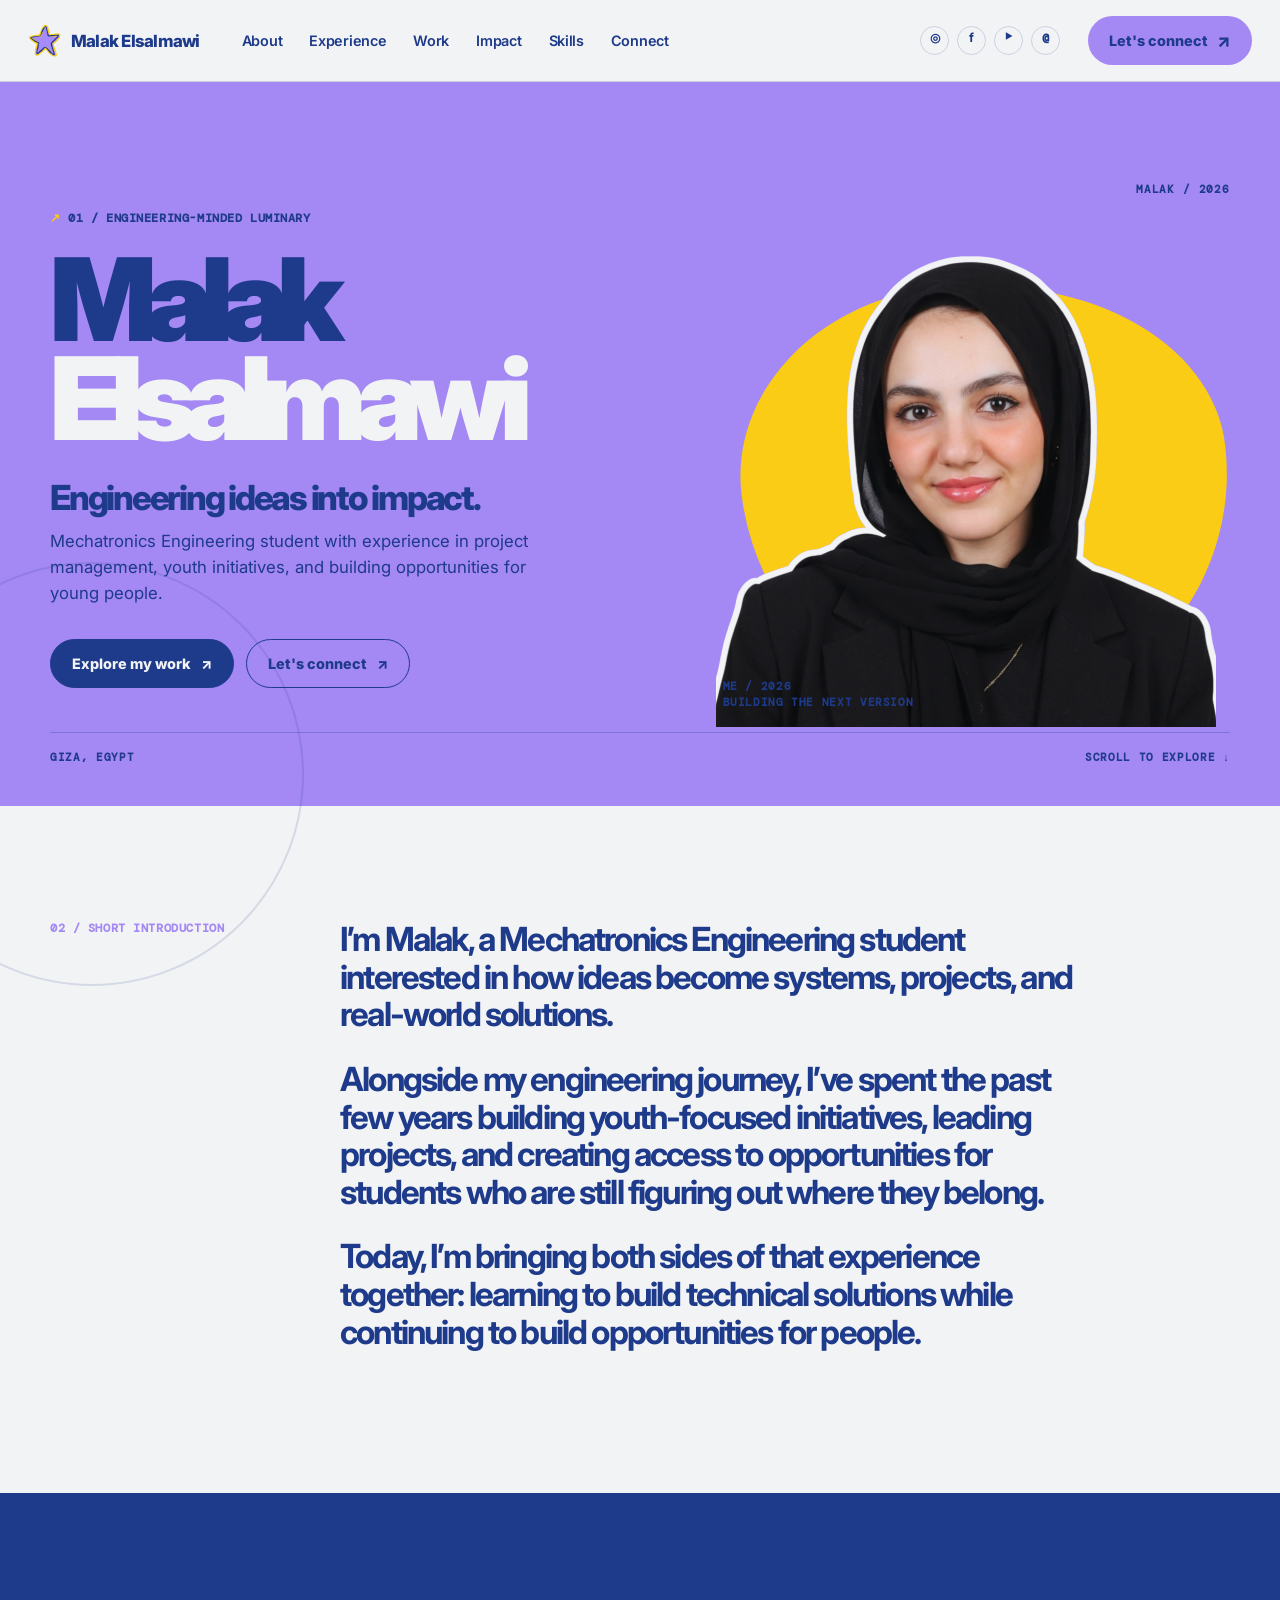
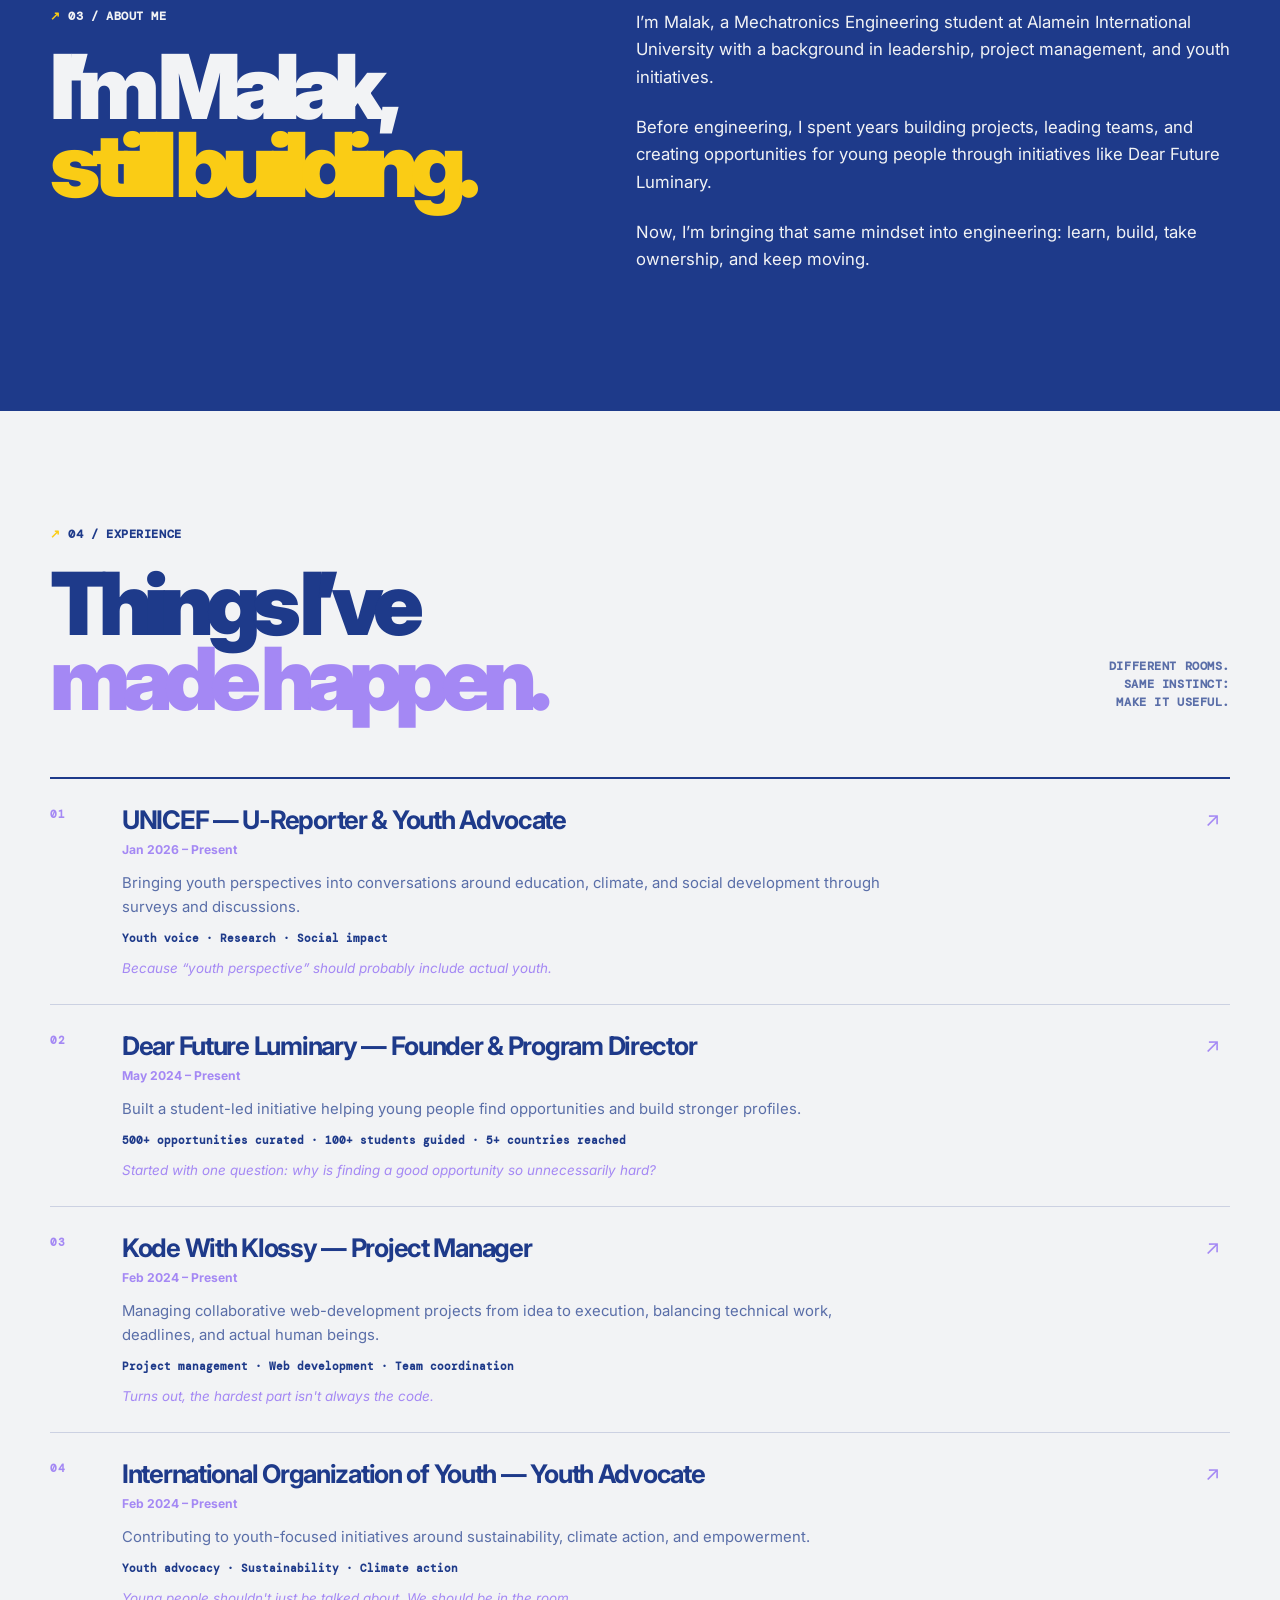
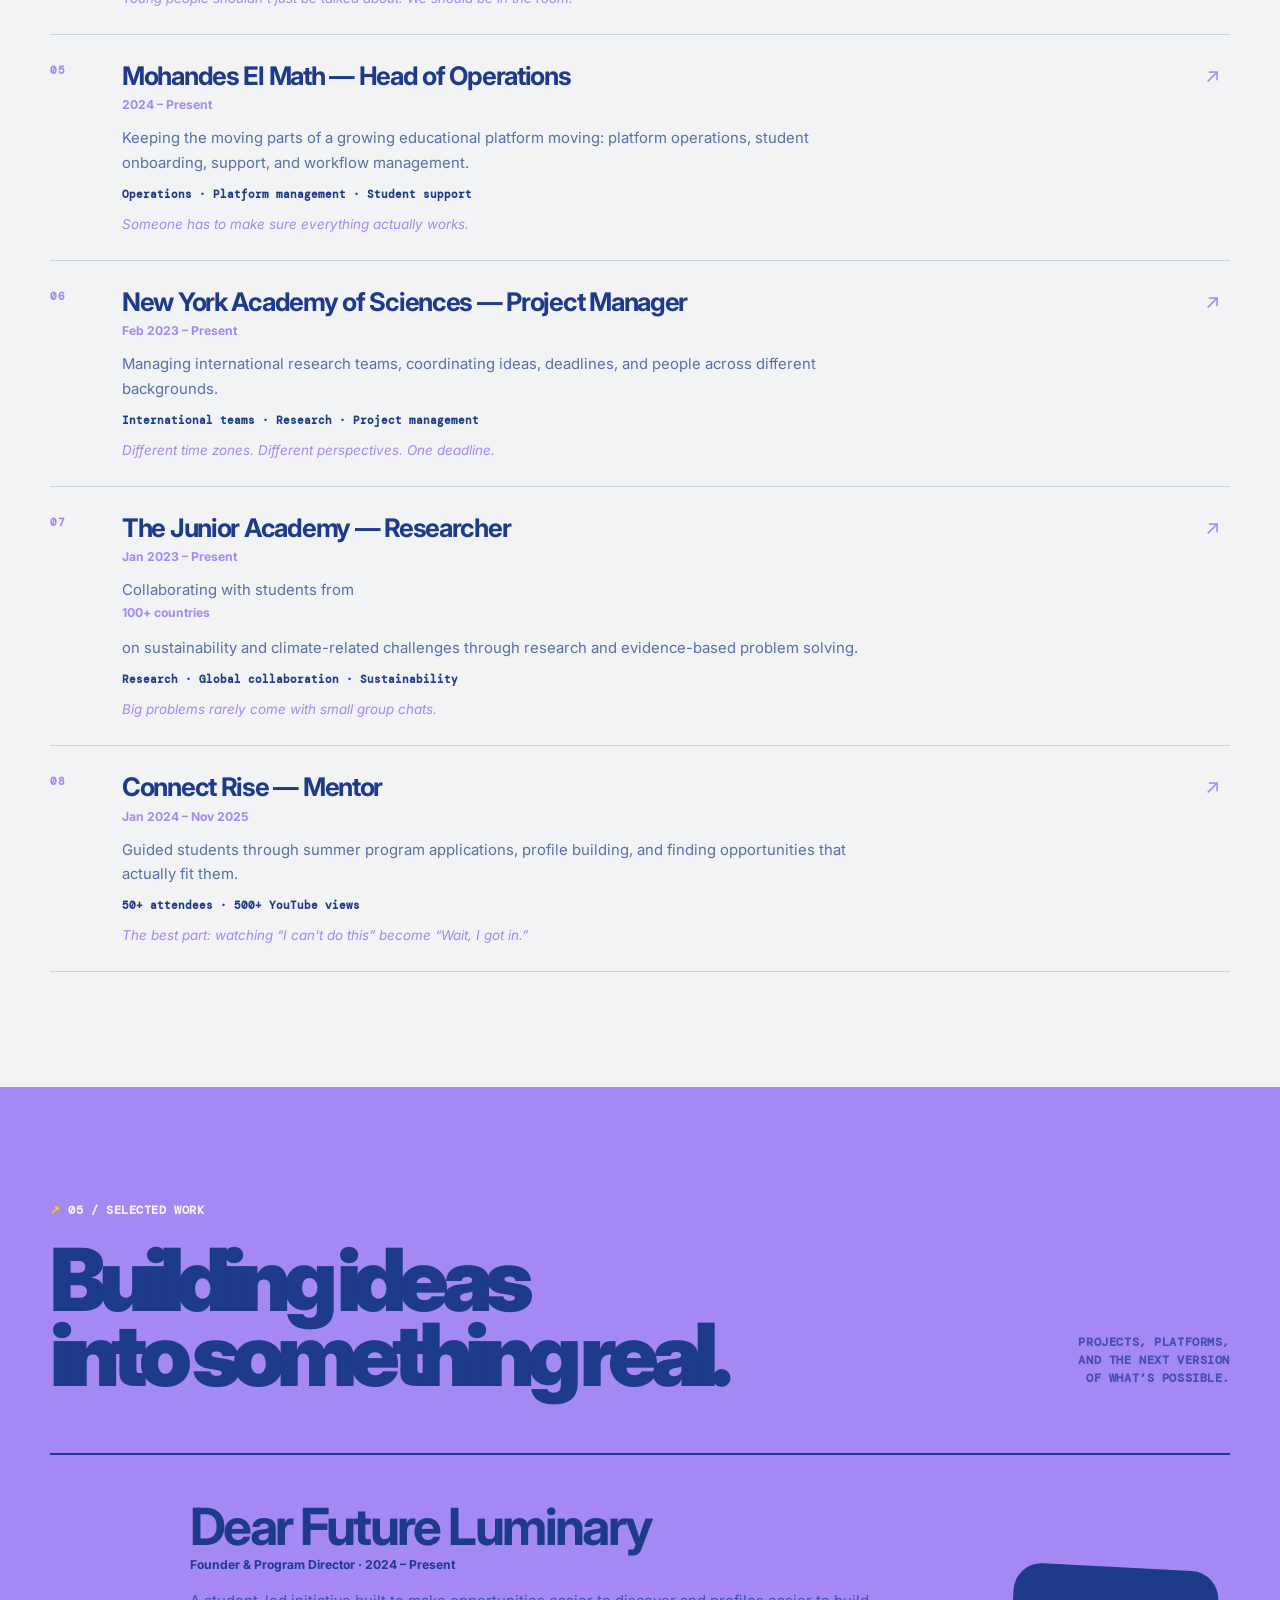
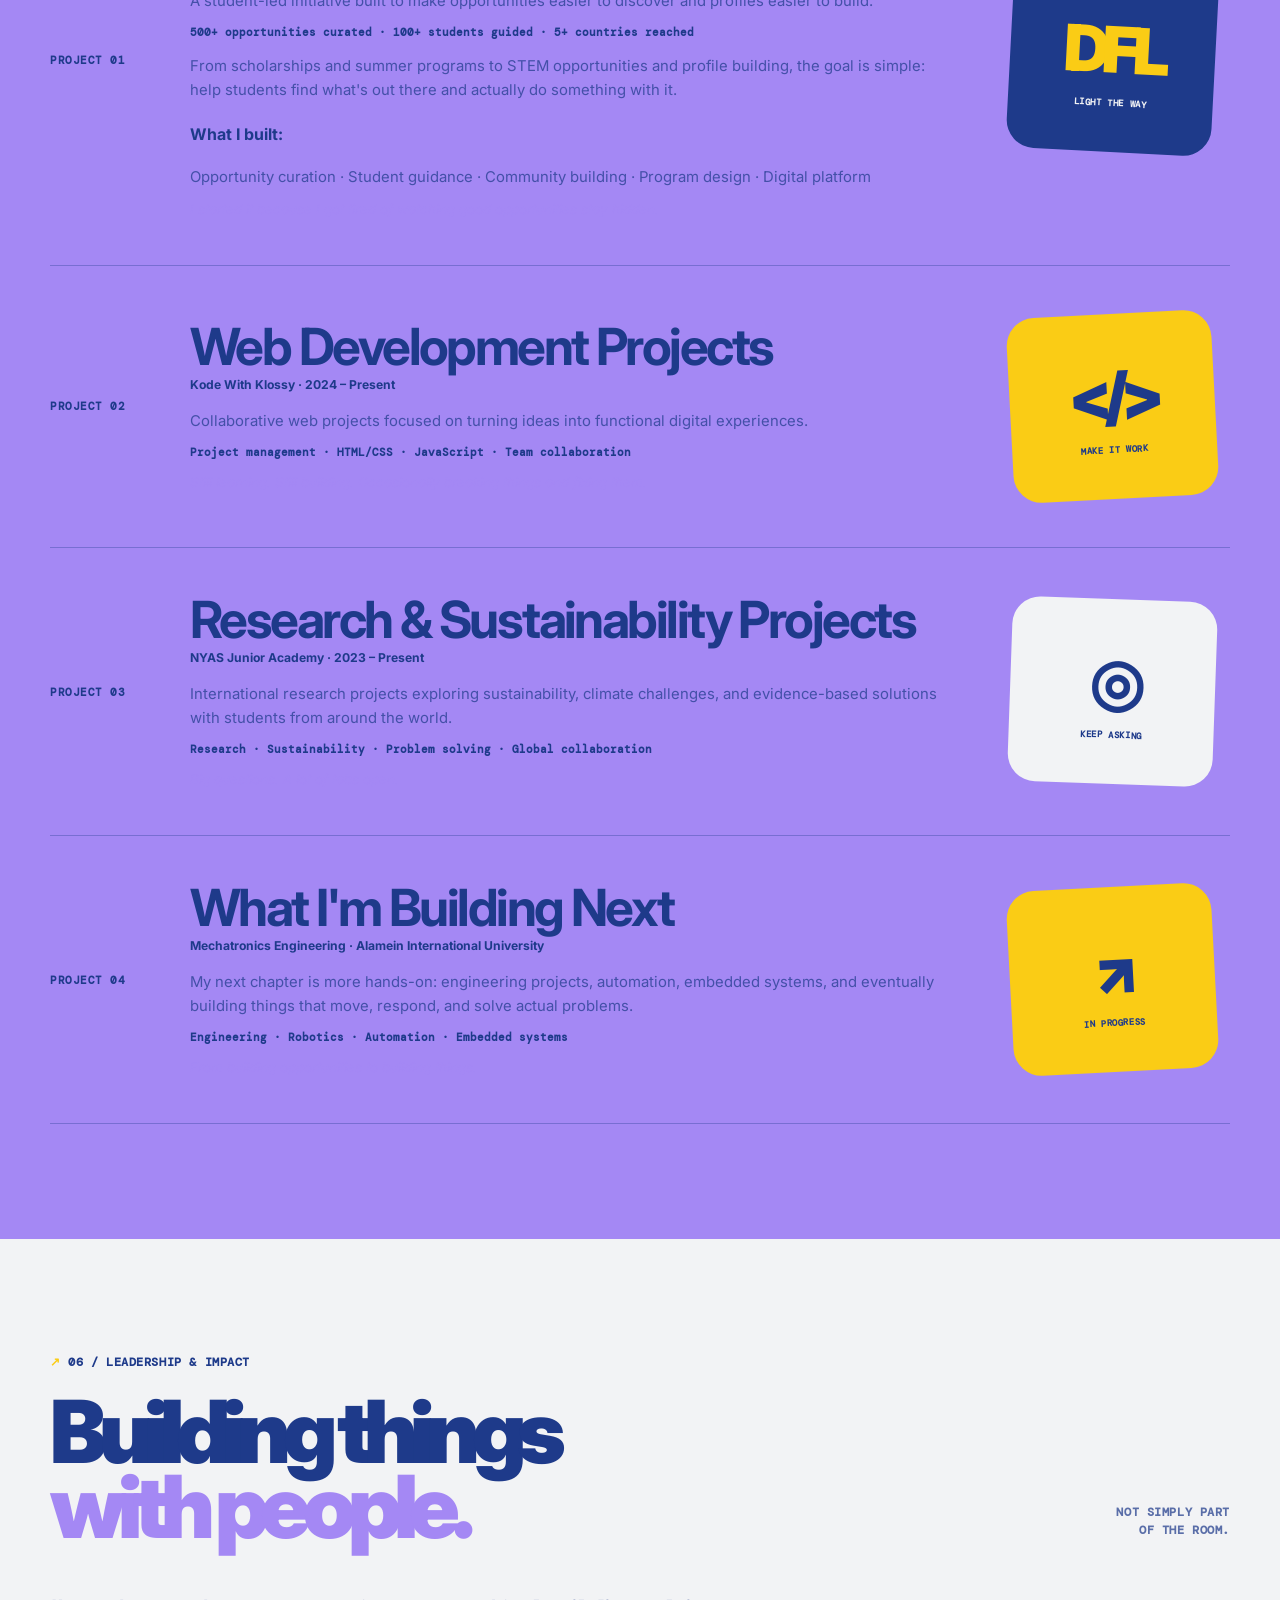
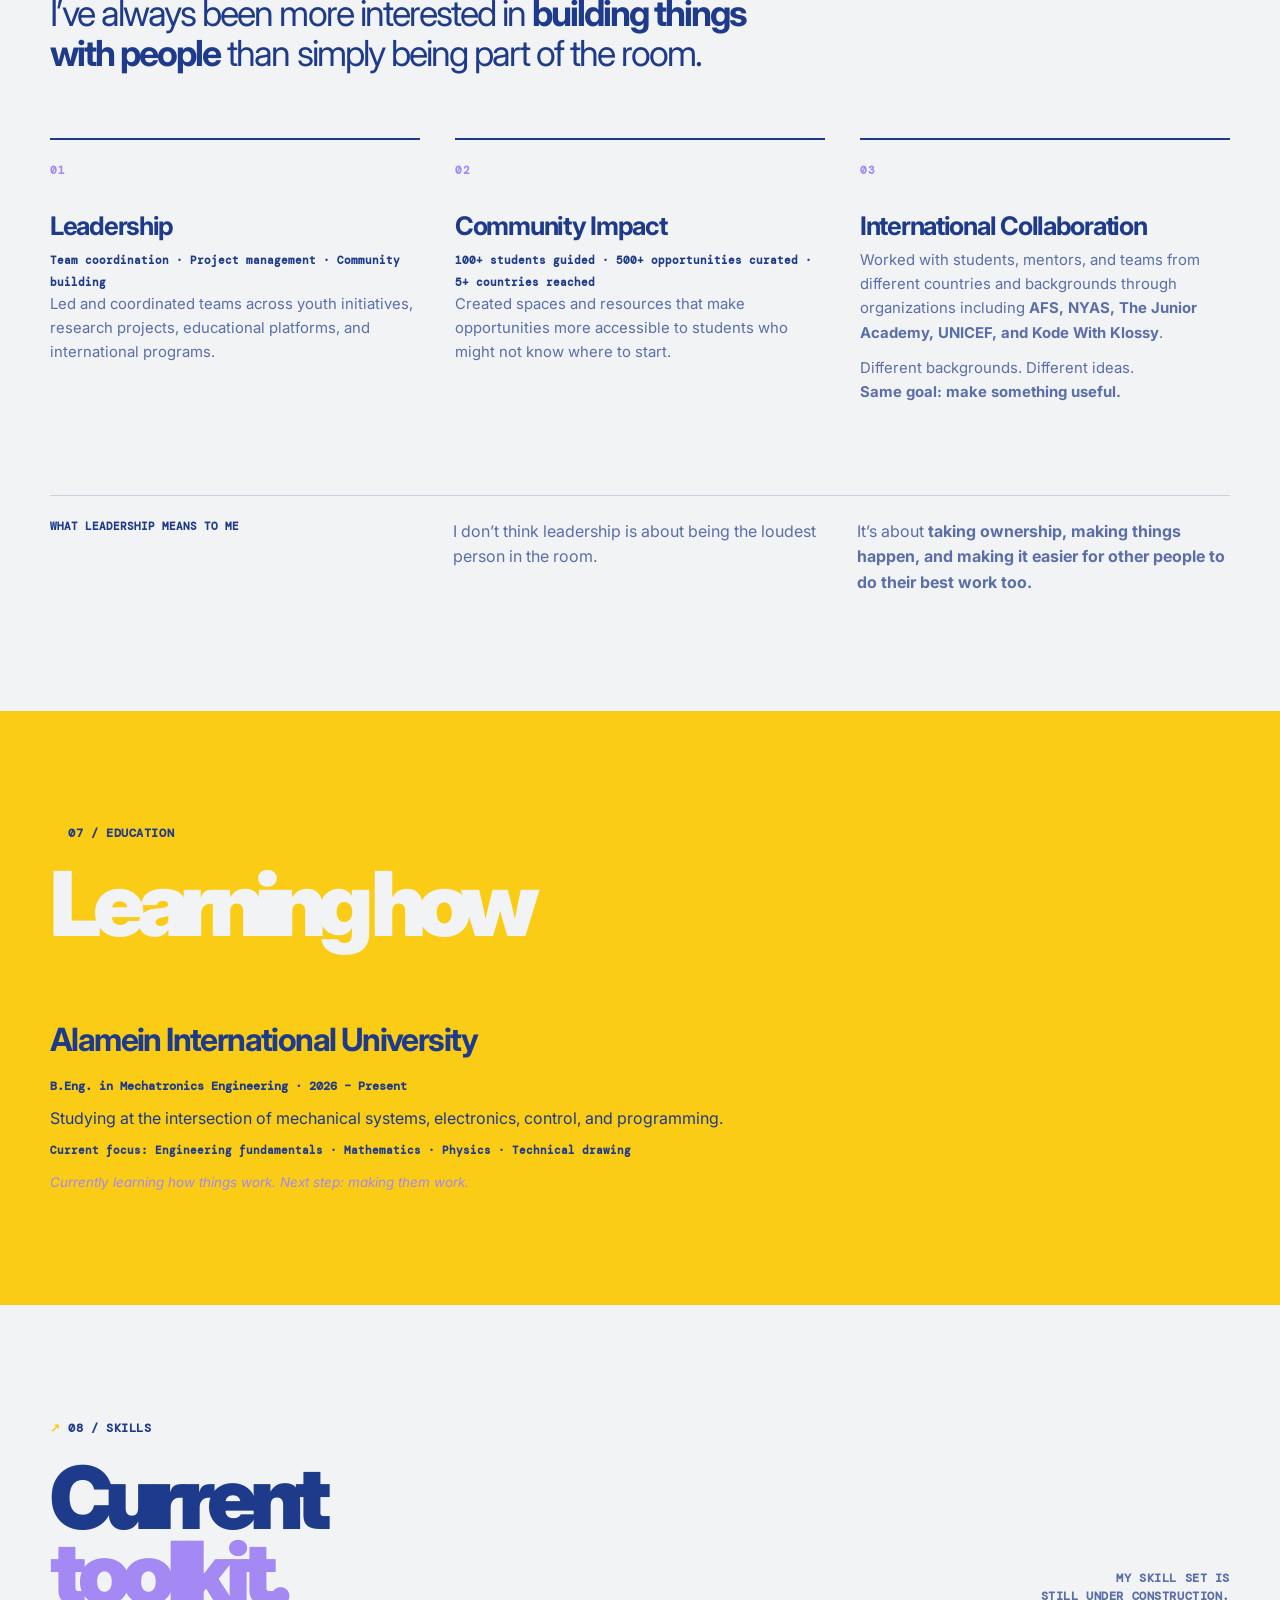
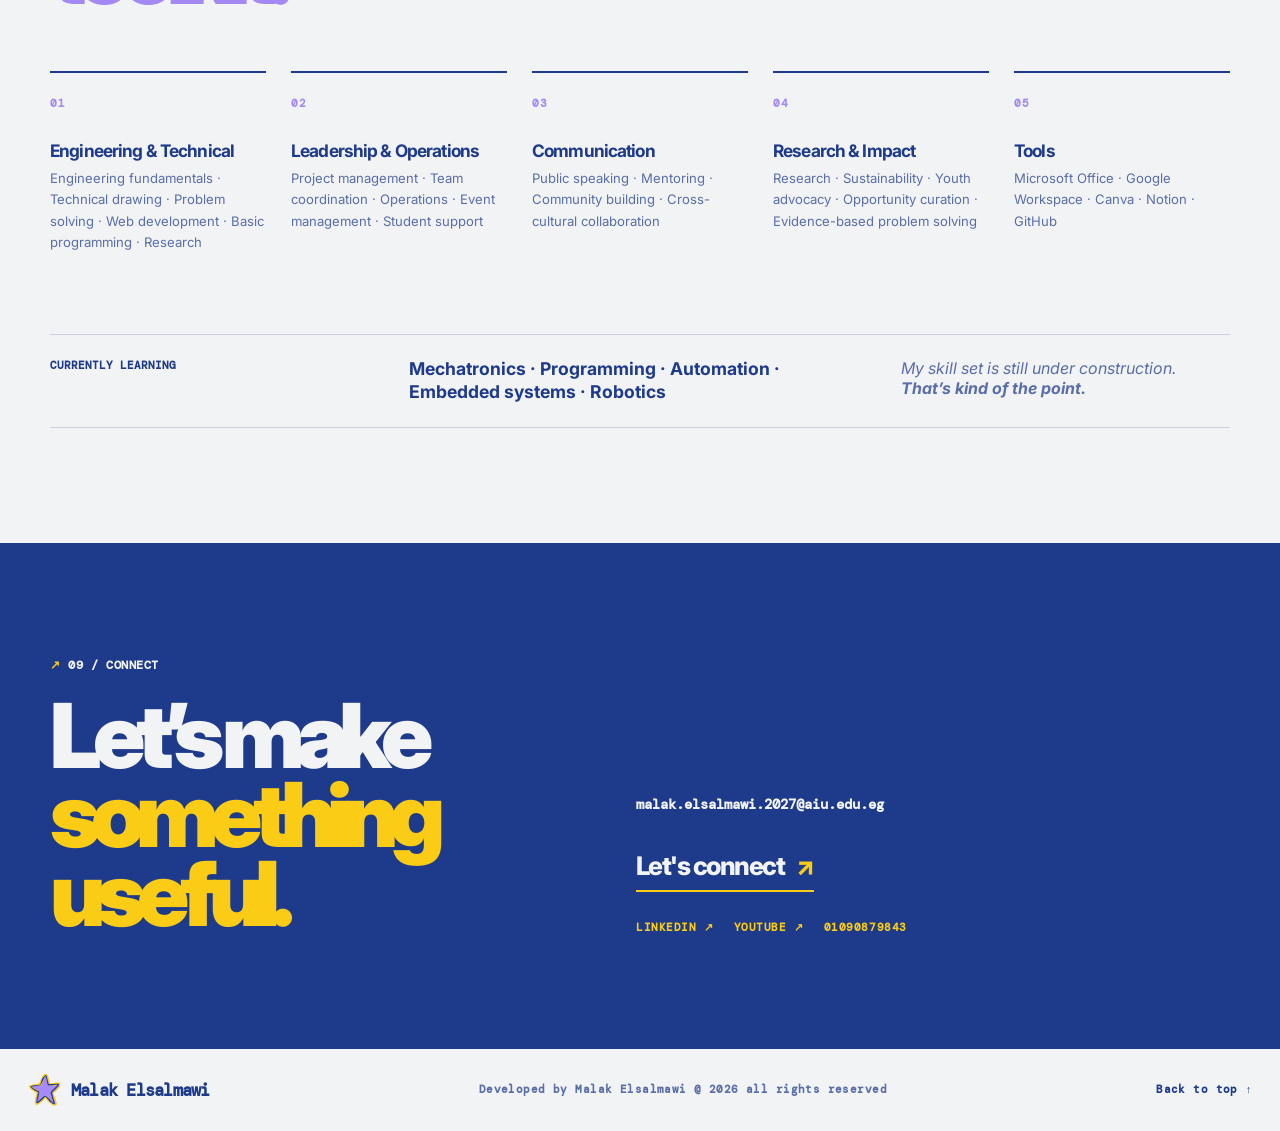
==== index.html @ 521ffc23 "Rebuild portfolio with Slack-inspired interface" ====
<!doctype html>
<html lang="en">
<head>
  <meta charset="UTF-8" />
  <meta name="viewport" content="width=device-width, initial-scale=1.0" />
  <meta name="theme-color" content="#a488f4" />
  <title>Malak Elsalmawi — Engineering ideas into impact.</title>
  <meta name="description" content="Mechatronics Engineering student with experience in project management, youth initiatives, and building opportunities for young people." />
  <link rel="icon" type="image/svg+xml" href="dear.future.luminary.logo.svg.svg" />
  <link rel="preconnect" href="https://fonts.googleapis.com" />
  <link rel="preconnect" href="https://fonts.gstatic.com" crossorigin />
  <link href="https://fonts.googleapis.com/css2?family=DM+Mono:wght@400;500&family=Inter:wght@400;500;600;700;800;900&display=swap" rel="stylesheet" />
  <link rel="stylesheet" href="styles.css?v=slack-reset" />
</head>
<body>
  <div id="custom-cursor" aria-hidden="true"></div>
  <header class="site-header" id="navbar">
    <a href="#home" class="brand-mark" aria-label="Malak Elsalmawi home"><img src="dear.future.luminary.logo.svg.svg" alt="" /><span>Malak Elsalmawi</span></a>
    <nav class="desktop-nav" aria-label="Primary navigation">
      <a href="#about">About</a><a href="#experience">Experience</a><a href="#work">Work</a><a href="#leadership">Impact</a><a href="#skills">Skills</a><a href="#contact">Connect</a>
    </nav>
    <div class="social-nav" aria-label="Social links">
      <a href="https://www.instagram.com/" target="_blank" rel="noreferrer" aria-label="Instagram">Instagram</a>
      <a href="https://www.facebook.com/" target="_blank" rel="noreferrer" aria-label="Facebook">Facebook</a>
      <a href="https://www.youtube.com/@malak_luminary" target="_blank" rel="noreferrer" aria-label="YouTube">YouTube</a>
      <a href="mailto:malak.elsalmawi.2027@aiu.edu.eg" aria-label="Email">Email</a>
    </div>
    <a class="header-cta" href="#contact">Let's connect <span>↗</span></a>
    <button class="menu-toggle" type="button" aria-expanded="false" aria-controls="mobile-menu"><span></span><span></span></button>
    <nav id="mobile-menu" class="mobile-menu" aria-label="Mobile navigation"><a href="#about">About</a><a href="#experience">Experience</a><a href="#work">Work</a><a href="#leadership">Impact</a><a href="#skills">Skills</a><a href="#contact">Connect</a></nav>
  </header>

  <main>
    <section id="home" class="hero section-light">
      <div class="hero-orb"></div><div class="hero-grid page-width">
        <div class="hero-copy reveal"><p class="kicker">01 / Engineering-minded luminary</p><h1>Malak<br /><span>Elsalmawi</span></h1><p class="hero-tagline">Engineering ideas into impact.</p><p class="hero-description">Mechatronics Engineering student with experience in project management, youth initiatives, and building opportunities for young people.</p><div class="hero-actions"><a class="button button-dark" href="#work">Explore my work <span>↗</span></a><a class="button button-outline" href="#contact">Let's connect <span>↗</span></a></div></div>
        <div class="hero-art reveal reveal-delay"><div class="hero-art-grid"></div><div class="hero-art-ring ring-one"></div><div class="hero-art-ring ring-two"></div><div class="hero-art-cross cross-one"></div><div class="hero-art-cross cross-two"></div><img src="personal-pic-cutout.png" alt="Malak Elsalmawi" /><div class="hero-art-label mono">ME / 2026<br />BUILDING THE NEXT VERSION</div></div>
      </div><div class="hero-bottom page-width mono"><span>Giza, Egypt</span><span class="hero-line"></span><span>Scroll to explore ↓</span></div>
    </section>

    <section id="intro" class="intro section-white section-space">
      <div class="page-width intro-grid"><div class="section-index mono">02 / Short introduction</div><div class="intro-copy reveal"><p>I’m Malak, a Mechatronics Engineering student interested in how ideas become systems, projects, and real-world solutions.</p><p>Alongside my engineering journey, I’ve spent the past few years building youth-focused initiatives, leading projects, and creating access to opportunities for students who are still figuring out where they belong.</p><p>Today, I’m bringing both sides of that experience together: learning to build technical solutions while continuing to build opportunities for people.</p></div></div>
    </section>

    <section id="about" class="about section-blue section-space"><div class="page-width about-grid"><div><p class="kicker yellow">03 / About me</p><h2>I’m Malak,<br /><span>still building.</span></h2></div><div class="about-copy reveal"><p>I’m Malak, a Mechatronics Engineering student at Alamein International University with a background in leadership, project management, and youth initiatives.</p><p>Before engineering, I spent years building projects, leading teams, and creating opportunities for young people through initiatives like Dear Future Luminary.</p><p>Now, I’m bringing that same mindset into engineering: learn, build, take ownership, and keep moving.</p></div></div><div class="blue-cross"></div></section>

    <section id="experience" class="experience section-white section-space"><div class="page-width"><div class="section-heading"><div><p class="kicker">04 / Experience</p><h2>Things I’ve<br /><em>made happen.</em></h2></div><p class="heading-note">Different rooms.<br />Same instinct:<br />make it useful.</p></div><div class="experience-list">
      <article class="experience-item reveal"><span class="item-number mono">01</span><div><h3>UNICEF — U-Reporter &amp; Youth Advocate</h3><strong>Jan 2026 – Present</strong><p>Bringing youth perspectives into conversations around education, climate, and social development through surveys and discussions.</p><b>Youth voice · Research · Social impact</b><i>Because “youth perspective” should probably include actual youth.</i></div><span class="item-arrow">↗</span></article>
      <article class="experience-item reveal"><span class="item-number mono">02</span><div><h3>Dear Future Luminary — Founder &amp; Program Director</h3><strong>May 2024 – Present</strong><p>Built a student-led initiative helping young people find opportunities and build stronger profiles.</p><b>500+ opportunities curated · 100+ students guided · 5+ countries reached</b><i>Started with one question: why is finding a good opportunity so unnecessarily hard?</i></div><span class="item-arrow">↗</span></article>
      <article class="experience-item reveal"><span class="item-number mono">03</span><div><h3>Kode With Klossy — Project Manager</h3><strong>Feb 2024 – Present</strong><p>Managing collaborative web-development projects from idea to execution, balancing technical work, deadlines, and actual human beings.</p><b>Project management · Web development · Team coordination</b><i>Turns out, the hardest part isn't always the code.</i></div><span class="item-arrow">↗</span></article>
      <article class="experience-item reveal"><span class="item-number mono">04</span><div><h3>International Organization of Youth — Youth Advocate</h3><strong>Feb 2024 – Present</strong><p>Contributing to youth-focused initiatives around sustainability, climate action, and empowerment.</p><b>Youth advocacy · Sustainability · Climate action</b><i>Young people shouldn't just be talked about. We should be in the room.</i></div><span class="item-arrow">↗</span></article>
      <article class="experience-item reveal"><span class="item-number mono">05</span><div><h3>Mohandes El Math — Head of Operations</h3><strong>2024 – Present</strong><p>Keeping the moving parts of a growing educational platform moving: platform operations, student onboarding, support, and workflow management.</p><b>Operations · Platform management · Student support</b><i>Someone has to make sure everything actually works.</i></div><span class="item-arrow">↗</span></article>
      <article class="experience-item reveal"><span class="item-number mono">06</span><div><h3>New York Academy of Sciences — Project Manager</h3><strong>Feb 2023 – Present</strong><p>Managing international research teams, coordinating ideas, deadlines, and people across different backgrounds.</p><b>International teams · Research · Project management</b><i>Different time zones. Different perspectives. One deadline.</i></div><span class="item-arrow">↗</span></article>
      <article class="experience-item reveal"><span class="item-number mono">07</span><div><h3>The Junior Academy — Researcher</h3><strong>Jan 2023 – Present</strong><p>Collaborating with students from <strong>100+ countries</strong> on sustainability and climate-related challenges through research and evidence-based problem solving.</p><b>Research · Global collaboration · Sustainability</b><i>Big problems rarely come with small group chats.</i></div><span class="item-arrow">↗</span></article>
      <article class="experience-item reveal"><span class="item-number mono">08</span><div><h3>Connect Rise — Mentor</h3><strong>Jan 2024 – Nov 2025</strong><p>Guided students through summer program applications, profile building, and finding opportunities that actually fit them.</p><b>50+ attendees · 500+ YouTube views</b><i>The best part: watching “I can't do this” become “Wait, I got in.”</i></div><span class="item-arrow">↗</span></article>
    </div></div></section>

    <section id="work" class="work section-purple section-space"><div class="page-width"><div class="section-heading light-heading"><div><p class="kicker yellow">05 / Selected work</p><h2>Building ideas<br /><span>into something real.</span></h2></div><p class="heading-note">Projects, platforms,<br />and the next version<br />of what’s possible.</p></div><div class="work-list">
      <article class="work-item reveal"><div class="work-number mono">PROJECT 01</div><div><h3>Dear Future Luminary</h3><strong>Founder &amp; Program Director · 2024 – Present</strong><p>A student-led initiative built to make opportunities easier to discover and profiles easier to build.</p><b>500+ opportunities curated · 100+ students guided · 5+ countries reached</b><p>From scholarships and summer programs to STEM opportunities and profile building, the goal is simple: help students find what's out there and actually do something with it.</p><h4>What I built:</h4><p>Opportunity curation · Student guidance · Community building · Program design · Digital platform</p><i>I started it because I got tired of watching good opportunities stay hidden.</i></div><div class="work-mark">DFL<span>LIGHT THE WAY</span></div></article>
      <article class="work-item reveal"><div class="work-number mono">PROJECT 02</div><div><h3>Web Development Projects</h3><strong>Kode With Klossy · 2024 – Present</strong><p>Collaborative web projects focused on turning ideas into functional digital experiences.</p><b>Project management · HTML/CSS · JavaScript · Team collaboration</b><i>Still learning. Still building. Occasionally breaking things and fixing them.</i></div><div class="work-mark work-mark-yellow">&lt;/&gt;<span>MAKE IT WORK</span></div></article>
      <article class="work-item reveal"><div class="work-number mono">PROJECT 03</div><div><h3>Research &amp; Sustainability Projects</h3><strong>NYAS Junior Academy · 2023 – Present</strong><p>International research projects exploring sustainability, climate challenges, and evidence-based solutions with students from around the world.</p><b>Research · Sustainability · Problem solving · Global collaboration</b><i>Big questions. A lot of tabs open.</i></div><div class="work-mark work-mark-dark">◎<span>KEEP ASKING</span></div></article>
      <article class="work-item reveal"><div class="work-number mono">PROJECT 04</div><div><h3>What I'm Building Next</h3><strong>Mechatronics Engineering · Alamein International University</strong><p>My next chapter is more hands-on: engineering projects, automation, embedded systems, and eventually building things that move, respond, and solve actual problems.</p><b>Engineering · Robotics · Automation · Embedded systems</b><i>From building opportunities to building things.</i></div><div class="work-mark work-mark-yellow">↗<span>IN PROGRESS</span></div></article>
    </div></div></section>

    <section id="leadership" class="leadership section-white section-space"><div class="page-width"><div class="section-heading"><div><p class="kicker">06 / Leadership &amp; Impact</p><h2>Building things<br /><em>with people.</em></h2></div><p class="heading-note">Not simply part<br />of the room.</p></div><p class="leadership-intro">I’ve always been more interested in <strong>building things with people</strong> than simply being part of the room.</p><div class="impact-grid"><article><span class="impact-number">01</span><h3>Leadership</h3><b>Team coordination · Project management · Community building</b><p>Led and coordinated teams across youth initiatives, research projects, educational platforms, and international programs.</p></article><article><span class="impact-number">02</span><h3>Community Impact</h3><b>100+ students guided · 500+ opportunities curated · 5+ countries reached</b><p>Created spaces and resources that make opportunities more accessible to students who might not know where to start.</p></article><article><span class="impact-number">03</span><h3>International Collaboration</h3><p>Worked with students, mentors, and teams from different countries and backgrounds through organizations including <strong>AFS, NYAS, The Junior Academy, UNICEF, and Kode With Klossy</strong>.</p><p>Different backgrounds. Different ideas.<br /><strong>Same goal: make something useful.</strong></p></article></div><div class="leadership-meaning"><span>What Leadership Means to Me</span><p>I don’t think leadership is about being the loudest person in the room.</p><p>It’s about <strong>taking ownership, making things happen, and making it easier for other people to do their best work too.</strong></p></div></div></section>

    <section id="education" class="education section-yellow section-space"><div class="page-width education-grid"><div><p class="kicker">07 / Education</p><h2>Learning how<br /><span>things work.</span></h2></div><div class="education-copy"><h3>Alamein International University</h3><strong>B.Eng. in Mechatronics Engineering · 2026 – Present</strong><p>Studying at the intersection of mechanical systems, electronics, control, and programming.</p><b>Current focus: Engineering fundamentals · Mathematics · Physics · Technical drawing</b><i>Currently learning how things work. Next step: making them work.</i></div></div></section>

    <section id="skills" class="skills section-white section-space"><div class="page-width"><div class="section-heading"><div><p class="kicker">08 / Skills</p><h2>Current<br /><em>toolkit.</em></h2></div><p class="heading-note">My skill set is<br />still under construction.</p></div><div class="skill-grid"><article><span>01</span><h3>Engineering &amp; Technical</h3><p>Engineering fundamentals · Technical drawing · Problem solving · Web development · Basic programming · Research</p></article><article><span>02</span><h3>Leadership &amp; Operations</h3><p>Project management · Team coordination · Operations · Event management · Student support</p></article><article><span>03</span><h3>Communication</h3><p>Public speaking · Mentoring · Community building · Cross-cultural collaboration</p></article><article><span>04</span><h3>Research &amp; Impact</h3><p>Research · Sustainability · Youth advocacy · Opportunity curation · Evidence-based problem solving</p></article><article><span>05</span><h3>Tools</h3><p>Microsoft Office · Google Workspace · Canva · Notion · GitHub</p></article></div><div class="learning-line"><span>Currently Learning</span><strong>Mechatronics · Programming · Automation · Embedded systems · Robotics</strong><p>My skill set is still under construction.<br /><b>That’s kind of the point.</b></p></div></div></section>

    <section id="contact" class="contact section-blue section-space"><div class="page-width contact-grid"><div><p class="kicker yellow">09 / Connect</p><h2>Let’s make<br /><span>something useful.</span></h2></div><div class="contact-copy"><p>malak.elsalmawi.2027@aiu.edu.eg</p><a href="mailto:malak.elsalmawi.2027@aiu.edu.eg" class="contact-email">Let's connect <span>↗</span></a><div class="contact-links"><a href="https://www.linkedin.com/in/loka-luminary/" target="_blank" rel="noreferrer">LinkedIn ↗</a><a href="https://www.youtube.com/@malak_luminary" target="_blank" rel="noreferrer">YouTube ↗</a><span>01090879843</span></div></div></div></section>
  </main>
  <footer class="site-footer"><a href="#home" class="brand-mark"><img src="dear.future.luminary.logo.svg.svg" alt="" /><span>Malak Elsalmawi</span></a><span>Developed by Malak Elsalmawi @ 2026 all rights reserved</span><a href="#home">Back to top ↑</a></footer>
  <script src="script.js"></script>
</body>
</html>
---- styles.css ----
:root {
  --purple: #a488f4;
  --yellow: #facc15;
  --blue: #1e3a8a;
  --paper: #f2f3f5;
  --ink: #1e3a8a;
  --line: rgba(30, 58, 138, .18);
  --muted: rgba(30, 58, 138, .72);
  --sans: Inter, Arial, sans-serif;
  --mono: "DM Mono", ui-monospace, monospace;
  --ease: cubic-bezier(.23, 1, .32, 1);
}
* { box-sizing: border-box; }
html { scroll-behavior: smooth; }
body { margin: 0; background: var(--paper); color: var(--ink); font-family: var(--sans); -webkit-font-smoothing: antialiased; overflow-x: hidden; }
::selection { background: var(--yellow); color: var(--blue); }
a { color: inherit; }
a:focus-visible, button:focus-visible { outline: 3px solid var(--yellow); outline-offset: 4px; }
#custom-cursor, .cursor-dot, .cursor-ring { display: none !important; }
.page-width, .container { width: min(1180px, calc(100% - 80px)); margin-inline: auto; }

/* Slack-inspired workspace navigation: quiet, full-width, clear hierarchy. */
.site-header {
  position: sticky; top: 0; z-index: 50; width: 100%; min-height: 82px; padding: 0 max(28px, calc((100% - 1240px) / 2));
  display: flex; align-items: center; gap: 28px; background: var(--paper); border-bottom: 1px solid var(--line);
  transition: min-height .22s var(--ease), box-shadow .22s var(--ease);
}
.site-header.scrolled { min-height: 68px; box-shadow: 0 10px 28px rgba(30, 58, 138, .1); }
.brand-mark { display: inline-flex; align-items: center; gap: 9px; color: var(--blue); text-decoration: none; font-size: 1.05rem; font-weight: 800; letter-spacing: -.045em; white-space: nowrap; }
.brand-mark img { width: 34px; height: 34px; object-fit: contain; }
.desktop-nav { display: flex; align-items: center; gap: 27px; margin-left: 14px; flex: 1; }
.desktop-nav a { position: relative; padding: 12px 0; color: var(--blue); text-decoration: none; font-size: .9rem; font-weight: 600; letter-spacing: -.02em; }
.desktop-nav a::after { content: ""; position: absolute; left: 0; right: 0; bottom: 4px; height: 3px; background: var(--yellow); transform: scaleX(0); transform-origin: right; transition: transform .2s var(--ease); }
.desktop-nav a:hover::after, .desktop-nav a:focus-visible::after { transform: scaleX(1); transform-origin: left; }
.header-cta { display: inline-flex; align-items: center; gap: 9px; padding: 14px 21px; border-radius: 999px; background: var(--purple); color: var(--blue); text-decoration: none; font-size: .9rem; font-weight: 800; transition: transform .2s var(--ease), background .2s var(--ease); }
.header-cta:hover, .header-cta:focus-visible { background: var(--yellow); transform: translateY(-2px); }
.header-cta span { font-size: 1.1rem; }
.social-nav { display: flex; align-items: center; gap: 8px; }
.social-nav a { display: grid; place-items: center; width: 29px; height: 29px; border: 1px solid var(--line); border-radius: 50%; color: var(--blue); text-decoration: none; font-size: 0; transition: background .18s var(--ease), border-color .18s var(--ease), transform .18s var(--ease); }
.social-nav a::before { font: 700 .78rem var(--sans); }
.social-nav a:nth-child(1)::before { content: "◎"; }
.social-nav a:nth-child(2)::before { content: "f"; }
.social-nav a:nth-child(3)::before { content: "▶"; font-size: .52rem; }
.social-nav a:nth-child(4)::before { content: "@"; font-family: var(--mono); }
.social-nav a:hover, .social-nav a:focus-visible { background: var(--yellow); border-color: var(--yellow); transform: translateY(-2px); }
.menu-toggle, .mobile-menu { display: none; }

main { overflow: hidden; }
section { scroll-margin-top: 90px; }
.section-space { padding: clamp(82px, 9vw, 135px) 0; }
.section-light { background: var(--purple); }
.section-white { background: var(--paper); }
.section-blue { background: var(--blue); color: var(--paper); }
.section-purple { background: var(--purple); color: var(--blue); }
.section-yellow { background: var(--yellow); color: var(--blue); }
.kicker, .section-label { margin: 0 0 24px; color: var(--blue); font: 600 .72rem var(--mono); letter-spacing: .05em; text-transform: uppercase; }
.kicker::before, .section-label::before { content: "↗  "; color: var(--yellow); }
.kicker.yellow { color: var(--paper); }

/* Hero: product landing-page energy, not a poster. */
.hero { position: relative; min-height: 710px; padding: 90px 0 42px; background: var(--purple); }
.hero::before { content: ""; position: absolute; left: -120px; bottom: -180px; width: 420px; height: 420px; border: 2px solid var(--blue); border-radius: 50%; opacity: .14; }
.hero-grid { width: min(1180px, calc(100% - 80px)); min-height: 550px; margin: 0 auto; display: grid; grid-template-columns: minmax(0, 1fr) minmax(380px, .9fr); gap: 64px; align-items: center; position: relative; z-index: 1; }
.hero-copy { max-width: 610px; }
.hero h1 { margin: 0; color: var(--blue); font-size: clamp(4.6rem, 9vw, 8.8rem); line-height: .86; letter-spacing: -.1em; font-weight: 900; }
.hero h1 span { color: var(--paper); }
.hero-tagline { max-width: 520px; margin: 33px 0 13px; color: var(--blue); font-size: clamp(1.45rem, 2.7vw, 2.35rem); line-height: 1; letter-spacing: -.065em; font-weight: 800; }
.hero-description { max-width: 500px; margin: 0; color: var(--blue); font-size: 1.05rem; line-height: 1.55; }
.hero-actions { display: flex; flex-wrap: wrap; gap: 12px; margin-top: 33px; }
.button { display: inline-flex; align-items: center; gap: 10px; padding: 15px 21px; border-radius: 999px; border: 1px solid var(--blue); text-decoration: none; font-size: .9rem; font-weight: 800; transition: transform .2s var(--ease), background .2s var(--ease), color .2s var(--ease); }
.button:hover, .button:focus-visible { transform: translateY(-2px); }
.button-dark { background: var(--blue); color: var(--paper); }
.button-dark:hover, .button-dark:focus-visible { background: var(--yellow); color: var(--blue); }
.button-outline { background: transparent; color: var(--blue); }
.button-outline:hover, .button-outline:focus-visible { background: var(--paper); }
.hero-art { position: relative; min-height: 540px; display: grid; place-items: end center; }
.hero-art::before { content: ""; position: absolute; width: 92%; height: 78%; right: 0; bottom: 2%; background: var(--yellow); border-radius: 44% 56% 50% 50% / 42% 44% 56% 58%; transform: rotate(-7deg); }
.hero-art::after { content: "MALAK / 2026"; position: absolute; top: 2%; right: 0; color: var(--blue); font: 600 .66rem var(--mono); letter-spacing: .08em; }
.hero-art img { position: relative; z-index: 1; width: 100%; max-width: 500px; height: 555px; object-fit: contain; object-position: bottom; }
.hero-art-label { position: absolute; z-index: 2; left: 4%; bottom: 3%; color: var(--blue); font: 600 .66rem/1.5 var(--mono); letter-spacing: .06em; }
.hero-bottom { width: min(1180px, calc(100% - 80px)); margin: 5px auto 0; padding-top: 17px; border-top: 1px solid rgba(30, 58, 138, .27); display: flex; justify-content: space-between; color: var(--blue); font: 600 .68rem var(--mono); letter-spacing: .06em; text-transform: uppercase; }

/* Content sections use open layouts, not card grids. */
.intro { background: var(--paper); }
.intro-grid { display: grid; grid-template-columns: 210px minmax(0, 750px); gap: 80px; align-items: start; }
.section-index { color: var(--purple); font: 600 .72rem var(--mono); letter-spacing: .05em; text-transform: uppercase; }
.intro-copy { font-size: clamp(1.55rem, 2.6vw, 2.45rem); line-height: 1.13; letter-spacing: -.055em; font-weight: 700; }
.intro-copy p { margin: 0 0 27px; }
.about-grid, .content-grid, .contact-grid { display: grid; grid-template-columns: minmax(0, .9fr) minmax(0, 1.1fr); gap: 100px; }
.about h2, .education h2, .contact h2 { margin: 0; color: var(--paper); font-size: clamp(3.8rem, 7vw, 7.2rem); line-height: .88; letter-spacing: -.1em; font-weight: 900; }
.about h2 span, .education h2 span, .contact h2 span { color: var(--yellow); }
.about-copy { max-width: 620px; color: var(--paper); font-size: 1.05rem; line-height: 1.65; }
.about-copy p { margin: 0 0 22px; }
.section-heading { display: flex; align-items: end; justify-content: space-between; gap: 30px; margin-bottom: 60px; }
.section-heading h2 { margin: 0; color: var(--blue); font-size: clamp(3.5rem, 6.8vw, 6.8rem); line-height: .87; letter-spacing: -.095em; font-weight: 900; }
.section-heading h2 em { color: var(--purple); font-style: normal; }
.light-heading h2, .light-heading h2 span { color: var(--blue); }
.heading-note { margin: 0 0 5px; color: var(--muted); font: 600 .72rem/1.55 var(--mono); letter-spacing: .05em; text-align: right; text-transform: uppercase; }

.experience-list, .exp-list { border-top: 2px solid var(--blue); }
.experience-item, .exp-item { display: grid; grid-template-columns: 48px 1fr 25px; gap: 24px; align-items: start; padding: 28px 0; border-bottom: 1px solid var(--line); transition: background .2s var(--ease), padding .2s var(--ease); }
.experience-item:hover, .exp-item:hover { padding-left: 17px; padding-right: 17px; background: var(--yellow); }
.item-number, .exp-date, .work-number, .impact-number, .skill-grid article > span { color: var(--purple); font: 600 .68rem var(--mono); letter-spacing: .05em; }
.experience-item h3, .exp-role h3, .work-item h3, .impact-grid h3, .skill-grid h3, .education-copy h3 { margin: 0 0 8px; color: var(--blue); font-size: clamp(1.25rem, 2vw, 1.8rem); line-height: 1.05; letter-spacing: -.05em; }
.experience-item strong { display: block; margin-bottom: 14px; color: var(--purple); font-size: .76rem; }
.experience-item p, .exp-role p, .work-item p, .impact-grid p, .skill-grid p { max-width: 760px; margin: 0 0 11px; color: var(--muted); font-size: .93rem; line-height: 1.62; }
.experience-item b, .work-item b, .education-copy b { display: block; color: var(--blue); font: 600 .7rem/1.6 var(--mono); }
.experience-item i, .work-item i, .education-copy i { display: block; margin-top: 12px; color: var(--purple); font-size: .84rem; }
.item-arrow { color: var(--purple); font-size: 1.25rem; }

/* Projects are the visual center: oversized rows with a playful work marker. */
.work { background: var(--purple); }
.work-list { border-top: 2px solid var(--blue); }
.work-item { display: grid; grid-template-columns: 105px minmax(0, 1fr) 220px; gap: 35px; align-items: center; padding: 48px 0; border-bottom: 1px solid rgba(30, 58, 138, .32); transition: background .2s var(--ease), padding .2s var(--ease); }
.work-item:hover { background: var(--yellow); padding-left: 18px; padding-right: 18px; }
.work-number { color: var(--blue); }
.work-item h3 { font-size: clamp(2.1rem, 4vw, 4.6rem); line-height: .9; }
.work-item strong { display: block; margin-bottom: 17px; color: var(--blue); font-size: .76rem; }
.work-item b { margin-bottom: 12px; }
.work-mark { width: 205px; height: 185px; display: grid; place-content: center; gap: 9px; border-radius: 28px; background: var(--blue); color: var(--yellow); font-size: 4rem; font-weight: 900; text-align: center; letter-spacing: -.13em; transform: rotate(3deg); }
.work-mark span { color: var(--paper); font: 600 .56rem var(--mono); letter-spacing: .07em; }
.work-mark-yellow { background: var(--yellow); color: var(--blue); transform: rotate(-3deg); }
.work-mark-yellow span, .work-mark-dark span { color: var(--blue); }
.work-mark-dark { background: var(--paper); color: var(--blue); transform: rotate(2deg); }

.leadership-intro { max-width: 750px; margin: -12px 0 65px; font-size: clamp(1.55rem, 2.8vw, 2.65rem); line-height: 1.12; letter-spacing: -.055em; }
.impact-grid { display: grid; grid-template-columns: repeat(3, 1fr); gap: 35px; }
.impact-grid article, .skill-grid article { padding-top: 18px; border-top: 2px solid var(--blue); }
.impact-grid h3 { margin-top: 35px; }
.impact-grid b { font: 600 .7rem/1.6 var(--mono); }
.leadership-meaning { display: grid; grid-template-columns: 1fr 1fr 1fr; gap: 30px; margin-top: 80px; padding-top: 23px; border-top: 1px solid var(--line); }
.leadership-meaning span { font: 600 .7rem var(--mono); text-transform: uppercase; }
.leadership-meaning p { margin: 0; color: var(--muted); line-height: 1.6; }
.education-copy { display: grid; align-content: center; gap: 14px; color: var(--blue); }
.education-copy h3 { font-size: 2rem; }
.education-copy strong { font: 600 .74rem var(--mono); }
.education-copy p, .education-copy b, .education-copy i { margin: 0; }
.skill-grid { display: grid; grid-template-columns: repeat(5, 1fr); gap: 25px; }
.skill-grid h3 { margin-top: 31px; font-size: 1.08rem; }
.skill-grid p { font-size: .82rem; }
.learning-line { display: grid; grid-template-columns: 1fr 1.4fr 1fr; gap: 30px; margin-top: 70px; padding: 23px 0; border-top: 1px solid var(--line); border-bottom: 1px solid var(--line); }
.learning-line span { font: 600 .7rem var(--mono); text-transform: uppercase; }
.learning-line strong { font-size: 1.1rem; line-height: 1.3; }
.learning-line p { margin: 0; color: var(--muted); font-style: italic; }

.contact-grid { align-items: end; }
.contact-copy > p { color: var(--paper); font: 600 .88rem var(--mono); word-break: break-word; }
.contact-email { display: inline-flex; align-items: center; gap: 12px; margin: 23px 0 28px; padding-bottom: 9px; border-bottom: 2px solid var(--yellow); color: var(--paper); font-size: clamp(1.1rem, 2vw, 2rem); font-weight: 800; letter-spacing: -.06em; text-decoration: none; }
.contact-email span { color: var(--yellow); }
.contact-links { display: flex; flex-wrap: wrap; gap: 20px; }
.contact-links a, .contact-links span { color: var(--yellow); font: 600 .7rem var(--mono); letter-spacing: .05em; text-decoration: none; text-transform: uppercase; }
.contact-links a:hover { color: var(--paper); }
.site-footer { display: flex; align-items: center; justify-content: space-between; gap: 20px; padding: 24px max(28px, calc((100% - 1240px) / 2)); background: var(--paper); color: var(--muted); font: 600 .66rem var(--mono); letter-spacing: .04em; }
.site-footer > a:last-child { color: var(--blue); text-decoration: none; }
.reveal { opacity: 0; transform: translateY(18px); transition: opacity .5s var(--ease), transform .5s var(--ease); }
.reveal.active { opacity: 1; transform: none; }

/* Older HTML pages remain functional and inherit the same product language. */
.navbar { position: sticky; top: 0; z-index: 40; width: 100%; margin: 0; padding: 22px max(28px, calc((100% - 1240px) / 2)); display: flex; align-items: center; gap: 28px; background: var(--paper); border-bottom: 1px solid var(--line); }
.nav-brand, .nav-link { color: var(--blue); text-decoration: none; }
.nav-brand { font-weight: 800; letter-spacing: -.04em; }
.nav-links { display: flex; justify-content: center; gap: 24px; flex: 1; list-style: none; margin: 0; padding: 0; }
.nav-link { font-size: .85rem; font-weight: 600; }
.card, .project-card, .skill-card { background: transparent !important; border: 0 !important; box-shadow: none !important; }
.social-links { display: flex; flex-wrap: wrap; gap: 18px; padding: 0; list-style: none; }
.social-link { color: var(--blue); text-decoration: none; font: 600 .7rem var(--mono); }
.social-link:hover { color: var(--yellow); }
:root { --primary: var(--purple); --secondary: var(--yellow); --dark: var(--blue); --white: var(--paper); }

@media (max-width: 1100px) {
  .desktop-nav { gap: 17px; }
  .social-nav { display: none; }
  .hero-grid { grid-template-columns: 1fr 1fr; gap: 34px; }
  .work-item { grid-template-columns: 78px 1fr 170px; }
  .work-mark { width: 160px; height: 155px; }
  .skill-grid { grid-template-columns: repeat(3, 1fr); row-gap: 38px; }
}
@media (max-width: 760px) {
  .page-width, .container, .hero-grid, .hero-bottom { width: calc(100% - 40px); }
  .site-header { min-height: 68px; padding: 0 20px; }
  .site-header.scrolled { min-height: 62px; }
  .brand-mark span { display: none; }
  .desktop-nav, .header-cta { display: none; }
  .menu-toggle { display: flex; margin-left: auto; flex-direction: column; gap: 6px; padding: 10px; border: 0; background: transparent; }
  .menu-toggle span { width: 25px; height: 2px; background: var(--blue); }
  .mobile-menu { display: flex; position: absolute; top: 68px; left: 0; right: 0; padding: 13px 20px 22px; flex-direction: column; background: var(--paper); border-bottom: 1px solid var(--line); transform: translateY(-130%); transition: transform .24s var(--ease); }
  .mobile-menu.open { transform: translateY(0); }
  .mobile-menu a { padding: 14px 0; border-bottom: 1px solid var(--line); color: var(--blue); text-decoration: none; font-size: .8rem; font-weight: 700; }
  .hero { min-height: auto; padding: 68px 0 35px; }
  .hero-grid { grid-template-columns: 1fr; gap: 35px; min-height: auto; }
  .hero-art { order: -1; min-height: 345px; }
  .hero-art img { height: 375px; }
  .hero h1 { font-size: clamp(4.1rem, 19vw, 7rem); }
  .hero-tagline { font-size: 1.65rem; }
  .hero-bottom { margin-top: 38px; font-size: .57rem; }
  .section-space { padding: 82px 0; }
  .intro-grid, .about-grid, .content-grid, .contact-grid { grid-template-columns: 1fr; gap: 35px; }
  .intro-copy { font-size: 1.55rem; }
  .section-heading { align-items: flex-start; flex-direction: column; margin-bottom: 48px; }
  .section-heading h2, .about h2, .education h2, .contact h2 { font-size: clamp(3.5rem, 17vw, 7rem); }
  .heading-note { text-align: left; }
  .experience-item, .exp-item { grid-template-columns: 28px 1fr 18px; gap: 10px; padding: 23px 0; }
  .experience-item h3, .exp-role h3 { font-size: 1.25rem; }
  .work-item { grid-template-columns: 1fr; gap: 19px; padding: 40px 0; }
  .work-number { order: -1; }
  .work-mark { width: 100%; height: 135px; }
  .impact-grid, .skill-grid { grid-template-columns: 1fr; gap: 35px; }
  .leadership-meaning, .learning-line { grid-template-columns: 1fr; gap: 16px; margin-top: 55px; }
  .contact-email { font-size: 1.02rem; }
  .site-footer { flex-wrap: wrap; padding: 24px 20px; }
  .site-footer > span { width: 100%; order: 3; line-height: 1.5; }
  .navbar { padding: 18px 20px; }
  .nav-links { display: none; }
}
@media (prefers-reduced-motion: reduce) {
  *, *::before, *::after { scroll-behavior: auto !important; animation-duration: .01ms !important; transition-duration: .01ms !important; }
  .reveal { opacity: 1; transform: none; }
}
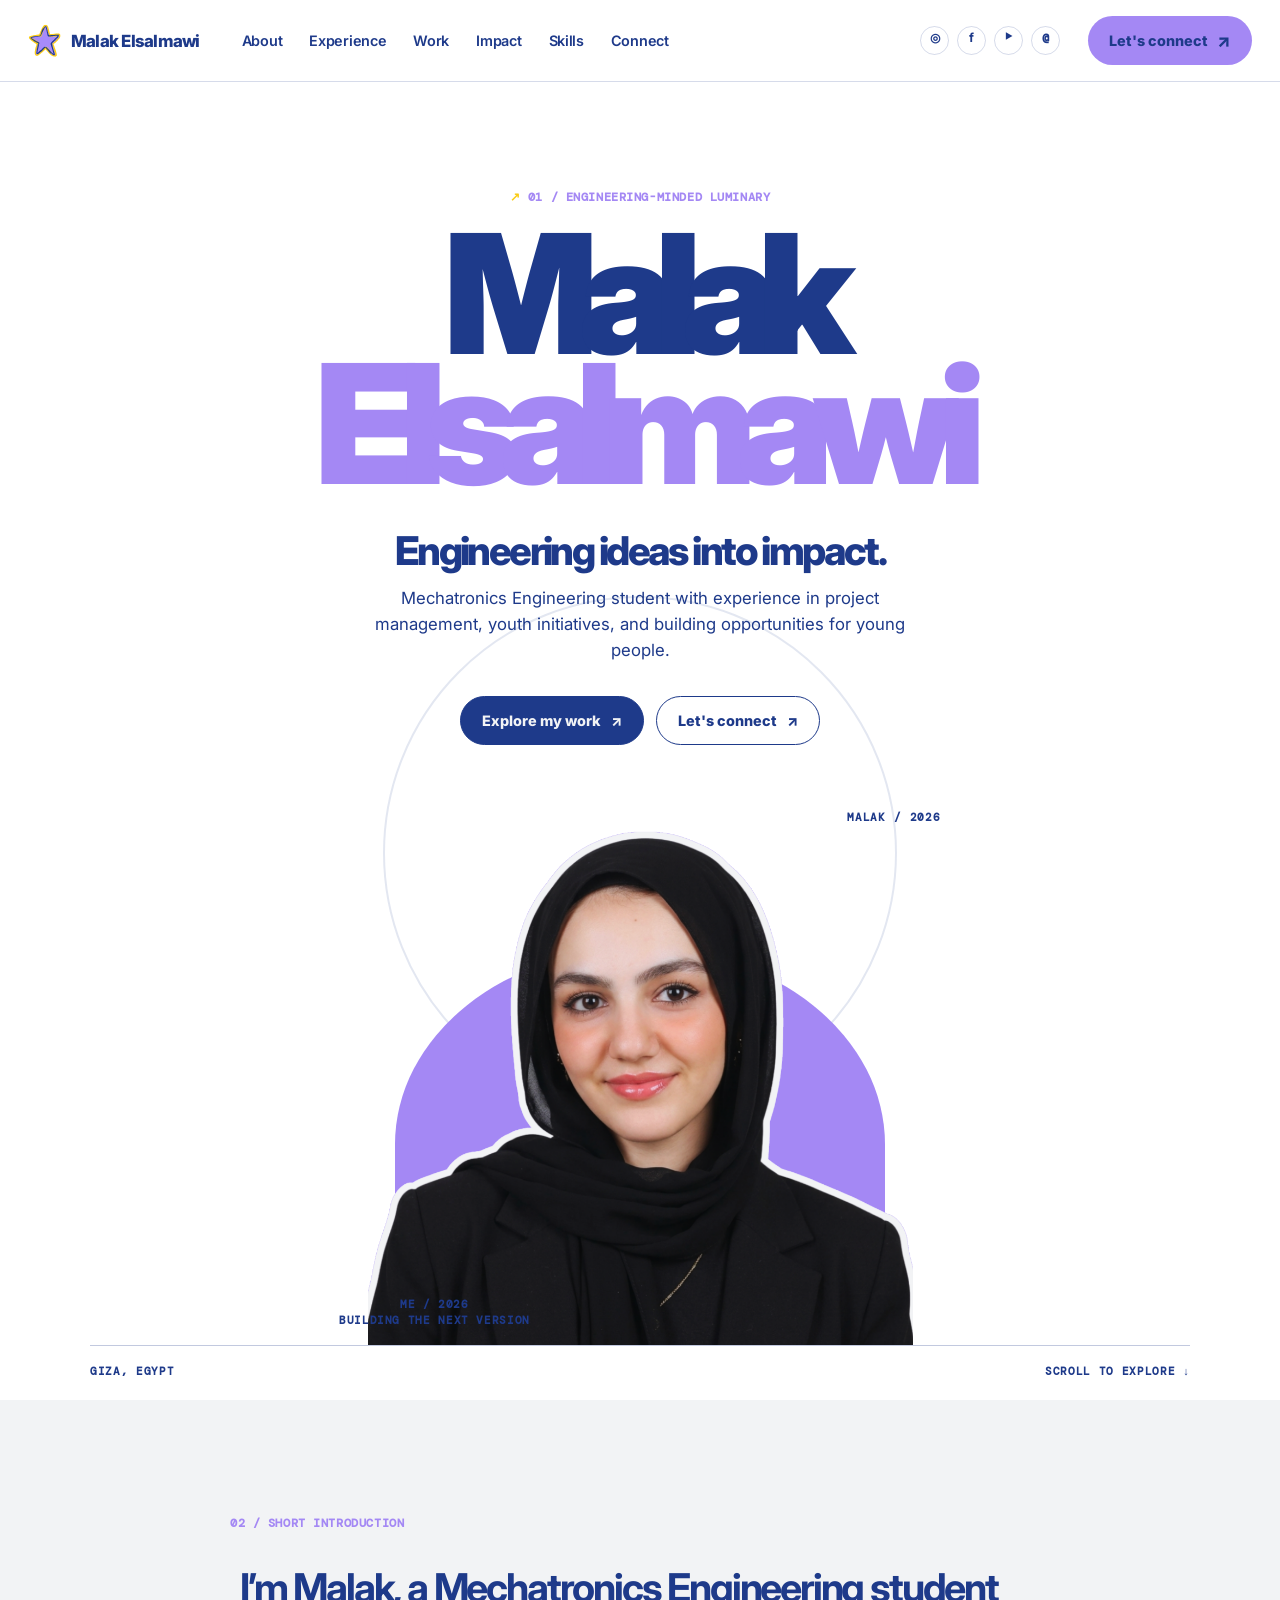
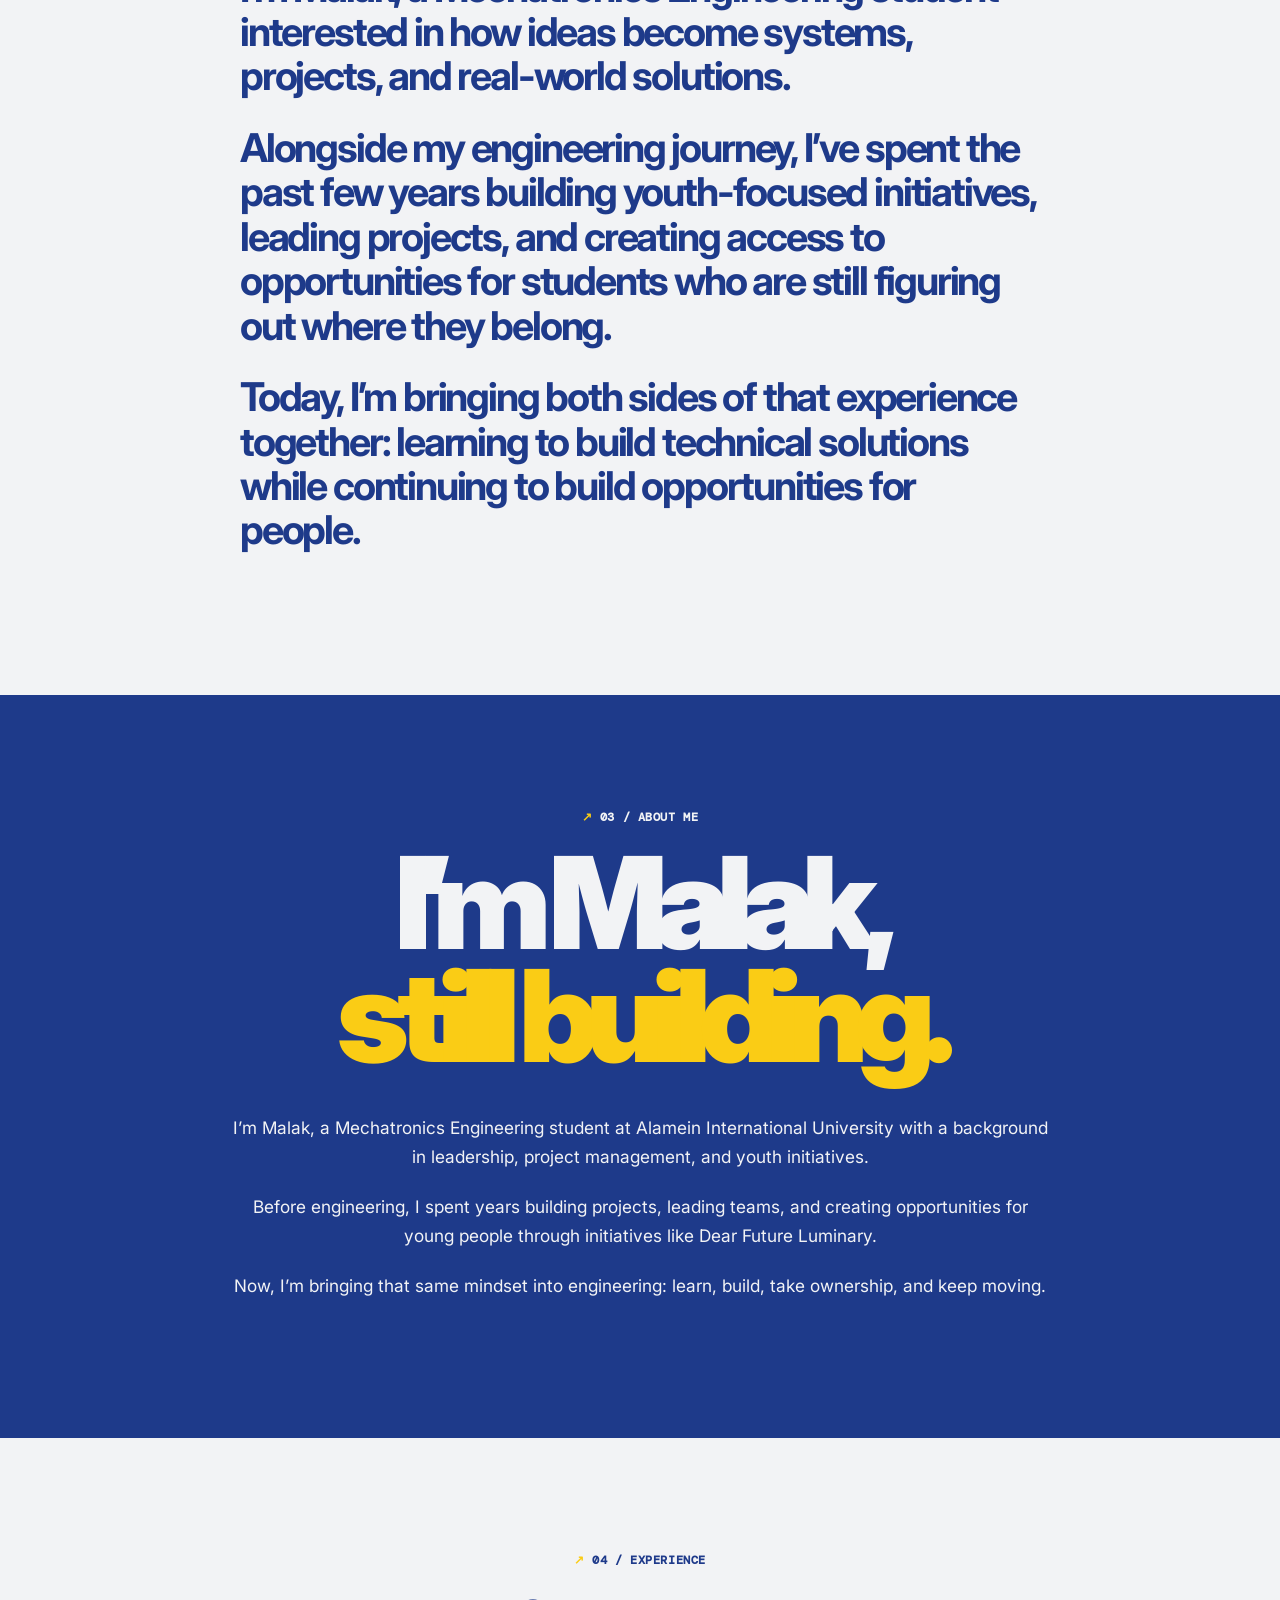
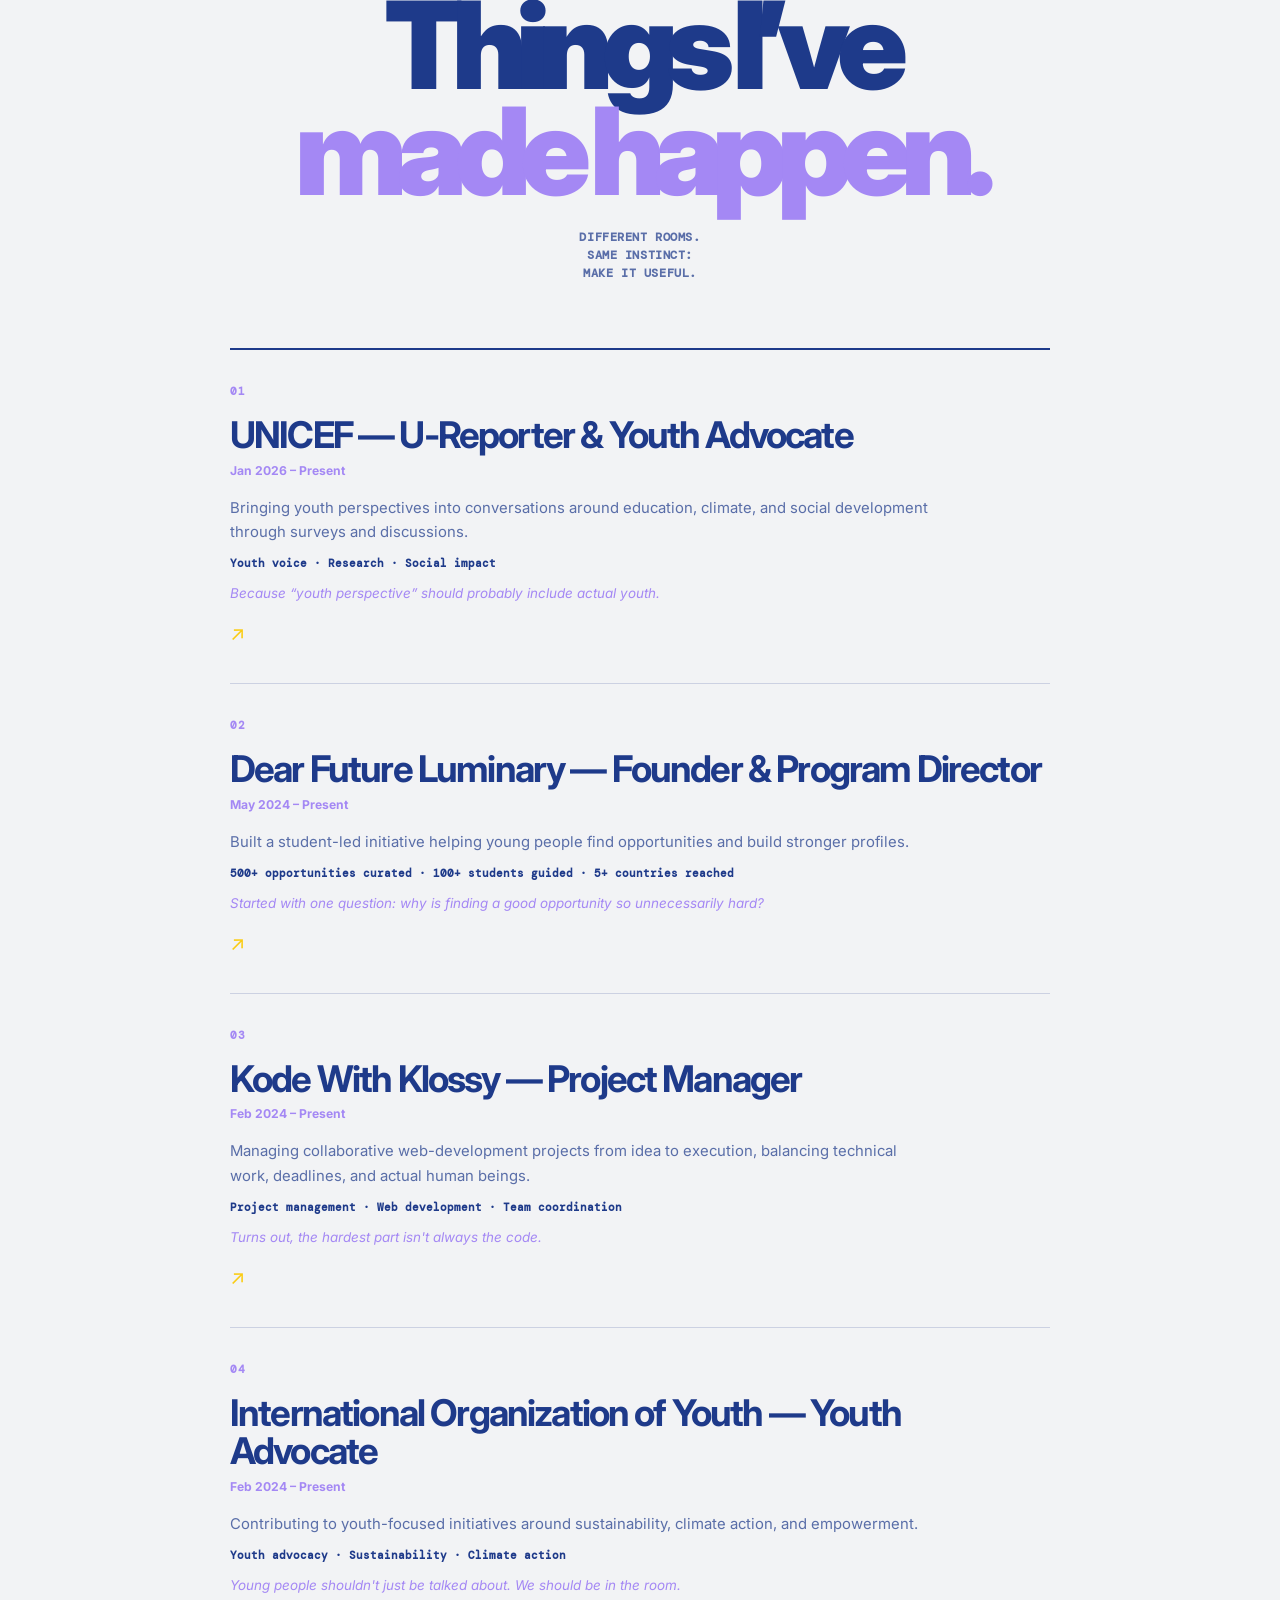
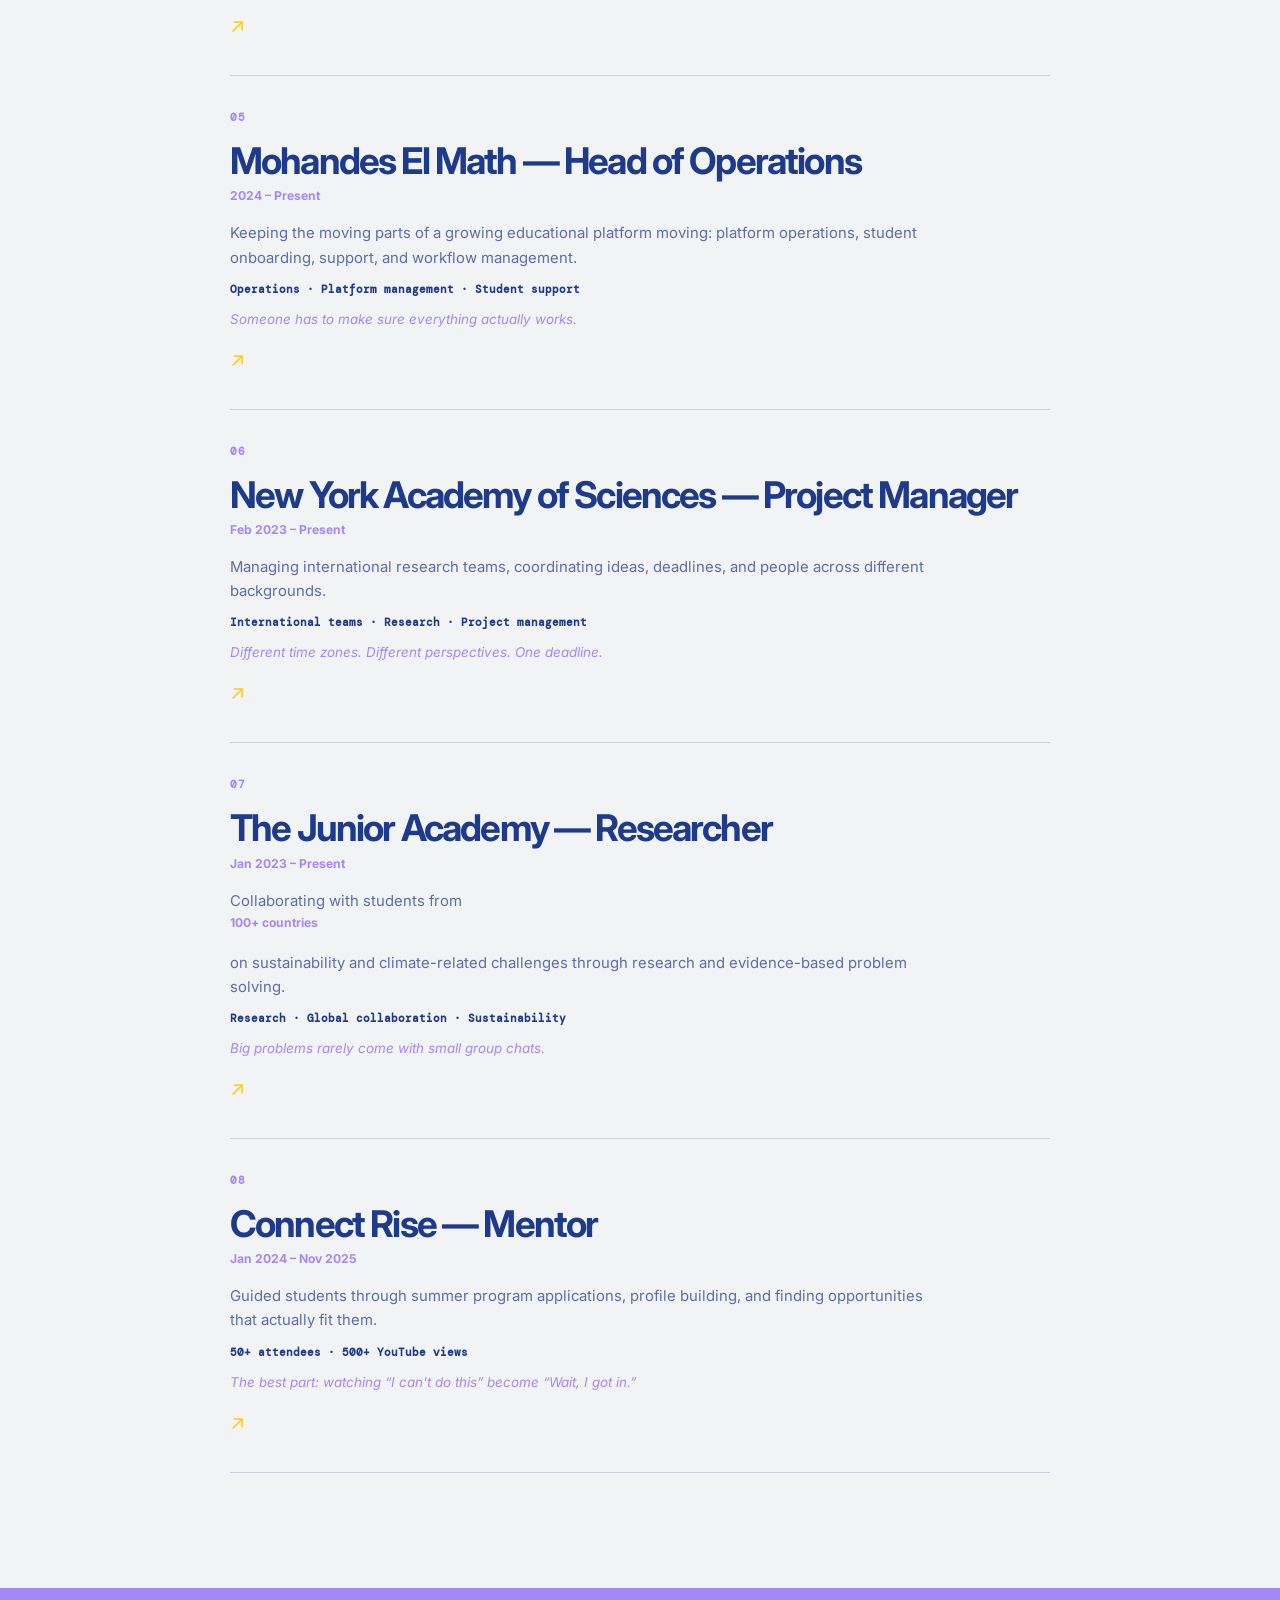
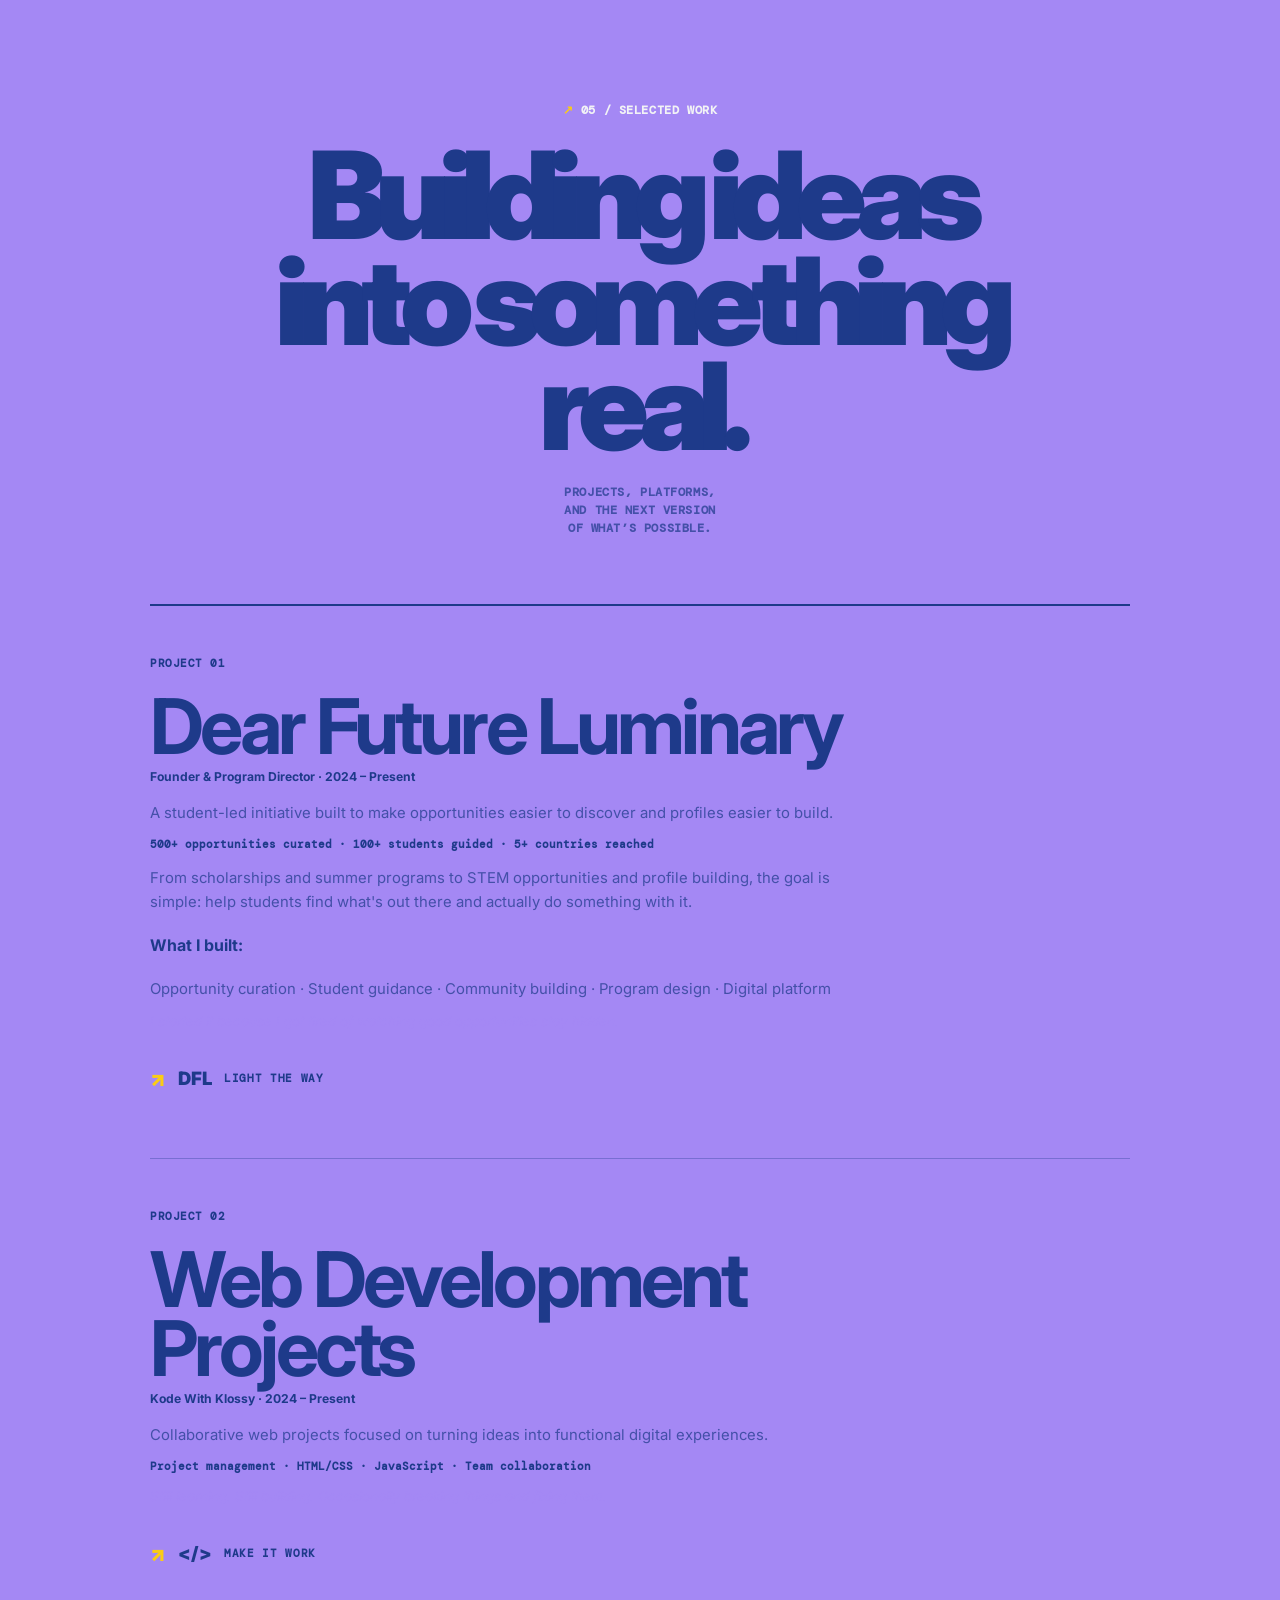
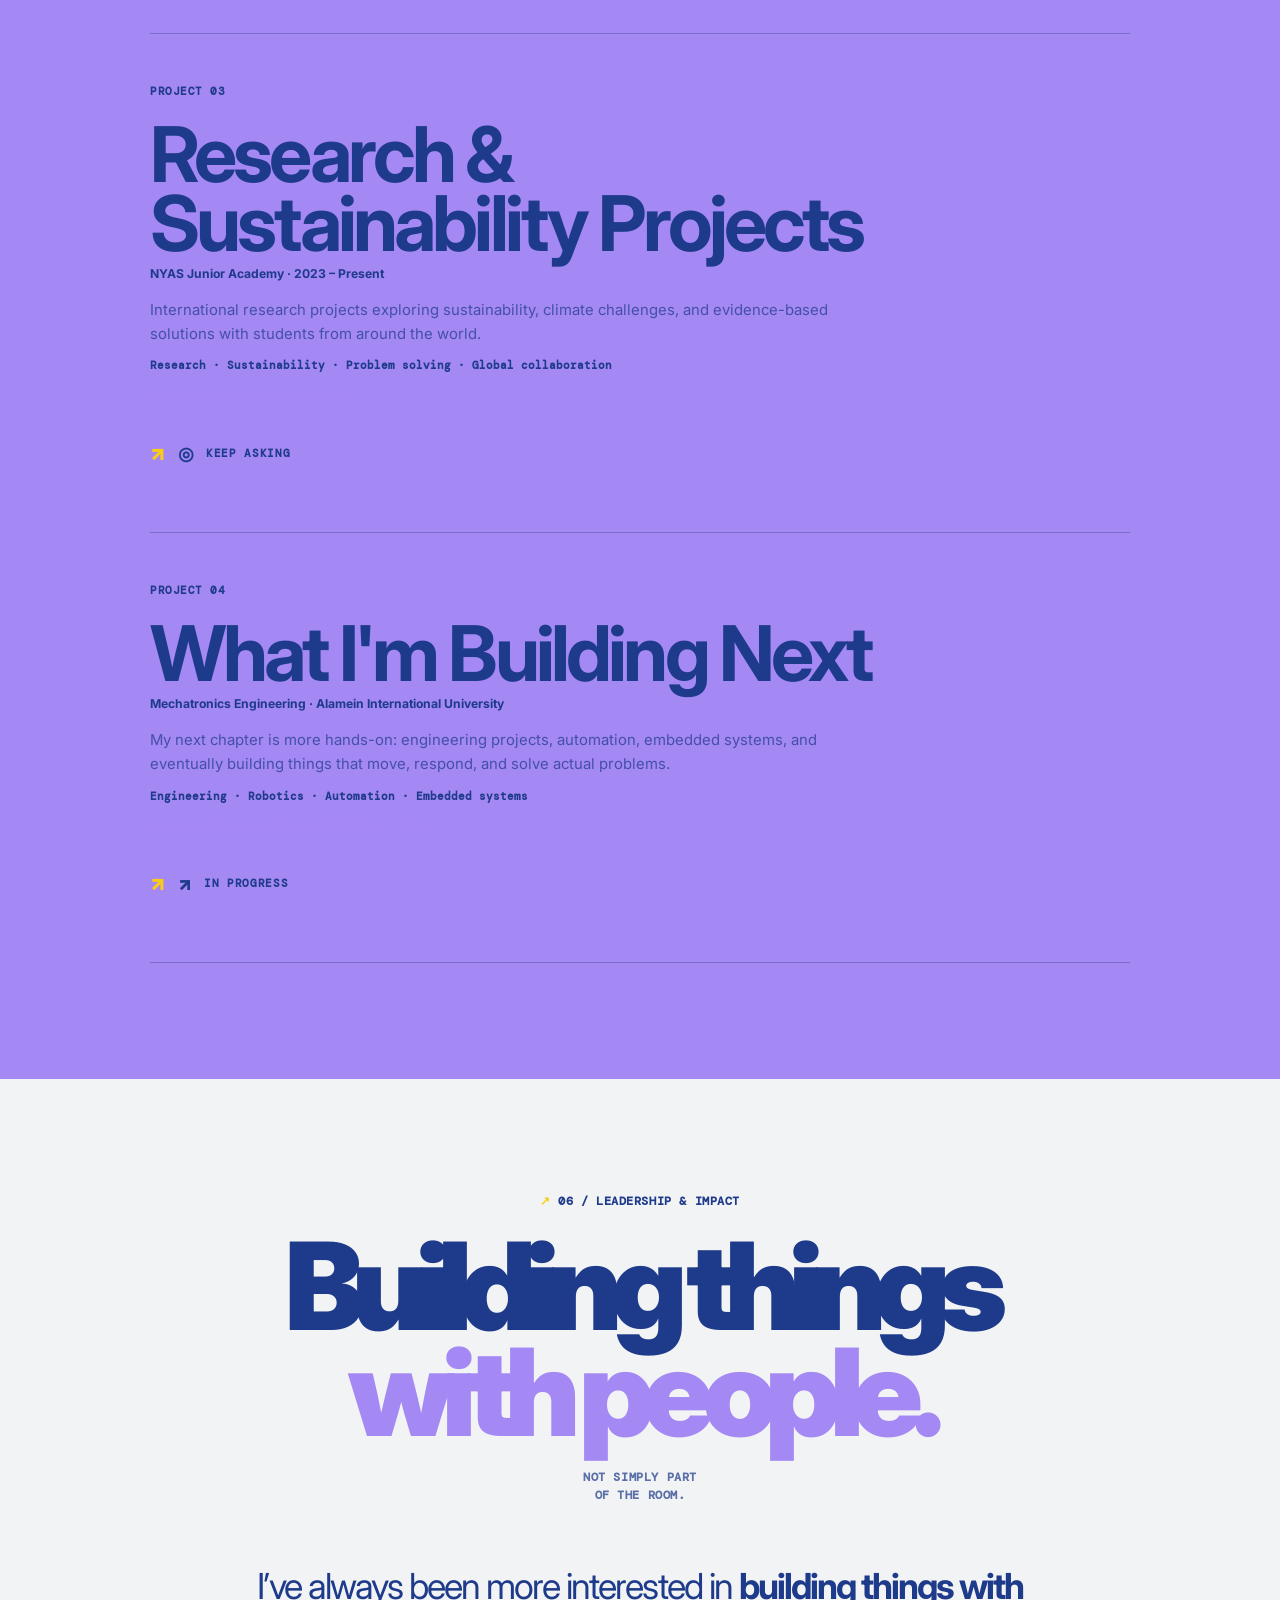
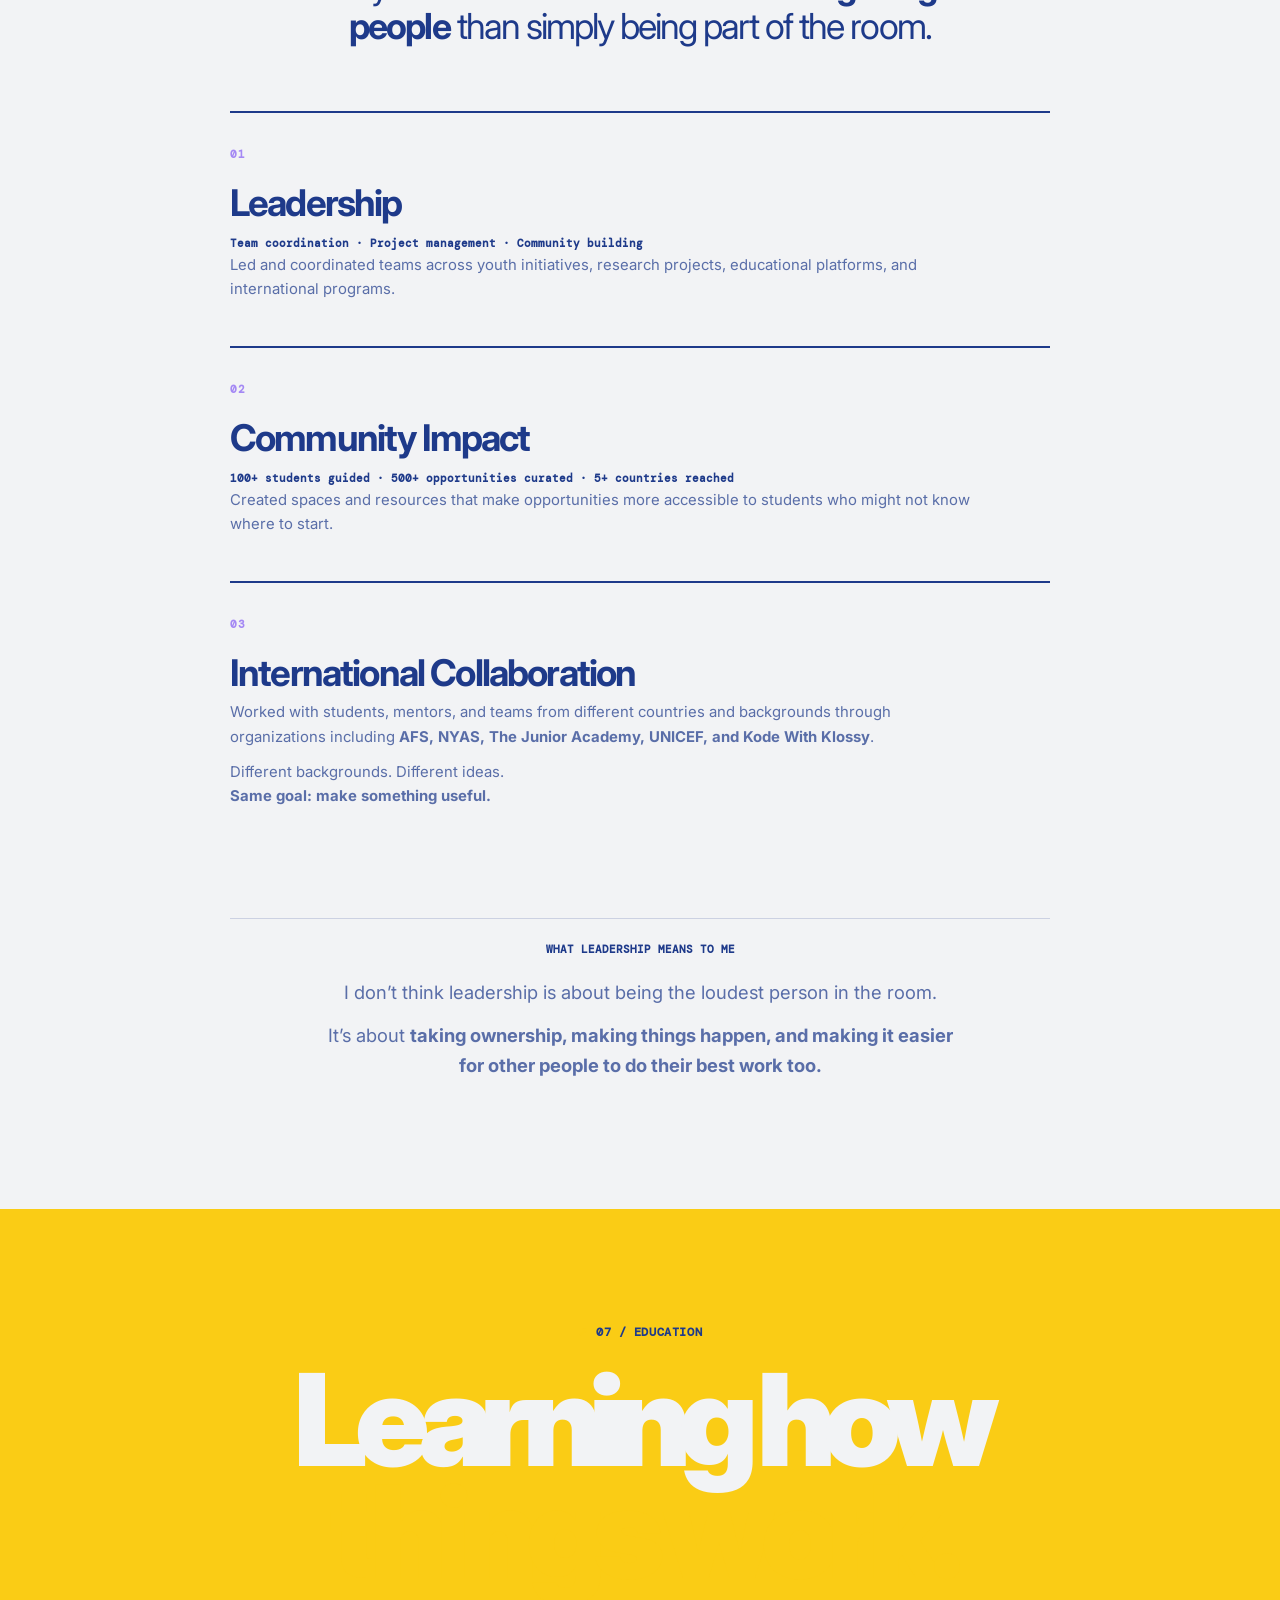
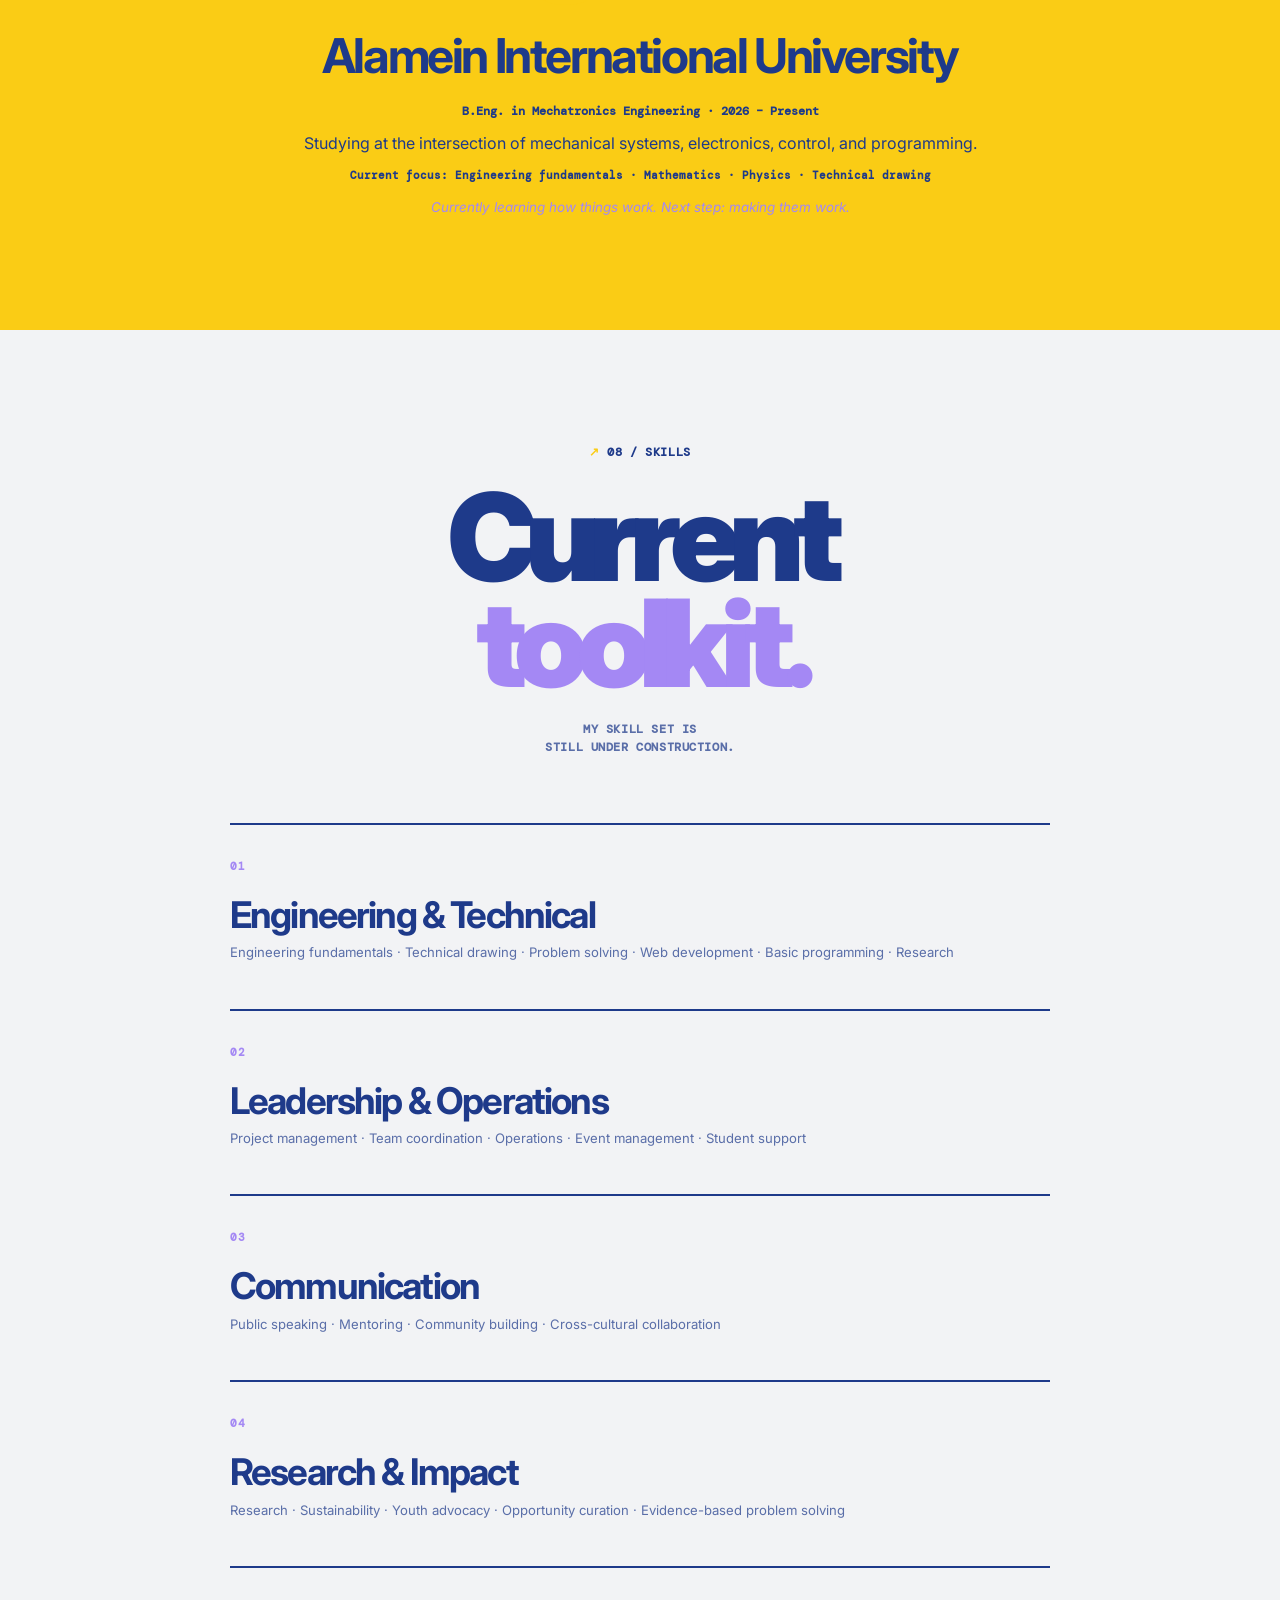
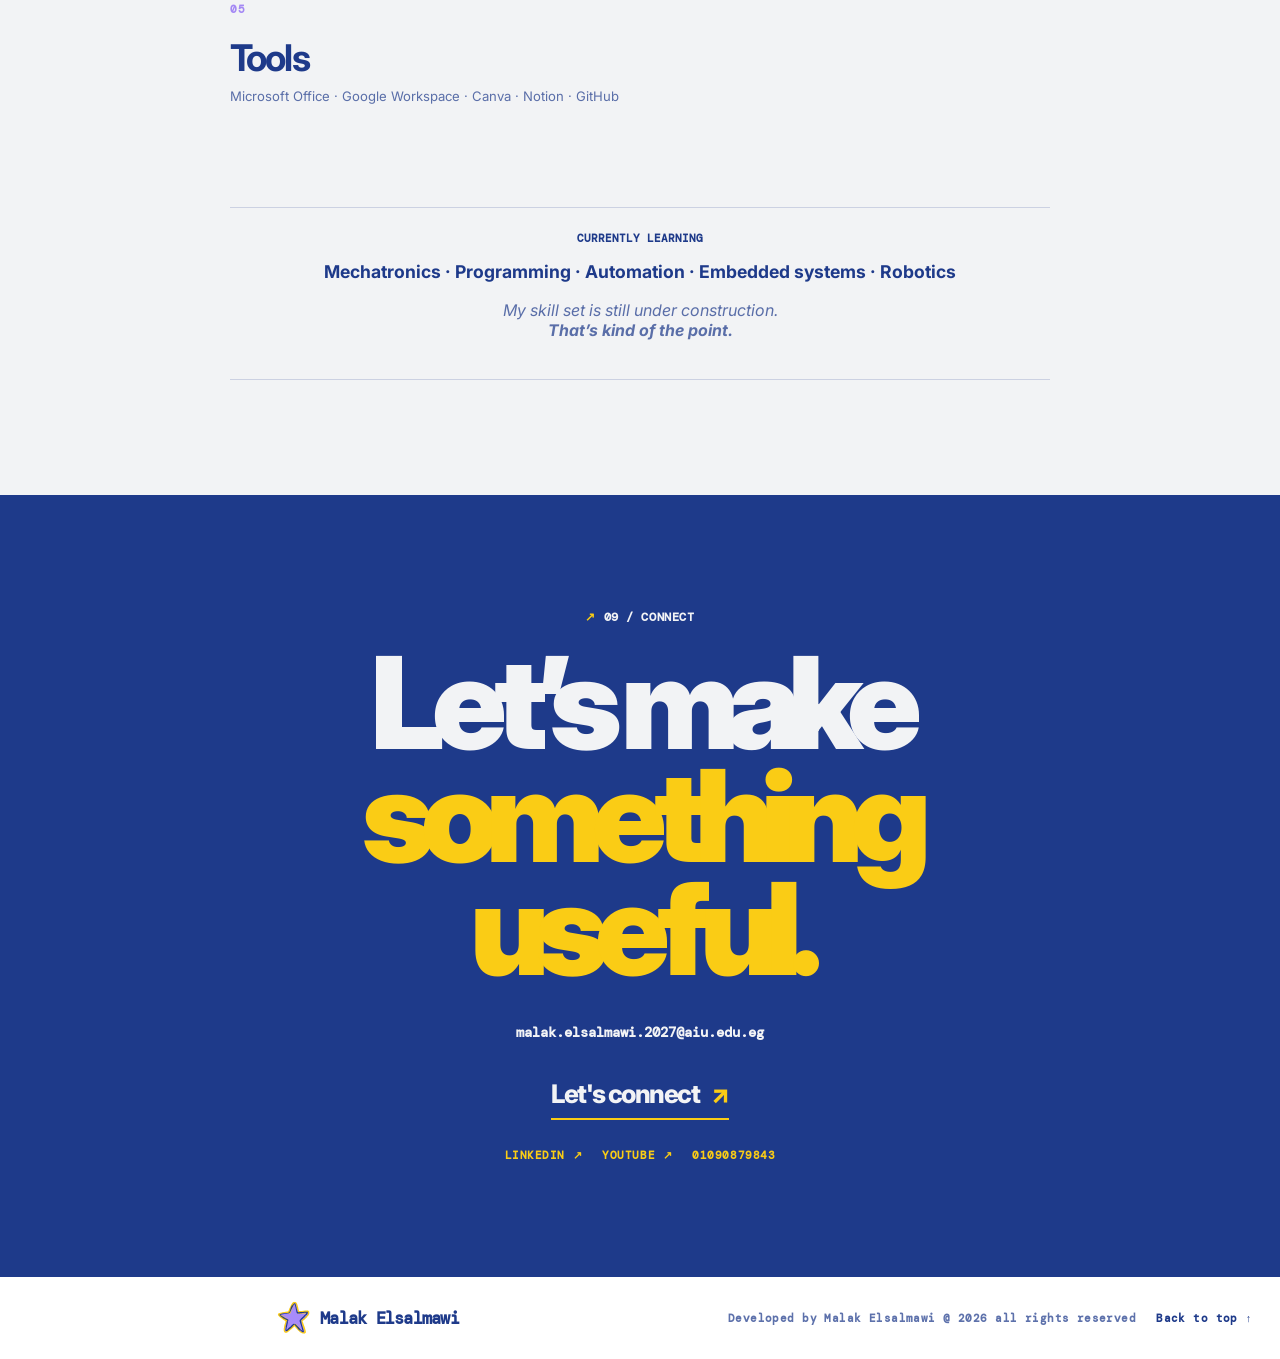
==== commit f3d91612: "Simplify portfolio into a single-flow Slack-like experience" ====
--- a/index.html
+++ b/index.html
@@ -10,7 +10,7 @@
   <link rel="preconnect" href="https://fonts.googleapis.com" />
   <link rel="preconnect" href="https://fonts.gstatic.com" crossorigin />
   <link href="https://fonts.googleapis.com/css2?family=DM+Mono:wght@400;500&family=Inter:wght@400;500;600;700;800;900&display=swap" rel="stylesheet" />
-  <link rel="stylesheet" href="styles.css?v=slack-reset" />
+  <link rel="stylesheet" href="styles.css?v=single-flow-v2" />
 </head>
 <body>
   <div id="custom-cursor" aria-hidden="true"></div>
--- a/styles.css
+++ b/styles.css
@@ -216,3 +216,93 @@
   *, *::before, *::after { scroll-behavior: auto !important; animation-duration: .01ms !important; transition-duration: .01ms !important; }
   .reveal { opacity: 1; transform: none; }
 }
+
+
+/* 2026 single-flow refinement: one continuous reading experience, no cards, no columns. */
+:root { --white: #fff; }
+body { background: var(--white); }
+.site-header { background: var(--white); }
+.site-header.scrolled { background: var(--white); }
+.site-footer { background: var(--white); }
+
+.hero { min-height: auto; padding: 108px 0 0; background: var(--white); text-align: center; }
+.hero::before { left: 50%; bottom: 290px; width: 510px; height: 510px; transform: translateX(-50%); opacity: .12; }
+.hero-grid { display: block; min-height: auto; width: min(1100px, calc(100% - 48px)); }
+.hero-copy { max-width: 820px; margin: 0 auto; }
+.hero .kicker { color: var(--purple); }
+.hero h1 { font-size: clamp(5.2rem, 13vw, 12.8rem); line-height: .78; letter-spacing: -.12em; }
+.hero h1 span { color: var(--purple); }
+.hero-tagline { max-width: 720px; margin: 43px auto 14px; font-size: clamp(1.7rem, 3.1vw, 2.8rem); }
+.hero-description { max-width: 590px; margin-inline: auto; font-size: 1.05rem; }
+.hero-actions { justify-content: center; }
+.hero-art { width: min(700px, 100%); min-height: 520px; margin: 55px auto 0; }
+.hero-art::before { width: 70%; height: 72%; right: 15%; bottom: 1%; background: var(--purple); border-radius: 50% 50% 0 0; transform: none; }
+.hero-art::after { top: 2%; right: 7%; }
+.hero-art img { height: 545px; max-width: 560px; }
+.hero-art-label { left: 7%; bottom: 3%; }
+.hero-bottom { width: min(1100px, calc(100% - 48px)); margin-top: 0; padding: 18px 0 22px; }
+
+.intro-grid, .about-grid, .content-grid, .contact-grid { display: block; width: min(820px, calc(100% - 48px)); margin-inline: auto; }
+.intro-grid > *, .about-grid > *, .content-grid > *, .contact-grid > * { width: 100%; max-width: none; }
+.intro-grid .section-index { margin-bottom: 35px; }
+.intro-copy { max-width: 800px; margin-inline: auto; font-size: clamp(1.6rem, 3.1vw, 2.65rem); line-height: 1.12; }
+.about-grid, .contact-grid { text-align: center; }
+.about-grid .kicker, .contact-grid .kicker { margin-bottom: 22px; }
+.about h2, .education h2, .contact h2 { font-size: clamp(4.1rem, 10vw, 9rem); }
+.about-copy { margin: 42px auto 0; font-size: 1.08rem; }
+.section-heading { display: block; width: min(820px, calc(100% - 48px)); margin: 0 auto 66px; text-align: center; }
+.section-heading h2 { font-size: clamp(4rem, 9.5vw, 8.5rem); }
+.heading-note { max-width: 340px; margin: 25px auto 0; text-align: center; }
+
+.experience-list, .exp-list { width: min(820px, calc(100% - 48px)); margin-inline: auto; }
+.experience-item, .exp-item { display: block; padding: 34px 0 38px; }
+.experience-item:hover, .exp-item:hover { padding-left: 0; padding-right: 0; background: transparent; }
+.experience-item .item-number { display: block; margin-bottom: 18px; }
+.experience-item h3, .exp-role h3 { font-size: clamp(1.55rem, 3.2vw, 2.3rem); }
+.experience-item strong { margin-bottom: 18px; }
+.experience-item p, .experience-item b, .experience-item i, .exp-role p { max-width: 700px; }
+.item-arrow { display: block; margin-top: 20px; color: var(--yellow); }
+
+.work { background: var(--purple); }
+.work .section-heading { width: min(820px, calc(100% - 48px)); }
+.work-list { width: min(980px, calc(100% - 48px)); margin-inline: auto; }
+.work-item { display: block; padding: 50px 0 55px; }
+.work-item:hover { padding-left: 0; padding-right: 0; background: transparent; }
+.work-number { display: block; margin-bottom: 22px; }
+.work-item h3 { max-width: 760px; font-size: clamp(2.5rem, 6vw, 6.2rem); }
+.work-item strong, .work-item p, .work-item b, .work-item i { max-width: 720px; }
+.work-mark, .work-mark-yellow, .work-mark-dark { width: auto; height: auto; min-height: 0; display: inline-flex; align-items: center; gap: 12px; margin-top: 25px; padding: 12px 0; border: 0; border-radius: 0; background: transparent; color: var(--blue); font-size: 1.15rem; letter-spacing: 0; transform: none; }
+.work-mark span, .work-mark-yellow span, .work-mark-dark span { color: var(--blue); font: 600 .7rem var(--mono); letter-spacing: .06em; }
+.work-mark::before, .work-mark-yellow::before, .work-mark-dark::before { content: "↗"; color: var(--yellow); font-size: 1.3rem; }
+
+.leadership-intro { max-width: 820px; margin: -5px auto 65px; text-align: center; }
+.impact-grid, .skill-grid { display: block; width: min(820px, calc(100% - 48px)); margin-inline: auto; }
+.impact-grid article, .skill-grid article { padding: 29px 0 34px; }
+.impact-grid h3, .skill-grid h3 { margin-top: 22px; font-size: clamp(1.5rem, 3vw, 2.3rem); }
+.leadership-meaning { display: block; width: min(820px, calc(100% - 48px)); margin: 65px auto 0; text-align: center; }
+.leadership-meaning span { display: block; margin-bottom: 22px; }
+.leadership-meaning p { max-width: 650px; margin: 0 auto 14px; font-size: 1.15rem; }
+.education-grid { display: block; width: min(820px, calc(100% - 48px)); margin-inline: auto; text-align: center; }
+.education-copy { margin-top: 42px; }
+.education-copy h3 { font-size: clamp(1.7rem, 4vw, 3rem); }
+.learning-line { display: block; width: min(820px, calc(100% - 48px)); margin: 55px auto 0; text-align: center; }
+.learning-line span, .learning-line strong, .learning-line p { display: block; margin-bottom: 16px; }
+
+.contact-grid { text-align: center; }
+.contact-copy { margin-top: 38px; }
+.contact-links { justify-content: center; }
+.site-footer { text-align: center; }
+.site-footer .brand-mark { margin-inline: auto; }
+
+@media (max-width: 760px) {
+  .hero { padding-top: 70px; }
+  .hero h1 { font-size: clamp(4.3rem, 20vw, 7.3rem); }
+  .hero-art { min-height: 370px; margin-top: 42px; }
+  .hero-art img { height: 390px; }
+  .hero-art::before { width: 88%; right: 6%; height: 75%; }
+  .hero-bottom { font-size: .56rem; }
+  .intro-grid, .about-grid, .content-grid, .contact-grid, .section-heading, .experience-list, .exp-list, .impact-grid, .skill-grid, .leadership-meaning, .education-grid, .learning-line, .work-list { width: calc(100% - 40px); }
+  .intro-copy { font-size: 1.55rem; }
+  .work-item h3 { font-size: clamp(2.35rem, 13vw, 5.5rem); }
+  .site-footer { justify-content: center; }
+}
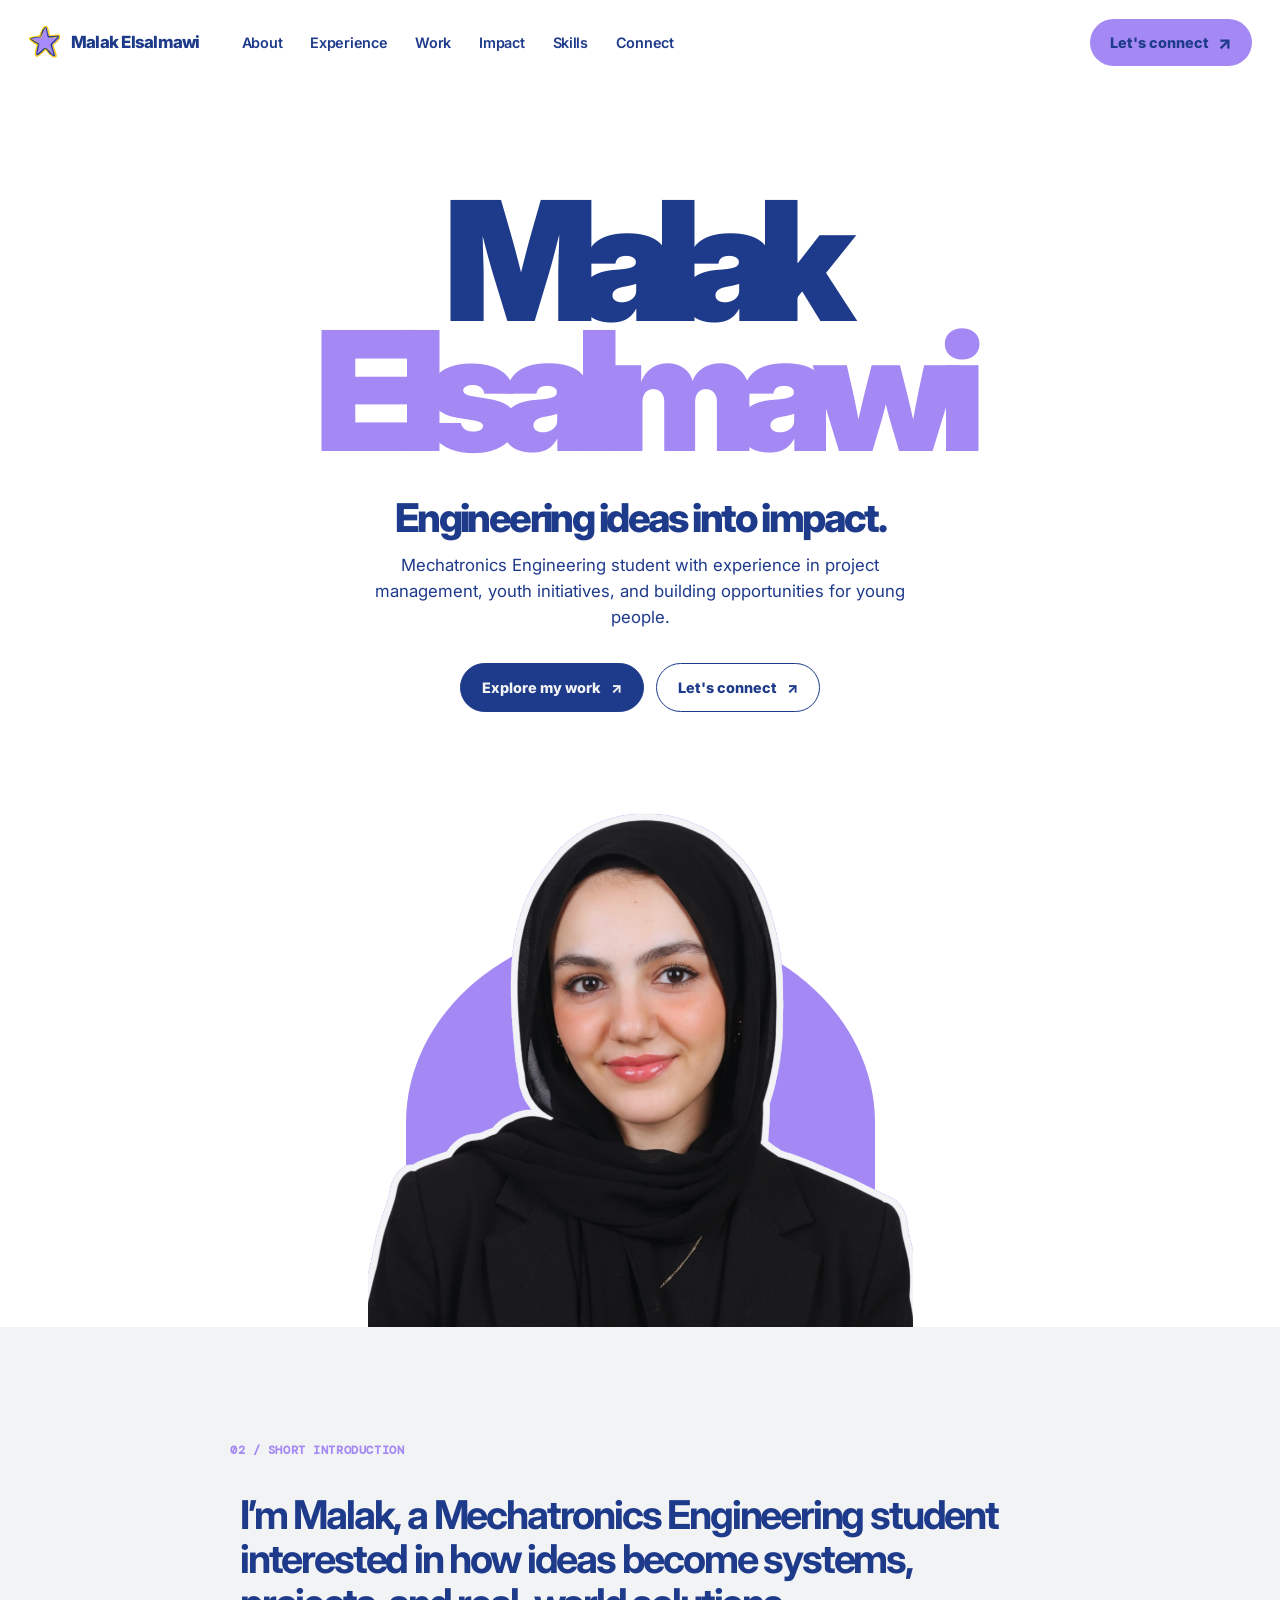
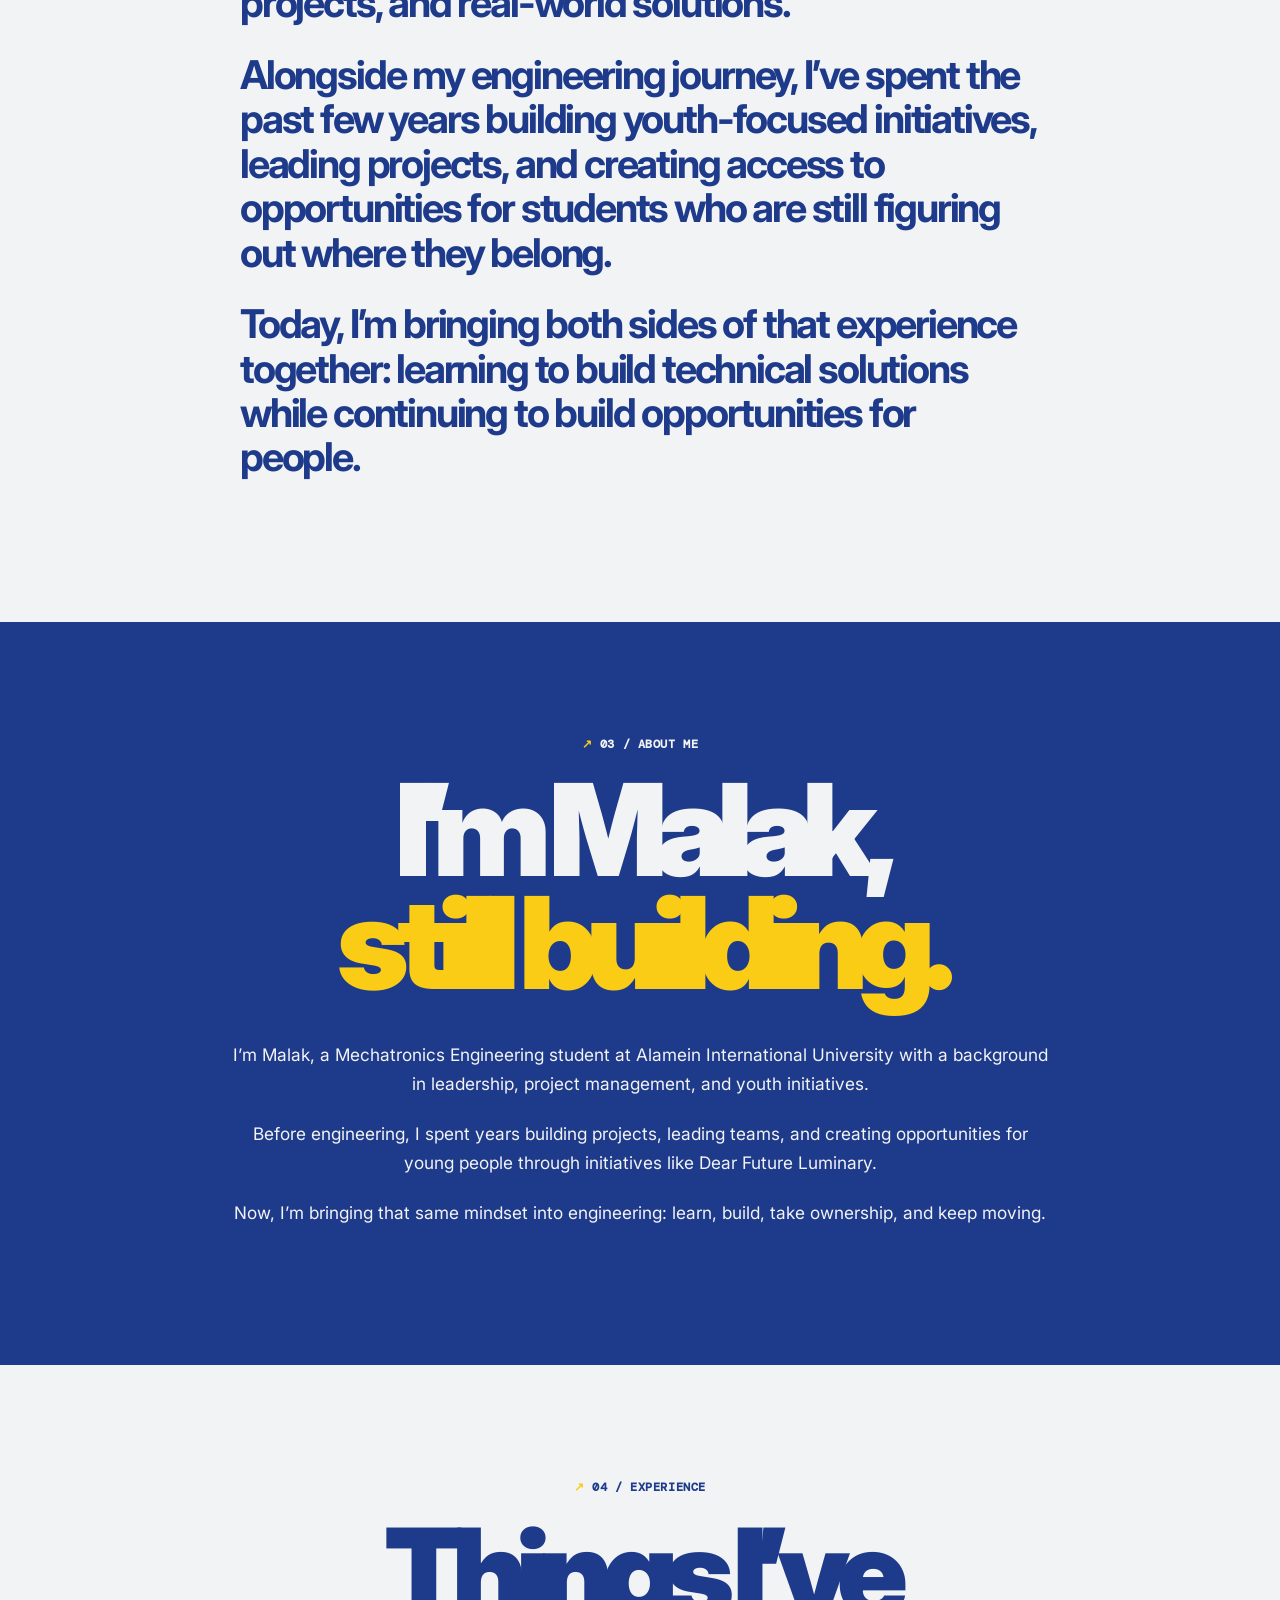
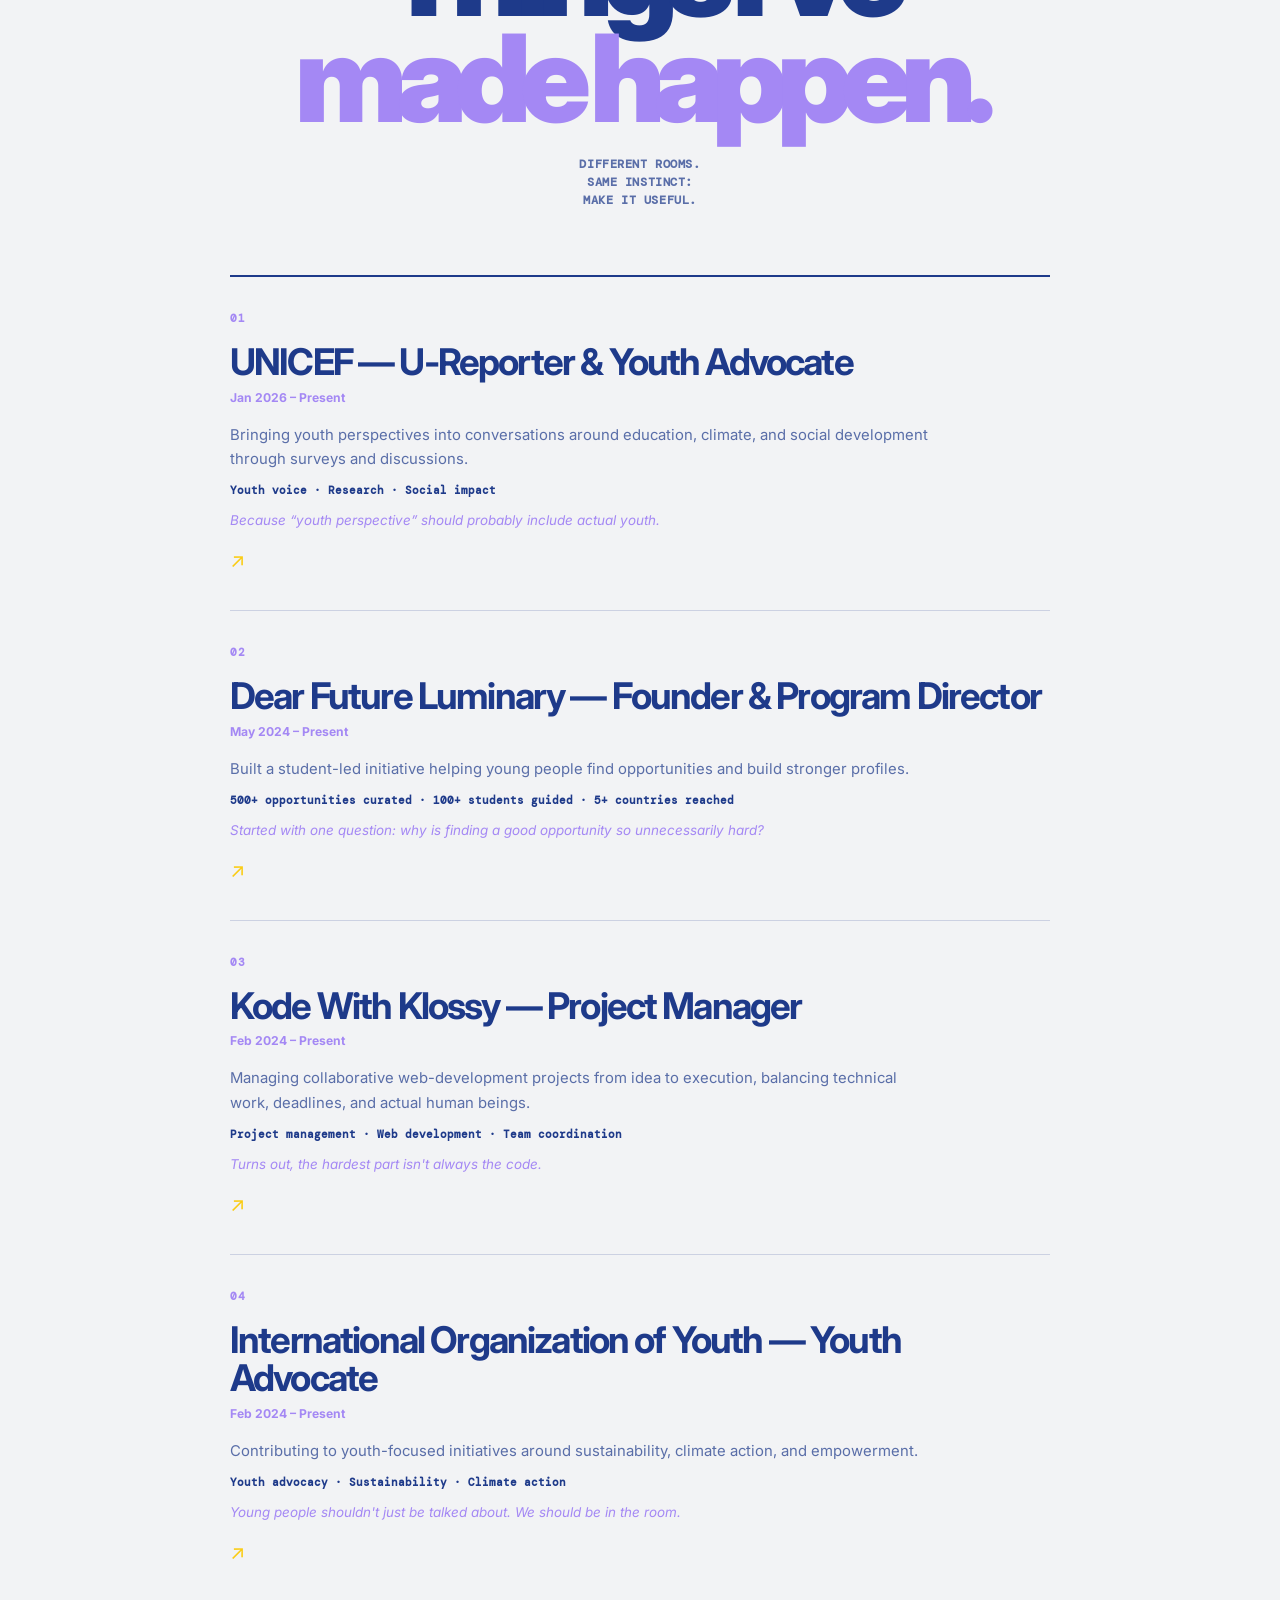
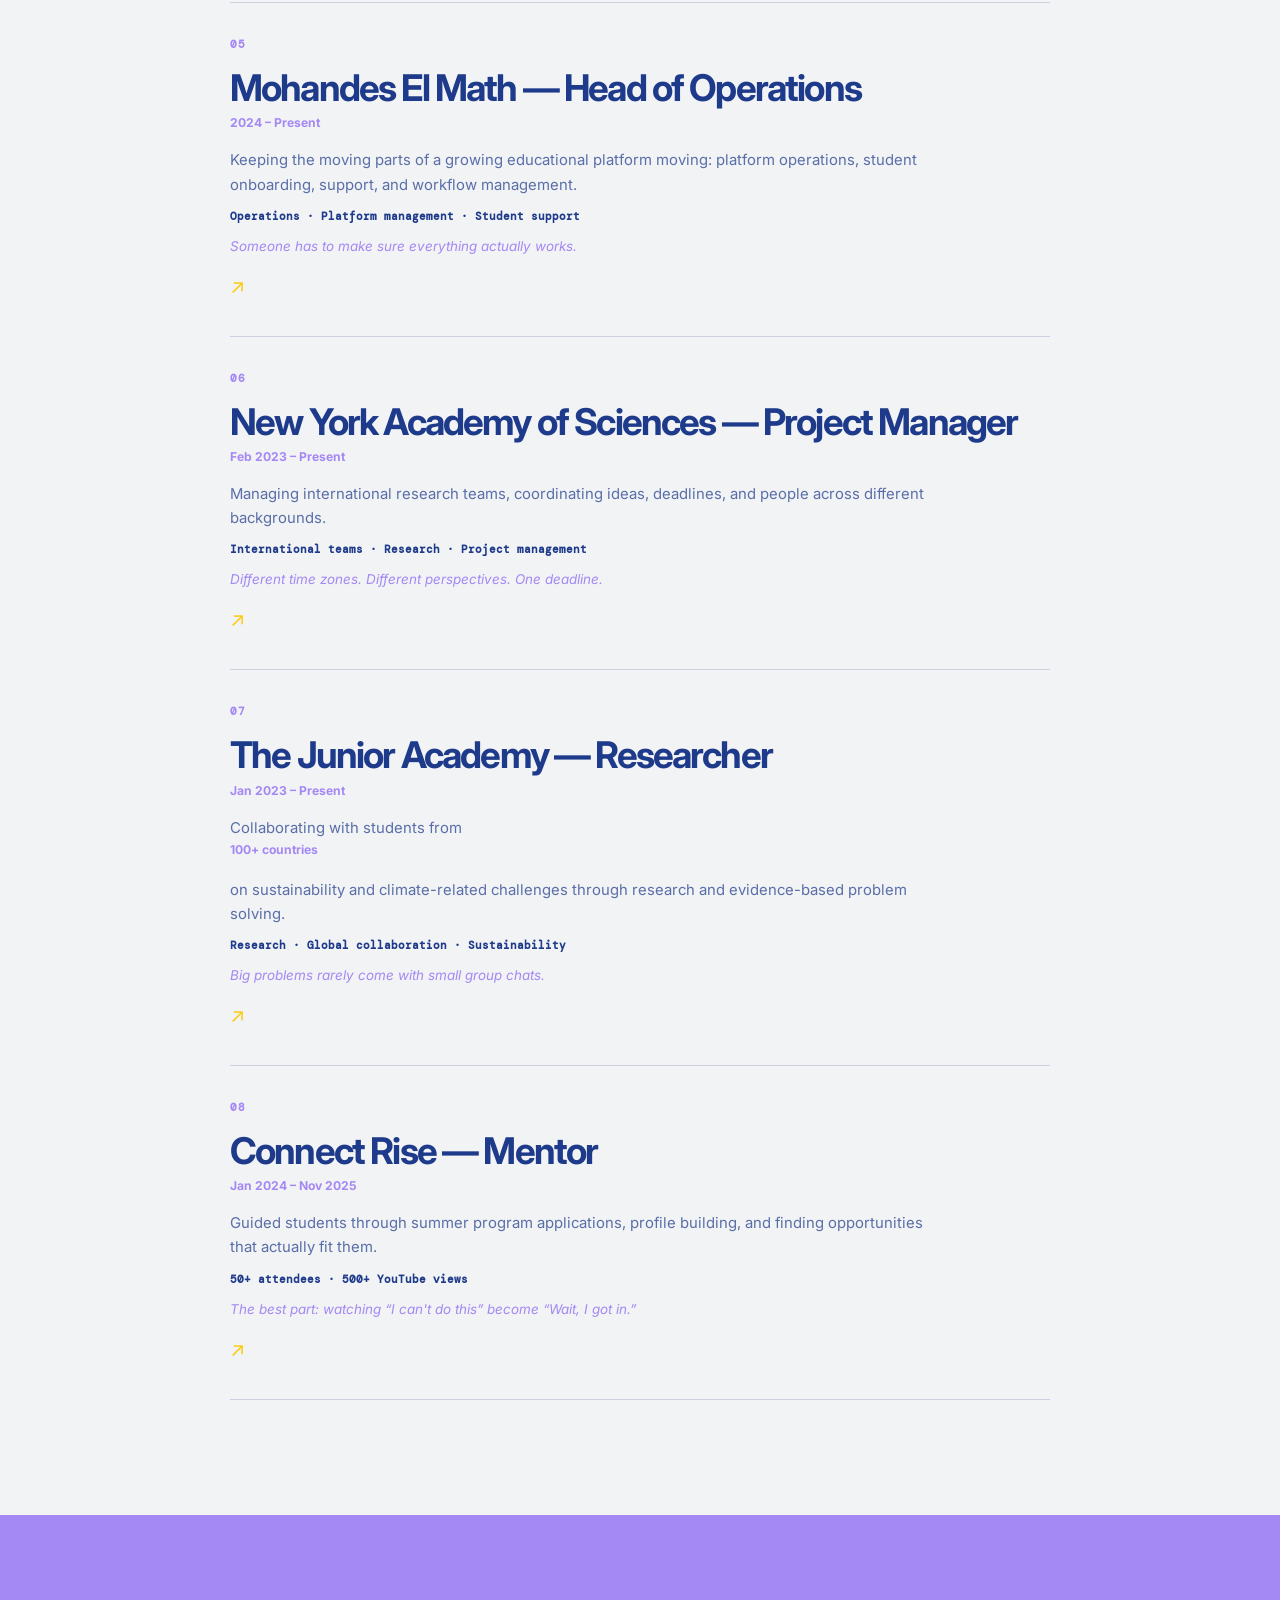
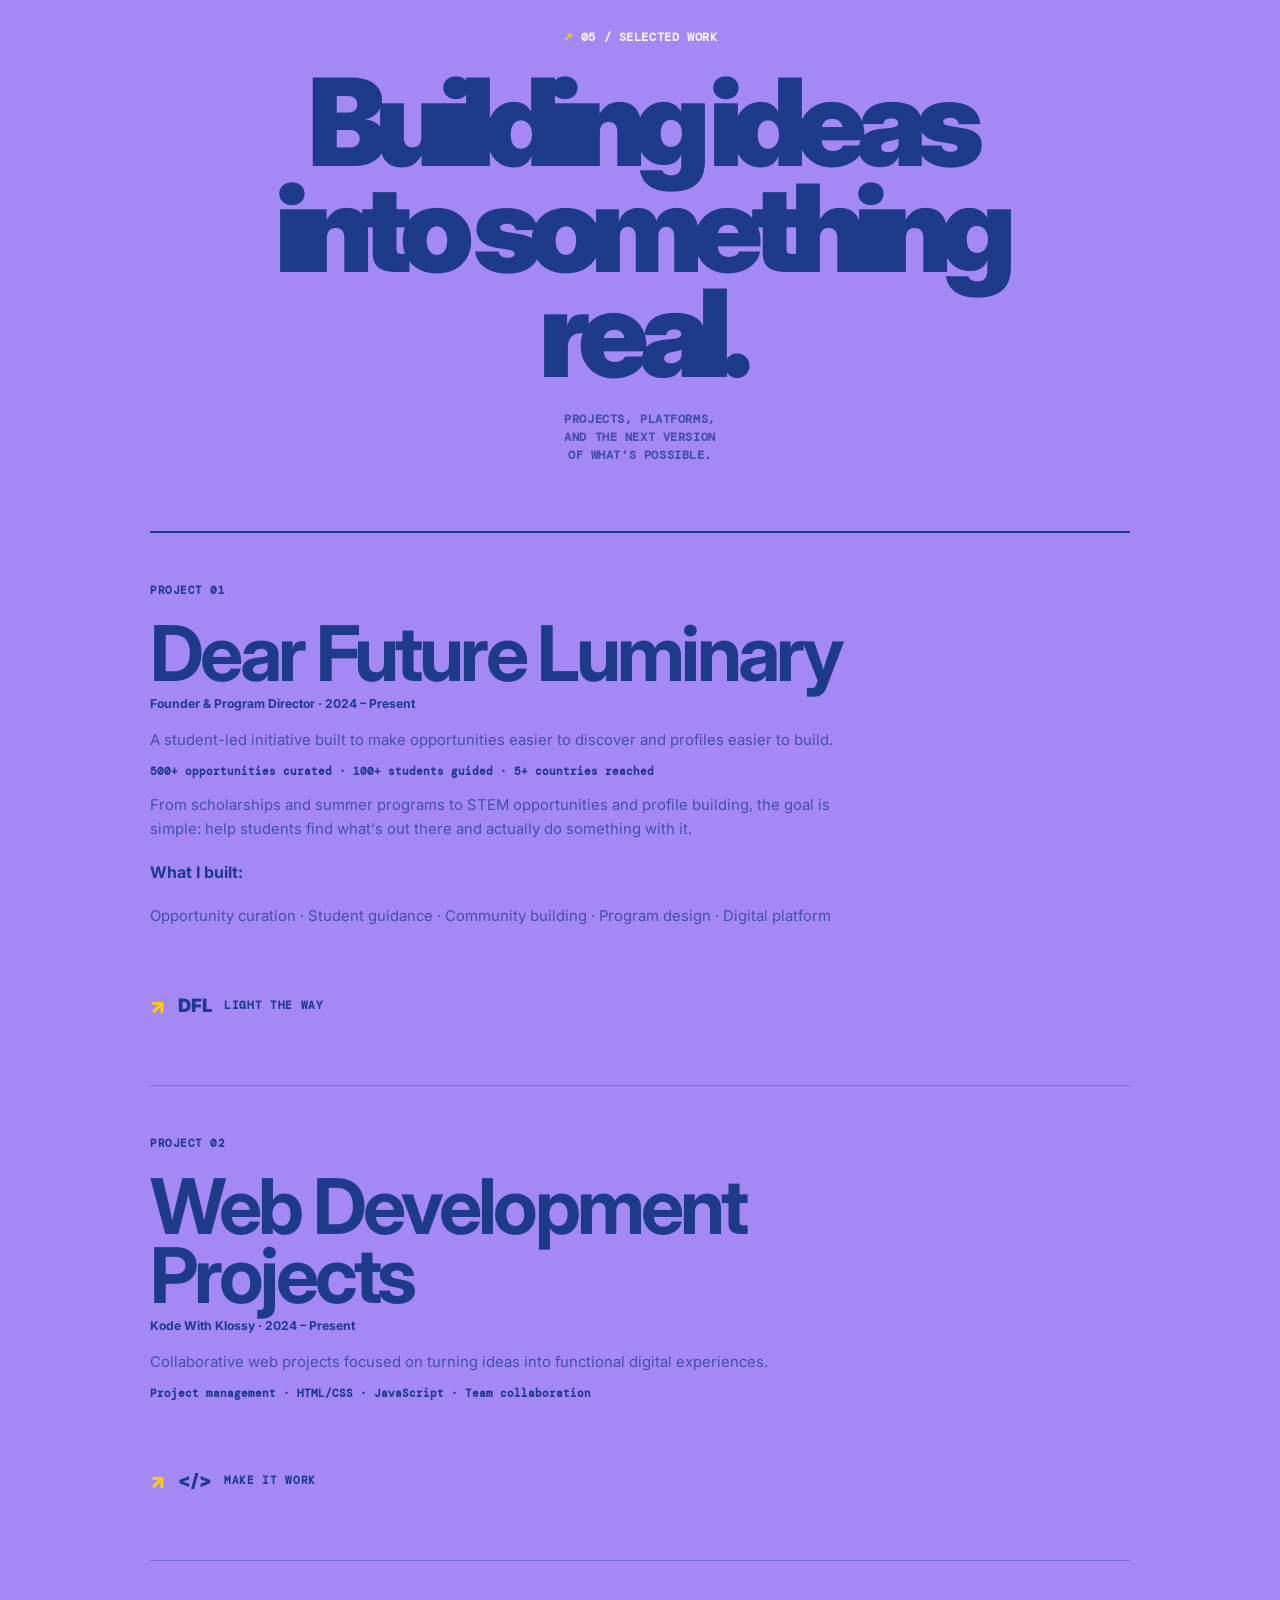
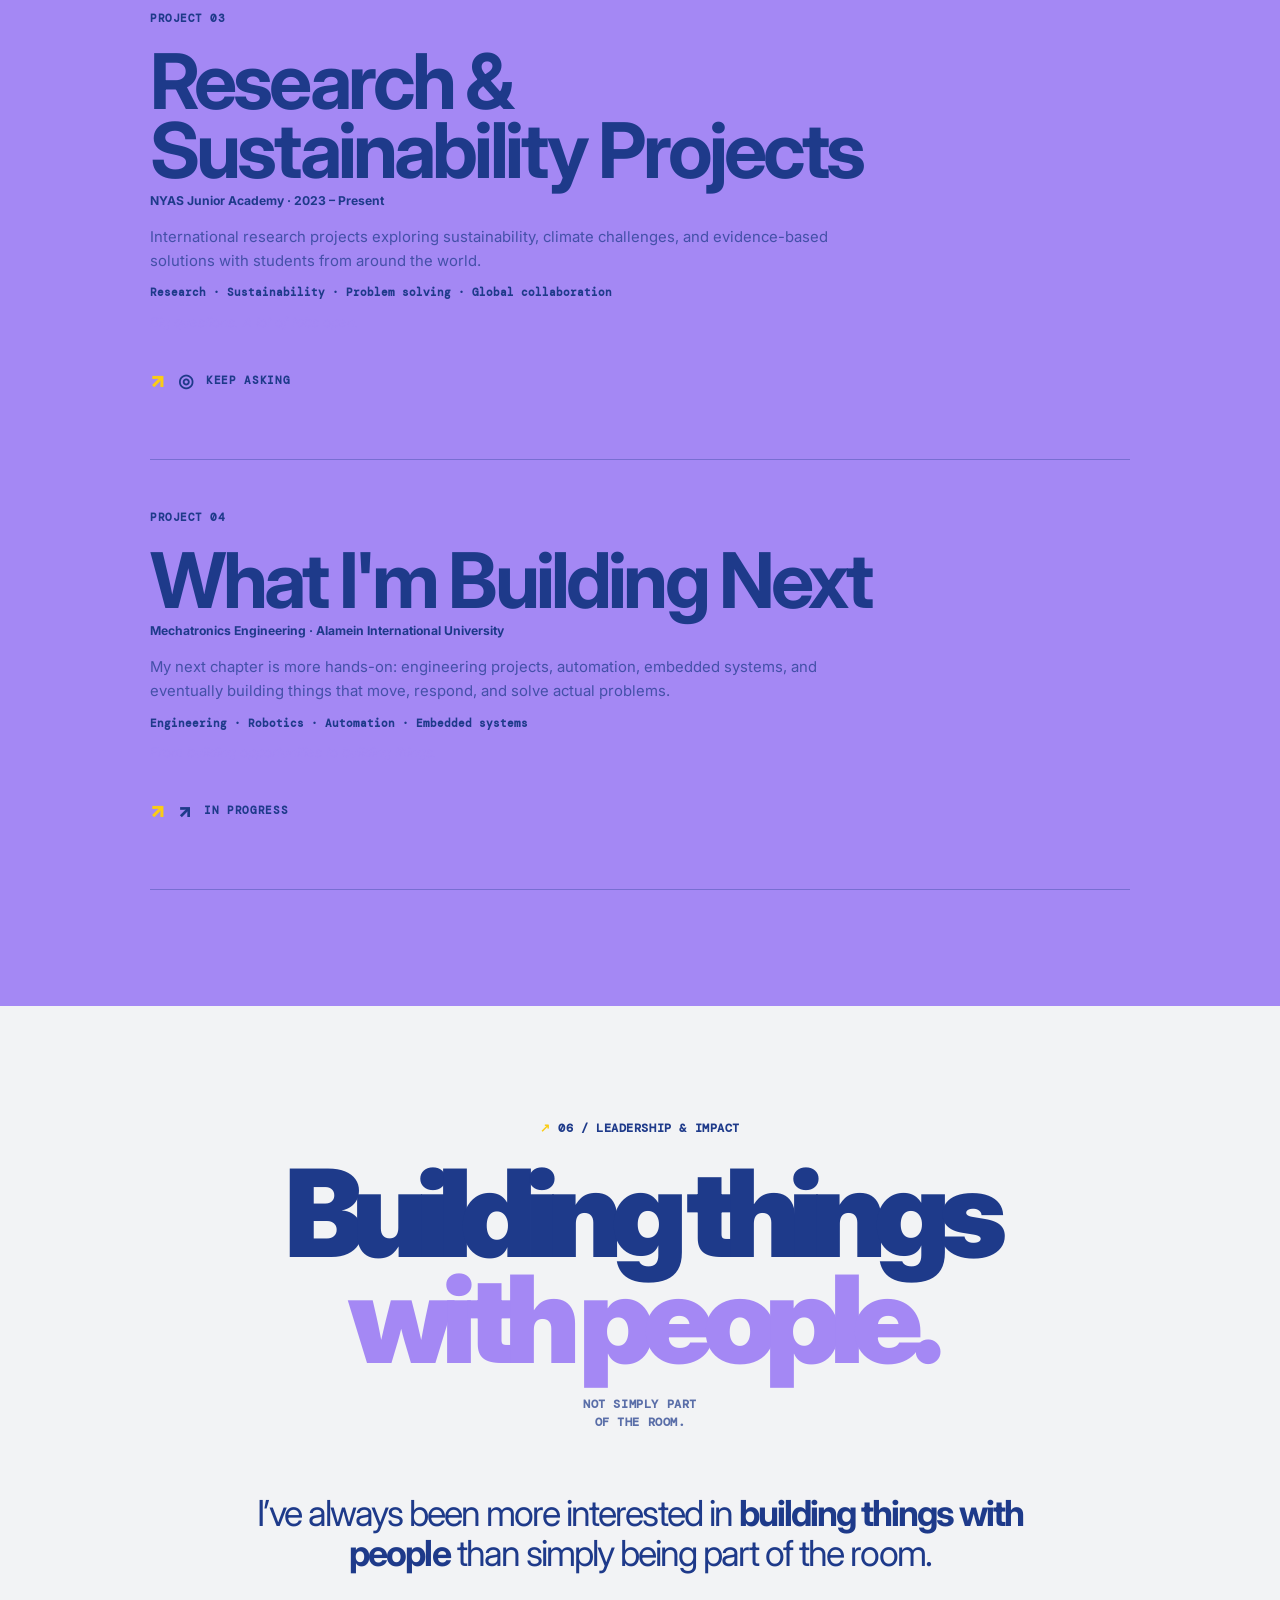
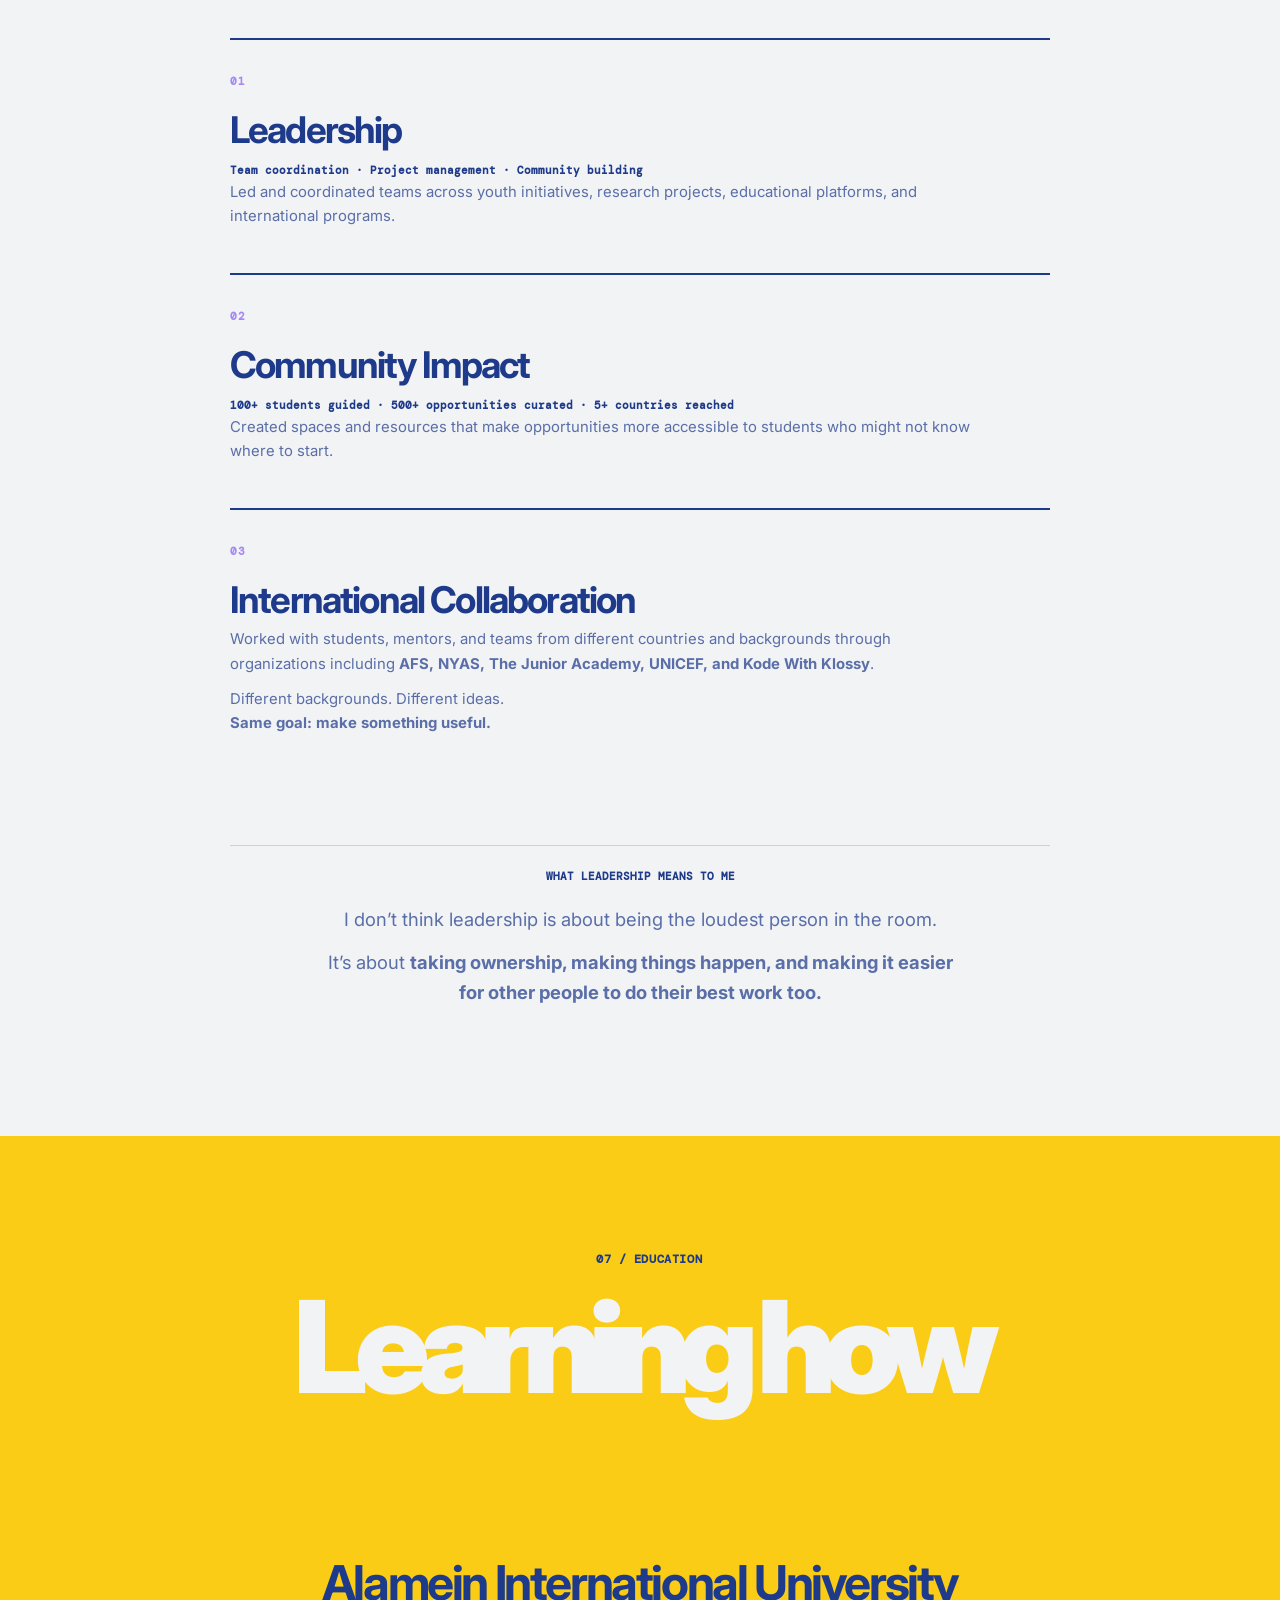
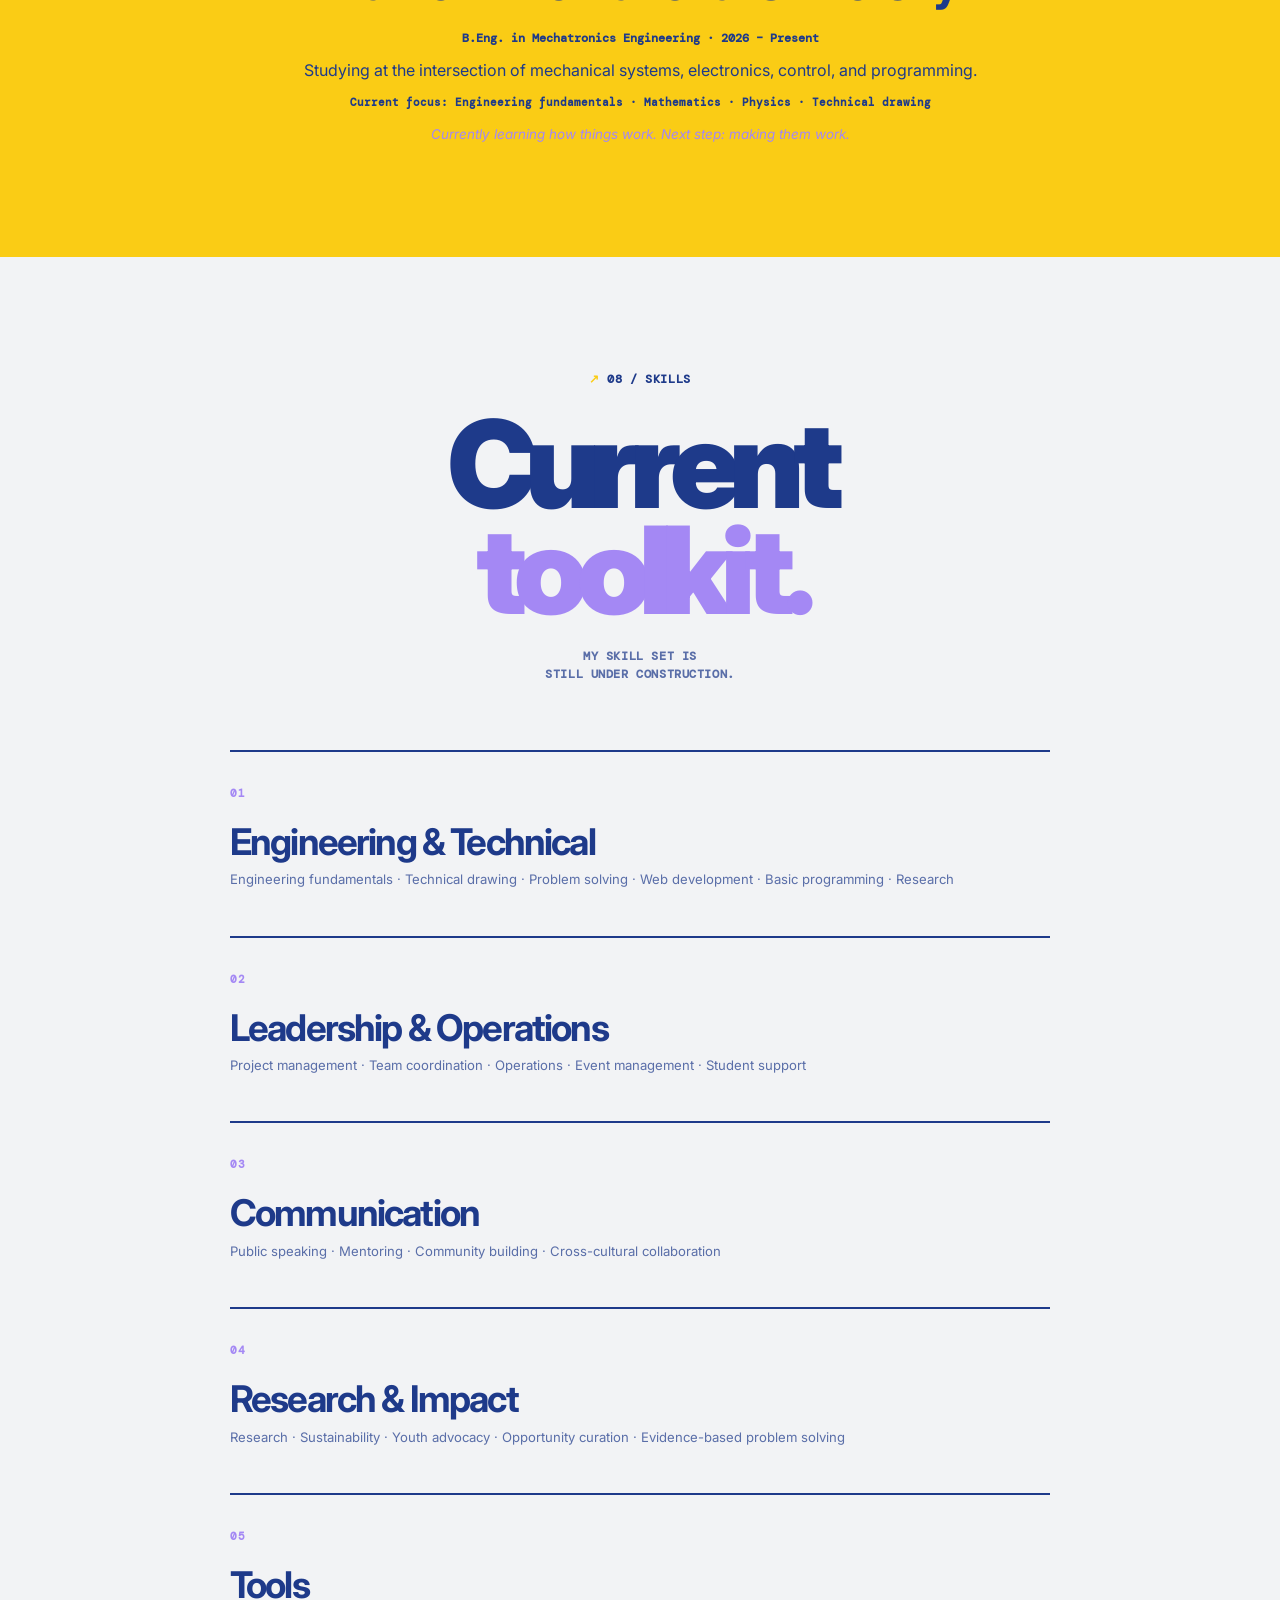
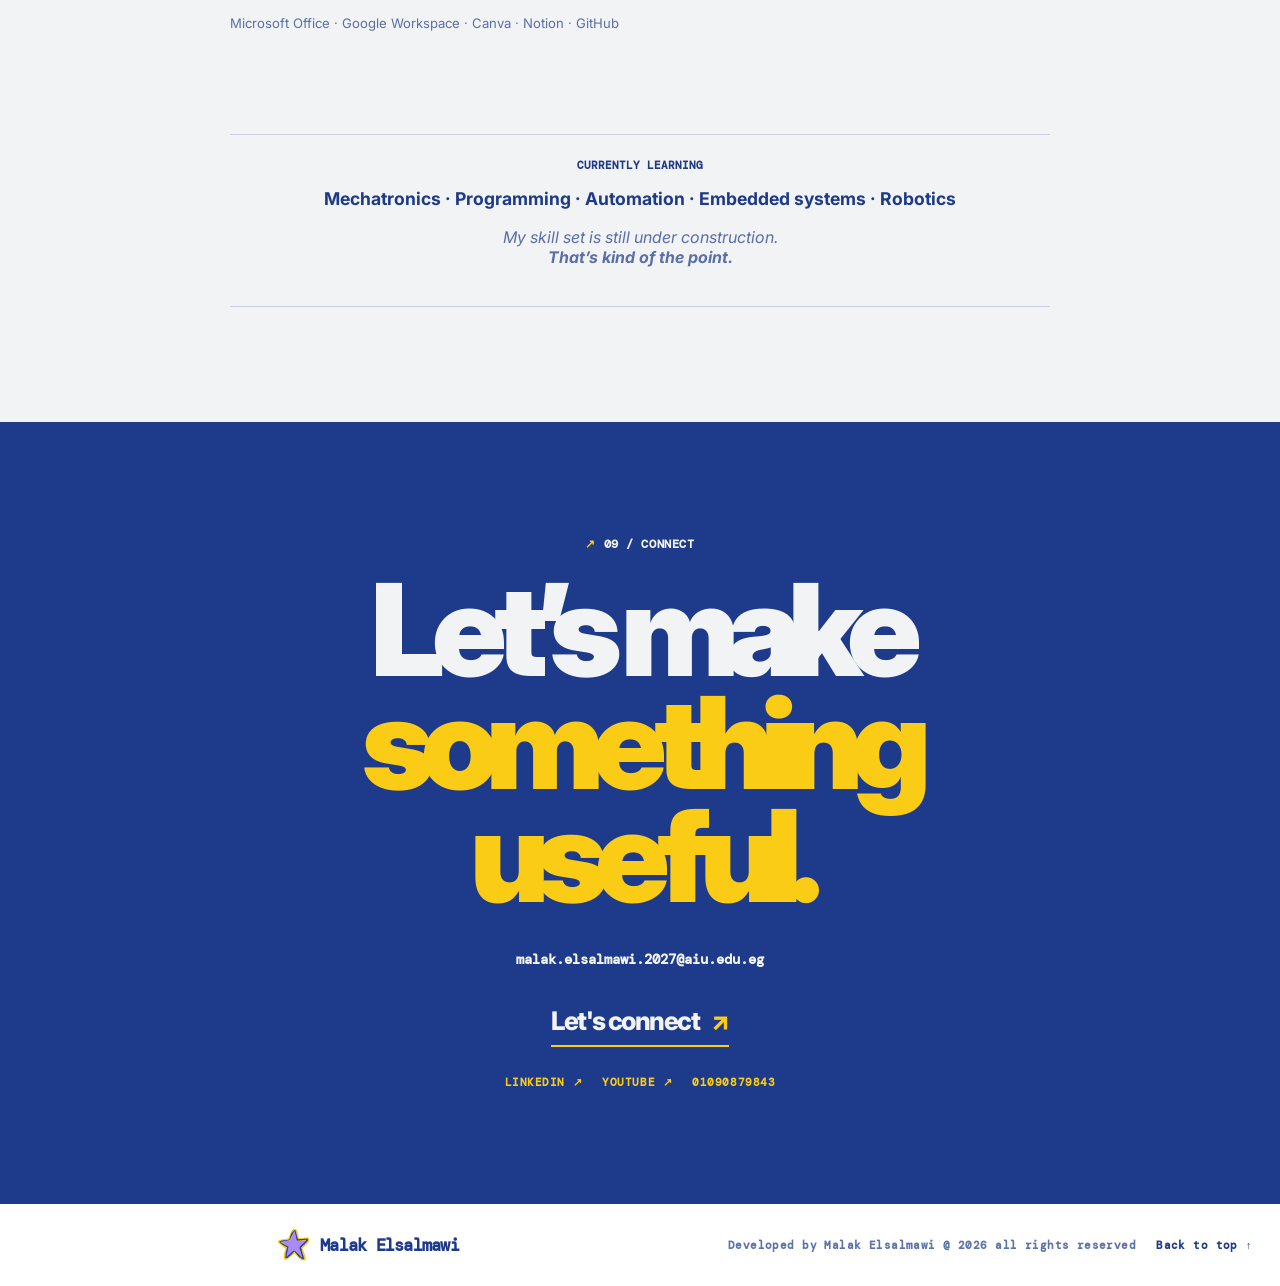
==== commit 612641a7: "Polish premium Slack-style navigation" ====
--- a/index.html
+++ b/index.html
@@ -10,7 +10,7 @@
   <link rel="preconnect" href="https://fonts.googleapis.com" />
   <link rel="preconnect" href="https://fonts.gstatic.com" crossorigin />
   <link href="https://fonts.googleapis.com/css2?family=DM+Mono:wght@400;500&family=Inter:wght@400;500;600;700;800;900&display=swap" rel="stylesheet" />
-  <link rel="stylesheet" href="styles.css?v=single-flow-v2" />
+  <link rel="stylesheet" href="styles.css?v=premium-nav-v3" />
 </head>
 <body>
   <div id="custom-cursor" aria-hidden="true"></div>
@@ -19,12 +19,6 @@
     <nav class="desktop-nav" aria-label="Primary navigation">
       <a href="#about">About</a><a href="#experience">Experience</a><a href="#work">Work</a><a href="#leadership">Impact</a><a href="#skills">Skills</a><a href="#contact">Connect</a>
     </nav>
-    <div class="social-nav" aria-label="Social links">
-      <a href="https://www.instagram.com/" target="_blank" rel="noreferrer" aria-label="Instagram">Instagram</a>
-      <a href="https://www.facebook.com/" target="_blank" rel="noreferrer" aria-label="Facebook">Facebook</a>
-      <a href="https://www.youtube.com/@malak_luminary" target="_blank" rel="noreferrer" aria-label="YouTube">YouTube</a>
-      <a href="mailto:malak.elsalmawi.2027@aiu.edu.eg" aria-label="Email">Email</a>
-    </div>
     <a class="header-cta" href="#contact">Let's connect <span>↗</span></a>
     <button class="menu-toggle" type="button" aria-expanded="false" aria-controls="mobile-menu"><span></span><span></span></button>
     <nav id="mobile-menu" class="mobile-menu" aria-label="Mobile navigation"><a href="#about">About</a><a href="#experience">Experience</a><a href="#work">Work</a><a href="#leadership">Impact</a><a href="#skills">Skills</a><a href="#contact">Connect</a></nav>
@@ -34,7 +28,7 @@
     <section id="home" class="hero section-light">
       <div class="hero-orb"></div><div class="hero-grid page-width">
         <div class="hero-copy reveal"><p class="kicker">01 / Engineering-minded luminary</p><h1>Malak<br /><span>Elsalmawi</span></h1><p class="hero-tagline">Engineering ideas into impact.</p><p class="hero-description">Mechatronics Engineering student with experience in project management, youth initiatives, and building opportunities for young people.</p><div class="hero-actions"><a class="button button-dark" href="#work">Explore my work <span>↗</span></a><a class="button button-outline" href="#contact">Let's connect <span>↗</span></a></div></div>
-        <div class="hero-art reveal reveal-delay"><div class="hero-art-grid"></div><div class="hero-art-ring ring-one"></div><div class="hero-art-ring ring-two"></div><div class="hero-art-cross cross-one"></div><div class="hero-art-cross cross-two"></div><img src="personal-pic-cutout.png" alt="Malak Elsalmawi" /><div class="hero-art-label mono">ME / 2026<br />BUILDING THE NEXT VERSION</div></div>
+        <div class="hero-art reveal reveal-delay"><div class="hero-art-grid"></div><div class="hero-art-ring ring-one"></div><div class="hero-art-ring ring-two"></div><div class="hero-art-cross cross-one"></div><div class="hero-art-cross cross-two"></div><img src="personal-pic-cutout.png" alt="Malak Elsalmawi" /></div>
       </div><div class="hero-bottom page-width mono"><span>Giza, Egypt</span><span class="hero-line"></span><span>Scroll to explore ↓</span></div>
     </section>
 
--- a/styles.css
+++ b/styles.css
@@ -306,3 +306,54 @@
   .work-item h3 { font-size: clamp(2.35rem, 13vw, 5.5rem); }
   .site-footer { justify-content: center; }
 }
+
+
+/* Final premium navigation pass: full-width at rest, floating glass pill on scroll. */
+.site-header {
+  top: 0;
+  width: 100%;
+  min-height: 84px;
+  margin: 0;
+  padding: 0 max(28px, calc((100% - 1240px) / 2));
+  border: 0;
+  border-radius: 0;
+  background: rgba(255, 255, 255, .96);
+  box-shadow: none;
+  backdrop-filter: none;
+  -webkit-backdrop-filter: none;
+  transition: top .28s var(--ease), width .28s var(--ease), min-height .28s var(--ease), margin .28s var(--ease), padding .28s var(--ease), border-radius .28s var(--ease), box-shadow .28s var(--ease), background .28s var(--ease), border-color .28s var(--ease);
+}
+.site-header.scrolled {
+  top: 16px;
+  width: min(1180px, calc(100% - 48px));
+  min-height: 64px;
+  margin: 0 auto;
+  padding: 0 22px;
+  border: 1px solid rgba(30, 58, 138, .14);
+  border-radius: 999px;
+  background: rgba(255, 255, 255, .78);
+  box-shadow: 0 18px 44px rgba(30, 58, 138, .16);
+  backdrop-filter: blur(18px) saturate(1.1);
+  -webkit-backdrop-filter: blur(18px) saturate(1.1);
+}
+.site-header .brand-mark img { width: 34px; height: 34px; }
+.site-header.scrolled .brand-mark img { width: 30px; height: 30px; }
+.site-header .desktop-nav { gap: 28px; }
+.site-header.scrolled .desktop-nav { gap: 22px; }
+.site-header .header-cta { padding: 13px 20px; }
+.site-header.scrolled .header-cta { padding: 11px 17px; font-size: .83rem; }
+.social-nav { display: none !important; }
+
+.hero .kicker, .hero-bottom, .hero-art::after, .hero-art-label { display: none !important; }
+.hero { padding-top: 112px; }
+.hero-art { margin-top: 70px; }
+.hero-art::before { width: 67%; right: 16.5%; height: 73%; }
+.hero::before { display: none; }
+
+@media (max-width: 760px) {
+  .site-header { min-height: 70px; padding: 0 20px; }
+  .site-header.scrolled { top: 10px; width: calc(100% - 24px); min-height: 60px; padding: 0 17px; }
+  .site-header.scrolled .menu-toggle { margin-left: auto; }
+  .hero { padding-top: 78px; }
+  .hero-art { margin-top: 48px; }
+}
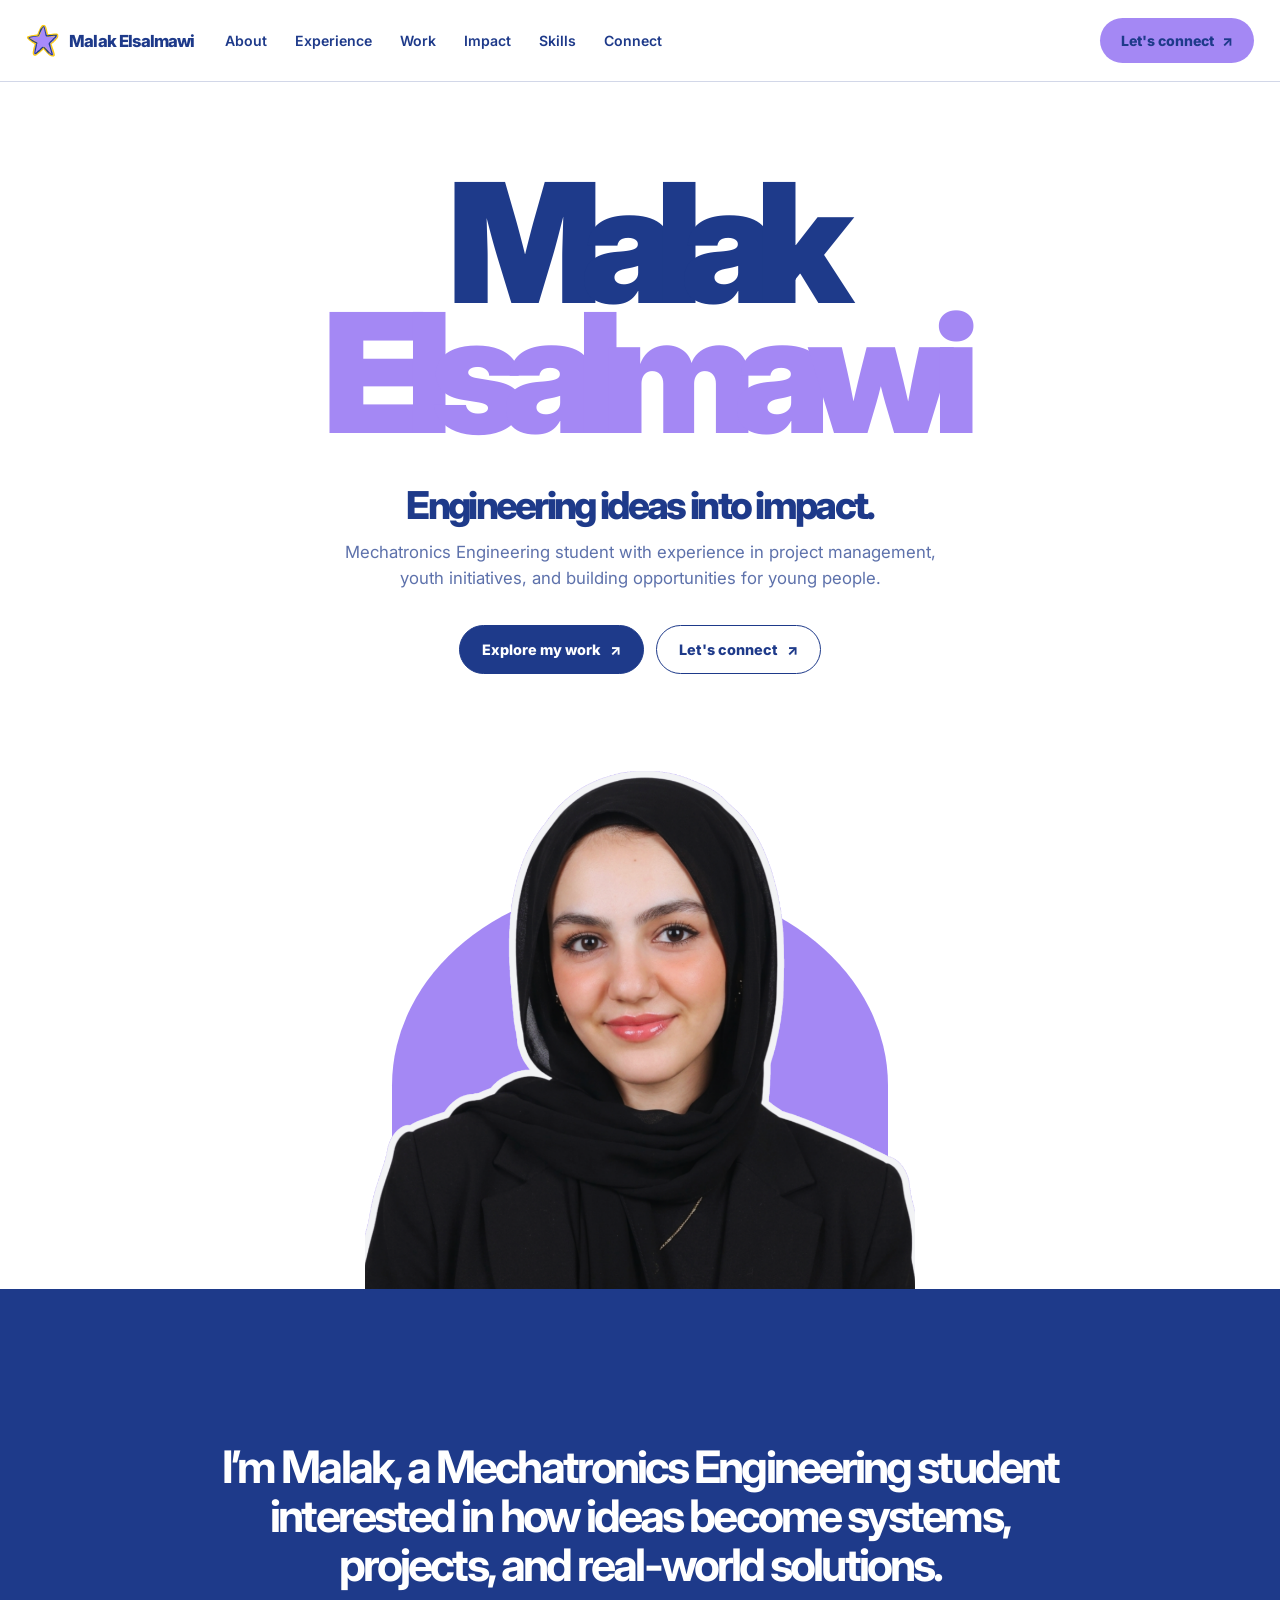
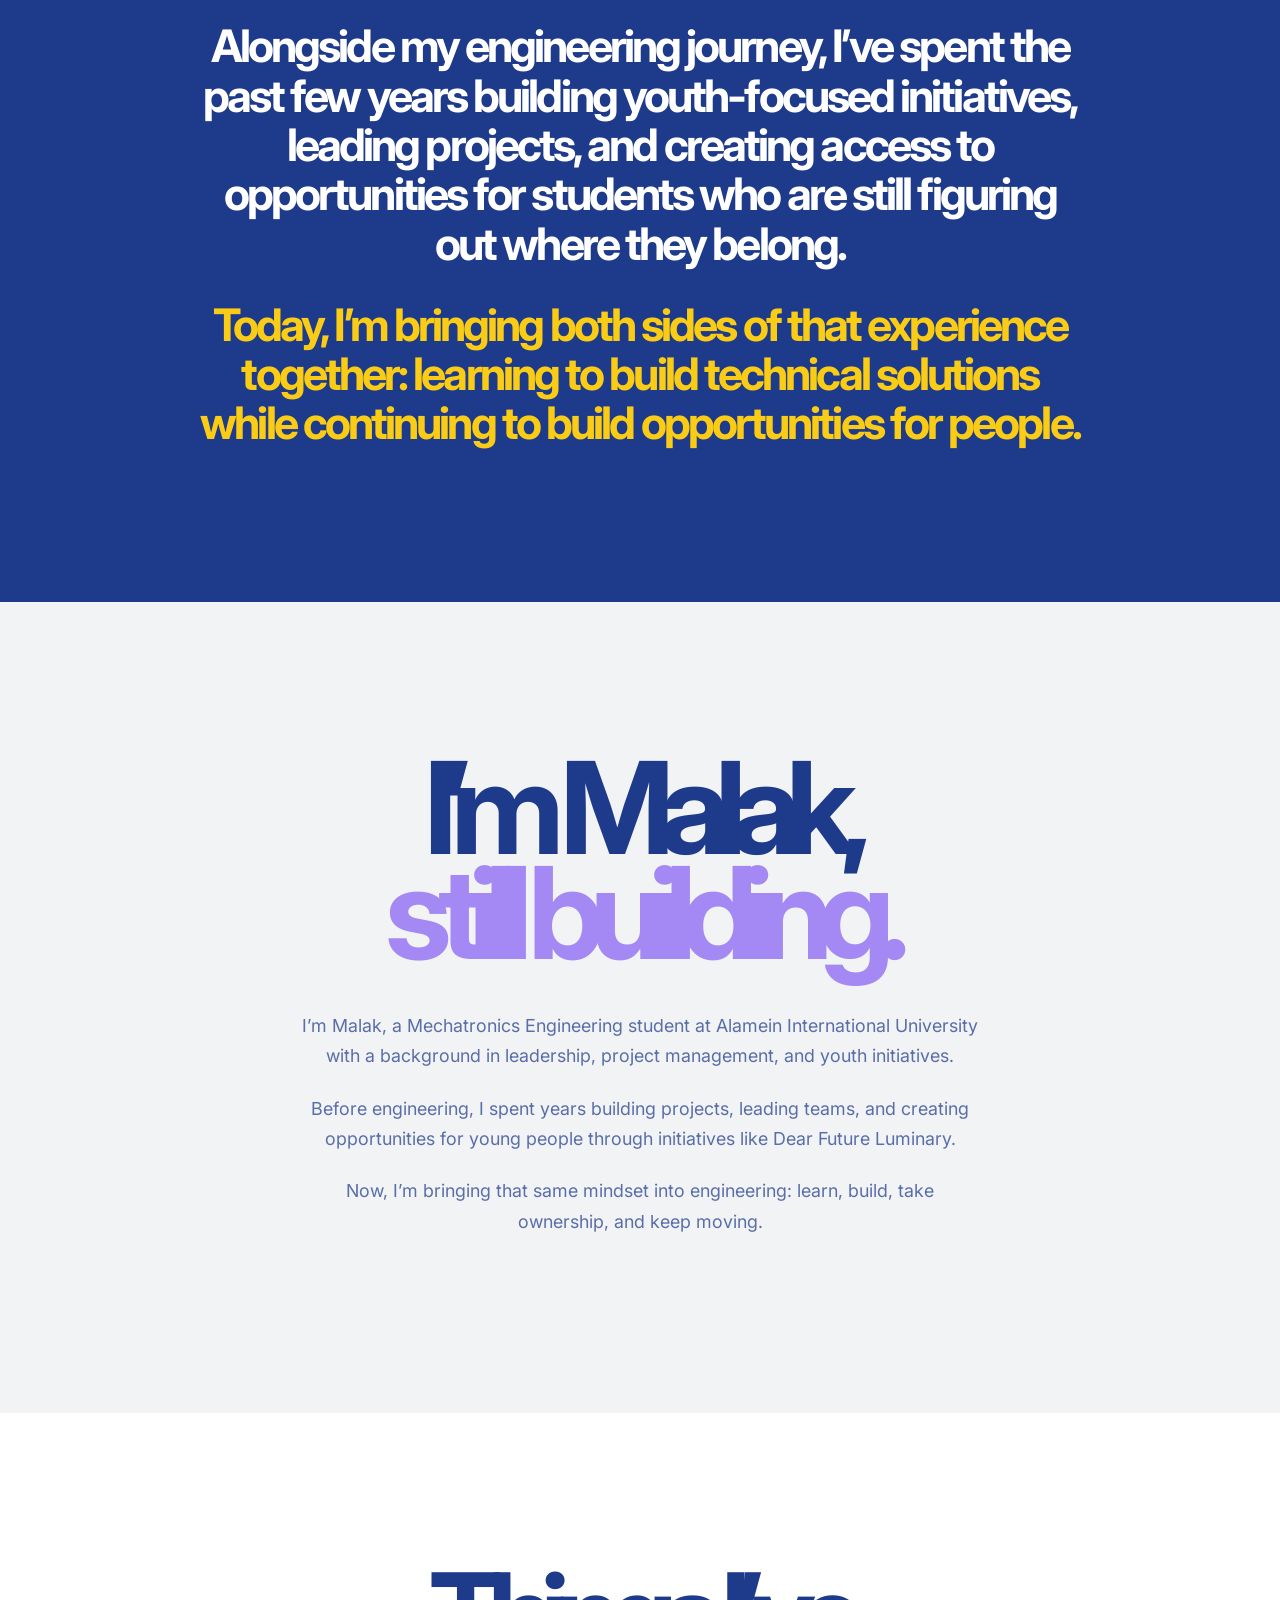
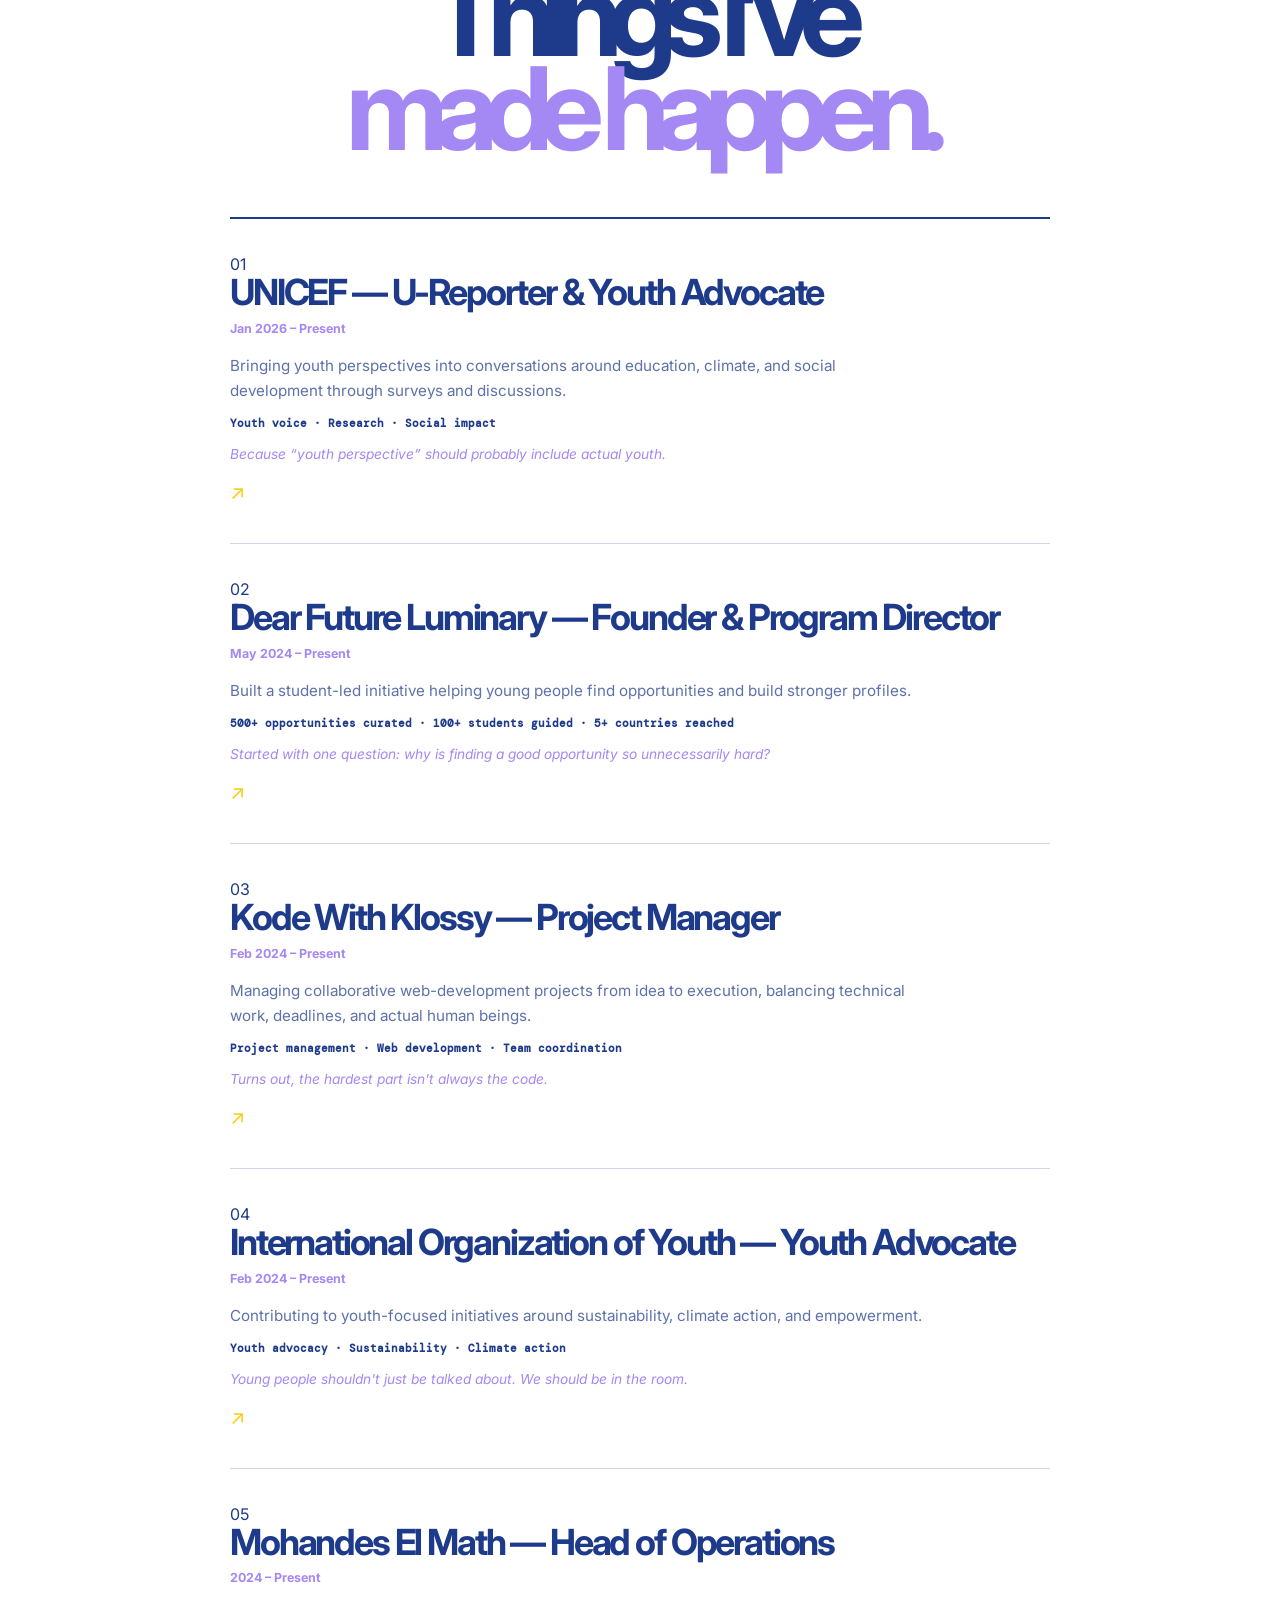
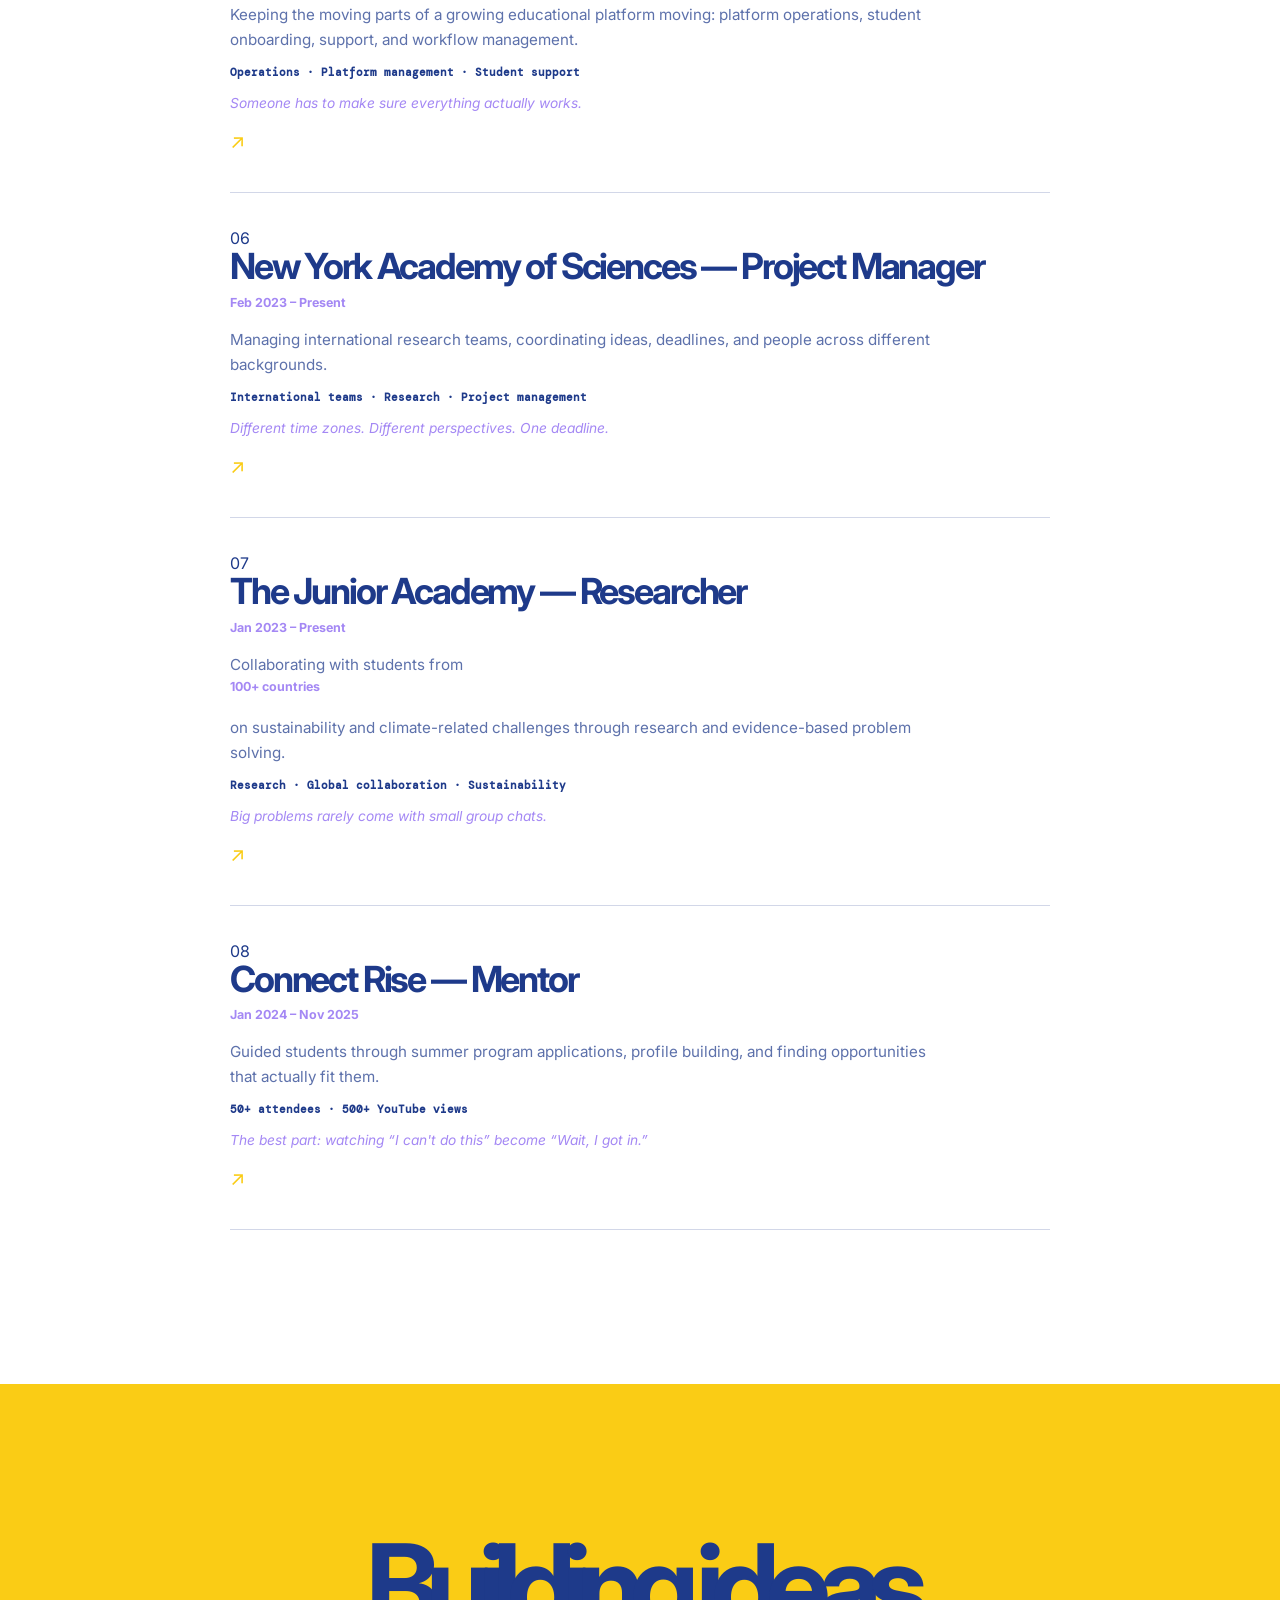
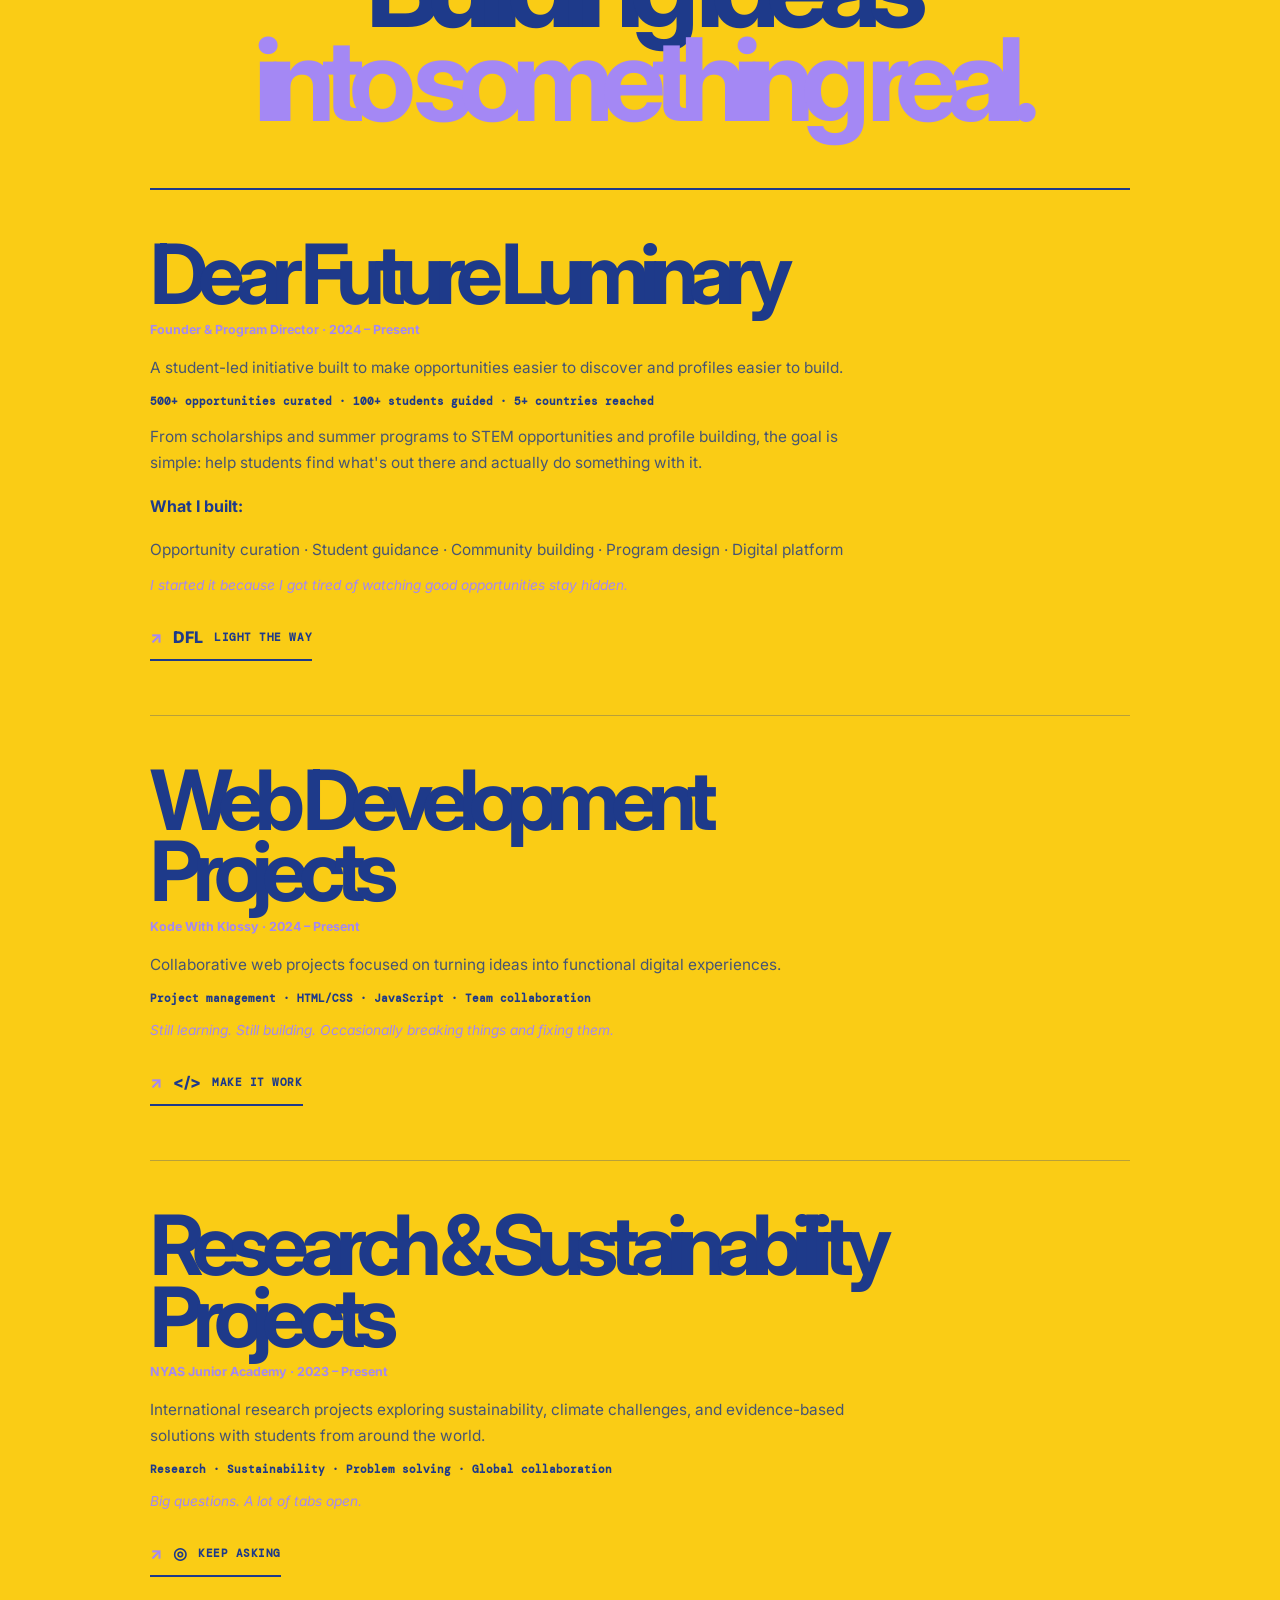
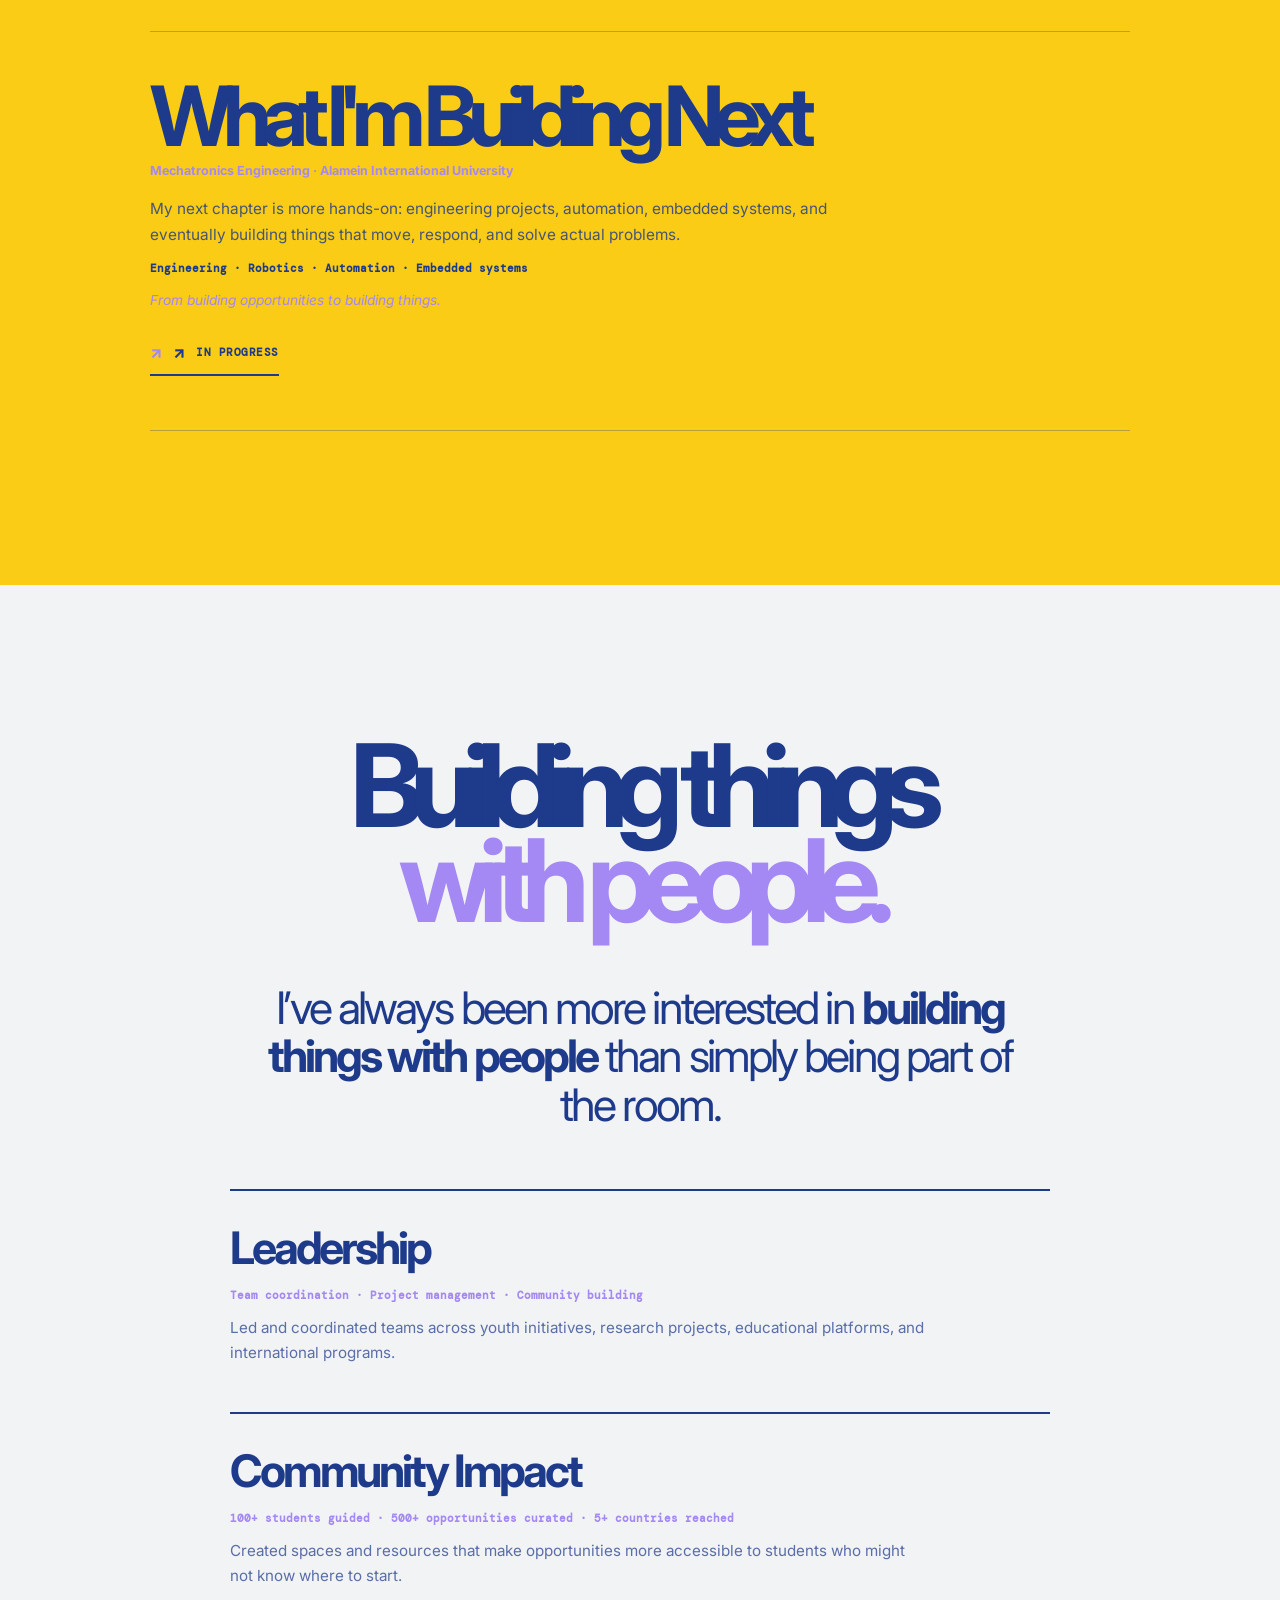
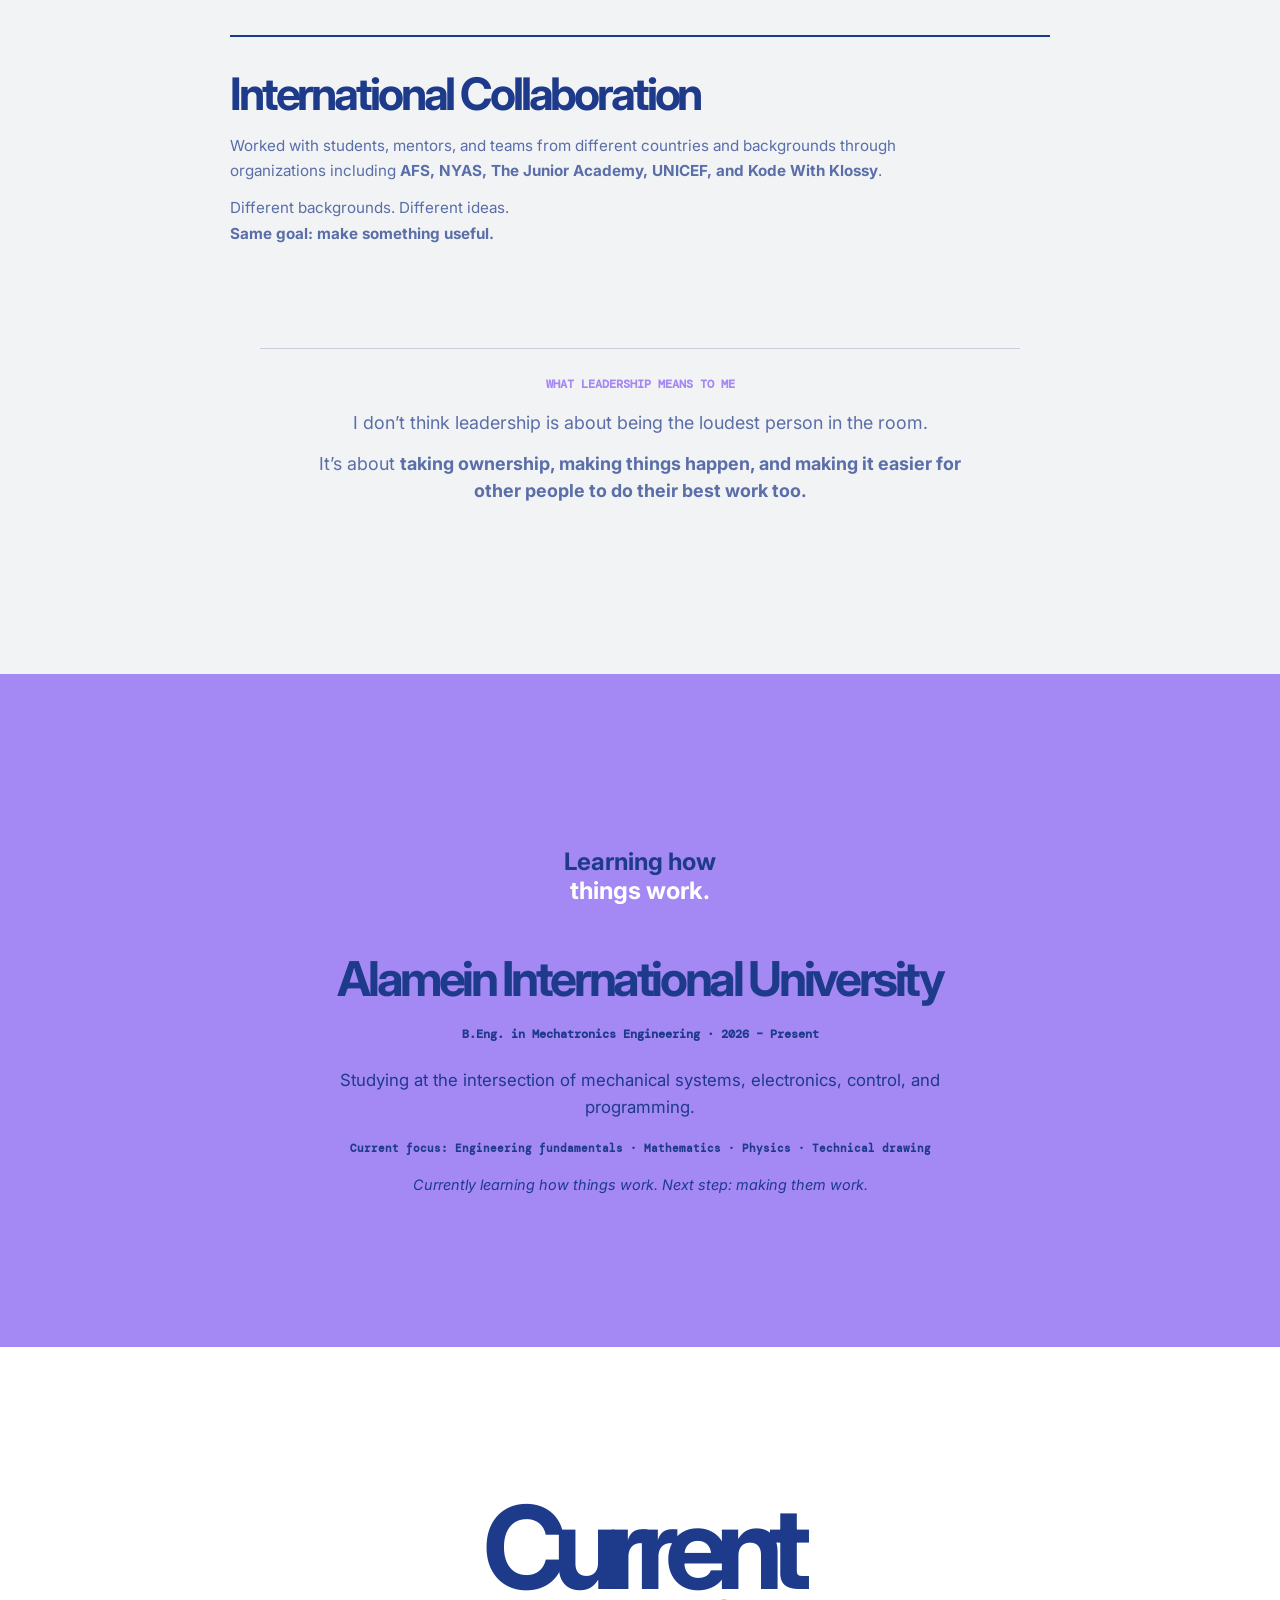
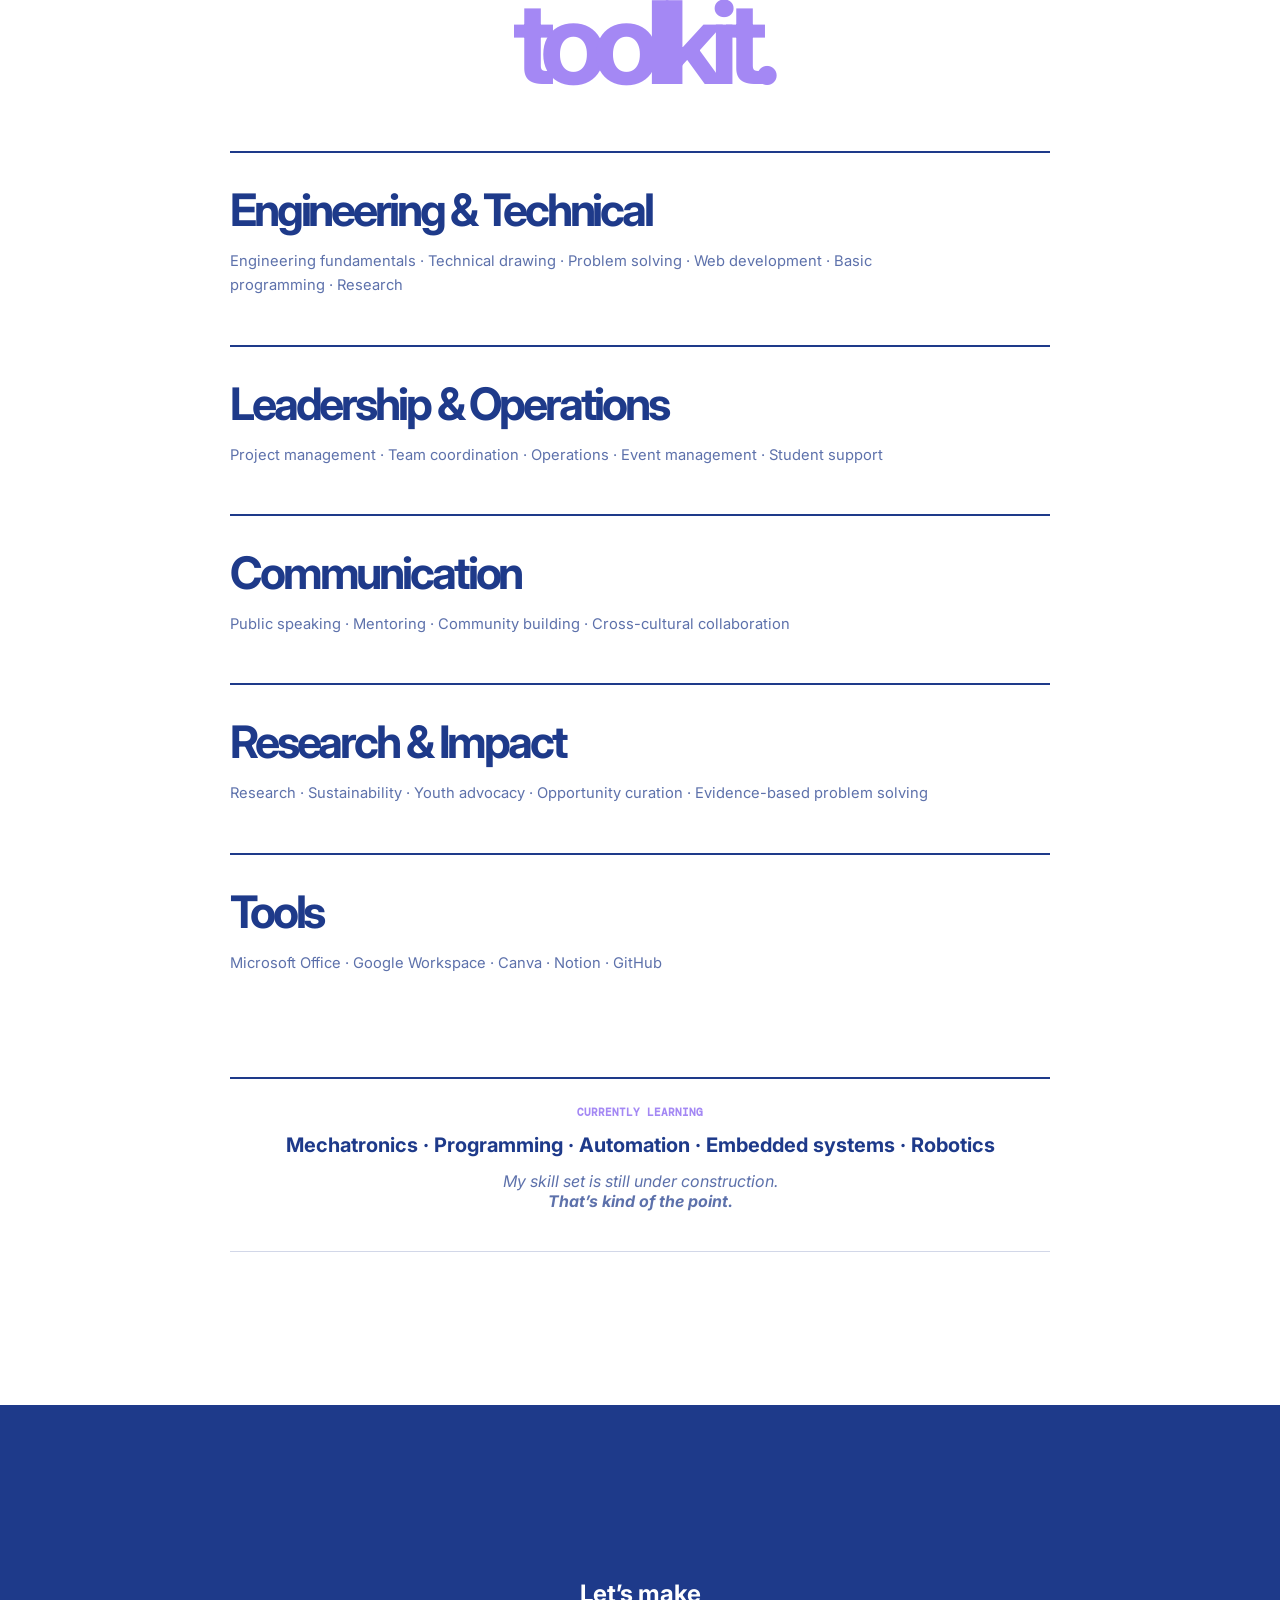
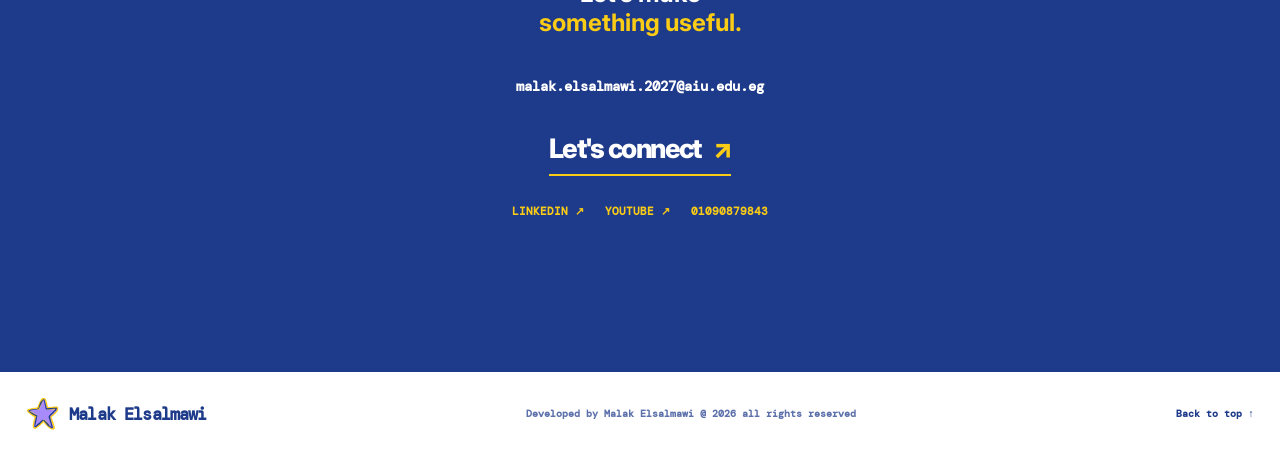
==== commit ca7b1427: "Rebuild every portfolio section from scratch" ====
--- a/index.html
+++ b/index.html
@@ -10,7 +10,7 @@
   <link rel="preconnect" href="https://fonts.googleapis.com" />
   <link rel="preconnect" href="https://fonts.gstatic.com" crossorigin />
   <link href="https://fonts.googleapis.com/css2?family=DM+Mono:wght@400;500&family=Inter:wght@400;500;600;700;800;900&display=swap" rel="stylesheet" />
-  <link rel="stylesheet" href="styles.css?v=premium-nav-v3" />
+  <link rel="stylesheet" href="styles.css?v=full-rebuild-v4" />
 </head>
 <body>
   <div id="custom-cursor" aria-hidden="true"></div>
--- a/styles.css
+++ b/styles.css
@@ -2,358 +2,195 @@
   --purple: #a488f4;
   --yellow: #facc15;
   --blue: #1e3a8a;
+  --white: #fff;
   --paper: #f2f3f5;
-  --ink: #1e3a8a;
-  --line: rgba(30, 58, 138, .18);
   --muted: rgba(30, 58, 138, .72);
+  --line: rgba(30, 58, 138, .2);
   --sans: Inter, Arial, sans-serif;
   --mono: "DM Mono", ui-monospace, monospace;
   --ease: cubic-bezier(.23, 1, .32, 1);
 }
 * { box-sizing: border-box; }
 html { scroll-behavior: smooth; }
-body { margin: 0; background: var(--paper); color: var(--ink); font-family: var(--sans); -webkit-font-smoothing: antialiased; overflow-x: hidden; }
-::selection { background: var(--yellow); color: var(--blue); }
+body { margin: 0; background: var(--white); color: var(--blue); font-family: var(--sans); -webkit-font-smoothing: antialiased; overflow-x: hidden; }
 a { color: inherit; }
 a:focus-visible, button:focus-visible { outline: 3px solid var(--yellow); outline-offset: 4px; }
+::selection { background: var(--yellow); color: var(--blue); }
 #custom-cursor, .cursor-dot, .cursor-ring { display: none !important; }
-.page-width, .container { width: min(1180px, calc(100% - 80px)); margin-inline: auto; }
 
-/* Slack-inspired workspace navigation: quiet, full-width, clear hierarchy. */
-.site-header {
-  position: sticky; top: 0; z-index: 50; width: 100%; min-height: 82px; padding: 0 max(28px, calc((100% - 1240px) / 2));
-  display: flex; align-items: center; gap: 28px; background: var(--paper); border-bottom: 1px solid var(--line);
-  transition: min-height .22s var(--ease), box-shadow .22s var(--ease);
-}
-.site-header.scrolled { min-height: 68px; box-shadow: 0 10px 28px rgba(30, 58, 138, .1); }
-.brand-mark { display: inline-flex; align-items: center; gap: 9px; color: var(--blue); text-decoration: none; font-size: 1.05rem; font-weight: 800; letter-spacing: -.045em; white-space: nowrap; }
+/* Navigation */
+.site-header { position: sticky; top: 0; z-index: 50; width: 100%; min-height: 82px; margin: 0; padding: 0 max(26px, calc((100% - 1240px) / 2)); display: flex; align-items: center; gap: 30px; background: rgba(255,255,255,.96); border-bottom: 1px solid var(--line); transition: top .3s var(--ease), width .3s var(--ease), min-height .3s var(--ease), margin .3s var(--ease), padding .3s var(--ease), border-radius .3s var(--ease), box-shadow .3s var(--ease), background .3s var(--ease); }
+.site-header.scrolled { top: 16px; width: min(1180px, calc(100% - 48px)); min-height: 64px; margin: 0 auto; padding: 0 22px; border: 1px solid rgba(30,58,138,.14); border-radius: 999px; background: rgba(255,255,255,.78); box-shadow: 0 18px 44px rgba(30,58,138,.16); backdrop-filter: blur(18px) saturate(1.1); -webkit-backdrop-filter: blur(18px) saturate(1.1); }
+.brand-mark { display: inline-flex; align-items: center; gap: 9px; color: var(--blue); text-decoration: none; font-size: 1.04rem; font-weight: 800; letter-spacing: -.05em; white-space: nowrap; }
 .brand-mark img { width: 34px; height: 34px; object-fit: contain; }
-.desktop-nav { display: flex; align-items: center; gap: 27px; margin-left: 14px; flex: 1; }
-.desktop-nav a { position: relative; padding: 12px 0; color: var(--blue); text-decoration: none; font-size: .9rem; font-weight: 600; letter-spacing: -.02em; }
-.desktop-nav a::after { content: ""; position: absolute; left: 0; right: 0; bottom: 4px; height: 3px; background: var(--yellow); transform: scaleX(0); transform-origin: right; transition: transform .2s var(--ease); }
+.site-header.scrolled .brand-mark img { width: 30px; height: 30px; }
+.desktop-nav { display: flex; align-items: center; gap: 28px; flex: 1; }
+.desktop-nav a { position: relative; padding: 12px 0; color: var(--blue); text-decoration: none; font-size: .88rem; font-weight: 600; }
+.desktop-nav a::after { content: ""; position: absolute; left: 0; right: 0; bottom: 3px; height: 3px; background: var(--yellow); transform: scaleX(0); transform-origin: right; transition: transform .2s var(--ease); }
 .desktop-nav a:hover::after, .desktop-nav a:focus-visible::after { transform: scaleX(1); transform-origin: left; }
-.header-cta { display: inline-flex; align-items: center; gap: 9px; padding: 14px 21px; border-radius: 999px; background: var(--purple); color: var(--blue); text-decoration: none; font-size: .9rem; font-weight: 800; transition: transform .2s var(--ease), background .2s var(--ease); }
+.header-cta { display: inline-flex; align-items: center; gap: 8px; padding: 14px 21px; border-radius: 999px; background: var(--purple); color: var(--blue); text-decoration: none; font-size: .88rem; font-weight: 800; transition: background .2s var(--ease), transform .2s var(--ease); }
 .header-cta:hover, .header-cta:focus-visible { background: var(--yellow); transform: translateY(-2px); }
-.header-cta span { font-size: 1.1rem; }
-.social-nav { display: flex; align-items: center; gap: 8px; }
-.social-nav a { display: grid; place-items: center; width: 29px; height: 29px; border: 1px solid var(--line); border-radius: 50%; color: var(--blue); text-decoration: none; font-size: 0; transition: background .18s var(--ease), border-color .18s var(--ease), transform .18s var(--ease); }
-.social-nav a::before { font: 700 .78rem var(--sans); }
-.social-nav a:nth-child(1)::before { content: "◎"; }
-.social-nav a:nth-child(2)::before { content: "f"; }
-.social-nav a:nth-child(3)::before { content: "▶"; font-size: .52rem; }
-.social-nav a:nth-child(4)::before { content: "@"; font-family: var(--mono); }
-.social-nav a:hover, .social-nav a:focus-visible { background: var(--yellow); border-color: var(--yellow); transform: translateY(-2px); }
-.menu-toggle, .mobile-menu { display: none; }
+.menu-toggle, .mobile-menu, .social-nav { display: none; }
 
+/* Shared layout */
 main { overflow: hidden; }
-section { scroll-margin-top: 90px; }
-.section-space { padding: clamp(82px, 9vw, 135px) 0; }
-.section-light { background: var(--purple); }
+section { scroll-margin-top: 100px; }
+.page-width, .container { width: min(1100px, calc(100% - 72px)); margin-inline: auto; }
+.section-space { padding: clamp(95px, 12vw, 180px) 0; }
+.kicker, .section-label, .section-index, .heading-note, .work-number, .impact-number, .skill-grid article > span { display: none !important; }
+.section-light { background: var(--white); }
 .section-white { background: var(--paper); }
-.section-blue { background: var(--blue); color: var(--paper); }
+.section-blue { background: var(--blue); color: var(--white); }
 .section-purple { background: var(--purple); color: var(--blue); }
 .section-yellow { background: var(--yellow); color: var(--blue); }
-.kicker, .section-label { margin: 0 0 24px; color: var(--blue); font: 600 .72rem var(--mono); letter-spacing: .05em; text-transform: uppercase; }
-.kicker::before, .section-label::before { content: "↗  "; color: var(--yellow); }
-.kicker.yellow { color: var(--paper); }
 
-/* Hero: product landing-page energy, not a poster. */
-.hero { position: relative; min-height: 710px; padding: 90px 0 42px; background: var(--purple); }
-.hero::before { content: ""; position: absolute; left: -120px; bottom: -180px; width: 420px; height: 420px; border: 2px solid var(--blue); border-radius: 50%; opacity: .14; }
-.hero-grid { width: min(1180px, calc(100% - 80px)); min-height: 550px; margin: 0 auto; display: grid; grid-template-columns: minmax(0, 1fr) minmax(380px, .9fr); gap: 64px; align-items: center; position: relative; z-index: 1; }
-.hero-copy { max-width: 610px; }
-.hero h1 { margin: 0; color: var(--blue); font-size: clamp(4.6rem, 9vw, 8.8rem); line-height: .86; letter-spacing: -.1em; font-weight: 900; }
-.hero h1 span { color: var(--paper); }
-.hero-tagline { max-width: 520px; margin: 33px 0 13px; color: var(--blue); font-size: clamp(1.45rem, 2.7vw, 2.35rem); line-height: 1; letter-spacing: -.065em; font-weight: 800; }
-.hero-description { max-width: 500px; margin: 0; color: var(--blue); font-size: 1.05rem; line-height: 1.55; }
-.hero-actions { display: flex; flex-wrap: wrap; gap: 12px; margin-top: 33px; }
-.button { display: inline-flex; align-items: center; gap: 10px; padding: 15px 21px; border-radius: 999px; border: 1px solid var(--blue); text-decoration: none; font-size: .9rem; font-weight: 800; transition: transform .2s var(--ease), background .2s var(--ease), color .2s var(--ease); }
+/* Hero: calm, spacious, high confidence. */
+.hero { padding: 96px 0 0; background: var(--white); text-align: center; }
+.hero-grid { width: min(1080px, calc(100% - 40px)); margin: 0 auto; display: block; }
+.hero-copy { max-width: 860px; margin: 0 auto; }
+.hero h1 { margin: 0; color: var(--blue); font-size: clamp(5.1rem, 13vw, 13rem); line-height: .78; letter-spacing: -.13em; font-weight: 900; }
+.hero h1 span { color: var(--purple); }
+.hero-tagline { margin: 48px auto 15px; color: var(--blue); font-size: clamp(1.7rem, 3vw, 2.7rem); line-height: 1; letter-spacing: -.07em; font-weight: 800; }
+.hero-description { max-width: 600px; margin: 0 auto; color: var(--muted); font-size: 1.05rem; line-height: 1.55; }
+.hero-actions { display: flex; justify-content: center; flex-wrap: wrap; gap: 12px; margin-top: 34px; }
+.button { display: inline-flex; align-items: center; gap: 9px; padding: 15px 22px; border-radius: 999px; border: 1px solid var(--blue); text-decoration: none; font-size: .9rem; font-weight: 800; transition: transform .2s var(--ease), background .2s var(--ease), color .2s var(--ease); }
 .button:hover, .button:focus-visible { transform: translateY(-2px); }
-.button-dark { background: var(--blue); color: var(--paper); }
+.button-dark { background: var(--blue); color: var(--white); }
 .button-dark:hover, .button-dark:focus-visible { background: var(--yellow); color: var(--blue); }
-.button-outline { background: transparent; color: var(--blue); }
+.button-outline { color: var(--blue); background: var(--white); }
 .button-outline:hover, .button-outline:focus-visible { background: var(--paper); }
-.hero-art { position: relative; min-height: 540px; display: grid; place-items: end center; }
-.hero-art::before { content: ""; position: absolute; width: 92%; height: 78%; right: 0; bottom: 2%; background: var(--yellow); border-radius: 44% 56% 50% 50% / 42% 44% 56% 58%; transform: rotate(-7deg); }
-.hero-art::after { content: "MALAK / 2026"; position: absolute; top: 2%; right: 0; color: var(--blue); font: 600 .66rem var(--mono); letter-spacing: .08em; }
-.hero-art img { position: relative; z-index: 1; width: 100%; max-width: 500px; height: 555px; object-fit: contain; object-position: bottom; }
-.hero-art-label { position: absolute; z-index: 2; left: 4%; bottom: 3%; color: var(--blue); font: 600 .66rem/1.5 var(--mono); letter-spacing: .06em; }
-.hero-bottom { width: min(1180px, calc(100% - 80px)); margin: 5px auto 0; padding-top: 17px; border-top: 1px solid rgba(30, 58, 138, .27); display: flex; justify-content: space-between; color: var(--blue); font: 600 .68rem var(--mono); letter-spacing: .06em; text-transform: uppercase; }
+.hero-art { width: min(730px, 100%); min-height: 520px; margin: 65px auto 0; position: relative; display: grid; place-items: end center; }
+.hero-art::before { content: ""; position: absolute; width: 68%; height: 74%; right: 16%; bottom: 0; background: var(--purple); border-radius: 50% 50% 0 0; }
+.hero-art img { position: relative; z-index: 1; width: 100%; max-width: 550px; height: 550px; object-fit: contain; object-position: bottom; }
+.hero-bottom { display: none; }
 
-/* Content sections use open layouts, not card grids. */
-.intro { background: var(--paper); }
-.intro-grid { display: grid; grid-template-columns: 210px minmax(0, 750px); gap: 80px; align-items: start; }
-.section-index { color: var(--purple); font: 600 .72rem var(--mono); letter-spacing: .05em; text-transform: uppercase; }
-.intro-copy { font-size: clamp(1.55rem, 2.6vw, 2.45rem); line-height: 1.13; letter-spacing: -.055em; font-weight: 700; }
-.intro-copy p { margin: 0 0 27px; }
-.about-grid, .content-grid, .contact-grid { display: grid; grid-template-columns: minmax(0, .9fr) minmax(0, 1.1fr); gap: 100px; }
-.about h2, .education h2, .contact h2 { margin: 0; color: var(--paper); font-size: clamp(3.8rem, 7vw, 7.2rem); line-height: .88; letter-spacing: -.1em; font-weight: 900; }
-.about h2 span, .education h2 span, .contact h2 span { color: var(--yellow); }
-.about-copy { max-width: 620px; color: var(--paper); font-size: 1.05rem; line-height: 1.65; }
+/* Intro: single wide statement, like a product manifesto. */
+.intro { background: var(--blue); color: var(--white); }
+.intro-grid { width: min(880px, calc(100% - 48px)); display: block; text-align: center; }
+.intro-copy { margin: 0 auto; color: var(--white); font-size: clamp(1.7rem, 3.5vw, 3.2rem); line-height: 1.1; letter-spacing: -.065em; font-weight: 700; }
+.intro-copy p { margin: 0 0 32px; }
+.intro-copy p:last-child { margin-bottom: 0; color: var(--yellow); }
+
+/* About: a clean typographic pause. */
+.about { background: var(--paper); color: var(--blue); }
+.about-grid { width: min(820px, calc(100% - 48px)); display: block; text-align: center; }
+.about h2 { margin: 0; color: var(--blue); font-size: clamp(4.3rem, 10vw, 9rem); line-height: .82; letter-spacing: -.12em; }
+.about h2 span { color: var(--purple); }
+.about-copy { margin: 45px auto 0; max-width: 680px; color: var(--muted); font-size: 1.12rem; line-height: 1.7; }
 .about-copy p { margin: 0 0 22px; }
-.section-heading { display: flex; align-items: end; justify-content: space-between; gap: 30px; margin-bottom: 60px; }
-.section-heading h2 { margin: 0; color: var(--blue); font-size: clamp(3.5rem, 6.8vw, 6.8rem); line-height: .87; letter-spacing: -.095em; font-weight: 900; }
+
+/* Experience: one confident vertical rhythm, no columns. */
+.experience { background: var(--white); }
+.section-heading { width: min(820px, calc(100% - 48px)); margin: 0 auto 62px; text-align: center; }
+.section-heading h2 { margin: 0; color: var(--blue); font-size: clamp(4rem, 9vw, 8.5rem); line-height: .82; letter-spacing: -.12em; }
 .section-heading h2 em { color: var(--purple); font-style: normal; }
-.light-heading h2, .light-heading h2 span { color: var(--blue); }
-.heading-note { margin: 0 0 5px; color: var(--muted); font: 600 .72rem/1.55 var(--mono); letter-spacing: .05em; text-align: right; text-transform: uppercase; }
+.experience-list, .exp-list { width: min(820px, calc(100% - 48px)); margin-inline: auto; border-top: 2px solid var(--blue); }
+.experience-item, .exp-item { display: block; padding: 35px 0 39px; border-bottom: 1px solid var(--line); transition: padding .2s var(--ease); }
+.experience-item:hover, .exp-item:hover { padding-left: 12px; padding-right: 12px; background: var(--yellow); }
+.experience-item h3, .exp-role h3 { margin: 0 0 10px; color: var(--blue); font-size: clamp(1.55rem, 3vw, 2.25rem); line-height: 1.02; letter-spacing: -.06em; }
+.experience-item strong { display: block; margin-bottom: 17px; color: var(--purple); font-size: .78rem; }
+.experience-item p, .exp-role p { max-width: 700px; margin: 0 0 12px; color: var(--muted); font-size: .95rem; line-height: 1.65; }
+.experience-item b { display: block; max-width: 700px; color: var(--blue); font: 600 .7rem/1.6 var(--mono); }
+.experience-item i { display: block; max-width: 700px; margin-top: 13px; color: var(--purple); font-size: .86rem; }
+.item-arrow { display: block; margin-top: 18px; color: var(--yellow); font-size: 1.25rem; }
 
-.experience-list, .exp-list { border-top: 2px solid var(--blue); }
-.experience-item, .exp-item { display: grid; grid-template-columns: 48px 1fr 25px; gap: 24px; align-items: start; padding: 28px 0; border-bottom: 1px solid var(--line); transition: background .2s var(--ease), padding .2s var(--ease); }
-.experience-item:hover, .exp-item:hover { padding-left: 17px; padding-right: 17px; background: var(--yellow); }
-.item-number, .exp-date, .work-number, .impact-number, .skill-grid article > span { color: var(--purple); font: 600 .68rem var(--mono); letter-spacing: .05em; }
-.experience-item h3, .exp-role h3, .work-item h3, .impact-grid h3, .skill-grid h3, .education-copy h3 { margin: 0 0 8px; color: var(--blue); font-size: clamp(1.25rem, 2vw, 1.8rem); line-height: 1.05; letter-spacing: -.05em; }
-.experience-item strong { display: block; margin-bottom: 14px; color: var(--purple); font-size: .76rem; }
-.experience-item p, .exp-role p, .work-item p, .impact-grid p, .skill-grid p { max-width: 760px; margin: 0 0 11px; color: var(--muted); font-size: .93rem; line-height: 1.62; }
-.experience-item b, .work-item b, .education-copy b { display: block; color: var(--blue); font: 600 .7rem/1.6 var(--mono); }
-.experience-item i, .work-item i, .education-copy i { display: block; margin-top: 12px; color: var(--purple); font-size: .84rem; }
-.item-arrow { color: var(--purple); font-size: 1.25rem; }
+/* Work: yellow product canvas with open project rows. */
+.work { background: var(--yellow); color: var(--blue); }
+.work .section-heading h2 { color: var(--blue); }
+.work .section-heading h2 span { color: var(--purple); }
+.work-list { width: min(980px, calc(100% - 48px)); margin-inline: auto; border-top: 2px solid var(--blue); }
+.work-item { display: block; padding: 48px 0 54px; border-bottom: 1px solid rgba(30,58,138,.3); }
+.work-item:hover { padding-left: 14px; padding-right: 14px; background: var(--white); }
+.work-item h3 { max-width: 800px; margin: 0 0 12px; color: var(--blue); font-size: clamp(2.7rem, 6.5vw, 6.5rem); line-height: .86; letter-spacing: -.12em; }
+.work-item strong { display: block; margin-bottom: 18px; color: var(--purple); font-size: .78rem; }
+.work-item p { max-width: 700px; margin: 0 0 13px; color: rgba(30,58,138,.82); font-size: .96rem; line-height: 1.65; }
+.work-item b { display: block; max-width: 700px; margin-bottom: 13px; color: var(--blue); font: 600 .7rem/1.6 var(--mono); }
+.work-item i { display: block; max-width: 700px; margin-top: 14px; color: var(--purple); font-size: .86rem; }
+.work-mark, .work-mark-yellow, .work-mark-dark { display: inline-flex; align-items: center; gap: 11px; width: auto; height: auto; min-height: 0; margin-top: 22px; padding: 12px 0; border: 0; border-bottom: 2px solid var(--blue); border-radius: 0; background: transparent; color: var(--blue); font-size: 1rem; font-weight: 800; letter-spacing: 0; transform: none; }
+.work-mark::before, .work-mark-yellow::before, .work-mark-dark::before { content: "↗"; color: var(--purple); }
+.work-mark span, .work-mark-yellow span, .work-mark-dark span { color: var(--blue); font: 600 .68rem var(--mono); letter-spacing: .05em; }
 
-/* Projects are the visual center: oversized rows with a playful work marker. */
-.work { background: var(--purple); }
-.work-list { border-top: 2px solid var(--blue); }
-.work-item { display: grid; grid-template-columns: 105px minmax(0, 1fr) 220px; gap: 35px; align-items: center; padding: 48px 0; border-bottom: 1px solid rgba(30, 58, 138, .32); transition: background .2s var(--ease), padding .2s var(--ease); }
-.work-item:hover { background: var(--yellow); padding-left: 18px; padding-right: 18px; }
-.work-number { color: var(--blue); }
-.work-item h3 { font-size: clamp(2.1rem, 4vw, 4.6rem); line-height: .9; }
-.work-item strong { display: block; margin-bottom: 17px; color: var(--blue); font-size: .76rem; }
-.work-item b { margin-bottom: 12px; }
-.work-mark { width: 205px; height: 185px; display: grid; place-content: center; gap: 9px; border-radius: 28px; background: var(--blue); color: var(--yellow); font-size: 4rem; font-weight: 900; text-align: center; letter-spacing: -.13em; transform: rotate(3deg); }
-.work-mark span { color: var(--paper); font: 600 .56rem var(--mono); letter-spacing: .07em; }
-.work-mark-yellow { background: var(--yellow); color: var(--blue); transform: rotate(-3deg); }
-.work-mark-yellow span, .work-mark-dark span { color: var(--blue); }
-.work-mark-dark { background: var(--paper); color: var(--blue); transform: rotate(2deg); }
+/* Impact and skills: editorial dividers, never a grid. */
+.leadership { background: var(--paper); }
+.leadership-intro { width: min(780px, calc(100% - 48px)); margin: -5px auto 60px; color: var(--blue); text-align: center; font-size: clamp(1.7rem, 3.5vw, 3.2rem); line-height: 1.08; letter-spacing: -.065em; }
+.impact-grid, .skill-grid { width: min(820px, calc(100% - 48px)); display: block; margin-inline: auto; }
+.impact-grid article, .skill-grid article { padding: 30px 0 35px; border-top: 2px solid var(--blue); }
+.impact-grid h3, .skill-grid h3 { margin: 0 0 12px; color: var(--blue); font-size: clamp(1.7rem, 3.5vw, 2.8rem); letter-spacing: -.07em; }
+.impact-grid b { display: block; margin-bottom: 10px; color: var(--purple); font: 600 .7rem/1.6 var(--mono); }
+.impact-grid p, .skill-grid p { max-width: 700px; margin: 0 0 12px; color: var(--muted); font-size: .95rem; line-height: 1.65; }
+.leadership-meaning { width: min(760px, calc(100% - 48px)); display: block; margin: 55px auto 0; padding-top: 28px; border-top: 1px solid var(--line); text-align: center; }
+.leadership-meaning span { display: block; margin-bottom: 18px; color: var(--purple); font: 600 .72rem var(--mono); text-transform: uppercase; }
+.leadership-meaning p { max-width: 650px; margin: 0 auto 15px; color: var(--muted); font-size: 1.12rem; line-height: 1.5; }
+.education { background: var(--purple); }
+.education-grid { width: min(820px, calc(100% - 48px)); display: block; margin-inline: auto; text-align: center; }
+.education h2 { color: var(--blue); }
+.education h2 span { color: var(--white); }
+.education-copy { max-width: 680px; margin: 44px auto 0; color: var(--blue); }
+.education-copy h3 { margin: 0 0 14px; color: var(--blue); font-size: clamp(1.8rem, 4vw, 3rem); letter-spacing: -.07em; }
+.education-copy strong { font: 600 .75rem var(--mono); }
+.education-copy p { margin: 25px 0 15px; font-size: 1.05rem; line-height: 1.6; }
+.education-copy b { font: 600 .7rem/1.6 var(--mono); }
+.education-copy i { display: block; margin-top: 18px; font-size: .9rem; }
+.skills { background: var(--white); }
+.skill-grid article { padding-top: 30px; }
+.skill-grid p { font-size: .92rem; }
+.learning-line { width: min(820px, calc(100% - 48px)); display: block; margin: 55px auto 0; padding: 26px 0; border-top: 2px solid var(--blue); border-bottom: 1px solid var(--line); text-align: center; }
+.learning-line span, .learning-line strong, .learning-line p { display: block; margin: 0 0 14px; }
+.learning-line span { color: var(--purple); font: 600 .7rem var(--mono); text-transform: uppercase; }
+.learning-line strong { font-size: 1.25rem; }
+.learning-line p { color: var(--muted); font-style: italic; }
 
-.leadership-intro { max-width: 750px; margin: -12px 0 65px; font-size: clamp(1.55rem, 2.8vw, 2.65rem); line-height: 1.12; letter-spacing: -.055em; }
-.impact-grid { display: grid; grid-template-columns: repeat(3, 1fr); gap: 35px; }
-.impact-grid article, .skill-grid article { padding-top: 18px; border-top: 2px solid var(--blue); }
-.impact-grid h3 { margin-top: 35px; }
-.impact-grid b { font: 600 .7rem/1.6 var(--mono); }
-.leadership-meaning { display: grid; grid-template-columns: 1fr 1fr 1fr; gap: 30px; margin-top: 80px; padding-top: 23px; border-top: 1px solid var(--line); }
-.leadership-meaning span { font: 600 .7rem var(--mono); text-transform: uppercase; }
-.leadership-meaning p { margin: 0; color: var(--muted); line-height: 1.6; }
-.education-copy { display: grid; align-content: center; gap: 14px; color: var(--blue); }
-.education-copy h3 { font-size: 2rem; }
-.education-copy strong { font: 600 .74rem var(--mono); }
-.education-copy p, .education-copy b, .education-copy i { margin: 0; }
-.skill-grid { display: grid; grid-template-columns: repeat(5, 1fr); gap: 25px; }
-.skill-grid h3 { margin-top: 31px; font-size: 1.08rem; }
-.skill-grid p { font-size: .82rem; }
-.learning-line { display: grid; grid-template-columns: 1fr 1.4fr 1fr; gap: 30px; margin-top: 70px; padding: 23px 0; border-top: 1px solid var(--line); border-bottom: 1px solid var(--line); }
-.learning-line span { font: 600 .7rem var(--mono); text-transform: uppercase; }
-.learning-line strong { font-size: 1.1rem; line-height: 1.3; }
-.learning-line p { margin: 0; color: var(--muted); font-style: italic; }
-
-.contact-grid { align-items: end; }
-.contact-copy > p { color: var(--paper); font: 600 .88rem var(--mono); word-break: break-word; }
-.contact-email { display: inline-flex; align-items: center; gap: 12px; margin: 23px 0 28px; padding-bottom: 9px; border-bottom: 2px solid var(--yellow); color: var(--paper); font-size: clamp(1.1rem, 2vw, 2rem); font-weight: 800; letter-spacing: -.06em; text-decoration: none; }
+/* Contact: decisive closing band. */
+.contact { background: var(--blue); }
+.contact-grid { width: min(820px, calc(100% - 48px)); display: block; margin-inline: auto; text-align: center; }
+.contact h2 { color: var(--white); }
+.contact h2 span { color: var(--yellow); }
+.contact-copy { margin-top: 40px; }
+.contact-copy > p { color: var(--white); font: 600 .88rem var(--mono); }
+.contact-email { display: inline-flex; align-items: center; gap: 12px; margin: 23px 0 28px; padding-bottom: 10px; border-bottom: 2px solid var(--yellow); color: var(--white); font-size: clamp(1.05rem, 2.1vw, 2.1rem); font-weight: 800; letter-spacing: -.06em; text-decoration: none; }
 .contact-email span { color: var(--yellow); }
-.contact-links { display: flex; flex-wrap: wrap; gap: 20px; }
-.contact-links a, .contact-links span { color: var(--yellow); font: 600 .7rem var(--mono); letter-spacing: .05em; text-decoration: none; text-transform: uppercase; }
-.contact-links a:hover { color: var(--paper); }
-.site-footer { display: flex; align-items: center; justify-content: space-between; gap: 20px; padding: 24px max(28px, calc((100% - 1240px) / 2)); background: var(--paper); color: var(--muted); font: 600 .66rem var(--mono); letter-spacing: .04em; }
+.contact-links { display: flex; justify-content: center; flex-wrap: wrap; gap: 21px; }
+.contact-links a, .contact-links span { color: var(--yellow); font: 600 .7rem var(--mono); text-decoration: none; text-transform: uppercase; }
+.contact-links a:hover { color: var(--white); }
+.site-footer { display: flex; align-items: center; justify-content: space-between; gap: 20px; padding: 25px max(26px, calc((100% - 1240px) / 2)); background: var(--white); color: var(--muted); font: 600 .65rem var(--mono); }
 .site-footer > a:last-child { color: var(--blue); text-decoration: none; }
 .reveal { opacity: 0; transform: translateY(18px); transition: opacity .5s var(--ease), transform .5s var(--ease); }
 .reveal.active { opacity: 1; transform: none; }
 
-/* Older HTML pages remain functional and inherit the same product language. */
-.navbar { position: sticky; top: 0; z-index: 40; width: 100%; margin: 0; padding: 22px max(28px, calc((100% - 1240px) / 2)); display: flex; align-items: center; gap: 28px; background: var(--paper); border-bottom: 1px solid var(--line); }
+/* legacy pages */
+.navbar { position: sticky; top: 0; z-index: 40; width: 100%; padding: 22px max(26px, calc((100% - 1240px) / 2)); display: flex; align-items: center; gap: 28px; background: var(--white); border-bottom: 1px solid var(--line); }
 .nav-brand, .nav-link { color: var(--blue); text-decoration: none; }
-.nav-brand { font-weight: 800; letter-spacing: -.04em; }
+.nav-brand { font-weight: 800; }
 .nav-links { display: flex; justify-content: center; gap: 24px; flex: 1; list-style: none; margin: 0; padding: 0; }
 .nav-link { font-size: .85rem; font-weight: 600; }
 .card, .project-card, .skill-card { background: transparent !important; border: 0 !important; box-shadow: none !important; }
 .social-links { display: flex; flex-wrap: wrap; gap: 18px; padding: 0; list-style: none; }
 .social-link { color: var(--blue); text-decoration: none; font: 600 .7rem var(--mono); }
 .social-link:hover { color: var(--yellow); }
-:root { --primary: var(--purple); --secondary: var(--yellow); --dark: var(--blue); --white: var(--paper); }
+:root { --primary: var(--purple); --secondary: var(--yellow); --dark: var(--blue); --white-bg: var(--white); }
 
-@media (max-width: 1100px) {
-  .desktop-nav { gap: 17px; }
-  .social-nav { display: none; }
-  .hero-grid { grid-template-columns: 1fr 1fr; gap: 34px; }
-  .work-item { grid-template-columns: 78px 1fr 170px; }
-  .work-mark { width: 160px; height: 155px; }
-  .skill-grid { grid-template-columns: repeat(3, 1fr); row-gap: 38px; }
-}
 @media (max-width: 760px) {
-  .page-width, .container, .hero-grid, .hero-bottom { width: calc(100% - 40px); }
-  .site-header { min-height: 68px; padding: 0 20px; }
-  .site-header.scrolled { min-height: 62px; }
+  .page-width, .container { width: calc(100% - 40px); }
+  .site-header { min-height: 70px; padding: 0 20px; }
+  .site-header.scrolled { top: 10px; width: calc(100% - 24px); min-height: 60px; padding: 0 17px; }
   .brand-mark span { display: none; }
   .desktop-nav, .header-cta { display: none; }
   .menu-toggle { display: flex; margin-left: auto; flex-direction: column; gap: 6px; padding: 10px; border: 0; background: transparent; }
   .menu-toggle span { width: 25px; height: 2px; background: var(--blue); }
-  .mobile-menu { display: flex; position: absolute; top: 68px; left: 0; right: 0; padding: 13px 20px 22px; flex-direction: column; background: var(--paper); border-bottom: 1px solid var(--line); transform: translateY(-130%); transition: transform .24s var(--ease); }
+  .mobile-menu { display: flex; position: absolute; top: 70px; left: 0; right: 0; padding: 14px 20px 22px; flex-direction: column; background: var(--white); border-bottom: 1px solid var(--line); transform: translateY(-130%); transition: transform .24s var(--ease); }
   .mobile-menu.open { transform: translateY(0); }
   .mobile-menu a { padding: 14px 0; border-bottom: 1px solid var(--line); color: var(--blue); text-decoration: none; font-size: .8rem; font-weight: 700; }
-  .hero { min-height: auto; padding: 68px 0 35px; }
-  .hero-grid { grid-template-columns: 1fr; gap: 35px; min-height: auto; }
-  .hero-art { order: -1; min-height: 345px; }
-  .hero-art img { height: 375px; }
-  .hero h1 { font-size: clamp(4.1rem, 19vw, 7rem); }
+  .hero { padding-top: 70px; }
+  .hero h1 { font-size: clamp(4.5rem, 20vw, 7.5rem); }
   .hero-tagline { font-size: 1.65rem; }
-  .hero-bottom { margin-top: 38px; font-size: .57rem; }
-  .section-space { padding: 82px 0; }
-  .intro-grid, .about-grid, .content-grid, .contact-grid { grid-template-columns: 1fr; gap: 35px; }
-  .intro-copy { font-size: 1.55rem; }
-  .section-heading { align-items: flex-start; flex-direction: column; margin-bottom: 48px; }
-  .section-heading h2, .about h2, .education h2, .contact h2 { font-size: clamp(3.5rem, 17vw, 7rem); }
-  .heading-note { text-align: left; }
-  .experience-item, .exp-item { grid-template-columns: 28px 1fr 18px; gap: 10px; padding: 23px 0; }
-  .experience-item h3, .exp-role h3 { font-size: 1.25rem; }
-  .work-item { grid-template-columns: 1fr; gap: 19px; padding: 40px 0; }
-  .work-number { order: -1; }
-  .work-mark { width: 100%; height: 135px; }
-  .impact-grid, .skill-grid { grid-template-columns: 1fr; gap: 35px; }
-  .leadership-meaning, .learning-line { grid-template-columns: 1fr; gap: 16px; margin-top: 55px; }
-  .contact-email { font-size: 1.02rem; }
-  .site-footer { flex-wrap: wrap; padding: 24px 20px; }
+  .hero-art { min-height: 380px; margin-top: 48px; }
+  .hero-art img { height: 400px; }
+  .hero-art::before { width: 88%; right: 6%; height: 75%; }
+  .section-space { padding: 88px 0; }
+  .site-footer { flex-wrap: wrap; justify-content: center; text-align: center; }
   .site-footer > span { width: 100%; order: 3; line-height: 1.5; }
-  .navbar { padding: 18px 20px; }
-  .nav-links { display: none; }
 }
 @media (prefers-reduced-motion: reduce) {
   *, *::before, *::after { scroll-behavior: auto !important; animation-duration: .01ms !important; transition-duration: .01ms !important; }
   .reveal { opacity: 1; transform: none; }
 }
-
-
-/* 2026 single-flow refinement: one continuous reading experience, no cards, no columns. */
-:root { --white: #fff; }
-body { background: var(--white); }
-.site-header { background: var(--white); }
-.site-header.scrolled { background: var(--white); }
-.site-footer { background: var(--white); }
-
-.hero { min-height: auto; padding: 108px 0 0; background: var(--white); text-align: center; }
-.hero::before { left: 50%; bottom: 290px; width: 510px; height: 510px; transform: translateX(-50%); opacity: .12; }
-.hero-grid { display: block; min-height: auto; width: min(1100px, calc(100% - 48px)); }
-.hero-copy { max-width: 820px; margin: 0 auto; }
-.hero .kicker { color: var(--purple); }
-.hero h1 { font-size: clamp(5.2rem, 13vw, 12.8rem); line-height: .78; letter-spacing: -.12em; }
-.hero h1 span { color: var(--purple); }
-.hero-tagline { max-width: 720px; margin: 43px auto 14px; font-size: clamp(1.7rem, 3.1vw, 2.8rem); }
-.hero-description { max-width: 590px; margin-inline: auto; font-size: 1.05rem; }
-.hero-actions { justify-content: center; }
-.hero-art { width: min(700px, 100%); min-height: 520px; margin: 55px auto 0; }
-.hero-art::before { width: 70%; height: 72%; right: 15%; bottom: 1%; background: var(--purple); border-radius: 50% 50% 0 0; transform: none; }
-.hero-art::after { top: 2%; right: 7%; }
-.hero-art img { height: 545px; max-width: 560px; }
-.hero-art-label { left: 7%; bottom: 3%; }
-.hero-bottom { width: min(1100px, calc(100% - 48px)); margin-top: 0; padding: 18px 0 22px; }
-
-.intro-grid, .about-grid, .content-grid, .contact-grid { display: block; width: min(820px, calc(100% - 48px)); margin-inline: auto; }
-.intro-grid > *, .about-grid > *, .content-grid > *, .contact-grid > * { width: 100%; max-width: none; }
-.intro-grid .section-index { margin-bottom: 35px; }
-.intro-copy { max-width: 800px; margin-inline: auto; font-size: clamp(1.6rem, 3.1vw, 2.65rem); line-height: 1.12; }
-.about-grid, .contact-grid { text-align: center; }
-.about-grid .kicker, .contact-grid .kicker { margin-bottom: 22px; }
-.about h2, .education h2, .contact h2 { font-size: clamp(4.1rem, 10vw, 9rem); }
-.about-copy { margin: 42px auto 0; font-size: 1.08rem; }
-.section-heading { display: block; width: min(820px, calc(100% - 48px)); margin: 0 auto 66px; text-align: center; }
-.section-heading h2 { font-size: clamp(4rem, 9.5vw, 8.5rem); }
-.heading-note { max-width: 340px; margin: 25px auto 0; text-align: center; }
-
-.experience-list, .exp-list { width: min(820px, calc(100% - 48px)); margin-inline: auto; }
-.experience-item, .exp-item { display: block; padding: 34px 0 38px; }
-.experience-item:hover, .exp-item:hover { padding-left: 0; padding-right: 0; background: transparent; }
-.experience-item .item-number { display: block; margin-bottom: 18px; }
-.experience-item h3, .exp-role h3 { font-size: clamp(1.55rem, 3.2vw, 2.3rem); }
-.experience-item strong { margin-bottom: 18px; }
-.experience-item p, .experience-item b, .experience-item i, .exp-role p { max-width: 700px; }
-.item-arrow { display: block; margin-top: 20px; color: var(--yellow); }
-
-.work { background: var(--purple); }
-.work .section-heading { width: min(820px, calc(100% - 48px)); }
-.work-list { width: min(980px, calc(100% - 48px)); margin-inline: auto; }
-.work-item { display: block; padding: 50px 0 55px; }
-.work-item:hover { padding-left: 0; padding-right: 0; background: transparent; }
-.work-number { display: block; margin-bottom: 22px; }
-.work-item h3 { max-width: 760px; font-size: clamp(2.5rem, 6vw, 6.2rem); }
-.work-item strong, .work-item p, .work-item b, .work-item i { max-width: 720px; }
-.work-mark, .work-mark-yellow, .work-mark-dark { width: auto; height: auto; min-height: 0; display: inline-flex; align-items: center; gap: 12px; margin-top: 25px; padding: 12px 0; border: 0; border-radius: 0; background: transparent; color: var(--blue); font-size: 1.15rem; letter-spacing: 0; transform: none; }
-.work-mark span, .work-mark-yellow span, .work-mark-dark span { color: var(--blue); font: 600 .7rem var(--mono); letter-spacing: .06em; }
-.work-mark::before, .work-mark-yellow::before, .work-mark-dark::before { content: "↗"; color: var(--yellow); font-size: 1.3rem; }
-
-.leadership-intro { max-width: 820px; margin: -5px auto 65px; text-align: center; }
-.impact-grid, .skill-grid { display: block; width: min(820px, calc(100% - 48px)); margin-inline: auto; }
-.impact-grid article, .skill-grid article { padding: 29px 0 34px; }
-.impact-grid h3, .skill-grid h3 { margin-top: 22px; font-size: clamp(1.5rem, 3vw, 2.3rem); }
-.leadership-meaning { display: block; width: min(820px, calc(100% - 48px)); margin: 65px auto 0; text-align: center; }
-.leadership-meaning span { display: block; margin-bottom: 22px; }
-.leadership-meaning p { max-width: 650px; margin: 0 auto 14px; font-size: 1.15rem; }
-.education-grid { display: block; width: min(820px, calc(100% - 48px)); margin-inline: auto; text-align: center; }
-.education-copy { margin-top: 42px; }
-.education-copy h3 { font-size: clamp(1.7rem, 4vw, 3rem); }
-.learning-line { display: block; width: min(820px, calc(100% - 48px)); margin: 55px auto 0; text-align: center; }
-.learning-line span, .learning-line strong, .learning-line p { display: block; margin-bottom: 16px; }
-
-.contact-grid { text-align: center; }
-.contact-copy { margin-top: 38px; }
-.contact-links { justify-content: center; }
-.site-footer { text-align: center; }
-.site-footer .brand-mark { margin-inline: auto; }
-
-@media (max-width: 760px) {
-  .hero { padding-top: 70px; }
-  .hero h1 { font-size: clamp(4.3rem, 20vw, 7.3rem); }
-  .hero-art { min-height: 370px; margin-top: 42px; }
-  .hero-art img { height: 390px; }
-  .hero-art::before { width: 88%; right: 6%; height: 75%; }
-  .hero-bottom { font-size: .56rem; }
-  .intro-grid, .about-grid, .content-grid, .contact-grid, .section-heading, .experience-list, .exp-list, .impact-grid, .skill-grid, .leadership-meaning, .education-grid, .learning-line, .work-list { width: calc(100% - 40px); }
-  .intro-copy { font-size: 1.55rem; }
-  .work-item h3 { font-size: clamp(2.35rem, 13vw, 5.5rem); }
-  .site-footer { justify-content: center; }
-}
-
-
-/* Final premium navigation pass: full-width at rest, floating glass pill on scroll. */
-.site-header {
-  top: 0;
-  width: 100%;
-  min-height: 84px;
-  margin: 0;
-  padding: 0 max(28px, calc((100% - 1240px) / 2));
-  border: 0;
-  border-radius: 0;
-  background: rgba(255, 255, 255, .96);
-  box-shadow: none;
-  backdrop-filter: none;
-  -webkit-backdrop-filter: none;
-  transition: top .28s var(--ease), width .28s var(--ease), min-height .28s var(--ease), margin .28s var(--ease), padding .28s var(--ease), border-radius .28s var(--ease), box-shadow .28s var(--ease), background .28s var(--ease), border-color .28s var(--ease);
-}
-.site-header.scrolled {
-  top: 16px;
-  width: min(1180px, calc(100% - 48px));
-  min-height: 64px;
-  margin: 0 auto;
-  padding: 0 22px;
-  border: 1px solid rgba(30, 58, 138, .14);
-  border-radius: 999px;
-  background: rgba(255, 255, 255, .78);
-  box-shadow: 0 18px 44px rgba(30, 58, 138, .16);
-  backdrop-filter: blur(18px) saturate(1.1);
-  -webkit-backdrop-filter: blur(18px) saturate(1.1);
-}
-.site-header .brand-mark img { width: 34px; height: 34px; }
-.site-header.scrolled .brand-mark img { width: 30px; height: 30px; }
-.site-header .desktop-nav { gap: 28px; }
-.site-header.scrolled .desktop-nav { gap: 22px; }
-.site-header .header-cta { padding: 13px 20px; }
-.site-header.scrolled .header-cta { padding: 11px 17px; font-size: .83rem; }
-.social-nav { display: none !important; }
-
-.hero .kicker, .hero-bottom, .hero-art::after, .hero-art-label { display: none !important; }
-.hero { padding-top: 112px; }
-.hero-art { margin-top: 70px; }
-.hero-art::before { width: 67%; right: 16.5%; height: 73%; }
-.hero::before { display: none; }
-
-@media (max-width: 760px) {
-  .site-header { min-height: 70px; padding: 0 20px; }
-  .site-header.scrolled { top: 10px; width: calc(100% - 24px); min-height: 60px; padding: 0 17px; }
-  .site-header.scrolled .menu-toggle { margin-left: auto; }
-  .hero { padding-top: 78px; }
-  .hero-art { margin-top: 48px; }
-}
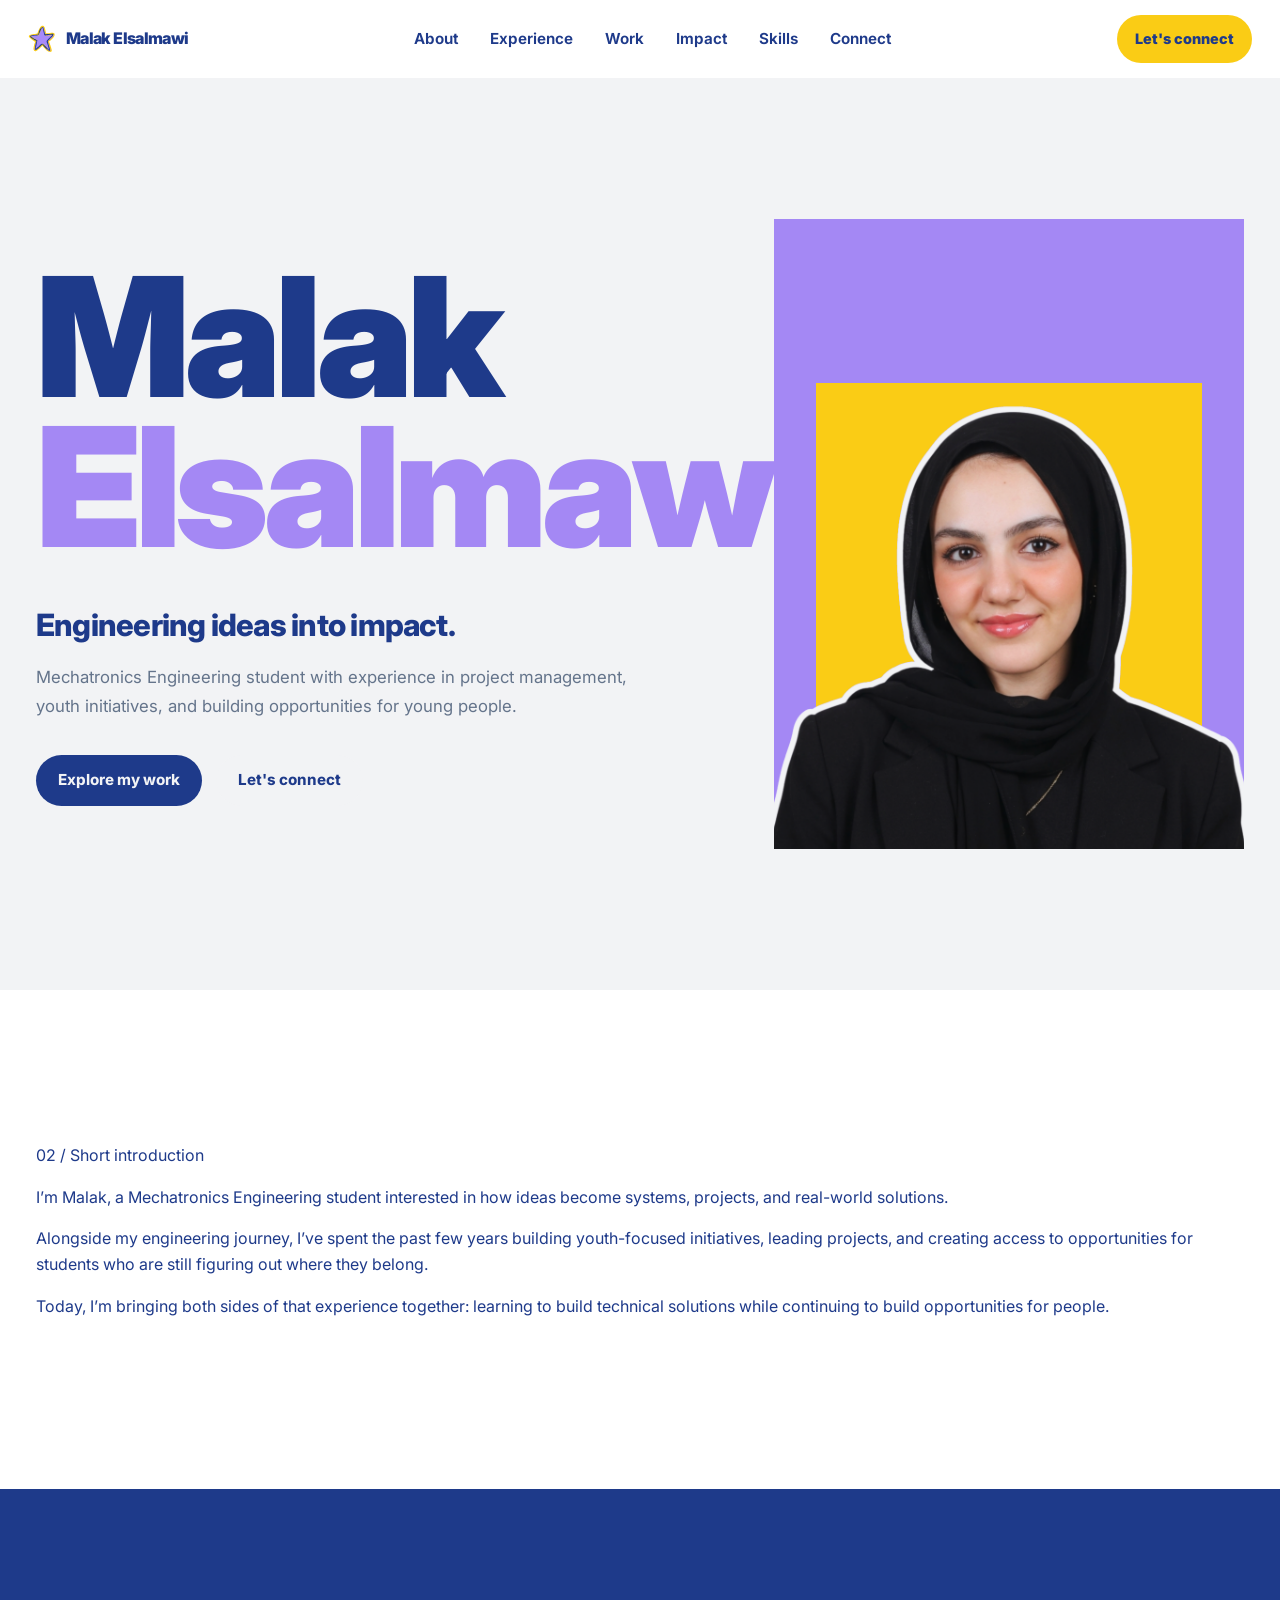
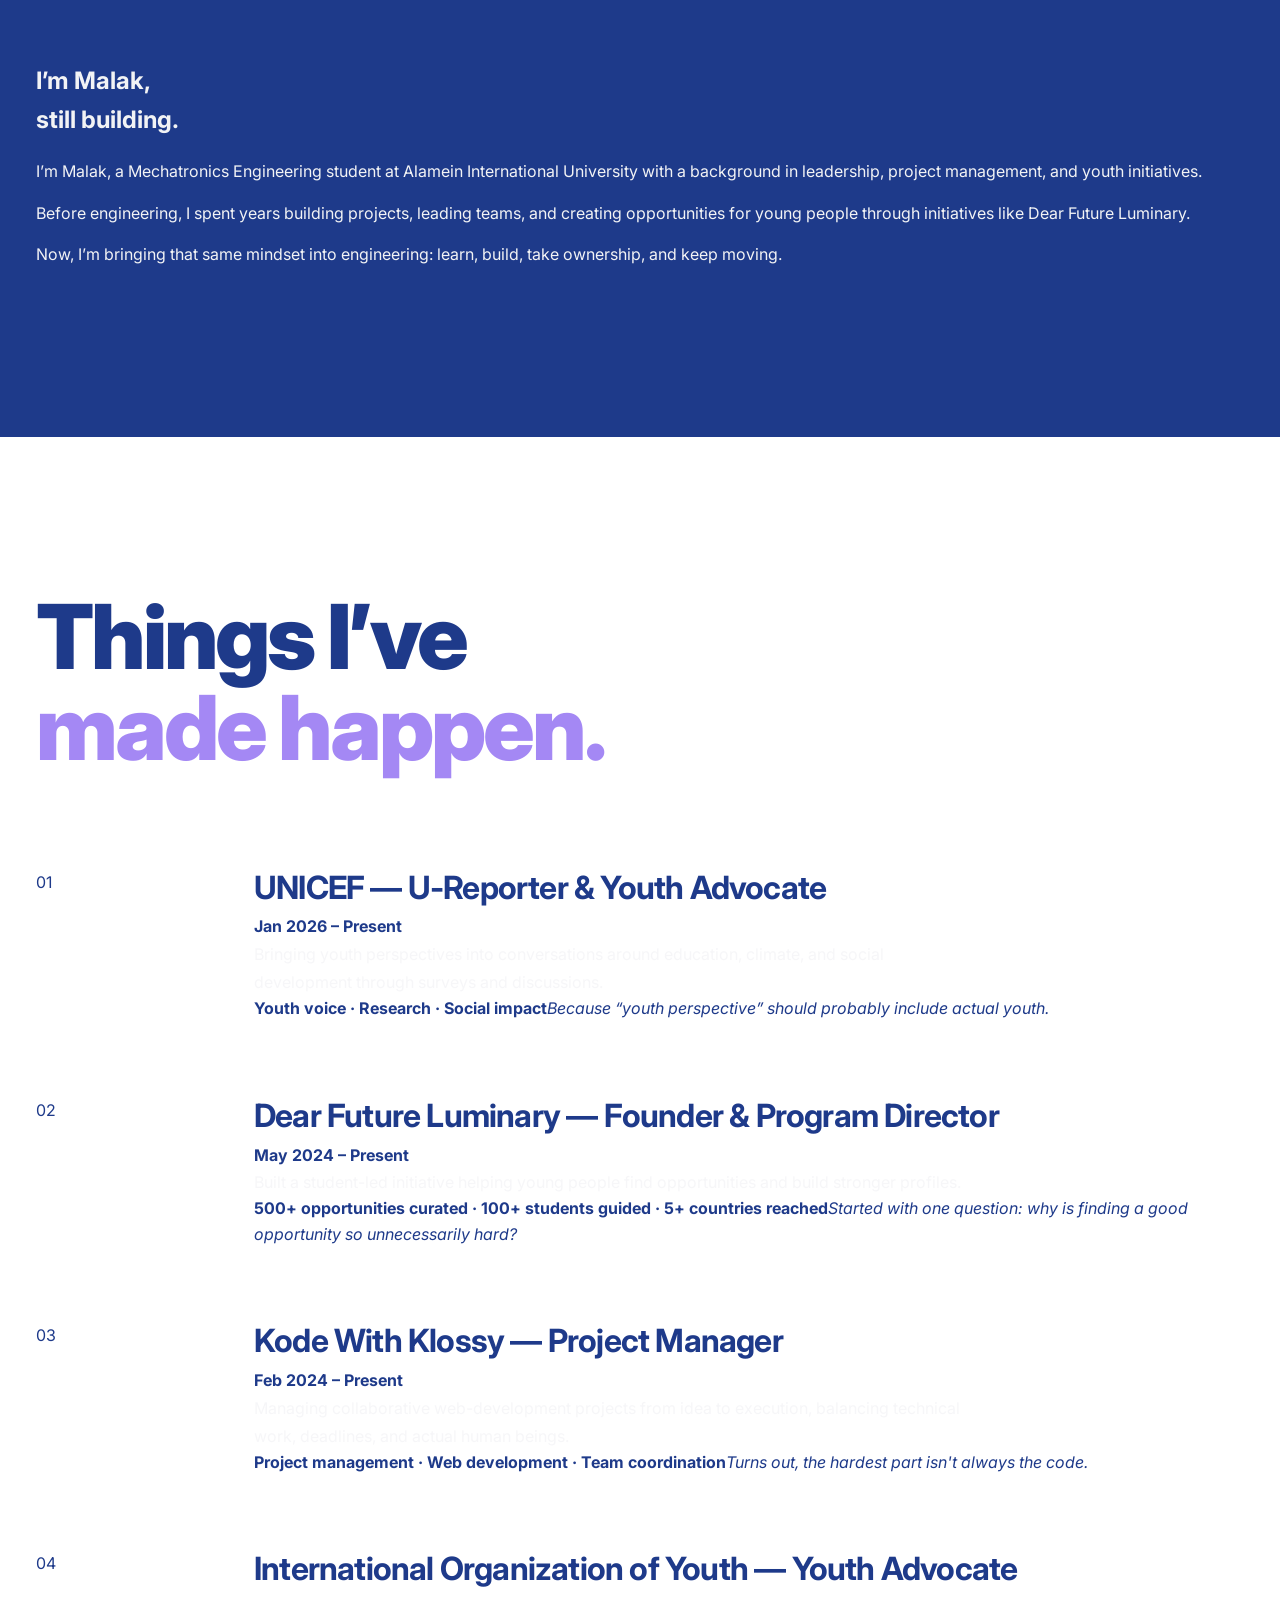
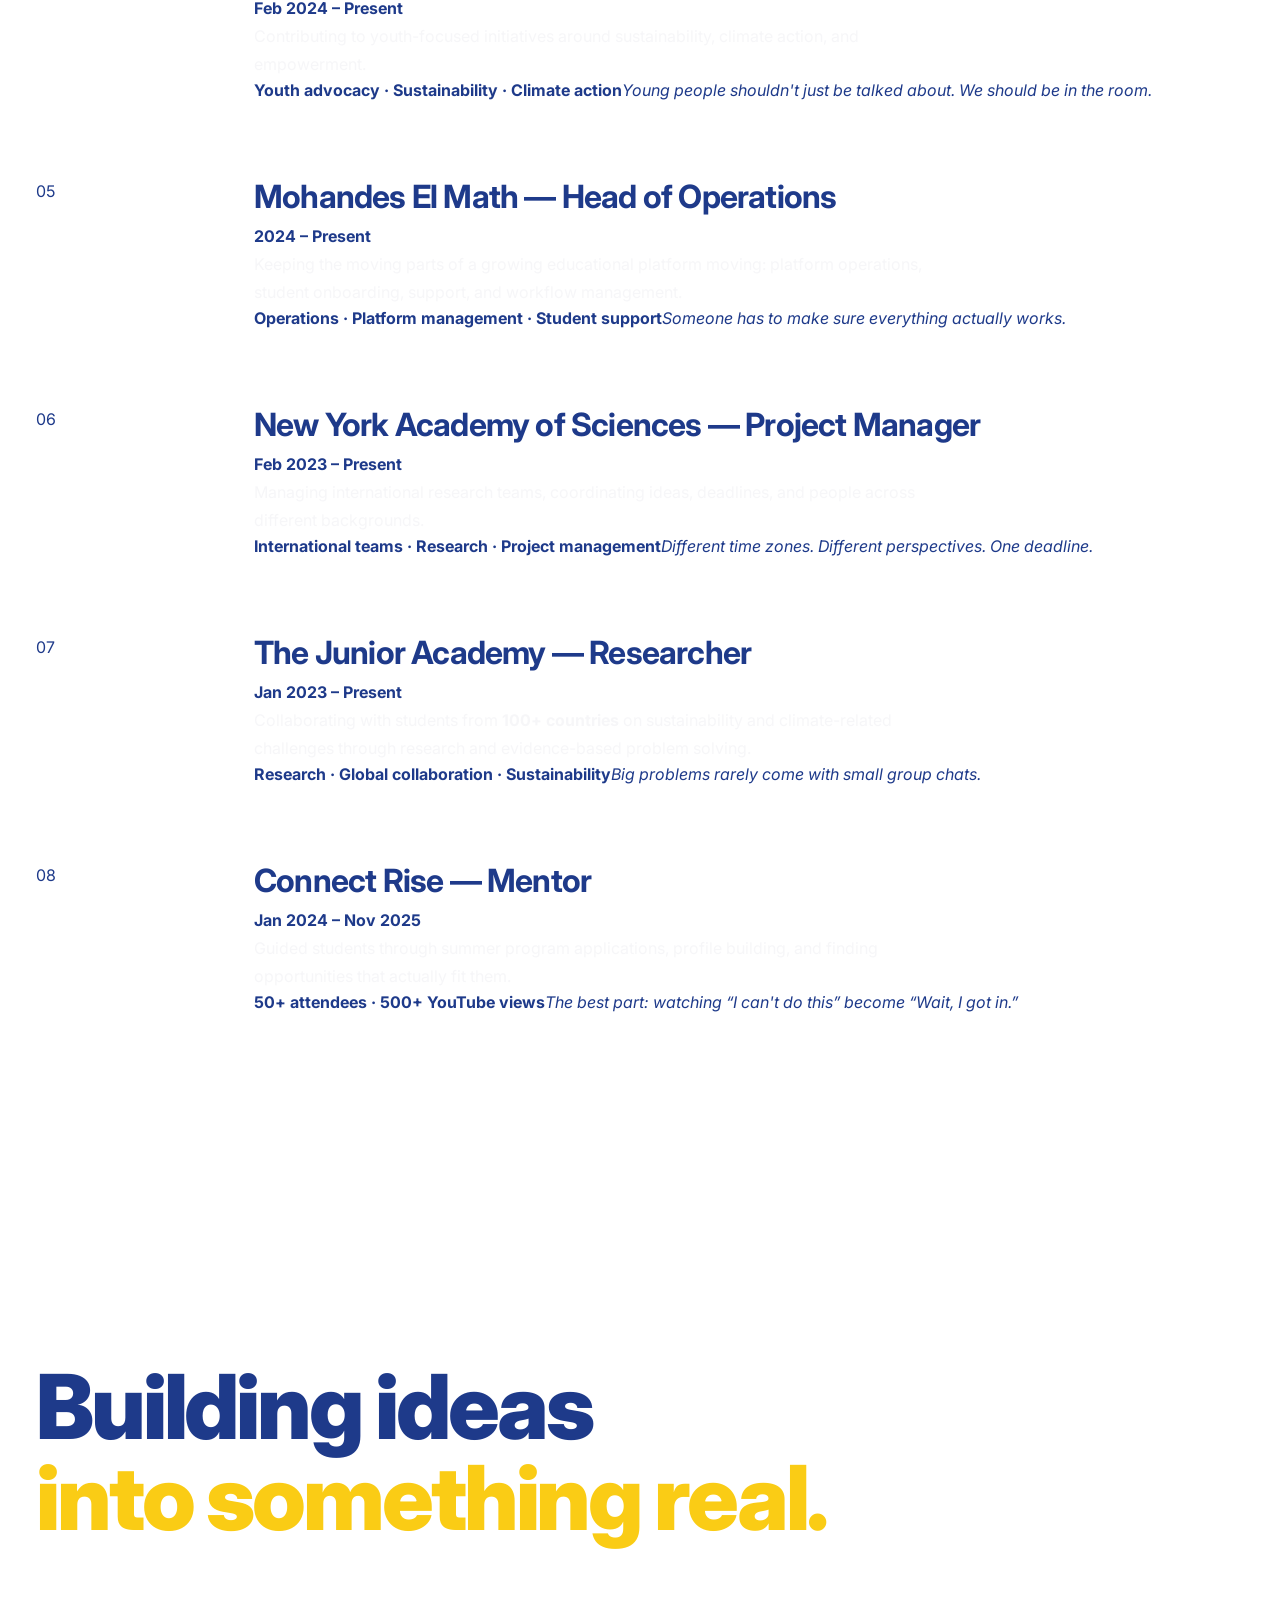
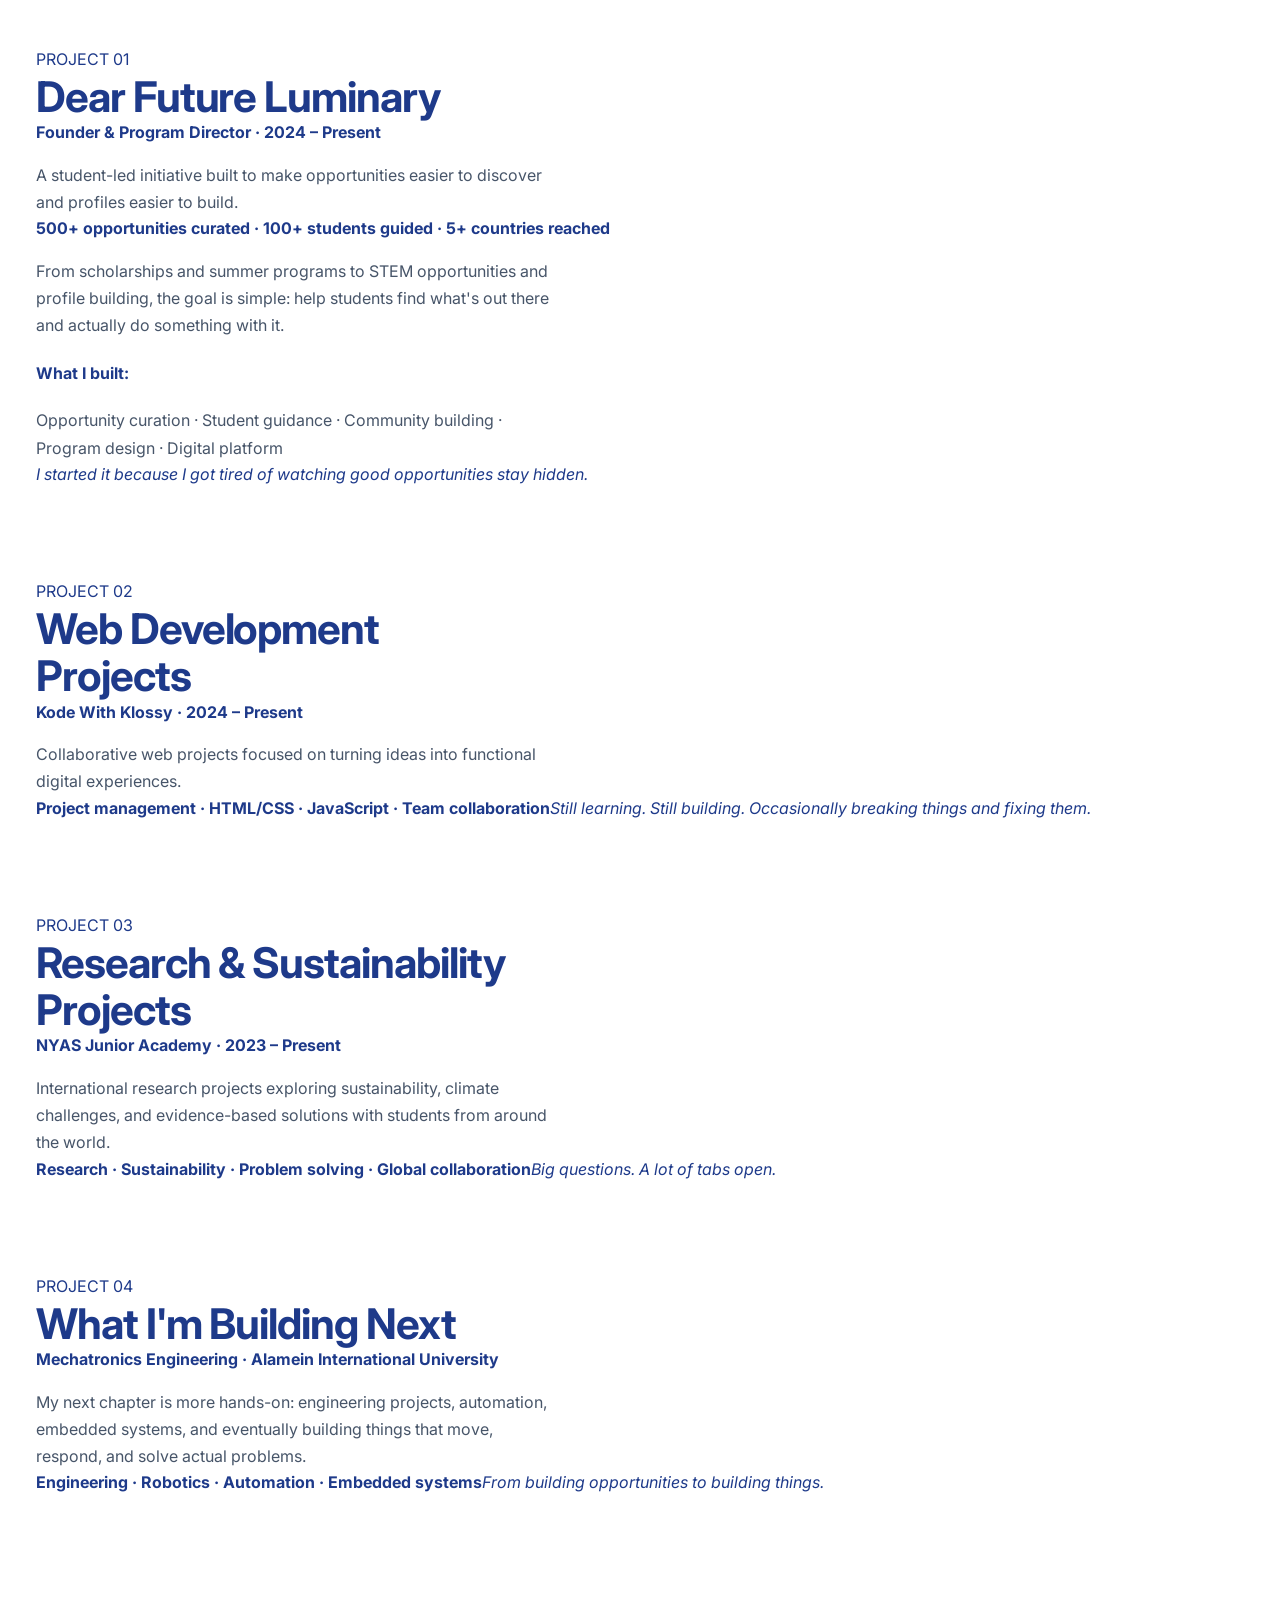
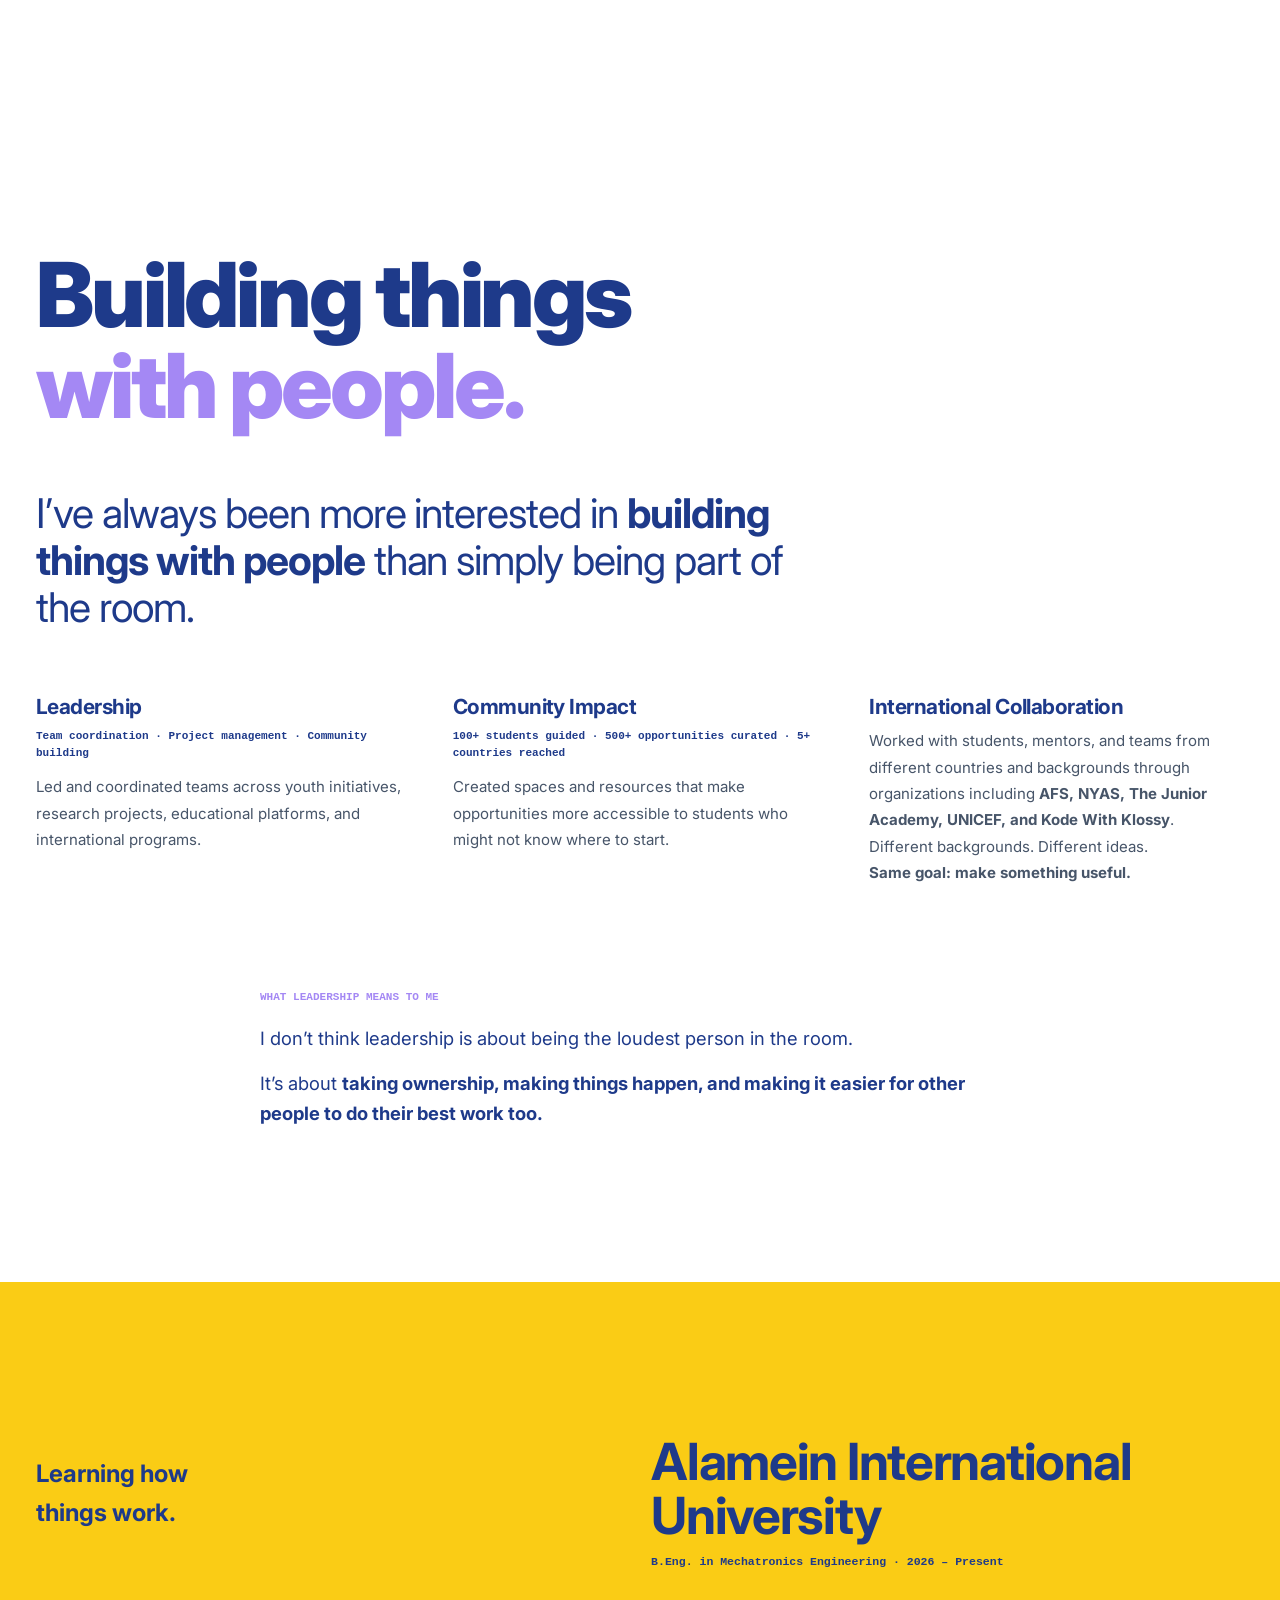
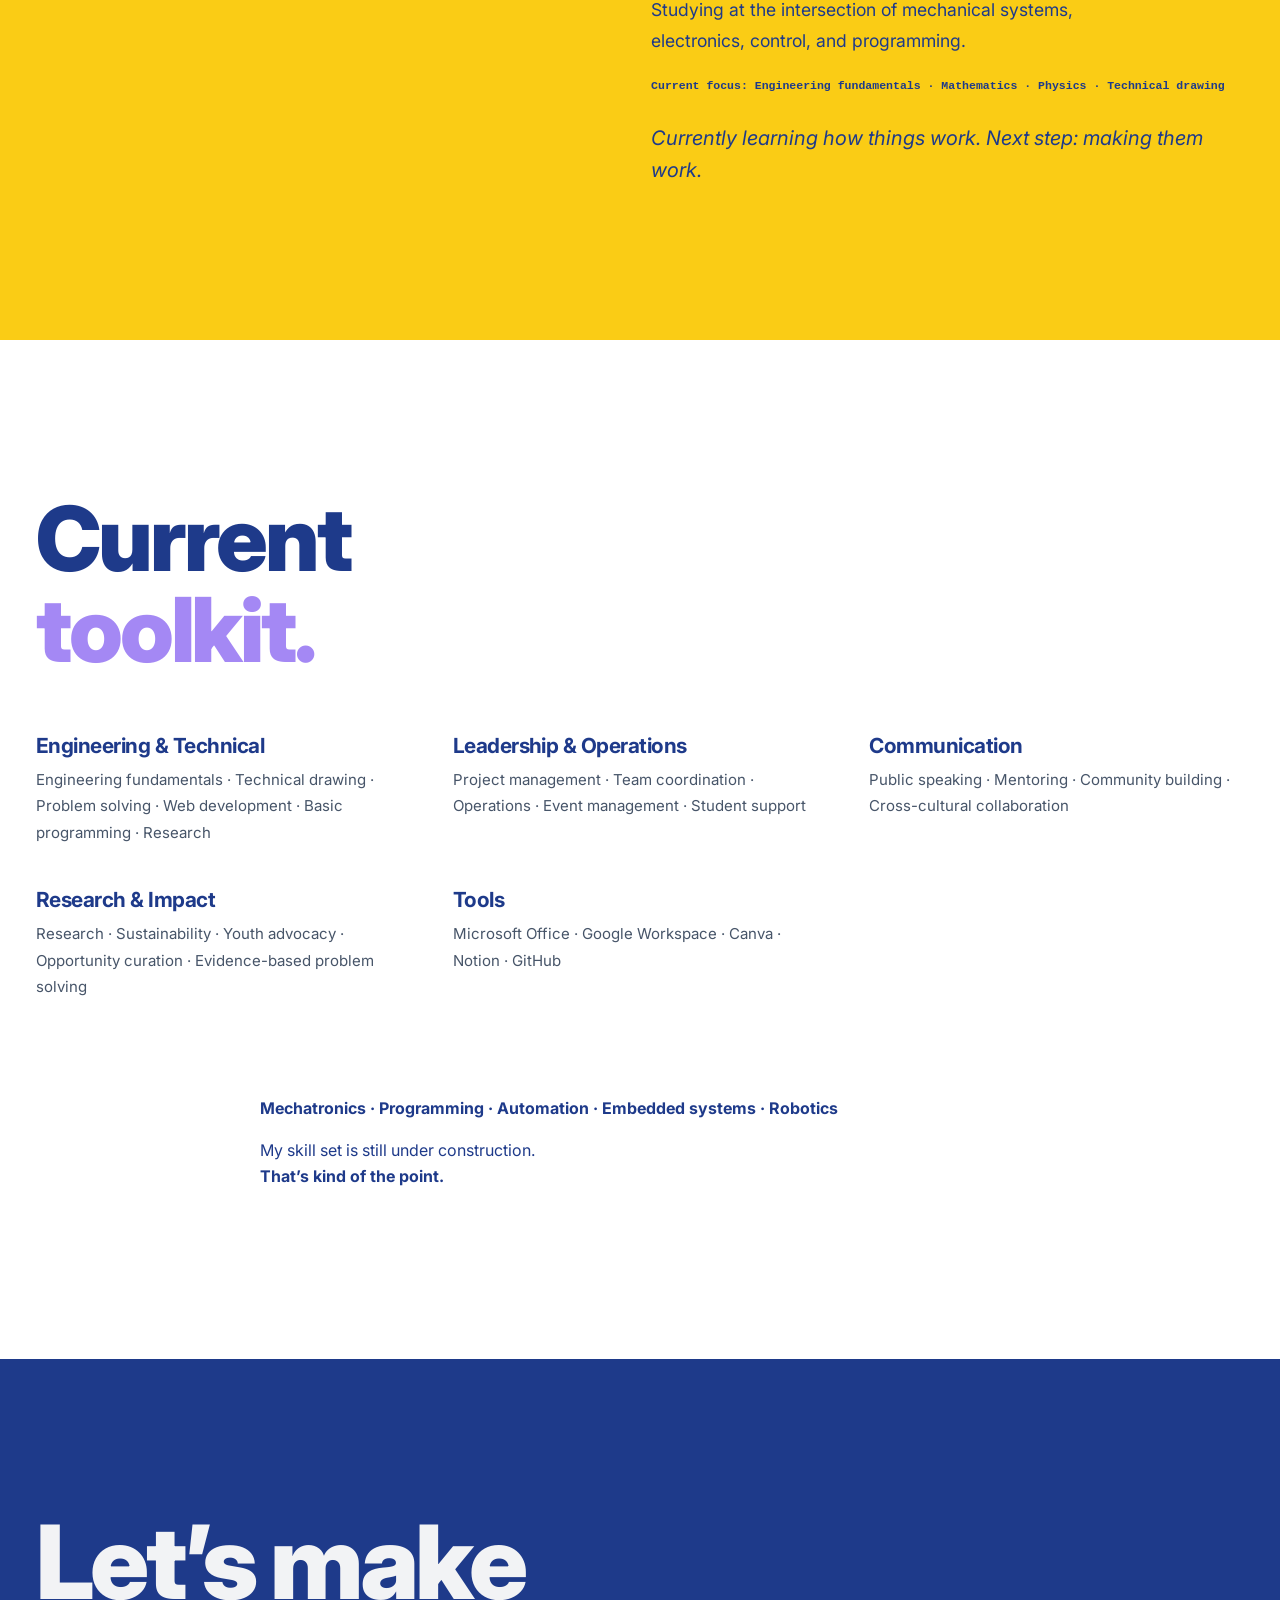
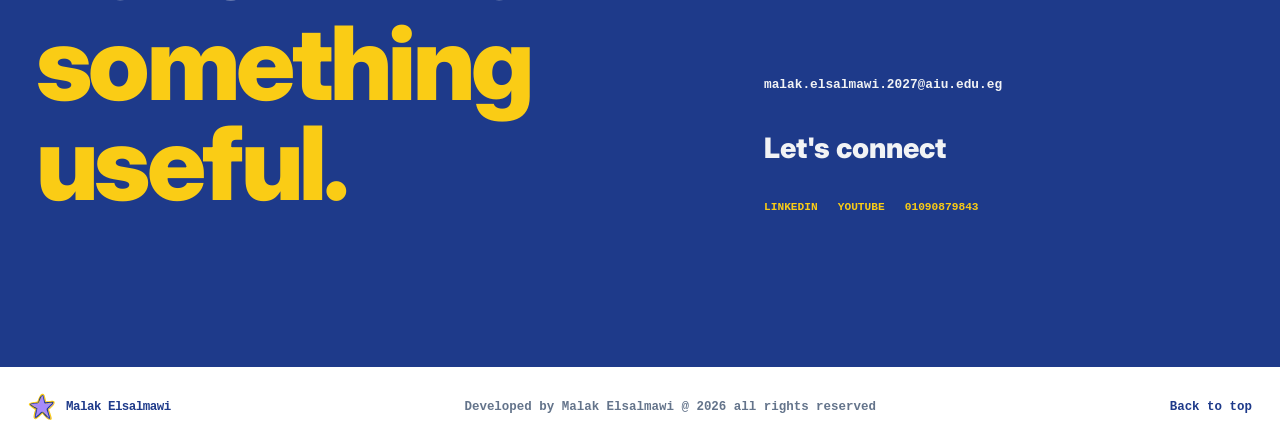
==== commit de2157b9: "Refine portfolio toward a friendlier Slack-inspired interface" ====
--- a/index.html
+++ b/index.html
@@ -62,9 +62,9 @@
 
     <section id="skills" class="skills section-white section-space"><div class="page-width"><div class="section-heading"><div><p class="kicker">08 / Skills</p><h2>Current<br /><em>toolkit.</em></h2></div><p class="heading-note">My skill set is<br />still under construction.</p></div><div class="skill-grid"><article><span>01</span><h3>Engineering &amp; Technical</h3><p>Engineering fundamentals · Technical drawing · Problem solving · Web development · Basic programming · Research</p></article><article><span>02</span><h3>Leadership &amp; Operations</h3><p>Project management · Team coordination · Operations · Event management · Student support</p></article><article><span>03</span><h3>Communication</h3><p>Public speaking · Mentoring · Community building · Cross-cultural collaboration</p></article><article><span>04</span><h3>Research &amp; Impact</h3><p>Research · Sustainability · Youth advocacy · Opportunity curation · Evidence-based problem solving</p></article><article><span>05</span><h3>Tools</h3><p>Microsoft Office · Google Workspace · Canva · Notion · GitHub</p></article></div><div class="learning-line"><span>Currently Learning</span><strong>Mechatronics · Programming · Automation · Embedded systems · Robotics</strong><p>My skill set is still under construction.<br /><b>That’s kind of the point.</b></p></div></div></section>
 
-    <section id="contact" class="contact section-blue section-space"><div class="page-width contact-grid"><div><p class="kicker yellow">09 / Connect</p><h2>Let’s make<br /><span>something useful.</span></h2></div><div class="contact-copy"><p>malak.elsalmawi.2027@aiu.edu.eg</p><a href="mailto:malak.elsalmawi.2027@aiu.edu.eg" class="contact-email">Let's connect <span>↗</span></a><div class="contact-links"><a href="https://www.linkedin.com/in/loka-luminary/" target="_blank" rel="noreferrer">LinkedIn ↗</a><a href="https://www.youtube.com/@malak_luminary" target="_blank" rel="noreferrer">YouTube ↗</a><span>01090879843</span></div></div></div></section>
+    <section id="contact" class="contact section-blue section-space"><div class="page-width contact-grid"><div><p class="kicker yellow">09 / Connect</p><h2>Let’s make<br /><span>something useful.</span></h2></div><div class="contact-copy"><p>malak.elsalmawi.2027@aiu.edu.eg</p><a href="mailto:malak.elsalmawi.2027@aiu.edu.eg" class="contact-email">Let's connect <span>↗</span></a><div class="contact-links"><a href="https://www.linkedin.com/in/loka-luminary/" target="_blank" rel="noreferrer">LinkedIn</a><a href="https://www.youtube.com/@malak_luminary" target="_blank" rel="noreferrer">YouTube</a><span>01090879843</span></div></div></div></section>
   </main>
-  <footer class="site-footer"><a href="#home" class="brand-mark"><img src="dear.future.luminary.logo.svg.svg" alt="" /><span>Malak Elsalmawi</span></a><span>Developed by Malak Elsalmawi @ 2026 all rights reserved</span><a href="#home">Back to top ↑</a></footer>
+  <footer class="site-footer"><a href="#home" class="brand-mark"><img src="dear.future.luminary.logo.svg.svg" alt="" /><span>Malak Elsalmawi</span></a><span>Developed by Malak Elsalmawi @ 2026 all rights reserved</span><a href="#home">Back to top</a></footer>
   <script src="script.js"></script>
 </body>
 </html>
--- a/styles.css
+++ b/styles.css
@@ -2,191 +2,155 @@
   --purple: #a488f4;
   --yellow: #facc15;
   --blue: #1e3a8a;
-  --white: #fff;
-  --paper: #f2f3f5;
-  --muted: rgba(30, 58, 138, .72);
-  --line: rgba(30, 58, 138, .2);
-  --sans: Inter, Arial, sans-serif;
-  --mono: "DM Mono", ui-monospace, monospace;
-  --ease: cubic-bezier(.23, 1, .32, 1);
+  --ink: #172554;
+  --white: #f2f3f5;
+  --paper: #ffffff;
+  --muted: #64748b;
+  --line: #dbe2ef;
+  --ease: cubic-bezier(.22, 1, .36, 1);
+  --sans: Inter, ui-sans-serif, system-ui, -apple-system, BlinkMacSystemFont, "Segoe UI", sans-serif;
+  --mono: "SFMono-Regular", Consolas, "Liberation Mono", monospace;
 }
 * { box-sizing: border-box; }
 html { scroll-behavior: smooth; }
-body { margin: 0; background: var(--white); color: var(--blue); font-family: var(--sans); -webkit-font-smoothing: antialiased; overflow-x: hidden; }
+body { margin: 0; background: var(--paper); color: var(--blue); font-family: var(--sans); font-size: 16px; line-height: 1.6; overflow-x: hidden; }
+::selection { background: var(--yellow); color: var(--blue); }
 a { color: inherit; }
 a:focus-visible, button:focus-visible { outline: 3px solid var(--yellow); outline-offset: 4px; }
-::selection { background: var(--yellow); color: var(--blue); }
-#custom-cursor, .cursor-dot, .cursor-ring { display: none !important; }
-
-/* Navigation */
-.site-header { position: sticky; top: 0; z-index: 50; width: 100%; min-height: 82px; margin: 0; padding: 0 max(26px, calc((100% - 1240px) / 2)); display: flex; align-items: center; gap: 30px; background: rgba(255,255,255,.96); border-bottom: 1px solid var(--line); transition: top .3s var(--ease), width .3s var(--ease), min-height .3s var(--ease), margin .3s var(--ease), padding .3s var(--ease), border-radius .3s var(--ease), box-shadow .3s var(--ease), background .3s var(--ease); }
-.site-header.scrolled { top: 16px; width: min(1180px, calc(100% - 48px)); min-height: 64px; margin: 0 auto; padding: 0 22px; border: 1px solid rgba(30,58,138,.14); border-radius: 999px; background: rgba(255,255,255,.78); box-shadow: 0 18px 44px rgba(30,58,138,.16); backdrop-filter: blur(18px) saturate(1.1); -webkit-backdrop-filter: blur(18px) saturate(1.1); }
-.brand-mark { display: inline-flex; align-items: center; gap: 9px; color: var(--blue); text-decoration: none; font-size: 1.04rem; font-weight: 800; letter-spacing: -.05em; white-space: nowrap; }
-.brand-mark img { width: 34px; height: 34px; object-fit: contain; }
-.site-header.scrolled .brand-mark img { width: 30px; height: 30px; }
-.desktop-nav { display: flex; align-items: center; gap: 28px; flex: 1; }
-.desktop-nav a { position: relative; padding: 12px 0; color: var(--blue); text-decoration: none; font-size: .88rem; font-weight: 600; }
-.desktop-nav a::after { content: ""; position: absolute; left: 0; right: 0; bottom: 3px; height: 3px; background: var(--yellow); transform: scaleX(0); transform-origin: right; transition: transform .2s var(--ease); }
-.desktop-nav a:hover::after, .desktop-nav a:focus-visible::after { transform: scaleX(1); transform-origin: left; }
-.header-cta { display: inline-flex; align-items: center; gap: 8px; padding: 14px 21px; border-radius: 999px; background: var(--purple); color: var(--blue); text-decoration: none; font-size: .88rem; font-weight: 800; transition: background .2s var(--ease), transform .2s var(--ease); }
-.header-cta:hover, .header-cta:focus-visible { background: var(--yellow); transform: translateY(-2px); }
-.menu-toggle, .mobile-menu, .social-nav { display: none; }
-
-/* Shared layout */
+img { max-width: 100%; display: block; }
+button { font: inherit; }
 main { overflow: hidden; }
 section { scroll-margin-top: 100px; }
-.page-width, .container { width: min(1100px, calc(100% - 72px)); margin-inline: auto; }
-.section-space { padding: clamp(95px, 12vw, 180px) 0; }
-.kicker, .section-label, .section-index, .heading-note, .work-number, .impact-number, .skill-grid article > span { display: none !important; }
-.section-light { background: var(--white); }
+.page-width, .container { width: min(1240px, calc(100% - 72px)); margin-inline: auto; }
+.section-space { padding: clamp(96px, 12vw, 184px) 0; }
 .section-white { background: var(--paper); }
-.section-blue { background: var(--blue); color: var(--white); }
-.section-purple { background: var(--purple); color: var(--blue); }
+.section-blue, .section-dark { background: var(--blue); color: var(--white); }
 .section-yellow { background: var(--yellow); color: var(--blue); }
-
-/* Hero: calm, spacious, high confidence. */
-.hero { padding: 96px 0 0; background: var(--white); text-align: center; }
-.hero-grid { width: min(1080px, calc(100% - 40px)); margin: 0 auto; display: block; }
-.hero-copy { max-width: 860px; margin: 0 auto; }
-.hero h1 { margin: 0; color: var(--blue); font-size: clamp(5.1rem, 13vw, 13rem); line-height: .78; letter-spacing: -.13em; font-weight: 900; }
+.kicker, .section-label, .section-heading .kicker { margin: 0 0 26px; color: var(--purple); font: 700 .69rem/1.2 var(--mono); letter-spacing: .12em; text-transform: uppercase; }
+.kicker.yellow, .section-blue .kicker, .section-dark .section-label { color: var(--yellow); }
+.section-heading { display: flex; align-items: end; justify-content: space-between; gap: 48px; margin-bottom: 70px; }
+.section-heading h2, .section-title { margin: 0; max-width: 850px; color: var(--blue); font-size: clamp(3rem, 7vw, 7.4rem); font-weight: 850; letter-spacing: -.085em; line-height: .92; }
+.section-blue h2, .section-blue .section-title, .section-dark h2, .section-dark .section-title { color: var(--white); }
+.section-heading h2 em, .section-title em { color: var(--purple); font-style: normal; }
+.section-heading h2 span, .section-title span { color: var(--yellow); }
+.heading-note { max-width: 170px; margin: 0 0 5px; color: var(--muted); font: 700 .72rem/1.35 var(--mono); text-transform: uppercase; }
+.content-grid { display: grid; grid-template-columns: repeat(2, minmax(0, 1fr)); gap: clamp(36px, 8vw, 150px); }
+.text-block { max-width: 560px; color: #334155; font-size: clamp(1rem, 1.2vw, 1.15rem); }
+.text-block p { margin: 0 0 22px; }
+.text-block strong { color: var(--blue); }
+.section-dark .text-block, .section-dark .text-block strong { color: var(--white); }
+
+/* Slack-like command center: solid, compact, and intentionally not glass. */
+.site-header, .navbar { position: sticky; top: 0; z-index: 50; display: flex; align-items: center; gap: 30px; min-height: 78px; padding: 0 max(28px, calc((100% - 1240px) / 2)); background: var(--paper); border-bottom: 1px solid var(--line); transition: min-height .22s var(--ease), width .22s var(--ease), top .22s var(--ease), border-radius .22s var(--ease), box-shadow .22s var(--ease); }
+.site-header.scrolled, .navbar.scrolled { top: 14px; width: min(1160px, calc(100% - 32px)); min-height: 64px; margin-inline: auto; padding-inline: 22px; border: 1px solid var(--line); border-radius: 18px; box-shadow: 0 14px 32px rgba(30, 58, 138, .10); }
+.brand-mark, .nav-brand { display: inline-flex; align-items: center; gap: 10px; color: var(--blue); font-weight: 850; letter-spacing: -.04em; text-decoration: none; white-space: nowrap; }
+.brand-mark img { width: 28px; height: 28px; }
+.desktop-nav, .nav-links { display: flex; align-items: center; justify-content: center; gap: clamp(14px, 2.5vw, 34px); flex: 1; margin: 0; padding: 0; list-style: none; }
+.nav-link, .desktop-nav a { position: relative; color: var(--blue); font-size: .78rem; font-weight: 750; text-decoration: none; }
+.nav-link::after, .desktop-nav a::after { position: absolute; right: 0; bottom: -9px; left: 0; height: 2px; background: var(--yellow); content: ""; transform: scaleX(0); transform-origin: right; transition: transform .2s var(--ease); }
+.nav-link:hover::after, .desktop-nav a:hover::after { transform: scaleX(1); transform-origin: left; }
+.header-cta { display: inline-flex; align-items: center; gap: 8px; padding: 10px 14px; background: var(--yellow); border-radius: 999px; color: var(--blue); font-size: .72rem; font-weight: 850; text-decoration: none; transition: transform .18s var(--ease); }
+.header-cta:hover { transform: translateY(-2px); }
+.menu-toggle { display: none; }
+.mobile-menu { display: none; }
+
+/* Hero: image-led, asymmetric, and spacious. */
+.hero { min-height: calc(100svh - 78px); padding: clamp(70px, 9vw, 130px) 0 clamp(90px, 11vw, 160px); background: var(--white); }
+.hero-grid { display: grid; grid-template-columns: minmax(0, 1.15fr) minmax(320px, .85fr); align-items: center; gap: clamp(42px, 8vw, 130px); }
+.hero h1 { max-width: 780px; margin: 0; color: var(--blue); font-size: clamp(4.8rem, 13vw, 13rem); font-weight: 900; letter-spacing: -.105em; line-height: .78; }
 .hero h1 span { color: var(--purple); }
-.hero-tagline { margin: 48px auto 15px; color: var(--blue); font-size: clamp(1.7rem, 3vw, 2.7rem); line-height: 1; letter-spacing: -.07em; font-weight: 800; }
-.hero-description { max-width: 600px; margin: 0 auto; color: var(--muted); font-size: 1.05rem; line-height: 1.55; }
-.hero-actions { display: flex; justify-content: center; flex-wrap: wrap; gap: 12px; margin-top: 34px; }
-.button { display: inline-flex; align-items: center; gap: 9px; padding: 15px 22px; border-radius: 999px; border: 1px solid var(--blue); text-decoration: none; font-size: .9rem; font-weight: 800; transition: transform .2s var(--ease), background .2s var(--ease), color .2s var(--ease); }
-.button:hover, .button:focus-visible { transform: translateY(-2px); }
-.button-dark { background: var(--blue); color: var(--white); }
-.button-dark:hover, .button-dark:focus-visible { background: var(--yellow); color: var(--blue); }
-.button-outline { color: var(--blue); background: var(--white); }
-.button-outline:hover, .button-outline:focus-visible { background: var(--paper); }
-.hero-art { width: min(730px, 100%); min-height: 520px; margin: 65px auto 0; position: relative; display: grid; place-items: end center; }
-.hero-art::before { content: ""; position: absolute; width: 68%; height: 74%; right: 16%; bottom: 0; background: var(--purple); border-radius: 50% 50% 0 0; }
-.hero-art img { position: relative; z-index: 1; width: 100%; max-width: 550px; height: 550px; object-fit: contain; object-position: bottom; }
-.hero-bottom { display: none; }
-
-/* Intro: single wide statement, like a product manifesto. */
-.intro { background: var(--blue); color: var(--white); }
-.intro-grid { width: min(880px, calc(100% - 48px)); display: block; text-align: center; }
-.intro-copy { margin: 0 auto; color: var(--white); font-size: clamp(1.7rem, 3.5vw, 3.2rem); line-height: 1.1; letter-spacing: -.065em; font-weight: 700; }
-.intro-copy p { margin: 0 0 32px; }
-.intro-copy p:last-child { margin-bottom: 0; color: var(--yellow); }
-
-/* About: a clean typographic pause. */
-.about { background: var(--paper); color: var(--blue); }
-.about-grid { width: min(820px, calc(100% - 48px)); display: block; text-align: center; }
-.about h2 { margin: 0; color: var(--blue); font-size: clamp(4.3rem, 10vw, 9rem); line-height: .82; letter-spacing: -.12em; }
-.about h2 span { color: var(--purple); }
-.about-copy { margin: 45px auto 0; max-width: 680px; color: var(--muted); font-size: 1.12rem; line-height: 1.7; }
-.about-copy p { margin: 0 0 22px; }
-
-/* Experience: one confident vertical rhythm, no columns. */
-.experience { background: var(--white); }
-.section-heading { width: min(820px, calc(100% - 48px)); margin: 0 auto 62px; text-align: center; }
-.section-heading h2 { margin: 0; color: var(--blue); font-size: clamp(4rem, 9vw, 8.5rem); line-height: .82; letter-spacing: -.12em; }
-.section-heading h2 em { color: var(--purple); font-style: normal; }
-.experience-list, .exp-list { width: min(820px, calc(100% - 48px)); margin-inline: auto; border-top: 2px solid var(--blue); }
-.experience-item, .exp-item { display: block; padding: 35px 0 39px; border-bottom: 1px solid var(--line); transition: padding .2s var(--ease); }
-.experience-item:hover, .exp-item:hover { padding-left: 12px; padding-right: 12px; background: var(--yellow); }
-.experience-item h3, .exp-role h3 { margin: 0 0 10px; color: var(--blue); font-size: clamp(1.55rem, 3vw, 2.25rem); line-height: 1.02; letter-spacing: -.06em; }
-.experience-item strong { display: block; margin-bottom: 17px; color: var(--purple); font-size: .78rem; }
-.experience-item p, .exp-role p { max-width: 700px; margin: 0 0 12px; color: var(--muted); font-size: .95rem; line-height: 1.65; }
-.experience-item b { display: block; max-width: 700px; color: var(--blue); font: 600 .7rem/1.6 var(--mono); }
-.experience-item i { display: block; max-width: 700px; margin-top: 13px; color: var(--purple); font-size: .86rem; }
-.item-arrow { display: block; margin-top: 18px; color: var(--yellow); font-size: 1.25rem; }
-
-/* Work: yellow product canvas with open project rows. */
-.work { background: var(--yellow); color: var(--blue); }
-.work .section-heading h2 { color: var(--blue); }
-.work .section-heading h2 span { color: var(--purple); }
-.work-list { width: min(980px, calc(100% - 48px)); margin-inline: auto; border-top: 2px solid var(--blue); }
-.work-item { display: block; padding: 48px 0 54px; border-bottom: 1px solid rgba(30,58,138,.3); }
-.work-item:hover { padding-left: 14px; padding-right: 14px; background: var(--white); }
-.work-item h3 { max-width: 800px; margin: 0 0 12px; color: var(--blue); font-size: clamp(2.7rem, 6.5vw, 6.5rem); line-height: .86; letter-spacing: -.12em; }
-.work-item strong { display: block; margin-bottom: 18px; color: var(--purple); font-size: .78rem; }
-.work-item p { max-width: 700px; margin: 0 0 13px; color: rgba(30,58,138,.82); font-size: .96rem; line-height: 1.65; }
-.work-item b { display: block; max-width: 700px; margin-bottom: 13px; color: var(--blue); font: 600 .7rem/1.6 var(--mono); }
-.work-item i { display: block; max-width: 700px; margin-top: 14px; color: var(--purple); font-size: .86rem; }
-.work-mark, .work-mark-yellow, .work-mark-dark { display: inline-flex; align-items: center; gap: 11px; width: auto; height: auto; min-height: 0; margin-top: 22px; padding: 12px 0; border: 0; border-bottom: 2px solid var(--blue); border-radius: 0; background: transparent; color: var(--blue); font-size: 1rem; font-weight: 800; letter-spacing: 0; transform: none; }
-.work-mark::before, .work-mark-yellow::before, .work-mark-dark::before { content: "↗"; color: var(--purple); }
-.work-mark span, .work-mark-yellow span, .work-mark-dark span { color: var(--blue); font: 600 .68rem var(--mono); letter-spacing: .05em; }
-
-/* Impact and skills: editorial dividers, never a grid. */
-.leadership { background: var(--paper); }
-.leadership-intro { width: min(780px, calc(100% - 48px)); margin: -5px auto 60px; color: var(--blue); text-align: center; font-size: clamp(1.7rem, 3.5vw, 3.2rem); line-height: 1.08; letter-spacing: -.065em; }
-.impact-grid, .skill-grid { width: min(820px, calc(100% - 48px)); display: block; margin-inline: auto; }
-.impact-grid article, .skill-grid article { padding: 30px 0 35px; border-top: 2px solid var(--blue); }
-.impact-grid h3, .skill-grid h3 { margin: 0 0 12px; color: var(--blue); font-size: clamp(1.7rem, 3.5vw, 2.8rem); letter-spacing: -.07em; }
-.impact-grid b { display: block; margin-bottom: 10px; color: var(--purple); font: 600 .7rem/1.6 var(--mono); }
-.impact-grid p, .skill-grid p { max-width: 700px; margin: 0 0 12px; color: var(--muted); font-size: .95rem; line-height: 1.65; }
-.leadership-meaning { width: min(760px, calc(100% - 48px)); display: block; margin: 55px auto 0; padding-top: 28px; border-top: 1px solid var(--line); text-align: center; }
-.leadership-meaning span { display: block; margin-bottom: 18px; color: var(--purple); font: 600 .72rem var(--mono); text-transform: uppercase; }
-.leadership-meaning p { max-width: 650px; margin: 0 auto 15px; color: var(--muted); font-size: 1.12rem; line-height: 1.5; }
-.education { background: var(--purple); }
-.education-grid { width: min(820px, calc(100% - 48px)); display: block; margin-inline: auto; text-align: center; }
-.education h2 { color: var(--blue); }
-.education h2 span { color: var(--white); }
-.education-copy { max-width: 680px; margin: 44px auto 0; color: var(--blue); }
-.education-copy h3 { margin: 0 0 14px; color: var(--blue); font-size: clamp(1.8rem, 4vw, 3rem); letter-spacing: -.07em; }
-.education-copy strong { font: 600 .75rem var(--mono); }
-.education-copy p { margin: 25px 0 15px; font-size: 1.05rem; line-height: 1.6; }
-.education-copy b { font: 600 .7rem/1.6 var(--mono); }
-.education-copy i { display: block; margin-top: 18px; font-size: .9rem; }
-.skills { background: var(--white); }
-.skill-grid article { padding-top: 30px; }
-.skill-grid p { font-size: .92rem; }
-.learning-line { width: min(820px, calc(100% - 48px)); display: block; margin: 55px auto 0; padding: 26px 0; border-top: 2px solid var(--blue); border-bottom: 1px solid var(--line); text-align: center; }
-.learning-line span, .learning-line strong, .learning-line p { display: block; margin: 0 0 14px; }
-.learning-line span { color: var(--purple); font: 600 .7rem var(--mono); text-transform: uppercase; }
-.learning-line strong { font-size: 1.25rem; }
-.learning-line p { color: var(--muted); font-style: italic; }
-
-/* Contact: decisive closing band. */
-.contact { background: var(--blue); }
-.contact-grid { width: min(820px, calc(100% - 48px)); display: block; margin-inline: auto; text-align: center; }
-.contact h2 { color: var(--white); }
+.hero-tagline { max-width: 500px; margin: 46px 0 0; color: var(--blue); font-size: clamp(1.35rem, 2.4vw, 2.35rem); font-weight: 800; letter-spacing: -.05em; line-height: 1.05; }
+.hero-meta { display: flex; flex-wrap: wrap; gap: 12px 30px; margin-top: 34px; color: var(--muted); font: 700 .68rem var(--mono); text-transform: uppercase; }
+.hero-meta span::before { display: inline-block; width: 7px; height: 7px; margin: 0 8px 1px 0; background: var(--yellow); border-radius: 50%; content: ""; }
+.hero-cta { margin-top: 42px; }
+.hero-cta a { display: inline-flex; align-items: center; gap: 14px; padding: 15px 20px; background: var(--blue) !important; border-radius: 999px !important; color: var(--yellow) !important; font-size: .78rem !important; font-weight: 800; text-decoration: none; transition: transform .18s var(--ease), background .18s var(--ease); }
+.hero-cta a:hover { background: var(--purple) !important; color: var(--blue) !important; transform: translateY(-3px); }
+.hero-image-wrap, .hero-art { position: relative; min-height: min(620px, 63vw); display: flex; align-items: end; justify-content: center; overflow: hidden; background: var(--purple); }
+.hero-image-wrap::before, .hero-art::before { position: absolute; right: 9%; bottom: 0; left: 9%; height: 74%; background: var(--yellow); content: ""; }
+.hero-image-wrap img, .hero-art img { position: relative; z-index: 1; width: 100%; height: min(630px, 60vw); object-fit: contain; object-position: center bottom; }
+.hero-art-grid, .hero-art-ring, .hero-art-cross { display: none; }
+
+/* Editorial content rhythm. */
+.experience-list, .exp-list { border-top: 1px solid rgba(242,243,245,.35); }
+.exp-item, .experience-item { display: grid; grid-template-columns: 180px minmax(0, 1fr); gap: 38px; padding: 28px 0; border-bottom: 1px solid rgba(242,243,245,.35); }
+.exp-date { color: var(--yellow); font: 700 .69rem var(--mono); text-transform: uppercase; }
+.exp-role h3, .experience-item h3 { margin: 0 0 9px; font-size: clamp(1.4rem, 2.5vw, 2.4rem); letter-spacing: -.06em; line-height: 1; }
+.exp-role p, .experience-item p { max-width: 720px; margin: 0; color: rgba(242,243,245,.72); }
+.work-grid, .project-grid { display: grid; grid-template-columns: repeat(2, minmax(0, 1fr)); gap: 1px; background: var(--blue); border: 1px solid var(--blue); }
+.work-item, .project-card { position: relative; min-height: 360px; display: flex; flex-direction: column; justify-content: space-between; padding: 30px; background: var(--white); color: var(--blue); transition: background .2s var(--ease), color .2s var(--ease); }
+.work-item:hover, .project-card:hover { background: var(--yellow); }
+.work-item h3, .project-card h3 { max-width: 480px; margin: 0; font-size: clamp(1.8rem, 3.3vw, 3.7rem); letter-spacing: -.075em; line-height: .93; }
+.work-item p, .project-card p { max-width: 520px; margin: 16px 0 0; color: #475569; }
+.work-item:hover p, .project-card:hover p { color: var(--blue); }
+.work-mark { display: flex; align-items: center; justify-content: space-between; color: var(--purple); font: 700 2rem var(--mono); }
+.work-mark span { color: var(--blue); font-size: .65rem; letter-spacing: .1em; }
+.work-mark-yellow { color: var(--yellow); }
+.impact-grid, .skill-grid { display: grid; grid-template-columns: repeat(3, minmax(0, 1fr)); gap: 0; border-top: 1px solid var(--line); }
+.impact-grid article, .skill-grid article { padding: 28px 30px 30px 0; border-bottom: 1px solid var(--line); }
+.impact-grid article:not(:nth-child(3n+1)), .skill-grid article:not(:nth-child(3n+1)) { padding-left: 30px; border-left: 1px solid var(--line); }
+.impact-number, .skill-grid article > span, .learning-line span { display: block; margin-bottom: 30px; color: var(--purple); font: 700 .7rem var(--mono); }
+.impact-grid h3, .skill-grid h3 { margin: 0 0 10px; font-size: 1.3rem; letter-spacing: -.04em; }
+.impact-grid b { display: block; margin-bottom: 13px; color: var(--blue); font: 700 .69rem/1.5 var(--mono); }
+.impact-grid p, .skill-grid p { margin: 0; color: #475569; font-size: .94rem; }
+.leadership-intro { max-width: 780px; margin: 0 0 64px; font-size: clamp(1.6rem, 3.2vw, 3.8rem); letter-spacing: -.07em; line-height: 1; }
+.leadership-meaning, .learning-line { max-width: 760px; margin: 72px auto 0; padding-top: 24px; border-top: 2px solid var(--blue); }
+.leadership-meaning span { color: var(--purple); font: 700 .69rem var(--mono); text-transform: uppercase; }
+.leadership-meaning p { margin: 16px 0 0; font-size: 1.15rem; }
+.education-grid { display: grid; grid-template-columns: minmax(0, .8fr) minmax(0, 1fr); gap: clamp(50px, 11vw, 180px); }
+.education h2, .education h2 span { color: var(--blue); }
+.education-copy h3 { margin: 0 0 10px; font-size: clamp(2rem, 4vw, 4.6rem); letter-spacing: -.08em; line-height: .95; }
+.education-copy p { max-width: 520px; margin: 25px 0 20px; font-size: 1.1rem; }
+.education-copy strong, .education-copy b { display: block; font: 700 .72rem/1.5 var(--mono); }
+.education-copy i { display: block; margin-top: 28px; font-size: 1.25rem; }
+
+/* Contact close and social hover glow. */
+.contact { border-top: 1px solid rgba(242,243,245,.2); }
+.contact-grid { display: grid; grid-template-columns: 1fr 1fr; align-items: end; gap: 70px; }
+.contact h2 { margin: 0; color: var(--white); font-size: clamp(3.5rem, 8vw, 8rem); font-weight: 850; letter-spacing: -.1em; line-height: .84; }
 .contact h2 span { color: var(--yellow); }
-.contact-copy { margin-top: 40px; }
-.contact-copy > p { color: var(--white); font: 600 .88rem var(--mono); }
-.contact-email { display: inline-flex; align-items: center; gap: 12px; margin: 23px 0 28px; padding-bottom: 10px; border-bottom: 2px solid var(--yellow); color: var(--white); font-size: clamp(1.05rem, 2.1vw, 2.1rem); font-weight: 800; letter-spacing: -.06em; text-decoration: none; }
+.contact-copy { justify-self: end; width: min(100%, 480px); }
+.contact-copy > p { color: var(--white); font: 700 .8rem var(--mono); }
+.contact-email { display: inline-flex; align-items: center; gap: 12px; margin: 22px 0 30px; color: var(--white); font-size: clamp(1.1rem, 2.2vw, 2rem); font-weight: 850; letter-spacing: -.06em; text-decoration: none; }
 .contact-email span { color: var(--yellow); }
-.contact-links { display: flex; justify-content: center; flex-wrap: wrap; gap: 21px; }
-.contact-links a, .contact-links span { color: var(--yellow); font: 600 .7rem var(--mono); text-decoration: none; text-transform: uppercase; }
+.contact-email:hover { color: var(--yellow); }
+.contact-links { display: flex; flex-wrap: wrap; gap: 20px; }
+.contact-links a, .contact-links span { color: var(--yellow); font: 700 .7rem var(--mono); text-decoration: none; text-transform: uppercase; }
 .contact-links a:hover { color: var(--white); }
-.site-footer { display: flex; align-items: center; justify-content: space-between; gap: 20px; padding: 25px max(26px, calc((100% - 1240px) / 2)); background: var(--white); color: var(--muted); font: 600 .65rem var(--mono); }
+.site-footer { display: flex; align-items: center; justify-content: space-between; gap: 20px; padding: 26px max(28px, calc((100% - 1240px) / 2)); background: var(--paper); color: var(--muted); font: 700 .65rem var(--mono); }
 .site-footer > a:last-child { color: var(--blue); text-decoration: none; }
-.reveal { opacity: 0; transform: translateY(18px); transition: opacity .5s var(--ease), transform .5s var(--ease); }
-.reveal.active { opacity: 1; transform: none; }
-
-/* legacy pages */
-.navbar { position: sticky; top: 0; z-index: 40; width: 100%; padding: 22px max(26px, calc((100% - 1240px) / 2)); display: flex; align-items: center; gap: 28px; background: var(--white); border-bottom: 1px solid var(--line); }
-.nav-brand, .nav-link { color: var(--blue); text-decoration: none; }
-.nav-brand { font-weight: 800; }
-.nav-links { display: flex; justify-content: center; gap: 24px; flex: 1; list-style: none; margin: 0; padding: 0; }
-.nav-link { font-size: .85rem; font-weight: 600; }
-.card, .project-card, .skill-card { background: transparent !important; border: 0 !important; box-shadow: none !important; }
+
+/* Legacy pages share the same system, without old card treatment. */
+.card, .project-card, .skill-card { border: 0 !important; box-shadow: none !important; }
 .social-links { display: flex; flex-wrap: wrap; gap: 18px; padding: 0; list-style: none; }
-.social-link { color: var(--blue); text-decoration: none; font: 600 .7rem var(--mono); }
+.social-link { color: var(--blue); font: 700 .7rem var(--mono); text-decoration: none; }
 .social-link:hover { color: var(--yellow); }
 :root { --primary: var(--purple); --secondary: var(--yellow); --dark: var(--blue); --white-bg: var(--white); }
-
-@media (max-width: 760px) {
+.reveal { opacity: 0; transform: translateY(16px); transition: opacity .45s var(--ease), transform .45s var(--ease); }
+.reveal.active { opacity: 1; transform: none; }
+
+@media (max-width: 820px) {
   .page-width, .container { width: calc(100% - 40px); }
-  .site-header { min-height: 70px; padding: 0 20px; }
-  .site-header.scrolled { top: 10px; width: calc(100% - 24px); min-height: 60px; padding: 0 17px; }
+  .site-header, .navbar { min-height: 70px; padding: 0 20px; }
+  .site-header.scrolled, .navbar.scrolled { top: 10px; width: calc(100% - 24px); min-height: 60px; padding: 0 17px; }
   .brand-mark span { display: none; }
-  .desktop-nav, .header-cta { display: none; }
-  .menu-toggle { display: flex; margin-left: auto; flex-direction: column; gap: 6px; padding: 10px; border: 0; background: transparent; }
-  .menu-toggle span { width: 25px; height: 2px; background: var(--blue); }
-  .mobile-menu { display: flex; position: absolute; top: 70px; left: 0; right: 0; padding: 14px 20px 22px; flex-direction: column; background: var(--white); border-bottom: 1px solid var(--line); transform: translateY(-130%); transition: transform .24s var(--ease); }
+  .desktop-nav, .header-cta, .navbar .nav-links { display: none; }
+  .menu-toggle { display: flex; flex-direction: column; gap: 5px; margin-left: auto; padding: 10px; border: 0; background: transparent; }
+  .menu-toggle span { width: 23px; height: 2px; background: var(--blue); }
+  .mobile-menu { position: absolute; top: 70px; right: 0; left: 0; display: flex; padding: 8px 20px 20px; flex-direction: column; background: var(--paper); border-bottom: 1px solid var(--line); transform: translateY(-140%); transition: transform .22s var(--ease); }
   .mobile-menu.open { transform: translateY(0); }
-  .mobile-menu a { padding: 14px 0; border-bottom: 1px solid var(--line); color: var(--blue); text-decoration: none; font-size: .8rem; font-weight: 700; }
-  .hero { padding-top: 70px; }
-  .hero h1 { font-size: clamp(4.5rem, 20vw, 7.5rem); }
-  .hero-tagline { font-size: 1.65rem; }
-  .hero-art { min-height: 380px; margin-top: 48px; }
-  .hero-art img { height: 400px; }
-  .hero-art::before { width: 88%; right: 6%; height: 75%; }
-  .section-space { padding: 88px 0; }
+  .mobile-menu a { padding: 13px 0; border-bottom: 1px solid var(--line); color: var(--blue); font-size: .8rem; font-weight: 800; text-decoration: none; }
+  .hero { min-height: auto; padding-top: 72px; }
+  .hero-grid, .contact-grid, .education-grid { grid-template-columns: 1fr; }
+  .hero h1 { font-size: clamp(4.5rem, 22vw, 9rem); }
+  .hero-image-wrap, .hero-art { min-height: 110vw; max-height: 600px; }
+  .hero-image-wrap img, .hero-art img { height: 112vw; max-height: 620px; }
+  .section-heading { display: block; margin-bottom: 52px; }
+  .heading-note { margin-top: 25px; }
+  .content-grid, .work-grid, .project-grid { grid-template-columns: 1fr; }
+  .exp-item, .experience-item { grid-template-columns: 1fr; gap: 8px; }
+  .impact-grid, .skill-grid { grid-template-columns: 1fr; }
+  .impact-grid article, .skill-grid article, .impact-grid article:not(:nth-child(3n+1)), .skill-grid article:not(:nth-child(3n+1)) { padding: 25px 0; border-left: 0; }
+  .contact-copy { justify-self: start; }
   .site-footer { flex-wrap: wrap; justify-content: center; text-align: center; }
   .site-footer > span { width: 100%; order: 3; line-height: 1.5; }
 }
@@ -194,3 +158,79 @@
   *, *::before, *::after { scroll-behavior: auto !important; animation-duration: .01ms !important; transition-duration: .01ms !important; }
   .reveal { opacity: 1; transform: none; }
 }
+@media (hover: hover) {
+  .contact-links a, .social-link { transition: color .18s var(--ease), text-shadow .18s var(--ease); }
+  .contact-links a:hover, .social-link:hover { color: var(--yellow); text-shadow: 0 0 14px rgba(250, 204, 21, .75); }
+}
+
+
+/* Final Slack-inspired refinement: open, friendly, no editorial micro-ui. */
+body { letter-spacing: normal; }
+.site-header, .navbar { border-bottom: 0; }
+.site-header.scrolled, .navbar.scrolled { border: 0; box-shadow: 0 10px 24px rgba(30, 58, 138, .12); }
+.nav-link::after, .desktop-nav a::after { display: none; }
+.nav-link, .desktop-nav a { font-size: .95rem; font-weight: 650; letter-spacing: normal; }
+.header-cta { padding: 12px 18px; font-size: .9rem; letter-spacing: normal; }
+.kicker, .section-label, .heading-note, .hero-meta, .work-mark, .learning-line span, .impact-number, .skill-grid article > span { display: none !important; }
+.hero { padding-top: clamp(86px, 11vw, 160px); }
+.hero h1 { letter-spacing: -.035em; line-height: .9; }
+.hero-tagline { letter-spacing: -.025em; line-height: 1.15; }
+.hero-meta { margin-top: 24px; }
+.hero-cta { margin-top: 34px; }
+.hero-cta a { padding: 17px 24px; font-size: .95rem !important; letter-spacing: normal; }
+.section-heading { margin-bottom: 58px; }
+.section-heading h2, .section-title { letter-spacing: -.035em; line-height: 1.02; }
+.text-block { letter-spacing: normal; line-height: 1.75; }
+.exp-item, .experience-item { padding: 38px 0; border-bottom: 0; }
+.experience-list, .exp-list { border-top: 0; }
+.exp-role h3, .experience-item h3, .work-item h3, .project-card h3, .education-copy h3, .impact-grid h3, .skill-grid h3 { letter-spacing: -.025em; line-height: 1.12; }
+.exp-role p, .experience-item p { line-height: 1.75; }
+.work-grid, .project-grid { gap: 28px; background: transparent; border: 0; }
+.work-item, .project-card { min-height: 330px; padding: 38px; border-radius: 24px; }
+.work-item p, .project-card p { line-height: 1.7; }
+.work-item:hover, .project-card:hover { background: var(--white); }
+.impact-grid, .skill-grid { border-top: 0; gap: 42px; }
+.impact-grid article, .skill-grid article, .impact-grid article:not(:nth-child(3n+1)), .skill-grid article:not(:nth-child(3n+1)) { padding: 0; border: 0; }
+.impact-grid p, .skill-grid p { line-height: 1.75; }
+.leadership-intro { letter-spacing: -.025em; line-height: 1.15; }
+.leadership-meaning, .learning-line { border-top: 0; }
+.education-copy h3 { letter-spacing: -.025em; line-height: 1.05; }
+.education-copy p { line-height: 1.75; }
+.contact { border-top: 0; }
+.contact h2 { letter-spacing: -.035em; line-height: .98; }
+.contact-email { letter-spacing: normal; }
+.site-footer { border-top: 0; font-size: .78rem; letter-spacing: normal; }
+.mobile-menu { border-bottom: 0; }
+.mobile-menu a { border-bottom: 0; font-size: .95rem; letter-spacing: normal; }
+
+@media (max-width: 820px) {
+  .hero h1 { font-size: clamp(4.2rem, 21vw, 8.5rem); letter-spacing: -.025em; line-height: .92; }
+  .hero-tagline { margin-top: 38px; font-size: clamp(1.35rem, 6vw, 2rem); }
+  .work-grid, .project-grid { gap: 18px; }
+  .work-item, .project-card { min-height: 280px; padding: 26px; border-radius: 20px; }
+}
+
+/* Keep projects open and editorial, not card-based. */
+.work-grid, .project-grid { display: block; }
+.work-item, .project-card { min-height: 0; padding: 46px 0; border-radius: 0; background: transparent; }
+.work-item:hover, .project-card:hover { background: transparent; }
+
+/* Hero controls: clear labels, no arrow glyphs. */
+.hero-actions { display: flex; flex-wrap: wrap; gap: 14px; margin-top: 34px; }
+.button { display: inline-flex; align-items: center; justify-content: center; padding: 16px 22px; border: 0; border-radius: 999px; font-size: .95rem; font-weight: 750; letter-spacing: normal; line-height: 1.2; text-decoration: none; transition: transform .18s var(--ease), background .18s var(--ease), color .18s var(--ease); }
+.button:hover { transform: translateY(-2px); }
+.button-dark { background: var(--blue); color: var(--white); }
+.button-dark:hover { background: var(--yellow); color: var(--blue); }
+.button-outline { background: transparent; color: var(--blue); box-shadow: inset 0 0 0 1px var(--blue); }
+.button-outline:hover { background: var(--purple); color: var(--blue); box-shadow: none; }
+.header-cta span, .hero-actions span, .contact-email span, .item-arrow, .work-mark, .hero-bottom { display: none !important; }
+.hero-description { max-width: 600px; margin: 20px 0 0; color: var(--muted); font-size: 1.05rem; line-height: 1.75; letter-spacing: normal; }
+@media (max-width: 820px) {
+  .hero h1 { font-size: clamp(4rem, 15vw, 7.5rem); }
+  .hero-description { font-size: 1rem; }
+  .hero-actions { gap: 10px; }
+  .button { padding: 15px 18px; font-size: .9rem; }
+}
+
+.button-outline { background: var(--white); box-shadow: none; }
+.button-outline:hover { background: var(--purple); color: var(--blue); box-shadow: none; }
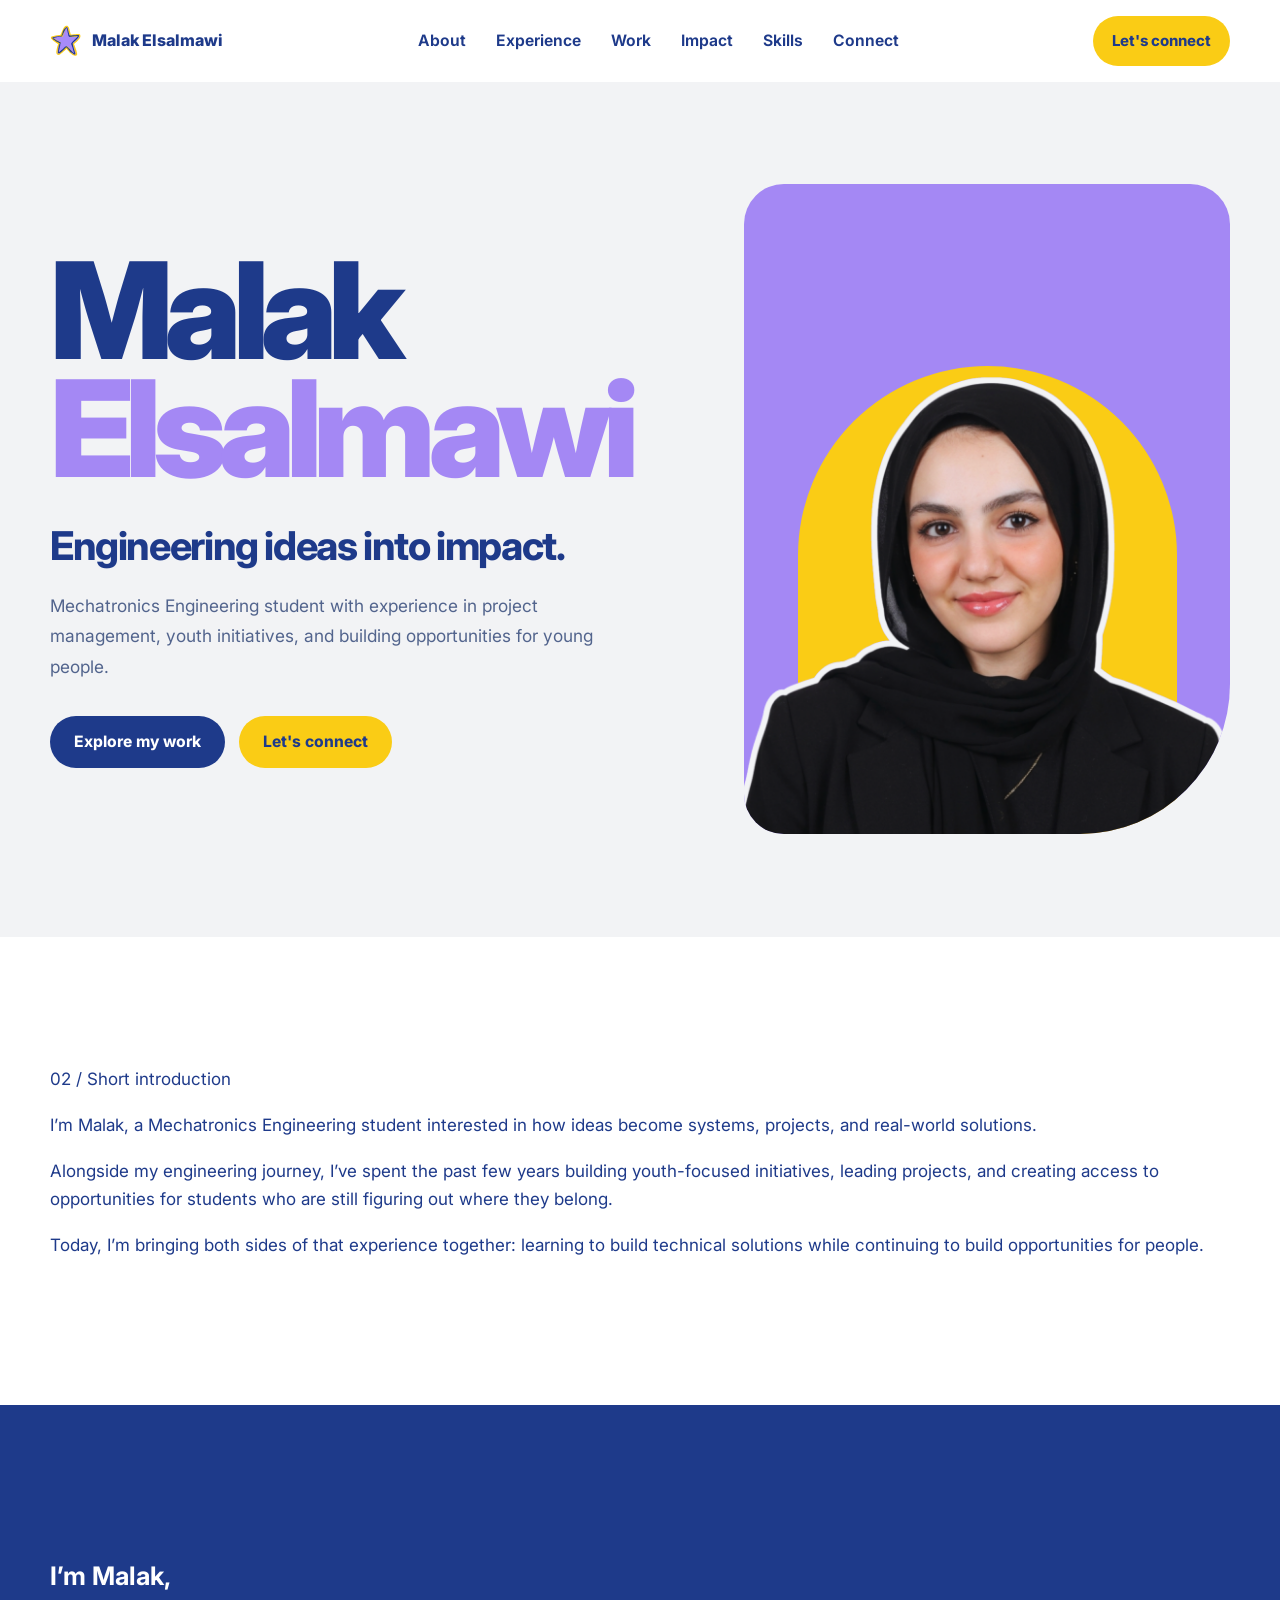
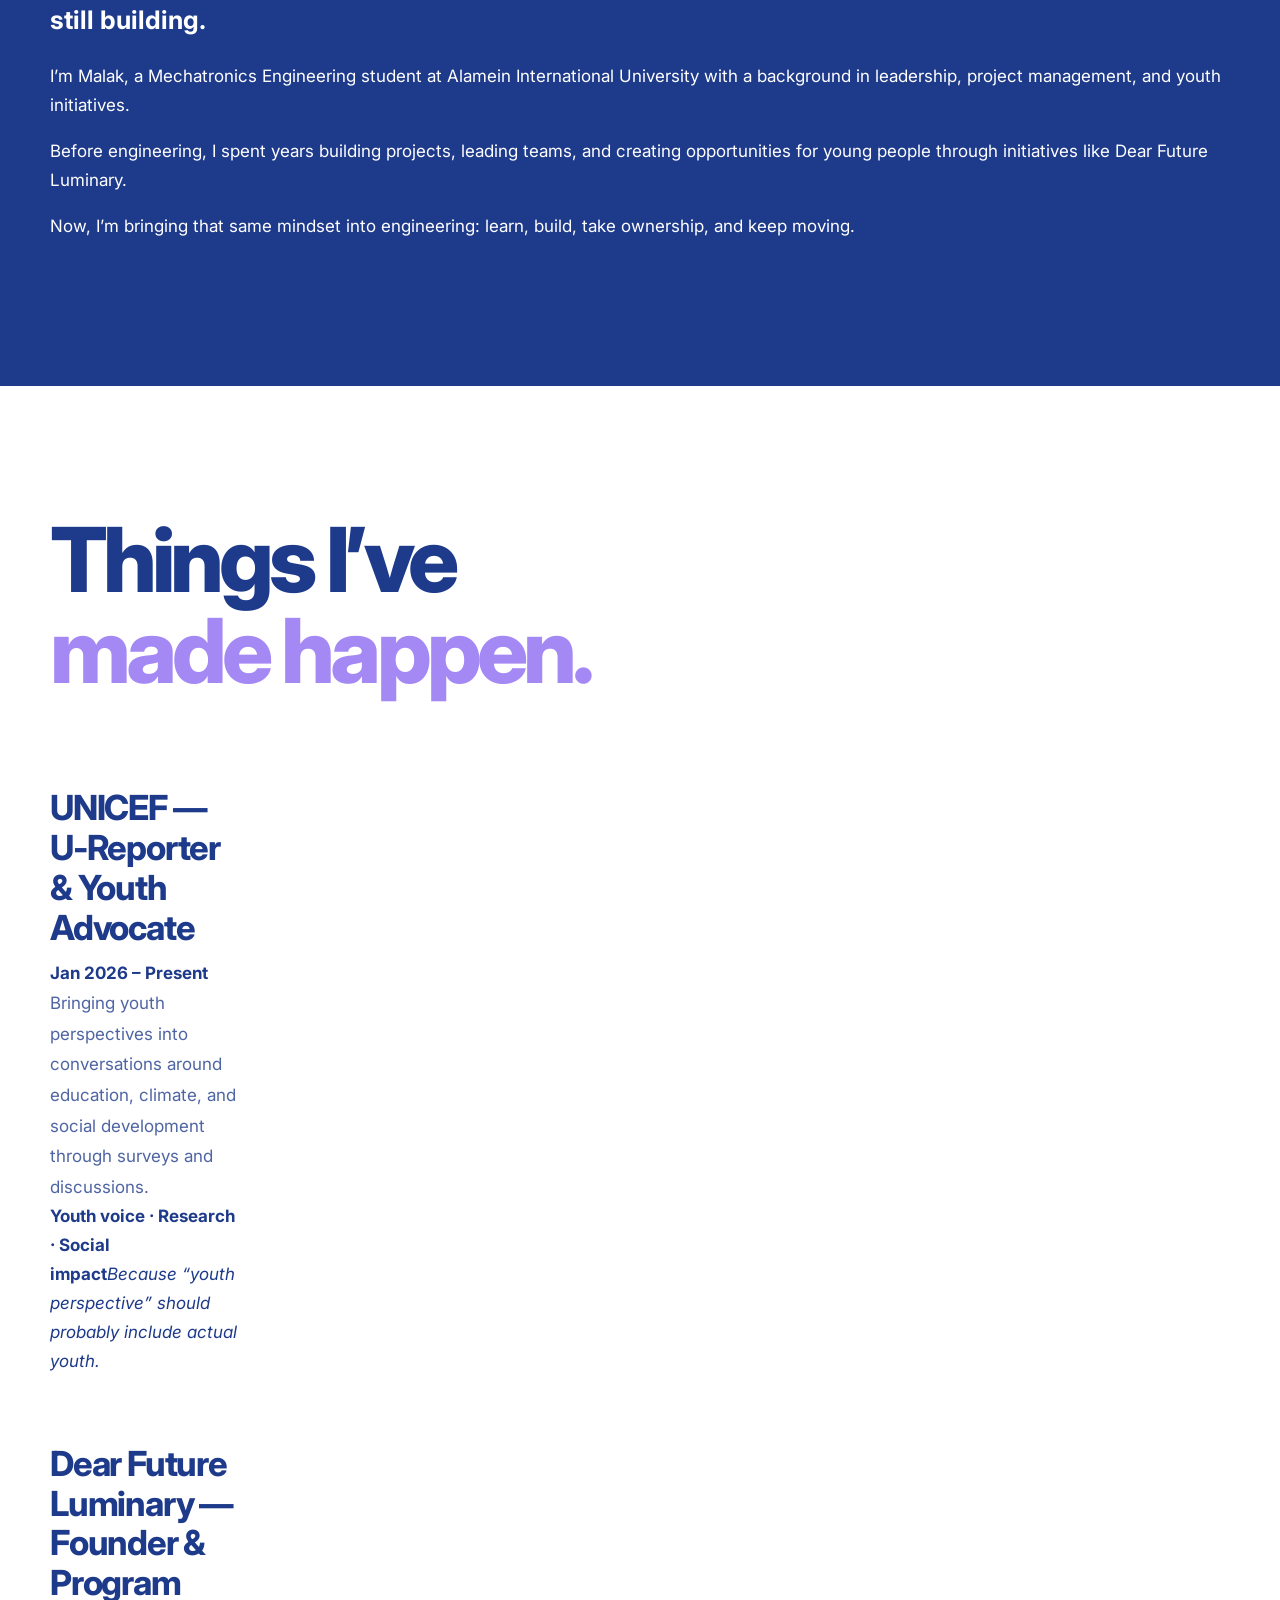
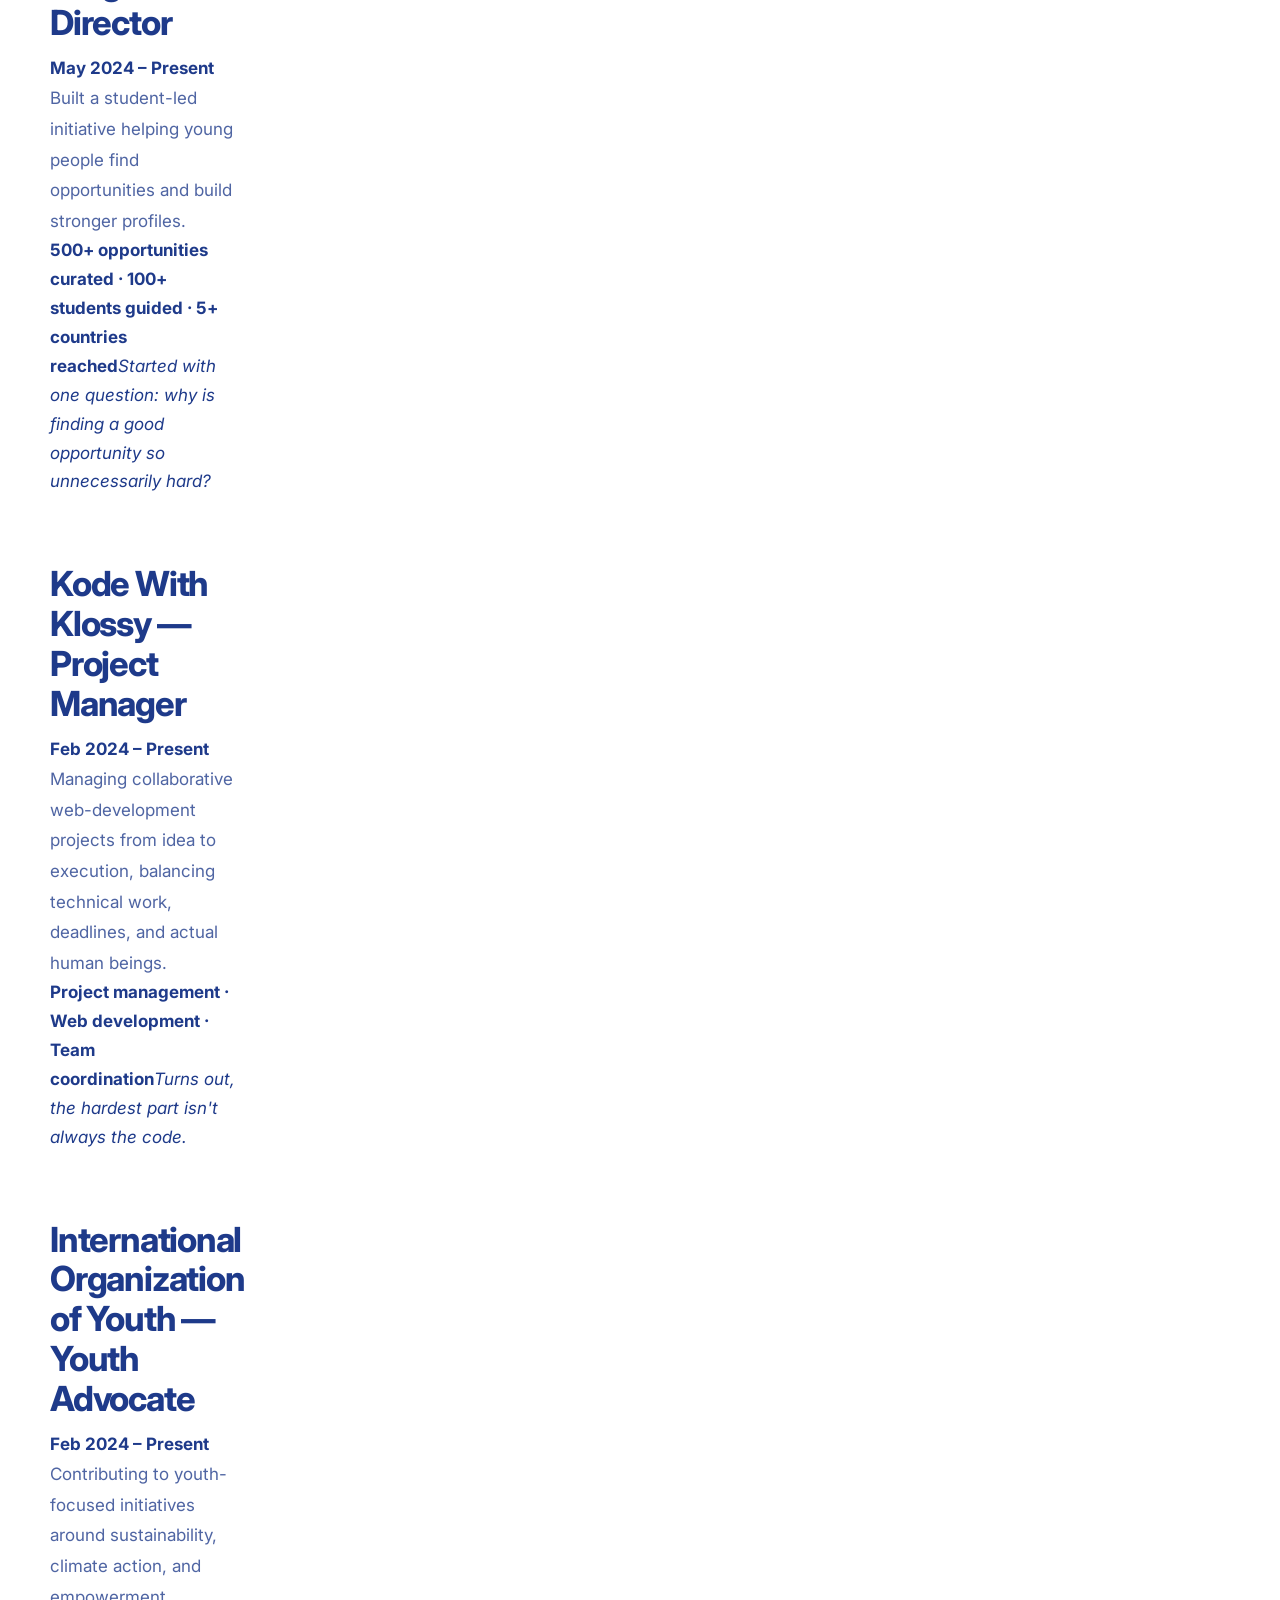
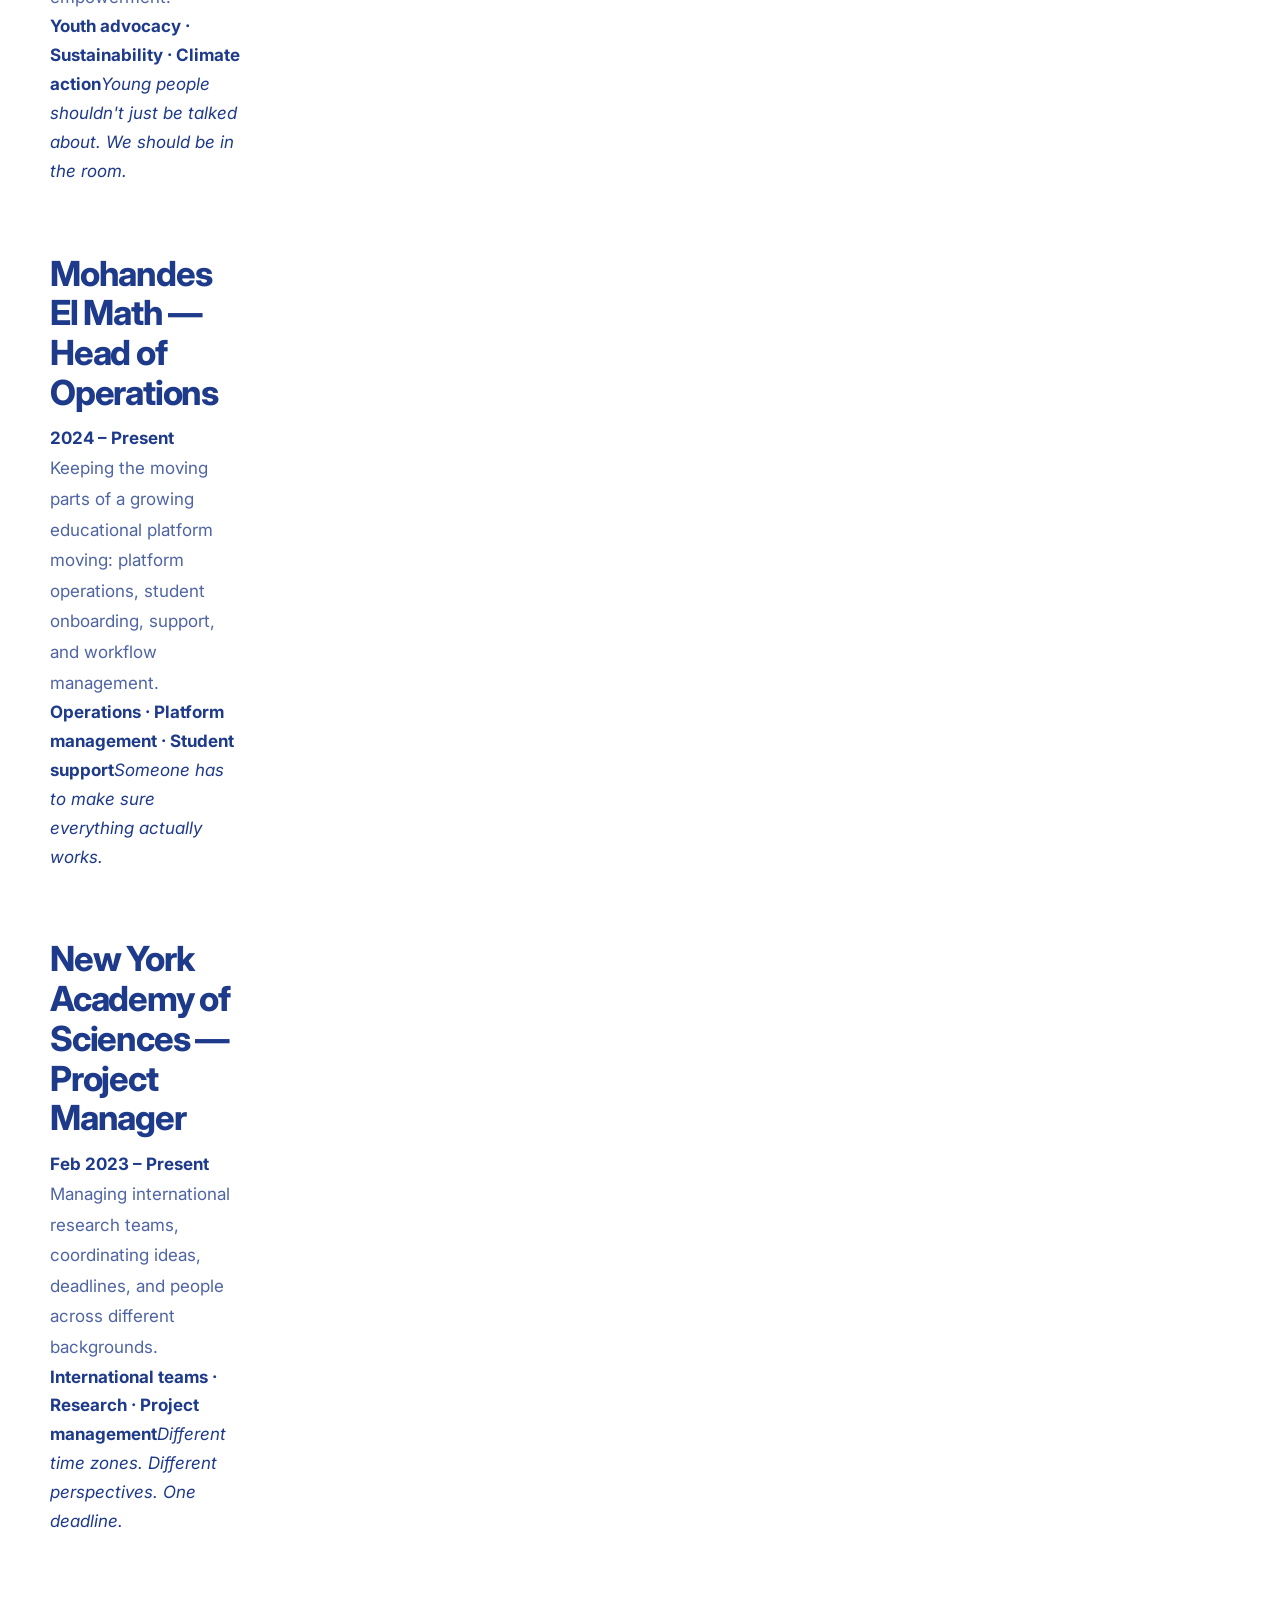
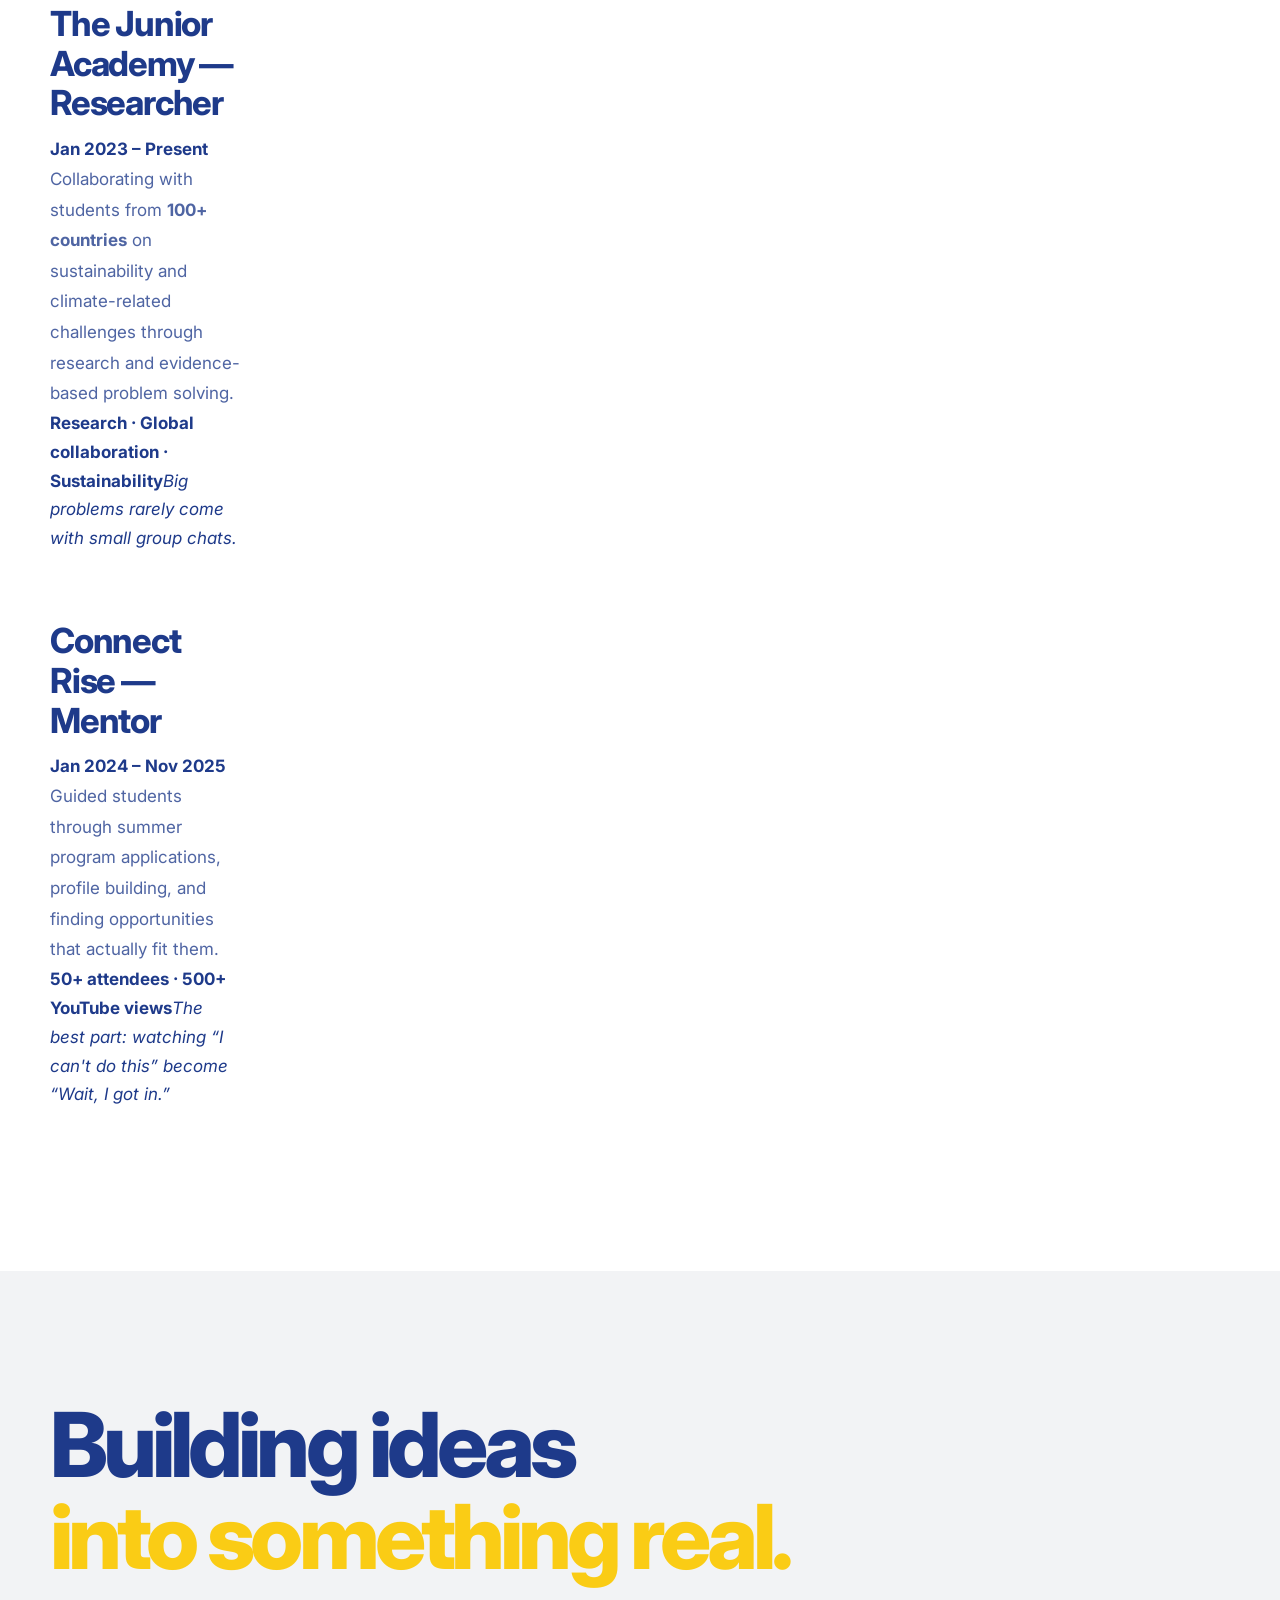
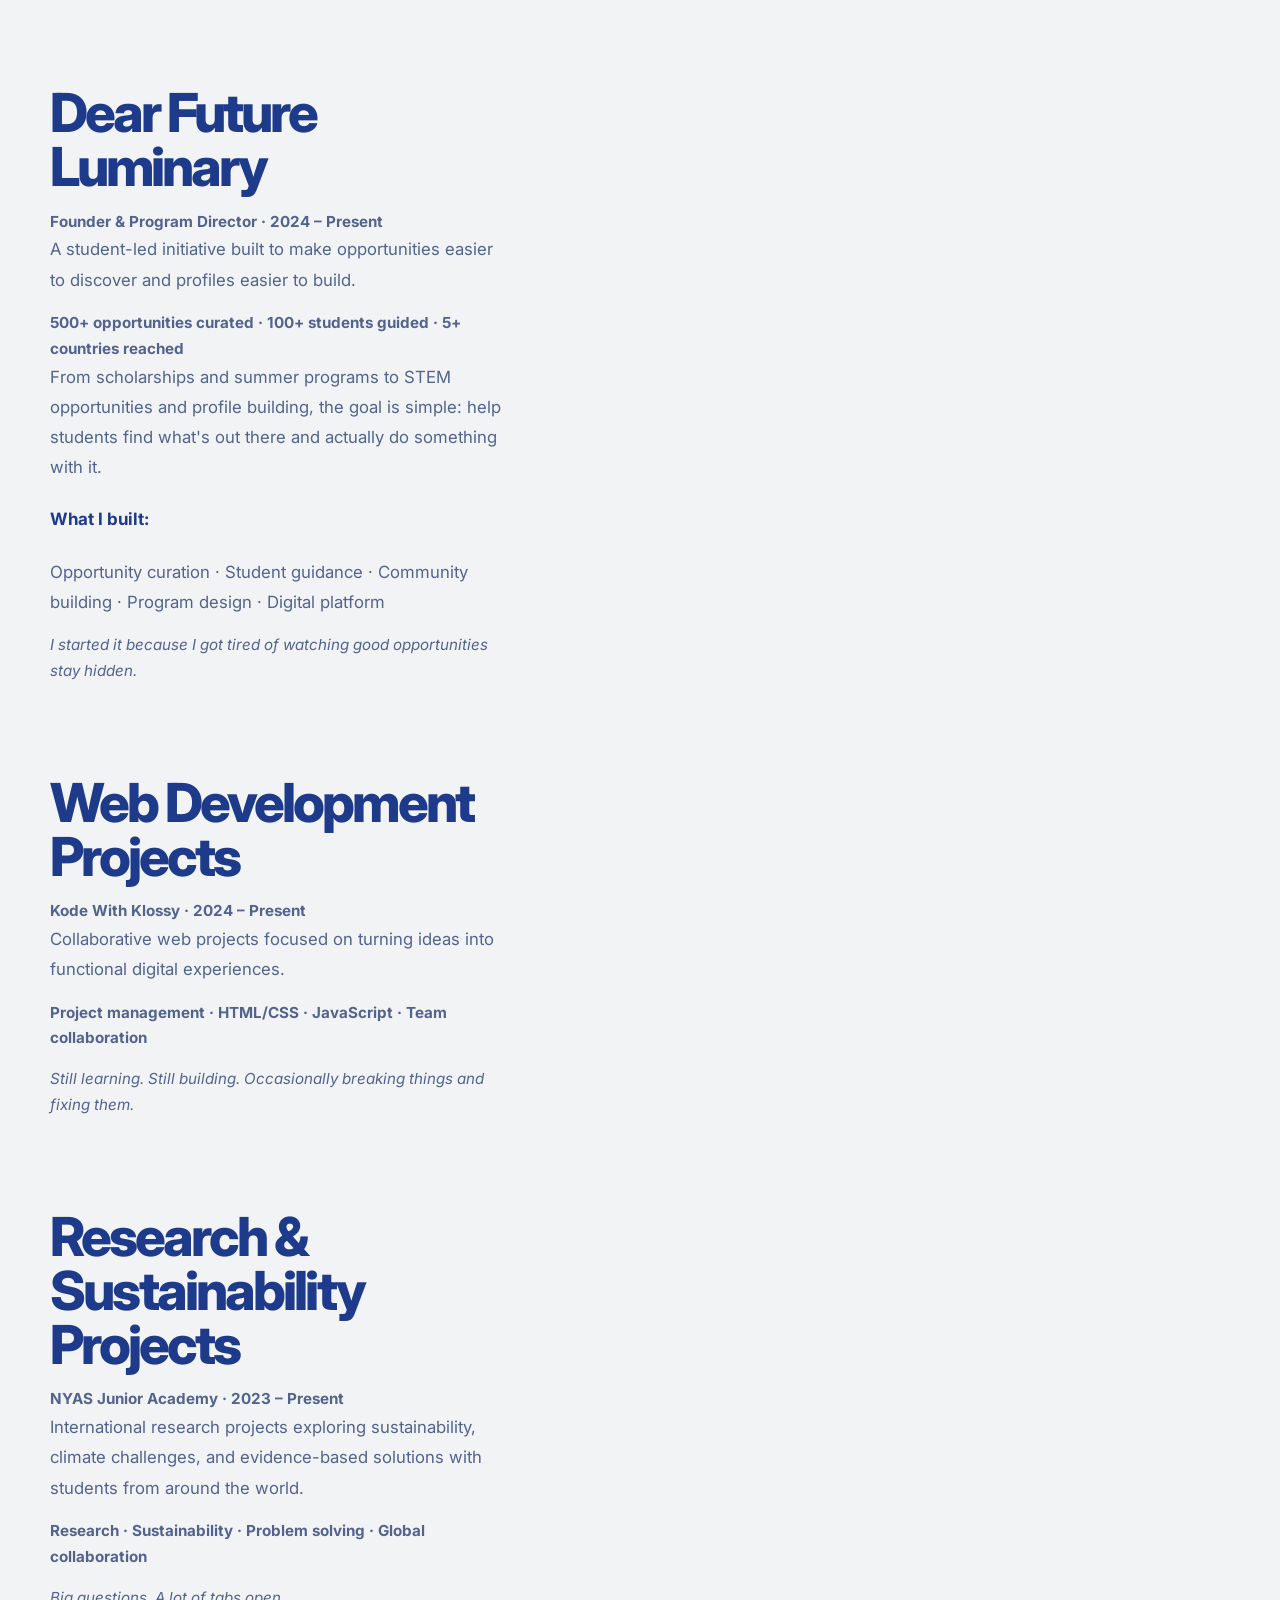
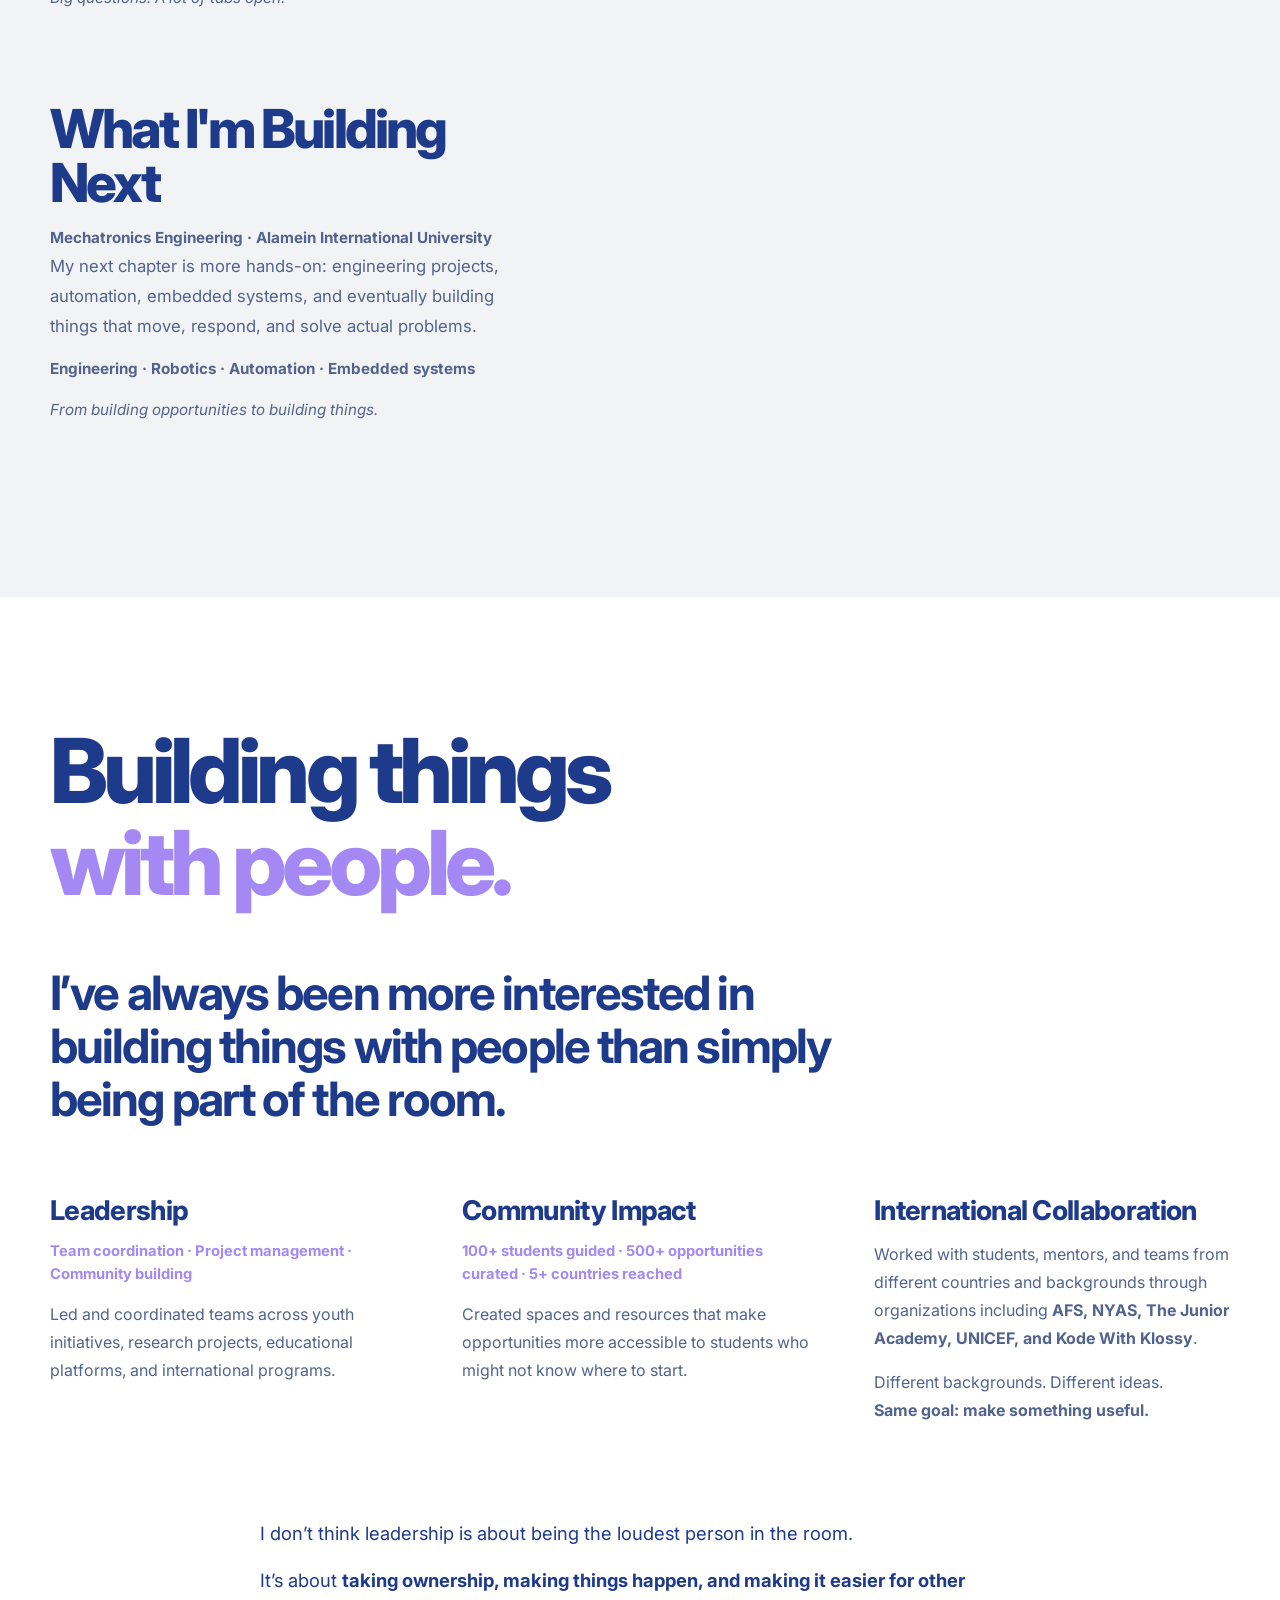
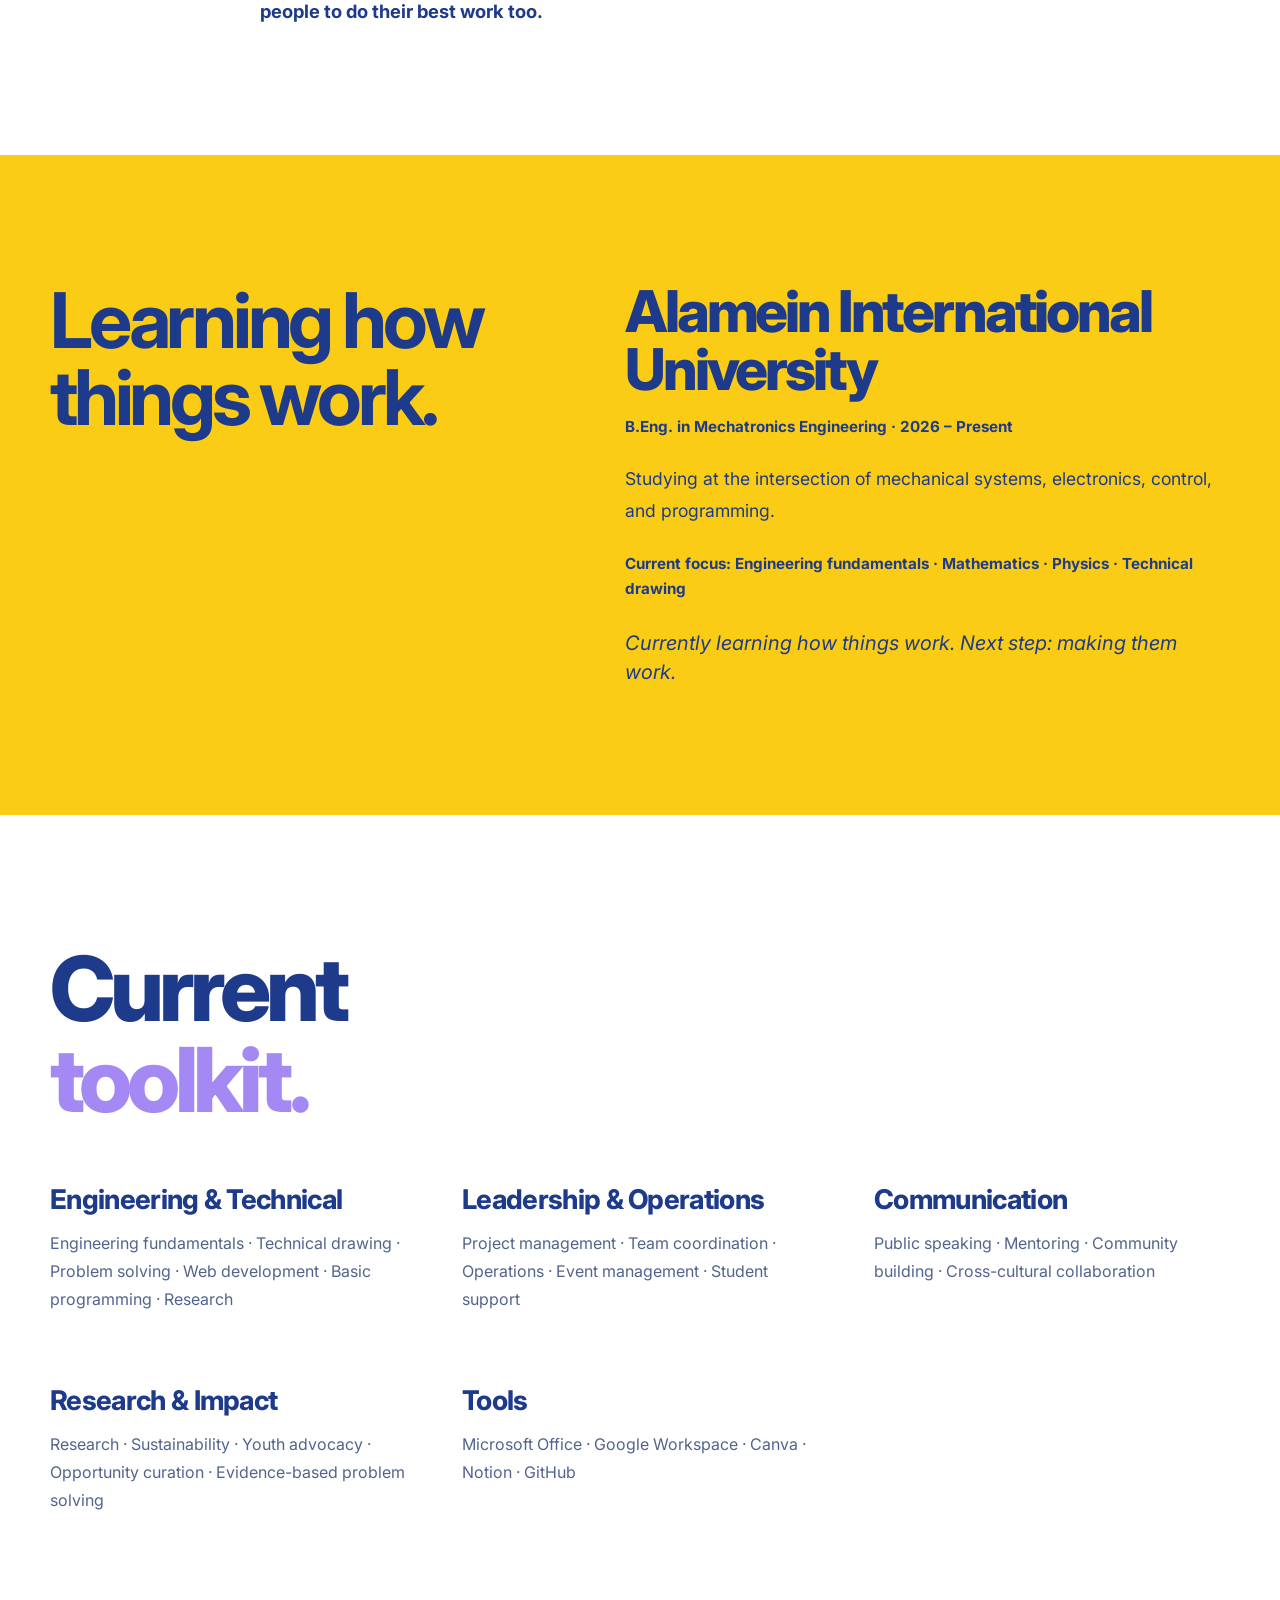
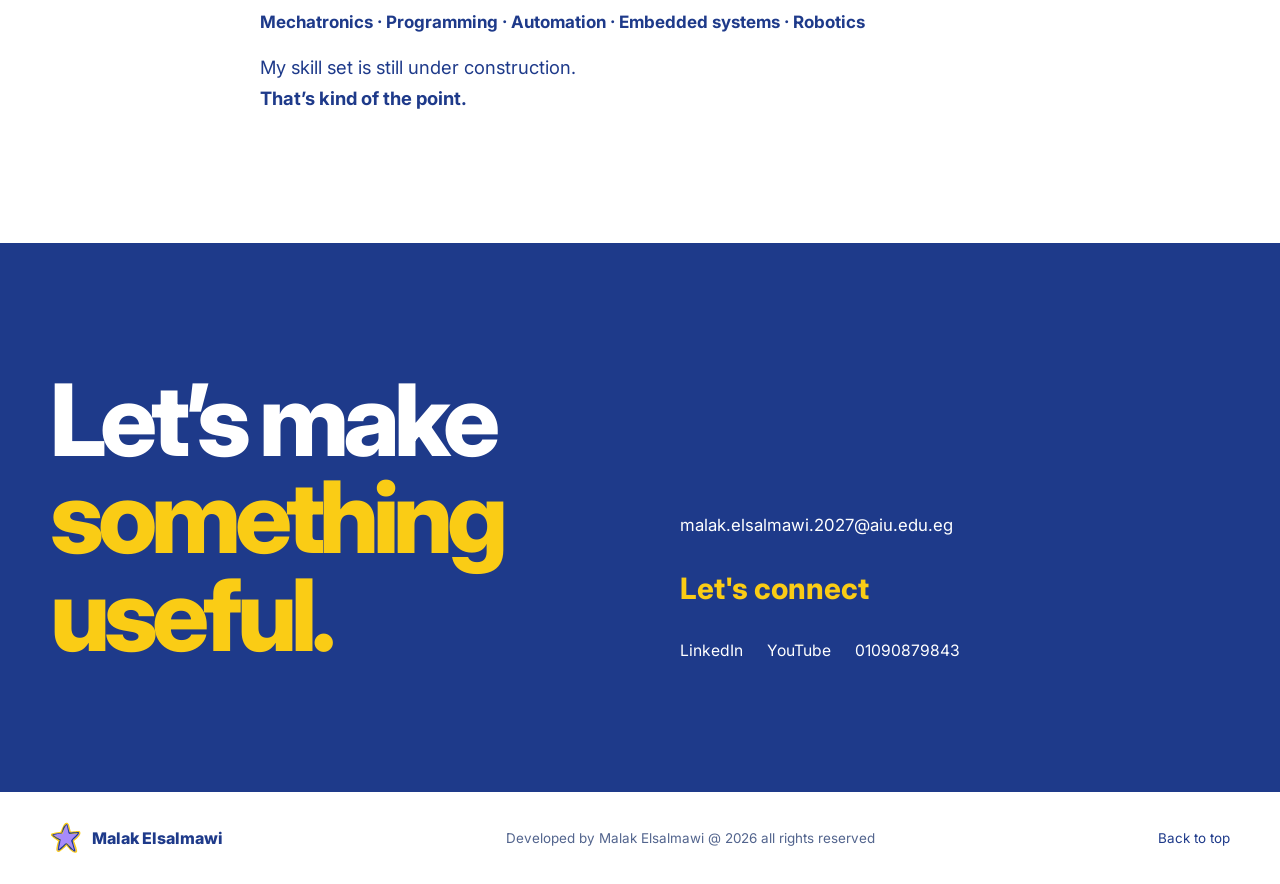
==== commit f3fb22d5: "Rebuild portfolio visual system from the ground up" ====
--- a/index.html
+++ b/index.html
@@ -19,7 +19,7 @@
     <nav class="desktop-nav" aria-label="Primary navigation">
       <a href="#about">About</a><a href="#experience">Experience</a><a href="#work">Work</a><a href="#leadership">Impact</a><a href="#skills">Skills</a><a href="#contact">Connect</a>
     </nav>
-    <a class="header-cta" href="#contact">Let's connect <span>↗</span></a>
+    <a class="header-cta" href="#contact">Let's connect <span></span></a>
     <button class="menu-toggle" type="button" aria-expanded="false" aria-controls="mobile-menu"><span></span><span></span></button>
     <nav id="mobile-menu" class="mobile-menu" aria-label="Mobile navigation"><a href="#about">About</a><a href="#experience">Experience</a><a href="#work">Work</a><a href="#leadership">Impact</a><a href="#skills">Skills</a><a href="#contact">Connect</a></nav>
   </header>
@@ -27,9 +27,9 @@
   <main>
     <section id="home" class="hero section-light">
       <div class="hero-orb"></div><div class="hero-grid page-width">
-        <div class="hero-copy reveal"><p class="kicker">01 / Engineering-minded luminary</p><h1>Malak<br /><span>Elsalmawi</span></h1><p class="hero-tagline">Engineering ideas into impact.</p><p class="hero-description">Mechatronics Engineering student with experience in project management, youth initiatives, and building opportunities for young people.</p><div class="hero-actions"><a class="button button-dark" href="#work">Explore my work <span>↗</span></a><a class="button button-outline" href="#contact">Let's connect <span>↗</span></a></div></div>
+        <div class="hero-copy reveal"><p class="kicker">01 / Engineering-minded luminary</p><h1>Malak<br /><span>Elsalmawi</span></h1><p class="hero-tagline">Engineering ideas into impact.</p><p class="hero-description">Mechatronics Engineering student with experience in project management, youth initiatives, and building opportunities for young people.</p><div class="hero-actions"><a class="button button-dark" href="#work">Explore my work <span></span></a><a class="button button-outline" href="#contact">Let's connect <span></span></a></div></div>
         <div class="hero-art reveal reveal-delay"><div class="hero-art-grid"></div><div class="hero-art-ring ring-one"></div><div class="hero-art-ring ring-two"></div><div class="hero-art-cross cross-one"></div><div class="hero-art-cross cross-two"></div><img src="personal-pic-cutout.png" alt="Malak Elsalmawi" /></div>
-      </div><div class="hero-bottom page-width mono"><span>Giza, Egypt</span><span class="hero-line"></span><span>Scroll to explore ↓</span></div>
+      </div><div class="hero-bottom page-width mono"><span>Giza, Egypt</span><span class="hero-line"></span><span>Scroll to explore </span></div>
     </section>
 
     <section id="intro" class="intro section-white section-space">
@@ -39,21 +39,21 @@
     <section id="about" class="about section-blue section-space"><div class="page-width about-grid"><div><p class="kicker yellow">03 / About me</p><h2>I’m Malak,<br /><span>still building.</span></h2></div><div class="about-copy reveal"><p>I’m Malak, a Mechatronics Engineering student at Alamein International University with a background in leadership, project management, and youth initiatives.</p><p>Before engineering, I spent years building projects, leading teams, and creating opportunities for young people through initiatives like Dear Future Luminary.</p><p>Now, I’m bringing that same mindset into engineering: learn, build, take ownership, and keep moving.</p></div></div><div class="blue-cross"></div></section>
 
     <section id="experience" class="experience section-white section-space"><div class="page-width"><div class="section-heading"><div><p class="kicker">04 / Experience</p><h2>Things I’ve<br /><em>made happen.</em></h2></div><p class="heading-note">Different rooms.<br />Same instinct:<br />make it useful.</p></div><div class="experience-list">
-      <article class="experience-item reveal"><span class="item-number mono">01</span><div><h3>UNICEF — U-Reporter &amp; Youth Advocate</h3><strong>Jan 2026 – Present</strong><p>Bringing youth perspectives into conversations around education, climate, and social development through surveys and discussions.</p><b>Youth voice · Research · Social impact</b><i>Because “youth perspective” should probably include actual youth.</i></div><span class="item-arrow">↗</span></article>
-      <article class="experience-item reveal"><span class="item-number mono">02</span><div><h3>Dear Future Luminary — Founder &amp; Program Director</h3><strong>May 2024 – Present</strong><p>Built a student-led initiative helping young people find opportunities and build stronger profiles.</p><b>500+ opportunities curated · 100+ students guided · 5+ countries reached</b><i>Started with one question: why is finding a good opportunity so unnecessarily hard?</i></div><span class="item-arrow">↗</span></article>
-      <article class="experience-item reveal"><span class="item-number mono">03</span><div><h3>Kode With Klossy — Project Manager</h3><strong>Feb 2024 – Present</strong><p>Managing collaborative web-development projects from idea to execution, balancing technical work, deadlines, and actual human beings.</p><b>Project management · Web development · Team coordination</b><i>Turns out, the hardest part isn't always the code.</i></div><span class="item-arrow">↗</span></article>
-      <article class="experience-item reveal"><span class="item-number mono">04</span><div><h3>International Organization of Youth — Youth Advocate</h3><strong>Feb 2024 – Present</strong><p>Contributing to youth-focused initiatives around sustainability, climate action, and empowerment.</p><b>Youth advocacy · Sustainability · Climate action</b><i>Young people shouldn't just be talked about. We should be in the room.</i></div><span class="item-arrow">↗</span></article>
-      <article class="experience-item reveal"><span class="item-number mono">05</span><div><h3>Mohandes El Math — Head of Operations</h3><strong>2024 – Present</strong><p>Keeping the moving parts of a growing educational platform moving: platform operations, student onboarding, support, and workflow management.</p><b>Operations · Platform management · Student support</b><i>Someone has to make sure everything actually works.</i></div><span class="item-arrow">↗</span></article>
-      <article class="experience-item reveal"><span class="item-number mono">06</span><div><h3>New York Academy of Sciences — Project Manager</h3><strong>Feb 2023 – Present</strong><p>Managing international research teams, coordinating ideas, deadlines, and people across different backgrounds.</p><b>International teams · Research · Project management</b><i>Different time zones. Different perspectives. One deadline.</i></div><span class="item-arrow">↗</span></article>
-      <article class="experience-item reveal"><span class="item-number mono">07</span><div><h3>The Junior Academy — Researcher</h3><strong>Jan 2023 – Present</strong><p>Collaborating with students from <strong>100+ countries</strong> on sustainability and climate-related challenges through research and evidence-based problem solving.</p><b>Research · Global collaboration · Sustainability</b><i>Big problems rarely come with small group chats.</i></div><span class="item-arrow">↗</span></article>
-      <article class="experience-item reveal"><span class="item-number mono">08</span><div><h3>Connect Rise — Mentor</h3><strong>Jan 2024 – Nov 2025</strong><p>Guided students through summer program applications, profile building, and finding opportunities that actually fit them.</p><b>50+ attendees · 500+ YouTube views</b><i>The best part: watching “I can't do this” become “Wait, I got in.”</i></div><span class="item-arrow">↗</span></article>
+      <article class="experience-item reveal"><span class="item-number mono">01</span><div><h3>UNICEF — U-Reporter &amp; Youth Advocate</h3><strong>Jan 2026 – Present</strong><p>Bringing youth perspectives into conversations around education, climate, and social development through surveys and discussions.</p><b>Youth voice · Research · Social impact</b><i>Because “youth perspective” should probably include actual youth.</i></div><span class="item-arrow"></span></article>
+      <article class="experience-item reveal"><span class="item-number mono">02</span><div><h3>Dear Future Luminary — Founder &amp; Program Director</h3><strong>May 2024 – Present</strong><p>Built a student-led initiative helping young people find opportunities and build stronger profiles.</p><b>500+ opportunities curated · 100+ students guided · 5+ countries reached</b><i>Started with one question: why is finding a good opportunity so unnecessarily hard?</i></div><span class="item-arrow"></span></article>
+      <article class="experience-item reveal"><span class="item-number mono">03</span><div><h3>Kode With Klossy — Project Manager</h3><strong>Feb 2024 – Present</strong><p>Managing collaborative web-development projects from idea to execution, balancing technical work, deadlines, and actual human beings.</p><b>Project management · Web development · Team coordination</b><i>Turns out, the hardest part isn't always the code.</i></div><span class="item-arrow"></span></article>
+      <article class="experience-item reveal"><span class="item-number mono">04</span><div><h3>International Organization of Youth — Youth Advocate</h3><strong>Feb 2024 – Present</strong><p>Contributing to youth-focused initiatives around sustainability, climate action, and empowerment.</p><b>Youth advocacy · Sustainability · Climate action</b><i>Young people shouldn't just be talked about. We should be in the room.</i></div><span class="item-arrow"></span></article>
+      <article class="experience-item reveal"><span class="item-number mono">05</span><div><h3>Mohandes El Math — Head of Operations</h3><strong>2024 – Present</strong><p>Keeping the moving parts of a growing educational platform moving: platform operations, student onboarding, support, and workflow management.</p><b>Operations · Platform management · Student support</b><i>Someone has to make sure everything actually works.</i></div><span class="item-arrow"></span></article>
+      <article class="experience-item reveal"><span class="item-number mono">06</span><div><h3>New York Academy of Sciences — Project Manager</h3><strong>Feb 2023 – Present</strong><p>Managing international research teams, coordinating ideas, deadlines, and people across different backgrounds.</p><b>International teams · Research · Project management</b><i>Different time zones. Different perspectives. One deadline.</i></div><span class="item-arrow"></span></article>
+      <article class="experience-item reveal"><span class="item-number mono">07</span><div><h3>The Junior Academy — Researcher</h3><strong>Jan 2023 – Present</strong><p>Collaborating with students from <strong>100+ countries</strong> on sustainability and climate-related challenges through research and evidence-based problem solving.</p><b>Research · Global collaboration · Sustainability</b><i>Big problems rarely come with small group chats.</i></div><span class="item-arrow"></span></article>
+      <article class="experience-item reveal"><span class="item-number mono">08</span><div><h3>Connect Rise — Mentor</h3><strong>Jan 2024 – Nov 2025</strong><p>Guided students through summer program applications, profile building, and finding opportunities that actually fit them.</p><b>50+ attendees · 500+ YouTube views</b><i>The best part: watching “I can't do this” become “Wait, I got in.”</i></div><span class="item-arrow"></span></article>
     </div></div></section>
 
     <section id="work" class="work section-purple section-space"><div class="page-width"><div class="section-heading light-heading"><div><p class="kicker yellow">05 / Selected work</p><h2>Building ideas<br /><span>into something real.</span></h2></div><p class="heading-note">Projects, platforms,<br />and the next version<br />of what’s possible.</p></div><div class="work-list">
       <article class="work-item reveal"><div class="work-number mono">PROJECT 01</div><div><h3>Dear Future Luminary</h3><strong>Founder &amp; Program Director · 2024 – Present</strong><p>A student-led initiative built to make opportunities easier to discover and profiles easier to build.</p><b>500+ opportunities curated · 100+ students guided · 5+ countries reached</b><p>From scholarships and summer programs to STEM opportunities and profile building, the goal is simple: help students find what's out there and actually do something with it.</p><h4>What I built:</h4><p>Opportunity curation · Student guidance · Community building · Program design · Digital platform</p><i>I started it because I got tired of watching good opportunities stay hidden.</i></div><div class="work-mark">DFL<span>LIGHT THE WAY</span></div></article>
       <article class="work-item reveal"><div class="work-number mono">PROJECT 02</div><div><h3>Web Development Projects</h3><strong>Kode With Klossy · 2024 – Present</strong><p>Collaborative web projects focused on turning ideas into functional digital experiences.</p><b>Project management · HTML/CSS · JavaScript · Team collaboration</b><i>Still learning. Still building. Occasionally breaking things and fixing them.</i></div><div class="work-mark work-mark-yellow">&lt;/&gt;<span>MAKE IT WORK</span></div></article>
       <article class="work-item reveal"><div class="work-number mono">PROJECT 03</div><div><h3>Research &amp; Sustainability Projects</h3><strong>NYAS Junior Academy · 2023 – Present</strong><p>International research projects exploring sustainability, climate challenges, and evidence-based solutions with students from around the world.</p><b>Research · Sustainability · Problem solving · Global collaboration</b><i>Big questions. A lot of tabs open.</i></div><div class="work-mark work-mark-dark">◎<span>KEEP ASKING</span></div></article>
-      <article class="work-item reveal"><div class="work-number mono">PROJECT 04</div><div><h3>What I'm Building Next</h3><strong>Mechatronics Engineering · Alamein International University</strong><p>My next chapter is more hands-on: engineering projects, automation, embedded systems, and eventually building things that move, respond, and solve actual problems.</p><b>Engineering · Robotics · Automation · Embedded systems</b><i>From building opportunities to building things.</i></div><div class="work-mark work-mark-yellow">↗<span>IN PROGRESS</span></div></article>
+      <article class="work-item reveal"><div class="work-number mono">PROJECT 04</div><div><h3>What I'm Building Next</h3><strong>Mechatronics Engineering · Alamein International University</strong><p>My next chapter is more hands-on: engineering projects, automation, embedded systems, and eventually building things that move, respond, and solve actual problems.</p><b>Engineering · Robotics · Automation · Embedded systems</b><i>From building opportunities to building things.</i></div><div class="work-mark work-mark-yellow"><span>IN PROGRESS</span></div></article>
     </div></div></section>
 
     <section id="leadership" class="leadership section-white section-space"><div class="page-width"><div class="section-heading"><div><p class="kicker">06 / Leadership &amp; Impact</p><h2>Building things<br /><em>with people.</em></h2></div><p class="heading-note">Not simply part<br />of the room.</p></div><p class="leadership-intro">I’ve always been more interested in <strong>building things with people</strong> than simply being part of the room.</p><div class="impact-grid"><article><span class="impact-number">01</span><h3>Leadership</h3><b>Team coordination · Project management · Community building</b><p>Led and coordinated teams across youth initiatives, research projects, educational platforms, and international programs.</p></article><article><span class="impact-number">02</span><h3>Community Impact</h3><b>100+ students guided · 500+ opportunities curated · 5+ countries reached</b><p>Created spaces and resources that make opportunities more accessible to students who might not know where to start.</p></article><article><span class="impact-number">03</span><h3>International Collaboration</h3><p>Worked with students, mentors, and teams from different countries and backgrounds through organizations including <strong>AFS, NYAS, The Junior Academy, UNICEF, and Kode With Klossy</strong>.</p><p>Different backgrounds. Different ideas.<br /><strong>Same goal: make something useful.</strong></p></article></div><div class="leadership-meaning"><span>What Leadership Means to Me</span><p>I don’t think leadership is about being the loudest person in the room.</p><p>It’s about <strong>taking ownership, making things happen, and making it easier for other people to do their best work too.</strong></p></div></div></section>
@@ -62,7 +62,7 @@
 
     <section id="skills" class="skills section-white section-space"><div class="page-width"><div class="section-heading"><div><p class="kicker">08 / Skills</p><h2>Current<br /><em>toolkit.</em></h2></div><p class="heading-note">My skill set is<br />still under construction.</p></div><div class="skill-grid"><article><span>01</span><h3>Engineering &amp; Technical</h3><p>Engineering fundamentals · Technical drawing · Problem solving · Web development · Basic programming · Research</p></article><article><span>02</span><h3>Leadership &amp; Operations</h3><p>Project management · Team coordination · Operations · Event management · Student support</p></article><article><span>03</span><h3>Communication</h3><p>Public speaking · Mentoring · Community building · Cross-cultural collaboration</p></article><article><span>04</span><h3>Research &amp; Impact</h3><p>Research · Sustainability · Youth advocacy · Opportunity curation · Evidence-based problem solving</p></article><article><span>05</span><h3>Tools</h3><p>Microsoft Office · Google Workspace · Canva · Notion · GitHub</p></article></div><div class="learning-line"><span>Currently Learning</span><strong>Mechatronics · Programming · Automation · Embedded systems · Robotics</strong><p>My skill set is still under construction.<br /><b>That’s kind of the point.</b></p></div></div></section>
 
-    <section id="contact" class="contact section-blue section-space"><div class="page-width contact-grid"><div><p class="kicker yellow">09 / Connect</p><h2>Let’s make<br /><span>something useful.</span></h2></div><div class="contact-copy"><p>malak.elsalmawi.2027@aiu.edu.eg</p><a href="mailto:malak.elsalmawi.2027@aiu.edu.eg" class="contact-email">Let's connect <span>↗</span></a><div class="contact-links"><a href="https://www.linkedin.com/in/loka-luminary/" target="_blank" rel="noreferrer">LinkedIn</a><a href="https://www.youtube.com/@malak_luminary" target="_blank" rel="noreferrer">YouTube</a><span>01090879843</span></div></div></div></section>
+    <section id="contact" class="contact section-blue section-space"><div class="page-width contact-grid"><div><p class="kicker yellow">09 / Connect</p><h2>Let’s make<br /><span>something useful.</span></h2></div><div class="contact-copy"><p>malak.elsalmawi.2027@aiu.edu.eg</p><a href="mailto:malak.elsalmawi.2027@aiu.edu.eg" class="contact-email">Let's connect <span></span></a><div class="contact-links"><a href="https://www.linkedin.com/in/loka-luminary/" target="_blank" rel="noreferrer">LinkedIn</a><a href="https://www.youtube.com/@malak_luminary" target="_blank" rel="noreferrer">YouTube</a><span>01090879843</span></div></div></div></section>
   </main>
   <footer class="site-footer"><a href="#home" class="brand-mark"><img src="dear.future.luminary.logo.svg.svg" alt="" /><span>Malak Elsalmawi</span></a><span>Developed by Malak Elsalmawi @ 2026 all rights reserved</span><a href="#home">Back to top</a></footer>
   <script src="script.js"></script>
--- a/styles.css
+++ b/styles.css
@@ -2,235 +2,148 @@
   --purple: #a488f4;
   --yellow: #facc15;
   --blue: #1e3a8a;
-  --ink: #172554;
-  --white: #f2f3f5;
-  --paper: #ffffff;
-  --muted: #64748b;
-  --line: #dbe2ef;
-  --ease: cubic-bezier(.22, 1, .36, 1);
-  --sans: Inter, ui-sans-serif, system-ui, -apple-system, BlinkMacSystemFont, "Segoe UI", sans-serif;
-  --mono: "SFMono-Regular", Consolas, "Liberation Mono", monospace;
+  --cream: #f2f3f5;
+  --white: #ffffff;
+  --text: #1e3a8a;
+  --muted: #52648d;
+  --sans: Inter, "Helvetica Neue", Arial, sans-serif;
+  --ease: cubic-bezier(.2,.75,.25,1);
 }
+
 * { box-sizing: border-box; }
 html { scroll-behavior: smooth; }
-body { margin: 0; background: var(--paper); color: var(--blue); font-family: var(--sans); font-size: 16px; line-height: 1.6; overflow-x: hidden; }
+body { margin: 0; overflow-x: hidden; background: var(--cream); color: var(--text); font-family: var(--sans); font-size: 17px; line-height: 1.7; -webkit-font-smoothing: antialiased; }
 ::selection { background: var(--yellow); color: var(--blue); }
 a { color: inherit; }
 a:focus-visible, button:focus-visible { outline: 3px solid var(--yellow); outline-offset: 4px; }
-img { max-width: 100%; display: block; }
-button { font: inherit; }
+img { display: block; max-width: 100%; }
 main { overflow: hidden; }
-section { scroll-margin-top: 100px; }
-.page-width, .container { width: min(1240px, calc(100% - 72px)); margin-inline: auto; }
-.section-space { padding: clamp(96px, 12vw, 184px) 0; }
-.section-white { background: var(--paper); }
+section { scroll-margin-top: 94px; }
+.page-width, .container { width: min(1180px, calc(100% - 64px)); margin-inline: auto; }
+.section-space { padding: clamp(90px, 10vw, 150px) 0; }
+.section-white { background: var(--white); }
 .section-blue, .section-dark { background: var(--blue); color: var(--white); }
 .section-yellow { background: var(--yellow); color: var(--blue); }
-.kicker, .section-label, .section-heading .kicker { margin: 0 0 26px; color: var(--purple); font: 700 .69rem/1.2 var(--mono); letter-spacing: .12em; text-transform: uppercase; }
-.kicker.yellow, .section-blue .kicker, .section-dark .section-label { color: var(--yellow); }
-.section-heading { display: flex; align-items: end; justify-content: space-between; gap: 48px; margin-bottom: 70px; }
-.section-heading h2, .section-title { margin: 0; max-width: 850px; color: var(--blue); font-size: clamp(3rem, 7vw, 7.4rem); font-weight: 850; letter-spacing: -.085em; line-height: .92; }
-.section-blue h2, .section-blue .section-title, .section-dark h2, .section-dark .section-title { color: var(--white); }
-.section-heading h2 em, .section-title em { color: var(--purple); font-style: normal; }
-.section-heading h2 span, .section-title span { color: var(--yellow); }
-.heading-note { max-width: 170px; margin: 0 0 5px; color: var(--muted); font: 700 .72rem/1.35 var(--mono); text-transform: uppercase; }
-.content-grid { display: grid; grid-template-columns: repeat(2, minmax(0, 1fr)); gap: clamp(36px, 8vw, 150px); }
-.text-block { max-width: 560px; color: #334155; font-size: clamp(1rem, 1.2vw, 1.15rem); }
-.text-block p { margin: 0 0 22px; }
-.text-block strong { color: var(--blue); }
-.section-dark .text-block, .section-dark .text-block strong { color: var(--white); }
 
-/* Slack-like command center: solid, compact, and intentionally not glass. */
-.site-header, .navbar { position: sticky; top: 0; z-index: 50; display: flex; align-items: center; gap: 30px; min-height: 78px; padding: 0 max(28px, calc((100% - 1240px) / 2)); background: var(--paper); border-bottom: 1px solid var(--line); transition: min-height .22s var(--ease), width .22s var(--ease), top .22s var(--ease), border-radius .22s var(--ease), box-shadow .22s var(--ease); }
-.site-header.scrolled, .navbar.scrolled { top: 14px; width: min(1160px, calc(100% - 32px)); min-height: 64px; margin-inline: auto; padding-inline: 22px; border: 1px solid var(--line); border-radius: 18px; box-shadow: 0 14px 32px rgba(30, 58, 138, .10); }
-.brand-mark, .nav-brand { display: inline-flex; align-items: center; gap: 10px; color: var(--blue); font-weight: 850; letter-spacing: -.04em; text-decoration: none; white-space: nowrap; }
-.brand-mark img { width: 28px; height: 28px; }
-.desktop-nav, .nav-links { display: flex; align-items: center; justify-content: center; gap: clamp(14px, 2.5vw, 34px); flex: 1; margin: 0; padding: 0; list-style: none; }
-.nav-link, .desktop-nav a { position: relative; color: var(--blue); font-size: .78rem; font-weight: 750; text-decoration: none; }
-.nav-link::after, .desktop-nav a::after { position: absolute; right: 0; bottom: -9px; left: 0; height: 2px; background: var(--yellow); content: ""; transform: scaleX(0); transform-origin: right; transition: transform .2s var(--ease); }
-.nav-link:hover::after, .desktop-nav a:hover::after { transform: scaleX(1); transform-origin: left; }
-.header-cta { display: inline-flex; align-items: center; gap: 8px; padding: 10px 14px; background: var(--yellow); border-radius: 999px; color: var(--blue); font-size: .72rem; font-weight: 850; text-decoration: none; transition: transform .18s var(--ease); }
-.header-cta:hover { transform: translateY(-2px); }
+/* A real product-style navigation: simple, friendly, unmistakable. */
+.site-header, .navbar { position: sticky; top: 0; z-index: 20; display: flex; align-items: center; gap: 38px; min-height: 82px; padding: 0 max(28px, calc((100% - 1180px) / 2)); background: var(--white); }
+.site-header.scrolled, .navbar.scrolled { top: 12px; width: min(1120px, calc(100% - 28px)); min-height: 68px; margin-inline: auto; padding-inline: 24px; border-radius: 18px; box-shadow: 0 12px 34px rgba(30,58,138,.14); }
+.brand-mark, .nav-brand { display: inline-flex; align-items: center; gap: 10px; color: var(--blue); font-size: 1rem; font-weight: 800; letter-spacing: 0; text-decoration: none; white-space: nowrap; }
+.brand-mark img { width: 32px; height: 32px; object-fit: contain; }
+.desktop-nav, .nav-links { display: flex; align-items: center; justify-content: center; gap: 30px; flex: 1; margin: 0; padding: 0; list-style: none; }
+.desktop-nav a, .nav-link { color: var(--blue); font-size: .98rem; font-weight: 650; text-decoration: none; transition: color .18s var(--ease); }
+.desktop-nav a:hover, .nav-link:hover { color: var(--purple); }
+.header-cta { display: inline-flex; align-items: center; justify-content: center; padding: 12px 19px; border-radius: 999px; background: var(--yellow); color: var(--blue); font-size: .94rem; font-weight: 750; text-decoration: none; transition: transform .18s var(--ease), background .18s var(--ease); }
+.header-cta:hover { background: var(--purple); transform: translateY(-2px); }
+.header-cta span, .nav-link::after, .desktop-nav a::after { display: none !important; }
 .menu-toggle { display: none; }
 .mobile-menu { display: none; }
 
-/* Hero: image-led, asymmetric, and spacious. */
-.hero { min-height: calc(100svh - 78px); padding: clamp(70px, 9vw, 130px) 0 clamp(90px, 11vw, 160px); background: var(--white); }
-.hero-grid { display: grid; grid-template-columns: minmax(0, 1.15fr) minmax(320px, .85fr); align-items: center; gap: clamp(42px, 8vw, 130px); }
-.hero h1 { max-width: 780px; margin: 0; color: var(--blue); font-size: clamp(4.8rem, 13vw, 13rem); font-weight: 900; letter-spacing: -.105em; line-height: .78; }
+/* New hero composition. */
+.hero { position: relative; min-height: calc(100svh - 82px); display: flex; align-items: center; padding: clamp(70px, 8vw, 118px) 0; background: var(--cream); }
+.hero-grid { display: grid; grid-template-columns: minmax(0, 1fr) minmax(360px, .82fr); align-items: center; gap: clamp(48px, 8vw, 110px); }
+.hero-copy { position: relative; z-index: 1; }
+.hero h1 { max-width: 720px; margin: 0; color: var(--blue); font-size: clamp(4.4rem, 10.5vw, 10.5rem); font-weight: 850; letter-spacing: -.065em; line-height: .88; }
 .hero h1 span { color: var(--purple); }
-.hero-tagline { max-width: 500px; margin: 46px 0 0; color: var(--blue); font-size: clamp(1.35rem, 2.4vw, 2.35rem); font-weight: 800; letter-spacing: -.05em; line-height: 1.05; }
-.hero-meta { display: flex; flex-wrap: wrap; gap: 12px 30px; margin-top: 34px; color: var(--muted); font: 700 .68rem var(--mono); text-transform: uppercase; }
-.hero-meta span::before { display: inline-block; width: 7px; height: 7px; margin: 0 8px 1px 0; background: var(--yellow); border-radius: 50%; content: ""; }
-.hero-cta { margin-top: 42px; }
-.hero-cta a { display: inline-flex; align-items: center; gap: 14px; padding: 15px 20px; background: var(--blue) !important; border-radius: 999px !important; color: var(--yellow) !important; font-size: .78rem !important; font-weight: 800; text-decoration: none; transition: transform .18s var(--ease), background .18s var(--ease); }
-.hero-cta a:hover { background: var(--purple) !important; color: var(--blue) !important; transform: translateY(-3px); }
-.hero-image-wrap, .hero-art { position: relative; min-height: min(620px, 63vw); display: flex; align-items: end; justify-content: center; overflow: hidden; background: var(--purple); }
-.hero-image-wrap::before, .hero-art::before { position: absolute; right: 9%; bottom: 0; left: 9%; height: 74%; background: var(--yellow); content: ""; }
-.hero-image-wrap img, .hero-art img { position: relative; z-index: 1; width: 100%; height: min(630px, 60vw); object-fit: contain; object-position: center bottom; }
+.hero-tagline { max-width: 580px; margin: 38px 0 0; color: var(--blue); font-size: clamp(1.65rem, 3.1vw, 3.1rem); font-weight: 750; letter-spacing: -.035em; line-height: 1.1; }
+.hero-description { max-width: 580px; margin: 22px 0 0; color: var(--muted); font-size: 1.08rem; line-height: 1.75; }
+.hero-actions { display: flex; flex-wrap: wrap; gap: 14px; margin-top: 34px; }
+.button { display: inline-flex; align-items: center; justify-content: center; min-height: 52px; padding: 14px 24px; border: 0; border-radius: 999px; font-size: .98rem; font-weight: 750; line-height: 1; text-decoration: none; transition: transform .18s var(--ease), background .18s var(--ease), color .18s var(--ease); }
+.button:hover { transform: translateY(-3px); }
+.button-dark { background: var(--blue); color: var(--white); }
+.button-dark:hover { background: var(--purple); color: var(--blue); }
+.button-outline { background: var(--yellow); color: var(--blue); }
+.button-outline:hover { background: var(--purple); }
+.hero-actions span, .hero-bottom, .hero-meta, .kicker, .section-label, .heading-note, .item-number, .work-number, .impact-number, .skill-grid article > span, .work-mark, .item-arrow { display: none !important; }
+.hero-art { position: relative; min-height: min(650px, 62vw); display: flex; align-items: end; justify-content: center; overflow: hidden; border-radius: 40px 40px 150px 40px; background: var(--purple); }
+.hero-art::before { position: absolute; right: 11%; bottom: 0; left: 11%; height: 72%; border-radius: 999px 999px 0 0; background: var(--yellow); content: ""; }
+.hero-art img { position: relative; z-index: 1; width: 100%; height: min(650px, 62vw); object-fit: contain; object-position: center bottom; }
 .hero-art-grid, .hero-art-ring, .hero-art-cross { display: none; }
 
-/* Editorial content rhythm. */
-.experience-list, .exp-list { border-top: 1px solid rgba(242,243,245,.35); }
-.exp-item, .experience-item { display: grid; grid-template-columns: 180px minmax(0, 1fr); gap: 38px; padding: 28px 0; border-bottom: 1px solid rgba(242,243,245,.35); }
-.exp-date { color: var(--yellow); font: 700 .69rem var(--mono); text-transform: uppercase; }
-.exp-role h3, .experience-item h3 { margin: 0 0 9px; font-size: clamp(1.4rem, 2.5vw, 2.4rem); letter-spacing: -.06em; line-height: 1; }
-.exp-role p, .experience-item p { max-width: 720px; margin: 0; color: rgba(242,243,245,.72); }
-.work-grid, .project-grid { display: grid; grid-template-columns: repeat(2, minmax(0, 1fr)); gap: 1px; background: var(--blue); border: 1px solid var(--blue); }
-.work-item, .project-card { position: relative; min-height: 360px; display: flex; flex-direction: column; justify-content: space-between; padding: 30px; background: var(--white); color: var(--blue); transition: background .2s var(--ease), color .2s var(--ease); }
-.work-item:hover, .project-card:hover { background: var(--yellow); }
-.work-item h3, .project-card h3 { max-width: 480px; margin: 0; font-size: clamp(1.8rem, 3.3vw, 3.7rem); letter-spacing: -.075em; line-height: .93; }
-.work-item p, .project-card p { max-width: 520px; margin: 16px 0 0; color: #475569; }
-.work-item:hover p, .project-card:hover p { color: var(--blue); }
-.work-mark { display: flex; align-items: center; justify-content: space-between; color: var(--purple); font: 700 2rem var(--mono); }
-.work-mark span { color: var(--blue); font-size: .65rem; letter-spacing: .1em; }
-.work-mark-yellow { color: var(--yellow); }
-.impact-grid, .skill-grid { display: grid; grid-template-columns: repeat(3, minmax(0, 1fr)); gap: 0; border-top: 1px solid var(--line); }
-.impact-grid article, .skill-grid article { padding: 28px 30px 30px 0; border-bottom: 1px solid var(--line); }
-.impact-grid article:not(:nth-child(3n+1)), .skill-grid article:not(:nth-child(3n+1)) { padding-left: 30px; border-left: 1px solid var(--line); }
-.impact-number, .skill-grid article > span, .learning-line span { display: block; margin-bottom: 30px; color: var(--purple); font: 700 .7rem var(--mono); }
-.impact-grid h3, .skill-grid h3 { margin: 0 0 10px; font-size: 1.3rem; letter-spacing: -.04em; }
-.impact-grid b { display: block; margin-bottom: 13px; color: var(--blue); font: 700 .69rem/1.5 var(--mono); }
-.impact-grid p, .skill-grid p { margin: 0; color: #475569; font-size: .94rem; }
-.leadership-intro { max-width: 780px; margin: 0 0 64px; font-size: clamp(1.6rem, 3.2vw, 3.8rem); letter-spacing: -.07em; line-height: 1; }
-.leadership-meaning, .learning-line { max-width: 760px; margin: 72px auto 0; padding-top: 24px; border-top: 2px solid var(--blue); }
-.leadership-meaning span { color: var(--purple); font: 700 .69rem var(--mono); text-transform: uppercase; }
-.leadership-meaning p { margin: 16px 0 0; font-size: 1.15rem; }
-.education-grid { display: grid; grid-template-columns: minmax(0, .8fr) minmax(0, 1fr); gap: clamp(50px, 11vw, 180px); }
-.education h2, .education h2 span { color: var(--blue); }
-.education-copy h3 { margin: 0 0 10px; font-size: clamp(2rem, 4vw, 4.6rem); letter-spacing: -.08em; line-height: .95; }
-.education-copy p { max-width: 520px; margin: 25px 0 20px; font-size: 1.1rem; }
-.education-copy strong, .education-copy b { display: block; font: 700 .72rem/1.5 var(--mono); }
-.education-copy i { display: block; margin-top: 28px; font-size: 1.25rem; }
+/* Sections are roomy and content-led, not boxed dashboards. */
+.section-heading { display: block; margin-bottom: 58px; }
+.section-heading h2, .section-title { max-width: 850px; margin: 0; color: var(--blue); font-size: clamp(3.2rem, 7vw, 7rem); font-weight: 800; letter-spacing: -.055em; line-height: 1.02; }
+.section-heading h2 em, .section-title em { color: var(--purple); font-style: normal; }
+.section-heading h2 span, .section-title span { color: var(--yellow); }
+.section-blue .section-heading h2, .section-blue .section-title, .section-dark .section-heading h2, .section-dark .section-title { color: var(--white); }
+.content-grid { display: grid; grid-template-columns: repeat(2, minmax(0,1fr)); gap: clamp(40px, 9vw, 140px); }
+.text-block { max-width: 560px; color: var(--muted); font-size: 1.08rem; line-height: 1.85; }
+.text-block p { margin: 0 0 24px; }
+.text-block strong { color: var(--blue); }
+.section-dark .text-block, .section-dark .text-block strong { color: var(--white); }
+.experience-list, .exp-list { max-width: 980px; }
+.exp-item, .experience-item { display: grid; grid-template-columns: 190px 1fr; gap: 36px; padding: 34px 0; }
+.exp-date { color: var(--purple); font-size: .95rem; font-weight: 700; }
+.exp-role h3, .experience-item h3 { margin: 0 0 12px; color: inherit; font-size: clamp(1.5rem, 2.7vw, 2.5rem); font-weight: 750; letter-spacing: -.035em; line-height: 1.15; }
+.exp-role p, .experience-item p { max-width: 750px; margin: 0; color: inherit; opacity: .78; line-height: 1.8; }
+.work-grid, .project-grid { display: block; max-width: 1000px; }
+.work-item, .project-card { display: grid; grid-template-columns: .8fr 1.2fr; gap: 45px; align-items: start; min-height: 0; padding: 46px 0; background: transparent; color: var(--blue); }
+.work-item h3, .project-card h3 { margin: 0; font-size: clamp(2rem, 4.2vw, 4.6rem); font-weight: 800; letter-spacing: -.055em; line-height: 1; }
+.work-item p, .project-card p { max-width: 580px; margin: 0; color: var(--muted); font-size: 1.05rem; line-height: 1.8; }
+.work-item strong, .work-item b, .work-item i { display: block; max-width: 580px; margin-top: 15px; color: var(--muted); font-size: .95rem; line-height: 1.7; }
+.impact-grid, .skill-grid { display: grid; grid-template-columns: repeat(3, 1fr); gap: 56px; }
+.impact-grid article, .skill-grid article { padding: 0; }
+.impact-grid h3, .skill-grid h3 { margin: 0 0 14px; color: var(--blue); font-size: 1.7rem; font-weight: 750; letter-spacing: -.025em; line-height: 1.15; }
+.impact-grid b { display: block; margin-bottom: 14px; color: var(--purple); font-size: .92rem; line-height: 1.55; }
+.impact-grid p, .skill-grid p { margin: 0 0 16px; color: var(--muted); font-size: 1rem; line-height: 1.75; }
+.leadership-intro { max-width: 800px; margin: 0 0 70px; color: var(--blue); font-size: clamp(1.8rem, 3.7vw, 3.8rem); font-weight: 700; letter-spacing: -.04em; line-height: 1.12; }
+.leadership-meaning, .learning-line { max-width: 760px; margin: 78px auto 0; color: var(--blue); }
+.leadership-meaning span, .learning-line span { display: none; }
+.leadership-meaning p, .learning-line p { margin: 15px 0 0; font-size: 1.15rem; line-height: 1.7; }
+.education-grid { display: grid; grid-template-columns: .85fr 1.15fr; gap: clamp(50px, 10vw, 170px); align-items: start; }
+.education h2 { margin: 0; color: var(--blue); font-size: clamp(3.2rem, 6vw, 6.5rem); letter-spacing: -.055em; line-height: 1; }
+.education h2 span { color: var(--blue); }
+.education-copy h3 { margin: 0; font-size: clamp(2rem, 4.5vw, 4.5rem); font-weight: 800; letter-spacing: -.055em; line-height: 1; }
+.education-copy strong, .education-copy b { display: block; margin-top: 16px; font-size: .95rem; line-height: 1.65; }
+.education-copy p { margin: 24px 0; font-size: 1.1rem; line-height: 1.8; }
+.education-copy i { display: block; margin-top: 28px; font-size: 1.25rem; line-height: 1.45; }
 
-/* Contact close and social hover glow. */
-.contact { border-top: 1px solid rgba(242,243,245,.2); }
-.contact-grid { display: grid; grid-template-columns: 1fr 1fr; align-items: end; gap: 70px; }
-.contact h2 { margin: 0; color: var(--white); font-size: clamp(3.5rem, 8vw, 8rem); font-weight: 850; letter-spacing: -.1em; line-height: .84; }
+.contact { background: var(--blue); }
+.contact-grid { display: grid; grid-template-columns: 1fr 1fr; gap: 80px; align-items: end; }
+.contact h2 { margin: 0; color: var(--white); font-size: clamp(3.4rem, 7.8vw, 8rem); font-weight: 800; letter-spacing: -.06em; line-height: .98; }
 .contact h2 span { color: var(--yellow); }
-.contact-copy { justify-self: end; width: min(100%, 480px); }
-.contact-copy > p { color: var(--white); font: 700 .8rem var(--mono); }
-.contact-email { display: inline-flex; align-items: center; gap: 12px; margin: 22px 0 30px; color: var(--white); font-size: clamp(1.1rem, 2.2vw, 2rem); font-weight: 850; letter-spacing: -.06em; text-decoration: none; }
-.contact-email span { color: var(--yellow); }
-.contact-email:hover { color: var(--yellow); }
-.contact-links { display: flex; flex-wrap: wrap; gap: 20px; }
-.contact-links a, .contact-links span { color: var(--yellow); font: 700 .7rem var(--mono); text-decoration: none; text-transform: uppercase; }
-.contact-links a:hover { color: var(--white); }
-.site-footer { display: flex; align-items: center; justify-content: space-between; gap: 20px; padding: 26px max(28px, calc((100% - 1240px) / 2)); background: var(--paper); color: var(--muted); font: 700 .65rem var(--mono); }
+.contact-copy { max-width: 520px; }
+.contact-copy > p { margin: 0; color: var(--white); font-size: 1.05rem; }
+.contact-email { display: inline-block; margin: 24px 0; color: var(--yellow); font-size: clamp(1.15rem, 2.3vw, 2.1rem); font-weight: 750; text-decoration: none; }
+.contact-links { display: flex; flex-wrap: wrap; gap: 24px; }
+.contact-links a, .contact-links span { color: var(--white); font-size: .98rem; text-decoration: none; }
+.contact-links a:hover { color: var(--yellow); }
+.site-footer { display: flex; align-items: center; justify-content: space-between; gap: 24px; padding: 30px max(28px, calc((100% - 1180px) / 2)); background: var(--white); color: var(--muted); font-size: .84rem; }
 .site-footer > a:last-child { color: var(--blue); text-decoration: none; }
-
-/* Legacy pages share the same system, without old card treatment. */
-.card, .project-card, .skill-card { border: 0 !important; box-shadow: none !important; }
-.social-links { display: flex; flex-wrap: wrap; gap: 18px; padding: 0; list-style: none; }
-.social-link { color: var(--blue); font: 700 .7rem var(--mono); text-decoration: none; }
-.social-link:hover { color: var(--yellow); }
-:root { --primary: var(--purple); --secondary: var(--yellow); --dark: var(--blue); --white-bg: var(--white); }
-.reveal { opacity: 0; transform: translateY(16px); transition: opacity .45s var(--ease), transform .45s var(--ease); }
+.reveal { opacity: 0; transform: translateY(18px); transition: opacity .45s var(--ease), transform .45s var(--ease); }
 .reveal.active { opacity: 1; transform: none; }
 
 @media (max-width: 820px) {
   .page-width, .container { width: calc(100% - 40px); }
   .site-header, .navbar { min-height: 70px; padding: 0 20px; }
-  .site-header.scrolled, .navbar.scrolled { top: 10px; width: calc(100% - 24px); min-height: 60px; padding: 0 17px; }
+  .site-header.scrolled, .navbar.scrolled { top: 10px; width: calc(100% - 20px); min-height: 60px; padding-inline: 17px; }
   .brand-mark span { display: none; }
   .desktop-nav, .header-cta, .navbar .nav-links { display: none; }
   .menu-toggle { display: flex; flex-direction: column; gap: 5px; margin-left: auto; padding: 10px; border: 0; background: transparent; }
-  .menu-toggle span { width: 23px; height: 2px; background: var(--blue); }
-  .mobile-menu { position: absolute; top: 70px; right: 0; left: 0; display: flex; padding: 8px 20px 20px; flex-direction: column; background: var(--paper); border-bottom: 1px solid var(--line); transform: translateY(-140%); transition: transform .22s var(--ease); }
+  .menu-toggle span { width: 24px; height: 2px; background: var(--blue); }
+  .mobile-menu { position: absolute; top: 70px; right: 0; left: 0; display: flex; padding: 16px 20px 22px; flex-direction: column; background: var(--white); transform: translateY(-130%); transition: transform .22s var(--ease); }
   .mobile-menu.open { transform: translateY(0); }
-  .mobile-menu a { padding: 13px 0; border-bottom: 1px solid var(--line); color: var(--blue); font-size: .8rem; font-weight: 800; text-decoration: none; }
-  .hero { min-height: auto; padding-top: 72px; }
-  .hero-grid, .contact-grid, .education-grid { grid-template-columns: 1fr; }
-  .hero h1 { font-size: clamp(4.5rem, 22vw, 9rem); }
-  .hero-image-wrap, .hero-art { min-height: 110vw; max-height: 600px; }
-  .hero-image-wrap img, .hero-art img { height: 112vw; max-height: 620px; }
-  .section-heading { display: block; margin-bottom: 52px; }
-  .heading-note { margin-top: 25px; }
-  .content-grid, .work-grid, .project-grid { grid-template-columns: 1fr; }
-  .exp-item, .experience-item { grid-template-columns: 1fr; gap: 8px; }
-  .impact-grid, .skill-grid { grid-template-columns: 1fr; }
-  .impact-grid article, .skill-grid article, .impact-grid article:not(:nth-child(3n+1)), .skill-grid article:not(:nth-child(3n+1)) { padding: 25px 0; border-left: 0; }
-  .contact-copy { justify-self: start; }
+  .mobile-menu a { padding: 11px 0; color: var(--blue); font-size: 1rem; font-weight: 700; text-decoration: none; }
+  .hero { min-height: auto; padding: 70px 0 90px; }
+  .hero-grid, .content-grid, .education-grid, .contact-grid { grid-template-columns: 1fr; }
+  .hero h1 { font-size: clamp(4.2rem, 20vw, 8rem); }
+  .hero-tagline { font-size: clamp(1.55rem, 7vw, 2.25rem); }
+  .hero-description { font-size: 1rem; }
+  .hero-art { min-height: 105vw; max-height: 560px; margin-top: 15px; border-radius: 28px 28px 95px 28px; }
+  .hero-art img { height: 108vw; max-height: 590px; }
+  .section-heading { margin-bottom: 42px; }
+  .section-heading h2, .section-title { font-size: clamp(3rem, 14vw, 5.3rem); }
+  .exp-item, .experience-item, .work-item, .project-card { display: block; }
+  .exp-item, .experience-item { padding: 28px 0; }
+  .work-item, .project-card { padding: 35px 0; }
+  .work-item p, .project-card p { margin-top: 22px; }
+  .impact-grid, .skill-grid { grid-template-columns: 1fr; gap: 38px; }
+  .leadership-intro { font-size: 1.8rem; }
+  .contact-copy { margin-top: 20px; }
   .site-footer { flex-wrap: wrap; justify-content: center; text-align: center; }
-  .site-footer > span { width: 100%; order: 3; line-height: 1.5; }
+  .site-footer > span { width: 100%; order: 3; }
 }
 @media (prefers-reduced-motion: reduce) {
   *, *::before, *::after { scroll-behavior: auto !important; animation-duration: .01ms !important; transition-duration: .01ms !important; }
   .reveal { opacity: 1; transform: none; }
 }
-@media (hover: hover) {
-  .contact-links a, .social-link { transition: color .18s var(--ease), text-shadow .18s var(--ease); }
-  .contact-links a:hover, .social-link:hover { color: var(--yellow); text-shadow: 0 0 14px rgba(250, 204, 21, .75); }
-}
-
-
-/* Final Slack-inspired refinement: open, friendly, no editorial micro-ui. */
-body { letter-spacing: normal; }
-.site-header, .navbar { border-bottom: 0; }
-.site-header.scrolled, .navbar.scrolled { border: 0; box-shadow: 0 10px 24px rgba(30, 58, 138, .12); }
-.nav-link::after, .desktop-nav a::after { display: none; }
-.nav-link, .desktop-nav a { font-size: .95rem; font-weight: 650; letter-spacing: normal; }
-.header-cta { padding: 12px 18px; font-size: .9rem; letter-spacing: normal; }
-.kicker, .section-label, .heading-note, .hero-meta, .work-mark, .learning-line span, .impact-number, .skill-grid article > span { display: none !important; }
-.hero { padding-top: clamp(86px, 11vw, 160px); }
-.hero h1 { letter-spacing: -.035em; line-height: .9; }
-.hero-tagline { letter-spacing: -.025em; line-height: 1.15; }
-.hero-meta { margin-top: 24px; }
-.hero-cta { margin-top: 34px; }
-.hero-cta a { padding: 17px 24px; font-size: .95rem !important; letter-spacing: normal; }
-.section-heading { margin-bottom: 58px; }
-.section-heading h2, .section-title { letter-spacing: -.035em; line-height: 1.02; }
-.text-block { letter-spacing: normal; line-height: 1.75; }
-.exp-item, .experience-item { padding: 38px 0; border-bottom: 0; }
-.experience-list, .exp-list { border-top: 0; }
-.exp-role h3, .experience-item h3, .work-item h3, .project-card h3, .education-copy h3, .impact-grid h3, .skill-grid h3 { letter-spacing: -.025em; line-height: 1.12; }
-.exp-role p, .experience-item p { line-height: 1.75; }
-.work-grid, .project-grid { gap: 28px; background: transparent; border: 0; }
-.work-item, .project-card { min-height: 330px; padding: 38px; border-radius: 24px; }
-.work-item p, .project-card p { line-height: 1.7; }
-.work-item:hover, .project-card:hover { background: var(--white); }
-.impact-grid, .skill-grid { border-top: 0; gap: 42px; }
-.impact-grid article, .skill-grid article, .impact-grid article:not(:nth-child(3n+1)), .skill-grid article:not(:nth-child(3n+1)) { padding: 0; border: 0; }
-.impact-grid p, .skill-grid p { line-height: 1.75; }
-.leadership-intro { letter-spacing: -.025em; line-height: 1.15; }
-.leadership-meaning, .learning-line { border-top: 0; }
-.education-copy h3 { letter-spacing: -.025em; line-height: 1.05; }
-.education-copy p { line-height: 1.75; }
-.contact { border-top: 0; }
-.contact h2 { letter-spacing: -.035em; line-height: .98; }
-.contact-email { letter-spacing: normal; }
-.site-footer { border-top: 0; font-size: .78rem; letter-spacing: normal; }
-.mobile-menu { border-bottom: 0; }
-.mobile-menu a { border-bottom: 0; font-size: .95rem; letter-spacing: normal; }
-
-@media (max-width: 820px) {
-  .hero h1 { font-size: clamp(4.2rem, 21vw, 8.5rem); letter-spacing: -.025em; line-height: .92; }
-  .hero-tagline { margin-top: 38px; font-size: clamp(1.35rem, 6vw, 2rem); }
-  .work-grid, .project-grid { gap: 18px; }
-  .work-item, .project-card { min-height: 280px; padding: 26px; border-radius: 20px; }
-}
-
-/* Keep projects open and editorial, not card-based. */
-.work-grid, .project-grid { display: block; }
-.work-item, .project-card { min-height: 0; padding: 46px 0; border-radius: 0; background: transparent; }
-.work-item:hover, .project-card:hover { background: transparent; }
-
-/* Hero controls: clear labels, no arrow glyphs. */
-.hero-actions { display: flex; flex-wrap: wrap; gap: 14px; margin-top: 34px; }
-.button { display: inline-flex; align-items: center; justify-content: center; padding: 16px 22px; border: 0; border-radius: 999px; font-size: .95rem; font-weight: 750; letter-spacing: normal; line-height: 1.2; text-decoration: none; transition: transform .18s var(--ease), background .18s var(--ease), color .18s var(--ease); }
-.button:hover { transform: translateY(-2px); }
-.button-dark { background: var(--blue); color: var(--white); }
-.button-dark:hover { background: var(--yellow); color: var(--blue); }
-.button-outline { background: transparent; color: var(--blue); box-shadow: inset 0 0 0 1px var(--blue); }
-.button-outline:hover { background: var(--purple); color: var(--blue); box-shadow: none; }
-.header-cta span, .hero-actions span, .contact-email span, .item-arrow, .work-mark, .hero-bottom { display: none !important; }
-.hero-description { max-width: 600px; margin: 20px 0 0; color: var(--muted); font-size: 1.05rem; line-height: 1.75; letter-spacing: normal; }
-@media (max-width: 820px) {
-  .hero h1 { font-size: clamp(4rem, 15vw, 7.5rem); }
-  .hero-description { font-size: 1rem; }
-  .hero-actions { gap: 10px; }
-  .button { padding: 15px 18px; font-size: .9rem; }
-}
-
-.button-outline { background: var(--white); box-shadow: none; }
-.button-outline:hover { background: var(--purple); color: var(--blue); box-shadow: none; }
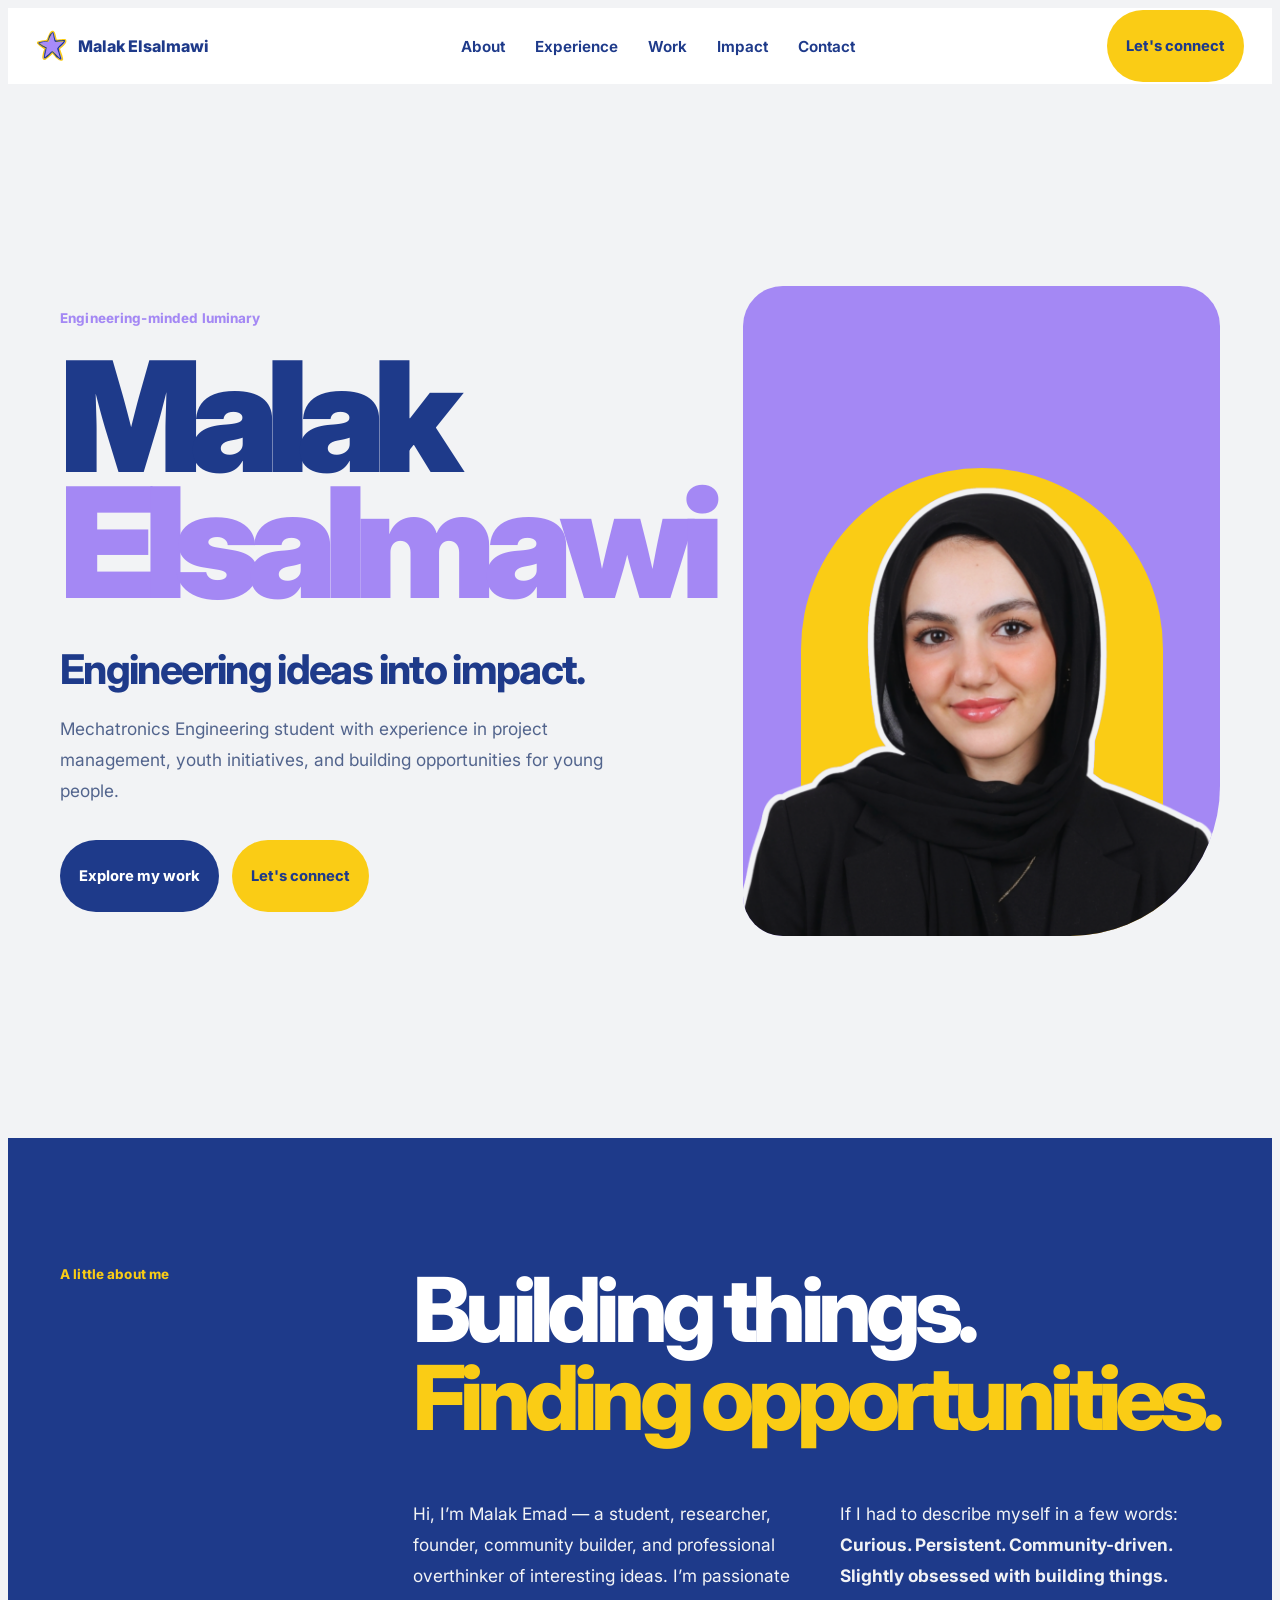
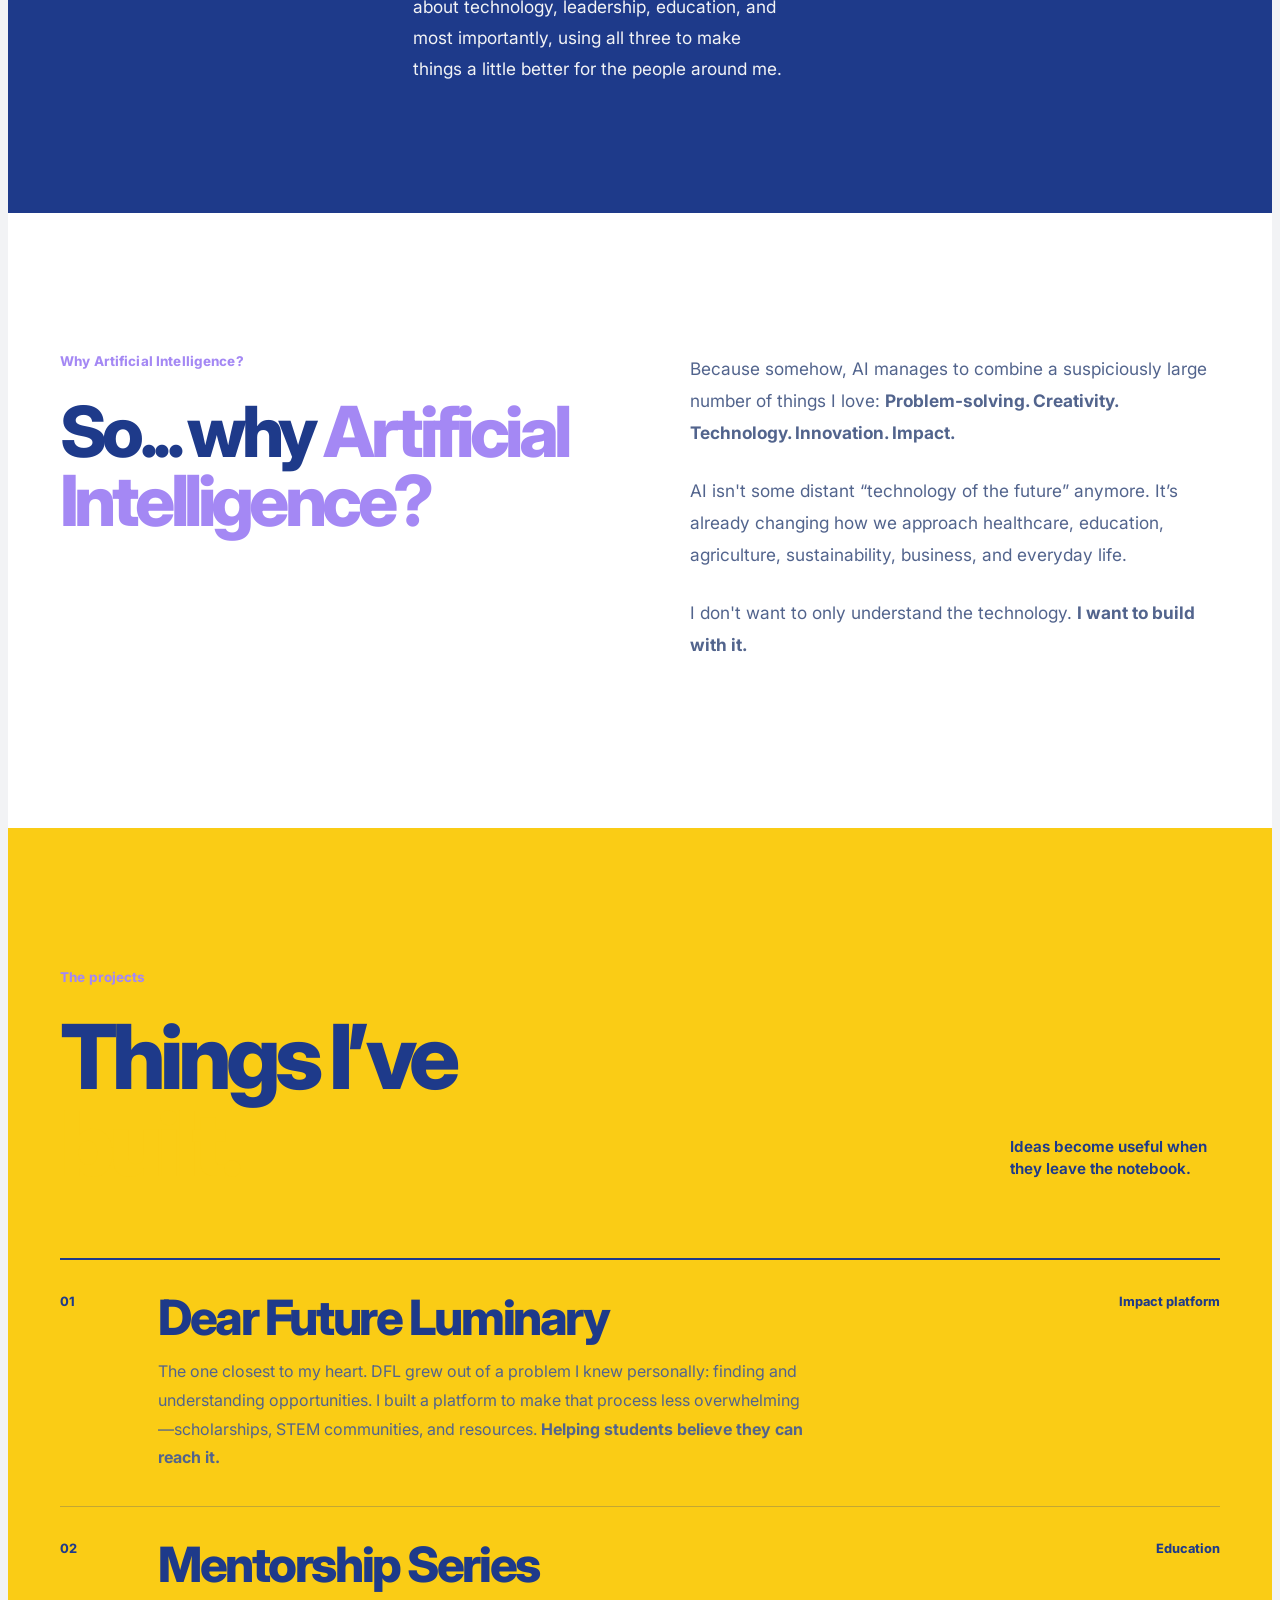
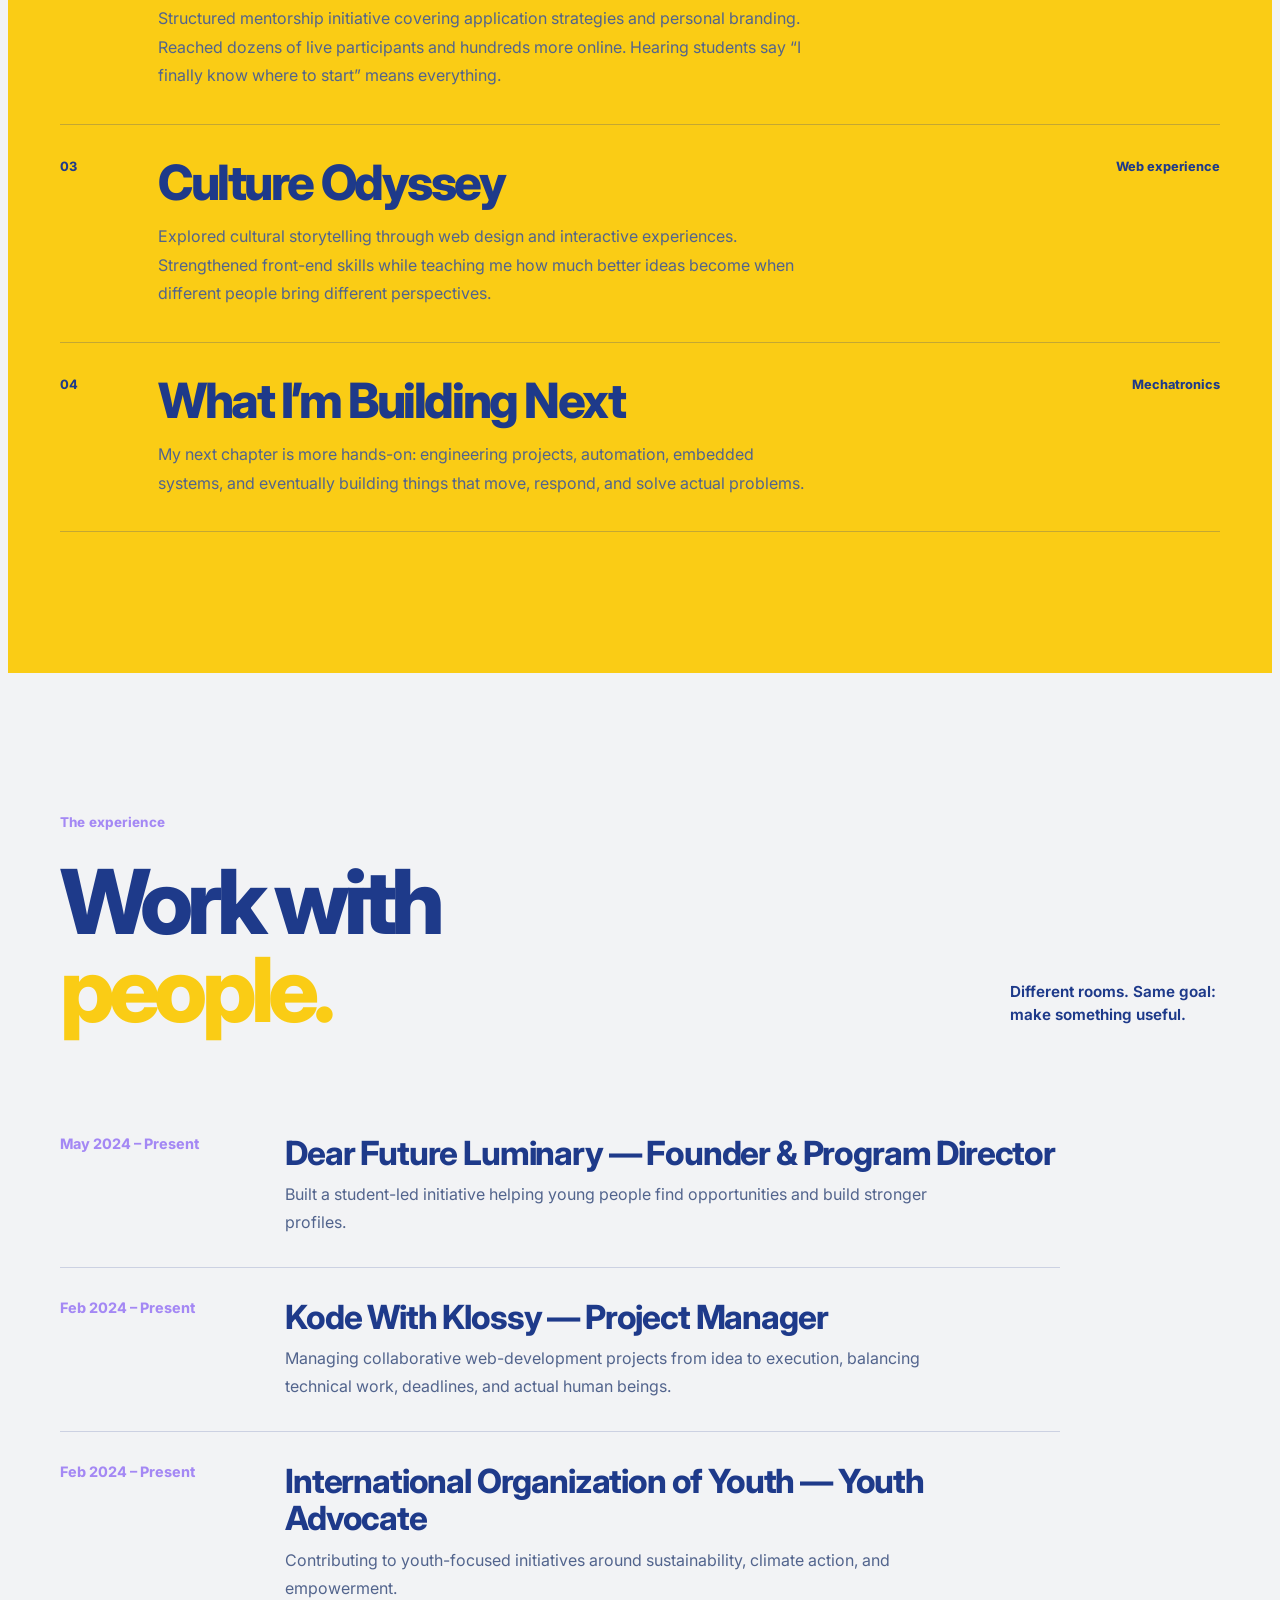
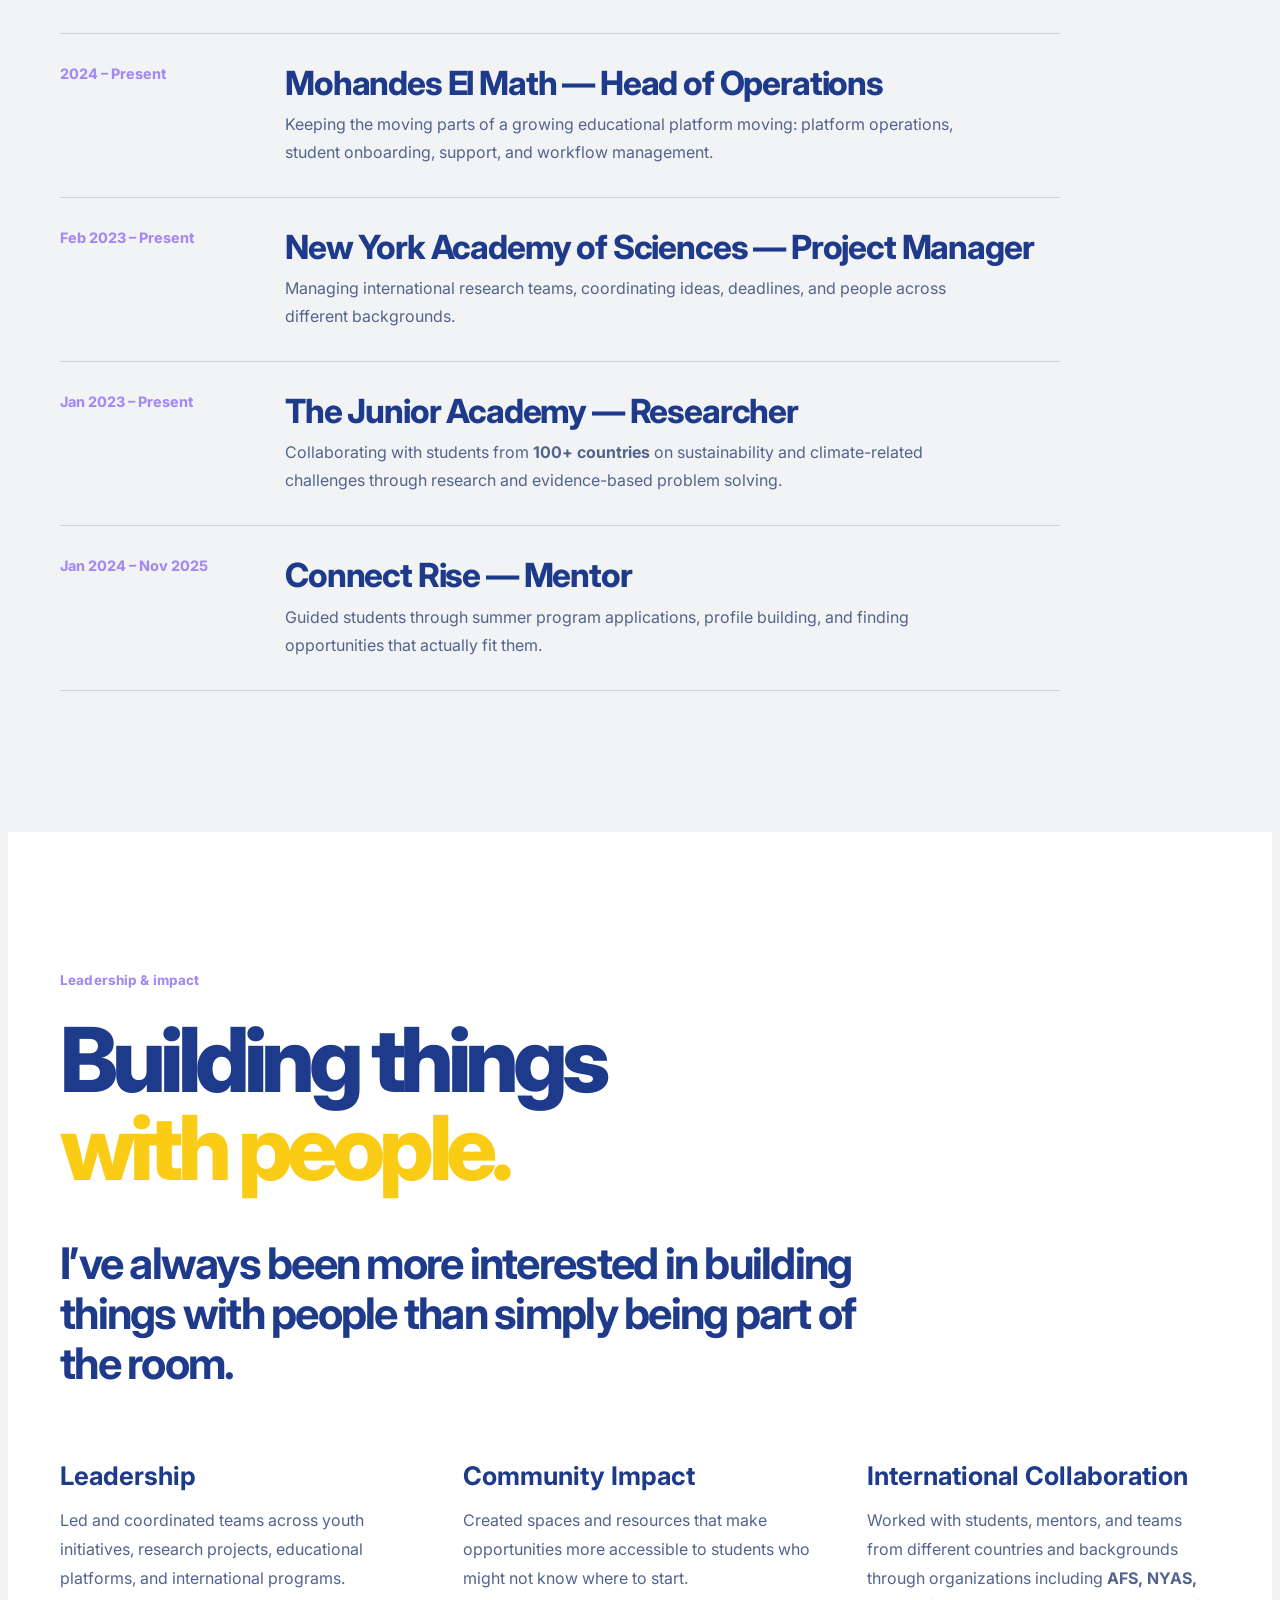
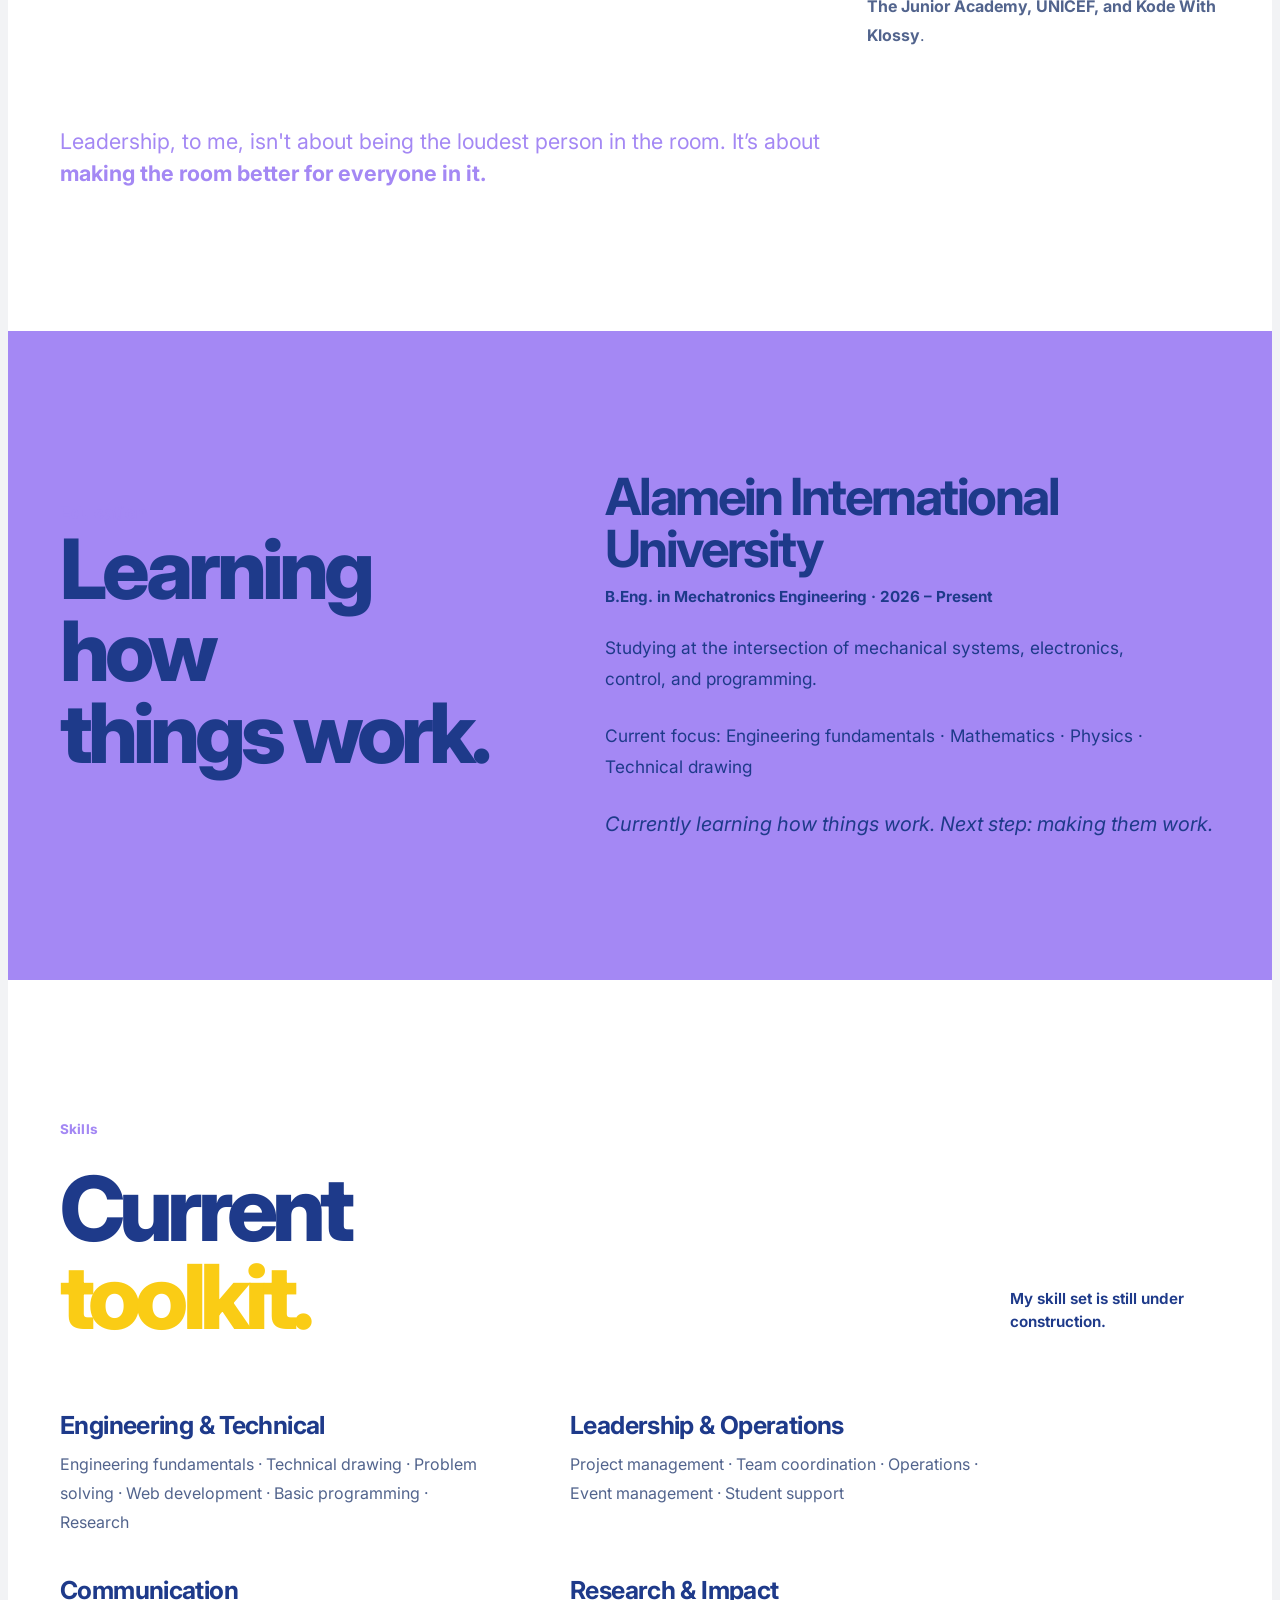
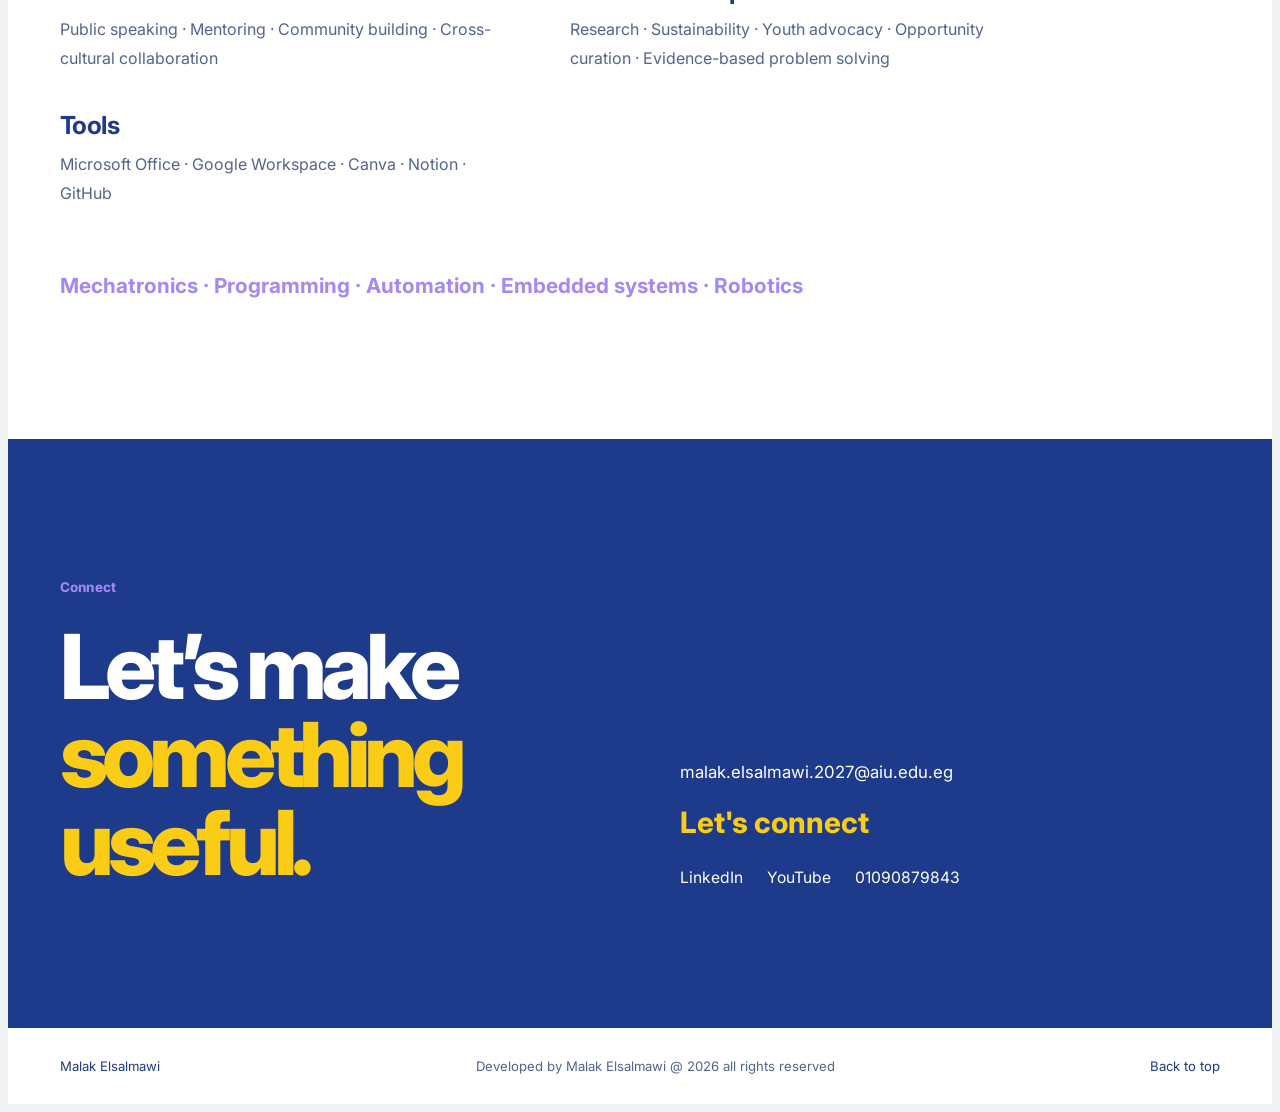
==== commit 2ed090c4: "Rebuild portfolio homepage with new workspace layout" ====
--- a/index.html
+++ b/index.html
@@ -3,68 +3,33 @@
 <head>
   <meta charset="UTF-8" />
   <meta name="viewport" content="width=device-width, initial-scale=1.0" />
-  <meta name="theme-color" content="#a488f4" />
-  <title>Malak Elsalmawi — Engineering ideas into impact.</title>
-  <meta name="description" content="Mechatronics Engineering student with experience in project management, youth initiatives, and building opportunities for young people." />
-  <link rel="icon" type="image/svg+xml" href="dear.future.luminary.logo.svg.svg" />
+  <title>Malak Elsalmawi | Portfolio</title>
+  <link rel="icon" href="dear.future.luminary.logo.svg.svg" type="image/png" />
   <link rel="preconnect" href="https://fonts.googleapis.com" />
   <link rel="preconnect" href="https://fonts.gstatic.com" crossorigin />
-  <link href="https://fonts.googleapis.com/css2?family=DM+Mono:wght@400;500&family=Inter:wght@400;500;600;700;800;900&display=swap" rel="stylesheet" />
-  <link rel="stylesheet" href="styles.css?v=full-rebuild-v4" />
+  <link href="https://fonts.googleapis.com/css2?family=Inter:wght@400;500;600;700;800;900&display=swap" rel="stylesheet" />
+  <link rel="stylesheet" href="styles.css" />
 </head>
 <body>
-  <div id="custom-cursor" aria-hidden="true"></div>
-  <header class="site-header" id="navbar">
-    <a href="#home" class="brand-mark" aria-label="Malak Elsalmawi home"><img src="dear.future.luminary.logo.svg.svg" alt="" /><span>Malak Elsalmawi</span></a>
-    <nav class="desktop-nav" aria-label="Primary navigation">
-      <a href="#about">About</a><a href="#experience">Experience</a><a href="#work">Work</a><a href="#leadership">Impact</a><a href="#skills">Skills</a><a href="#contact">Connect</a>
-    </nav>
-    <a class="header-cta" href="#contact">Let's connect <span></span></a>
-    <button class="menu-toggle" type="button" aria-expanded="false" aria-controls="mobile-menu"><span></span><span></span></button>
-    <nav id="mobile-menu" class="mobile-menu" aria-label="Mobile navigation"><a href="#about">About</a><a href="#experience">Experience</a><a href="#work">Work</a><a href="#leadership">Impact</a><a href="#skills">Skills</a><a href="#contact">Connect</a></nav>
+  <header class="workspace-nav" id="navbar">
+    <a class="workspace-brand" href="#home"><img src="dear.future.luminary.logo.svg.svg" alt="" /><span>Malak Elsalmawi</span></a>
+    <nav class="workspace-links" aria-label="Main navigation"><a href="#about">About</a><a href="#experience">Experience</a><a href="#work">Work</a><a href="#leadership">Impact</a><a href="#contact">Contact</a></nav>
+    <a class="workspace-action" href="mailto:malak.elsalmawi.2027@aiu.edu.eg">Let's connect</a>
+    <button class="workspace-menu" type="button" aria-expanded="false" aria-controls="mobile-menu"><span></span><span></span></button>
+    <nav id="mobile-menu" class="workspace-mobile" aria-label="Mobile navigation"><a href="#about">About</a><a href="#experience">Experience</a><a href="#work">Work</a><a href="#leadership">Impact</a><a href="#contact">Contact</a></nav>
   </header>
-
   <main>
-    <section id="home" class="hero section-light">
-      <div class="hero-orb"></div><div class="hero-grid page-width">
-        <div class="hero-copy reveal"><p class="kicker">01 / Engineering-minded luminary</p><h1>Malak<br /><span>Elsalmawi</span></h1><p class="hero-tagline">Engineering ideas into impact.</p><p class="hero-description">Mechatronics Engineering student with experience in project management, youth initiatives, and building opportunities for young people.</p><div class="hero-actions"><a class="button button-dark" href="#work">Explore my work <span></span></a><a class="button button-outline" href="#contact">Let's connect <span></span></a></div></div>
-        <div class="hero-art reveal reveal-delay"><div class="hero-art-grid"></div><div class="hero-art-ring ring-one"></div><div class="hero-art-ring ring-two"></div><div class="hero-art-cross cross-one"></div><div class="hero-art-cross cross-two"></div><img src="personal-pic-cutout.png" alt="Malak Elsalmawi" /></div>
-      </div><div class="hero-bottom page-width mono"><span>Giza, Egypt</span><span class="hero-line"></span><span>Scroll to explore </span></div>
-    </section>
-
-    <section id="intro" class="intro section-white section-space">
-      <div class="page-width intro-grid"><div class="section-index mono">02 / Short introduction</div><div class="intro-copy reveal"><p>I’m Malak, a Mechatronics Engineering student interested in how ideas become systems, projects, and real-world solutions.</p><p>Alongside my engineering journey, I’ve spent the past few years building youth-focused initiatives, leading projects, and creating access to opportunities for students who are still figuring out where they belong.</p><p>Today, I’m bringing both sides of that experience together: learning to build technical solutions while continuing to build opportunities for people.</p></div></div>
-    </section>
-
-    <section id="about" class="about section-blue section-space"><div class="page-width about-grid"><div><p class="kicker yellow">03 / About me</p><h2>I’m Malak,<br /><span>still building.</span></h2></div><div class="about-copy reveal"><p>I’m Malak, a Mechatronics Engineering student at Alamein International University with a background in leadership, project management, and youth initiatives.</p><p>Before engineering, I spent years building projects, leading teams, and creating opportunities for young people through initiatives like Dear Future Luminary.</p><p>Now, I’m bringing that same mindset into engineering: learn, build, take ownership, and keep moving.</p></div></div><div class="blue-cross"></div></section>
-
-    <section id="experience" class="experience section-white section-space"><div class="page-width"><div class="section-heading"><div><p class="kicker">04 / Experience</p><h2>Things I’ve<br /><em>made happen.</em></h2></div><p class="heading-note">Different rooms.<br />Same instinct:<br />make it useful.</p></div><div class="experience-list">
-      <article class="experience-item reveal"><span class="item-number mono">01</span><div><h3>UNICEF — U-Reporter &amp; Youth Advocate</h3><strong>Jan 2026 – Present</strong><p>Bringing youth perspectives into conversations around education, climate, and social development through surveys and discussions.</p><b>Youth voice · Research · Social impact</b><i>Because “youth perspective” should probably include actual youth.</i></div><span class="item-arrow"></span></article>
-      <article class="experience-item reveal"><span class="item-number mono">02</span><div><h3>Dear Future Luminary — Founder &amp; Program Director</h3><strong>May 2024 – Present</strong><p>Built a student-led initiative helping young people find opportunities and build stronger profiles.</p><b>500+ opportunities curated · 100+ students guided · 5+ countries reached</b><i>Started with one question: why is finding a good opportunity so unnecessarily hard?</i></div><span class="item-arrow"></span></article>
-      <article class="experience-item reveal"><span class="item-number mono">03</span><div><h3>Kode With Klossy — Project Manager</h3><strong>Feb 2024 – Present</strong><p>Managing collaborative web-development projects from idea to execution, balancing technical work, deadlines, and actual human beings.</p><b>Project management · Web development · Team coordination</b><i>Turns out, the hardest part isn't always the code.</i></div><span class="item-arrow"></span></article>
-      <article class="experience-item reveal"><span class="item-number mono">04</span><div><h3>International Organization of Youth — Youth Advocate</h3><strong>Feb 2024 – Present</strong><p>Contributing to youth-focused initiatives around sustainability, climate action, and empowerment.</p><b>Youth advocacy · Sustainability · Climate action</b><i>Young people shouldn't just be talked about. We should be in the room.</i></div><span class="item-arrow"></span></article>
-      <article class="experience-item reveal"><span class="item-number mono">05</span><div><h3>Mohandes El Math — Head of Operations</h3><strong>2024 – Present</strong><p>Keeping the moving parts of a growing educational platform moving: platform operations, student onboarding, support, and workflow management.</p><b>Operations · Platform management · Student support</b><i>Someone has to make sure everything actually works.</i></div><span class="item-arrow"></span></article>
-      <article class="experience-item reveal"><span class="item-number mono">06</span><div><h3>New York Academy of Sciences — Project Manager</h3><strong>Feb 2023 – Present</strong><p>Managing international research teams, coordinating ideas, deadlines, and people across different backgrounds.</p><b>International teams · Research · Project management</b><i>Different time zones. Different perspectives. One deadline.</i></div><span class="item-arrow"></span></article>
-      <article class="experience-item reveal"><span class="item-number mono">07</span><div><h3>The Junior Academy — Researcher</h3><strong>Jan 2023 – Present</strong><p>Collaborating with students from <strong>100+ countries</strong> on sustainability and climate-related challenges through research and evidence-based problem solving.</p><b>Research · Global collaboration · Sustainability</b><i>Big problems rarely come with small group chats.</i></div><span class="item-arrow"></span></article>
-      <article class="experience-item reveal"><span class="item-number mono">08</span><div><h3>Connect Rise — Mentor</h3><strong>Jan 2024 – Nov 2025</strong><p>Guided students through summer program applications, profile building, and finding opportunities that actually fit them.</p><b>50+ attendees · 500+ YouTube views</b><i>The best part: watching “I can't do this” become “Wait, I got in.”</i></div><span class="item-arrow"></span></article>
-    </div></div></section>
-
-    <section id="work" class="work section-purple section-space"><div class="page-width"><div class="section-heading light-heading"><div><p class="kicker yellow">05 / Selected work</p><h2>Building ideas<br /><span>into something real.</span></h2></div><p class="heading-note">Projects, platforms,<br />and the next version<br />of what’s possible.</p></div><div class="work-list">
-      <article class="work-item reveal"><div class="work-number mono">PROJECT 01</div><div><h3>Dear Future Luminary</h3><strong>Founder &amp; Program Director · 2024 – Present</strong><p>A student-led initiative built to make opportunities easier to discover and profiles easier to build.</p><b>500+ opportunities curated · 100+ students guided · 5+ countries reached</b><p>From scholarships and summer programs to STEM opportunities and profile building, the goal is simple: help students find what's out there and actually do something with it.</p><h4>What I built:</h4><p>Opportunity curation · Student guidance · Community building · Program design · Digital platform</p><i>I started it because I got tired of watching good opportunities stay hidden.</i></div><div class="work-mark">DFL<span>LIGHT THE WAY</span></div></article>
-      <article class="work-item reveal"><div class="work-number mono">PROJECT 02</div><div><h3>Web Development Projects</h3><strong>Kode With Klossy · 2024 – Present</strong><p>Collaborative web projects focused on turning ideas into functional digital experiences.</p><b>Project management · HTML/CSS · JavaScript · Team collaboration</b><i>Still learning. Still building. Occasionally breaking things and fixing them.</i></div><div class="work-mark work-mark-yellow">&lt;/&gt;<span>MAKE IT WORK</span></div></article>
-      <article class="work-item reveal"><div class="work-number mono">PROJECT 03</div><div><h3>Research &amp; Sustainability Projects</h3><strong>NYAS Junior Academy · 2023 – Present</strong><p>International research projects exploring sustainability, climate challenges, and evidence-based solutions with students from around the world.</p><b>Research · Sustainability · Problem solving · Global collaboration</b><i>Big questions. A lot of tabs open.</i></div><div class="work-mark work-mark-dark">◎<span>KEEP ASKING</span></div></article>
-      <article class="work-item reveal"><div class="work-number mono">PROJECT 04</div><div><h3>What I'm Building Next</h3><strong>Mechatronics Engineering · Alamein International University</strong><p>My next chapter is more hands-on: engineering projects, automation, embedded systems, and eventually building things that move, respond, and solve actual problems.</p><b>Engineering · Robotics · Automation · Embedded systems</b><i>From building opportunities to building things.</i></div><div class="work-mark work-mark-yellow"><span>IN PROGRESS</span></div></article>
-    </div></div></section>
-
-    <section id="leadership" class="leadership section-white section-space"><div class="page-width"><div class="section-heading"><div><p class="kicker">06 / Leadership &amp; Impact</p><h2>Building things<br /><em>with people.</em></h2></div><p class="heading-note">Not simply part<br />of the room.</p></div><p class="leadership-intro">I’ve always been more interested in <strong>building things with people</strong> than simply being part of the room.</p><div class="impact-grid"><article><span class="impact-number">01</span><h3>Leadership</h3><b>Team coordination · Project management · Community building</b><p>Led and coordinated teams across youth initiatives, research projects, educational platforms, and international programs.</p></article><article><span class="impact-number">02</span><h3>Community Impact</h3><b>100+ students guided · 500+ opportunities curated · 5+ countries reached</b><p>Created spaces and resources that make opportunities more accessible to students who might not know where to start.</p></article><article><span class="impact-number">03</span><h3>International Collaboration</h3><p>Worked with students, mentors, and teams from different countries and backgrounds through organizations including <strong>AFS, NYAS, The Junior Academy, UNICEF, and Kode With Klossy</strong>.</p><p>Different backgrounds. Different ideas.<br /><strong>Same goal: make something useful.</strong></p></article></div><div class="leadership-meaning"><span>What Leadership Means to Me</span><p>I don’t think leadership is about being the loudest person in the room.</p><p>It’s about <strong>taking ownership, making things happen, and making it easier for other people to do their best work too.</strong></p></div></div></section>
-
-    <section id="education" class="education section-yellow section-space"><div class="page-width education-grid"><div><p class="kicker">07 / Education</p><h2>Learning how<br /><span>things work.</span></h2></div><div class="education-copy"><h3>Alamein International University</h3><strong>B.Eng. in Mechatronics Engineering · 2026 – Present</strong><p>Studying at the intersection of mechanical systems, electronics, control, and programming.</p><b>Current focus: Engineering fundamentals · Mathematics · Physics · Technical drawing</b><i>Currently learning how things work. Next step: making them work.</i></div></div></section>
-
-    <section id="skills" class="skills section-white section-space"><div class="page-width"><div class="section-heading"><div><p class="kicker">08 / Skills</p><h2>Current<br /><em>toolkit.</em></h2></div><p class="heading-note">My skill set is<br />still under construction.</p></div><div class="skill-grid"><article><span>01</span><h3>Engineering &amp; Technical</h3><p>Engineering fundamentals · Technical drawing · Problem solving · Web development · Basic programming · Research</p></article><article><span>02</span><h3>Leadership &amp; Operations</h3><p>Project management · Team coordination · Operations · Event management · Student support</p></article><article><span>03</span><h3>Communication</h3><p>Public speaking · Mentoring · Community building · Cross-cultural collaboration</p></article><article><span>04</span><h3>Research &amp; Impact</h3><p>Research · Sustainability · Youth advocacy · Opportunity curation · Evidence-based problem solving</p></article><article><span>05</span><h3>Tools</h3><p>Microsoft Office · Google Workspace · Canva · Notion · GitHub</p></article></div><div class="learning-line"><span>Currently Learning</span><strong>Mechatronics · Programming · Automation · Embedded systems · Robotics</strong><p>My skill set is still under construction.<br /><b>That’s kind of the point.</b></p></div></div></section>
-
-    <section id="contact" class="contact section-blue section-space"><div class="page-width contact-grid"><div><p class="kicker yellow">09 / Connect</p><h2>Let’s make<br /><span>something useful.</span></h2></div><div class="contact-copy"><p>malak.elsalmawi.2027@aiu.edu.eg</p><a href="mailto:malak.elsalmawi.2027@aiu.edu.eg" class="contact-email">Let's connect <span></span></a><div class="contact-links"><a href="https://www.linkedin.com/in/loka-luminary/" target="_blank" rel="noreferrer">LinkedIn</a><a href="https://www.youtube.com/@malak_luminary" target="_blank" rel="noreferrer">YouTube</a><span>01090879843</span></div></div></div></section>
+    <section class="workspace-hero" id="home"><div class="hero-intro"><p class="eyebrow">Engineering-minded luminary</p><h1>Malak<br /><span>Elsalmawi</span></h1><p class="hero-lede">Engineering ideas into impact.</p><p class="hero-copy">Mechatronics Engineering student with experience in project management, youth initiatives, and building opportunities for young people.</p><div class="hero-buttons"><a class="primary-button" href="#work">Explore my work</a><a class="secondary-button" href="#contact">Let's connect</a></div></div><div class="hero-portrait"><div class="portrait-yellow"></div><img src="personal-pic-cutout.png" alt="Malak Elsalmawi" /></div></section>
+    <section class="statement-band" id="about"><div class="section-shell statement-layout"><p class="eyebrow">A little about me</p><div><h2>Building things.<br /><span>Finding opportunities.</span></h2><div class="statement-columns"><p>Hi, I’m Malak Emad — a student, researcher, founder, community builder, and professional overthinker of interesting ideas. I’m passionate about technology, leadership, education, and most importantly, using all three to make things a little better for the people around me.</p><p>If I had to describe myself in a few words: <strong>Curious. Persistent. Community-driven. Slightly obsessed with building things.</strong></p></div></div></div></section>
+    <section class="plain-section" id="why-ai"><div class="section-shell two-column-copy"><div><p class="eyebrow">Why Artificial Intelligence?</p><h2>So... why <span>Artificial Intelligence?</span></h2></div><div class="copy-stack"><p>Because somehow, AI manages to combine a suspiciously large number of things I love: <strong>Problem-solving. Creativity. Technology. Innovation. Impact.</strong></p><p>AI isn't some distant “technology of the future” anymore. It’s already changing how we approach healthcare, education, agriculture, sustainability, business, and everyday life.</p><p>I don't want to only understand the technology. <strong>I want to build with it.</strong></p></div></div></section>
+    <section class="work-section" id="work"><div class="section-shell"><div class="section-intro"><div><p class="eyebrow">The projects</p><h2>Things I’ve<br /><span>built.</span></h2></div><p>Ideas become useful when they leave the notebook.</p></div><div class="project-list"><article class="project-row project-feature"><div class="project-number">01</div><div><h3>Dear Future Luminary</h3><p>The one closest to my heart. DFL grew out of a problem I knew personally: finding and understanding opportunities. I built a platform to make that process less overwhelming—scholarships, STEM communities, and resources. <strong>Helping students believe they can reach it.</strong></p></div><span class="project-type">Impact platform</span></article><article class="project-row"><div class="project-number">02</div><div><h3>Mentorship Series</h3><p>Structured mentorship initiative covering application strategies and personal branding. Reached dozens of live participants and hundreds more online. Hearing students say “I finally know where to start” means everything.</p></div><span class="project-type">Education</span></article><article class="project-row"><div class="project-number">03</div><div><h3>Culture Odyssey</h3><p>Explored cultural storytelling through web design and interactive experiences. Strengthened front-end skills while teaching me how much better ideas become when different people bring different perspectives.</p></div><span class="project-type">Web experience</span></article><article class="project-row"><div class="project-number">04</div><div><h3>What I’m Building Next</h3><p>My next chapter is more hands-on: engineering projects, automation, embedded systems, and eventually building things that move, respond, and solve actual problems.</p></div><span class="project-type">Mechatronics</span></article></div></div></section>
+    <section class="plain-section experience-section" id="experience"><div class="section-shell"><div class="section-intro"><div><p class="eyebrow">The experience</p><h2>Work with<br /><span>people.</span></h2></div><p>Different rooms. Same goal: make something useful.</p></div><div class="experience-list"><article><time>May 2024 – Present</time><div><h3>Dear Future Luminary — Founder &amp; Program Director</h3><p>Built a student-led initiative helping young people find opportunities and build stronger profiles.</p></div></article><article><time>Feb 2024 – Present</time><div><h3>Kode With Klossy — Project Manager</h3><p>Managing collaborative web-development projects from idea to execution, balancing technical work, deadlines, and actual human beings.</p></div></article><article><time>Feb 2024 – Present</time><div><h3>International Organization of Youth — Youth Advocate</h3><p>Contributing to youth-focused initiatives around sustainability, climate action, and empowerment.</p></div></article><article><time>2024 – Present</time><div><h3>Mohandes El Math — Head of Operations</h3><p>Keeping the moving parts of a growing educational platform moving: platform operations, student onboarding, support, and workflow management.</p></div></article><article><time>Feb 2023 – Present</time><div><h3>New York Academy of Sciences — Project Manager</h3><p>Managing international research teams, coordinating ideas, deadlines, and people across different backgrounds.</p></div></article><article><time>Jan 2023 – Present</time><div><h3>The Junior Academy — Researcher</h3><p>Collaborating with students from <strong>100+ countries</strong> on sustainability and climate-related challenges through research and evidence-based problem solving.</p></div></article><article><time>Jan 2024 – Nov 2025</time><div><h3>Connect Rise — Mentor</h3><p>Guided students through summer program applications, profile building, and finding opportunities that actually fit them.</p></div></article></div></div></section>
+    <section class="impact-section" id="leadership"><div class="section-shell"><p class="eyebrow">Leadership &amp; impact</p><h2>Building things<br /><span>with people.</span></h2><p class="impact-lede">I’ve always been more interested in <strong>building things with people</strong> than simply being part of the room.</p><div class="impact-columns"><div><h3>Leadership</h3><p>Led and coordinated teams across youth initiatives, research projects, educational platforms, and international programs.</p></div><div><h3>Community Impact</h3><p>Created spaces and resources that make opportunities more accessible to students who might not know where to start.</p></div><div><h3>International Collaboration</h3><p>Worked with students, mentors, and teams from different countries and backgrounds through organizations including <strong>AFS, NYAS, The Junior Academy, UNICEF, and Kode With Klossy</strong>.</p></div></div><p class="impact-quote">Leadership, to me, isn't about being the loudest person in the room. It’s about <strong>making the room better for everyone in it.</strong></p></div></section>
+    <section class="education-section" id="education"><div class="section-shell education-layout"><div><p class="eyebrow">Education</p><h2>Learning how<br />things work.</h2></div><div><h3>Alamein International University</h3><strong>B.Eng. in Mechatronics Engineering · 2026 – Present</strong><p>Studying at the intersection of mechanical systems, electronics, control, and programming.</p><p>Current focus: Engineering fundamentals · Mathematics · Physics · Technical drawing</p><em>Currently learning how things work. Next step: making them work.</em></div></div></section>
+    <section class="plain-section skills-section" id="skills"><div class="section-shell"><div class="section-intro"><div><p class="eyebrow">Skills</p><h2>Current<br /><span>toolkit.</span></h2></div><p>My skill set is still under construction.</p></div><div class="skills-list"><div><h3>Engineering &amp; Technical</h3><p>Engineering fundamentals · Technical drawing · Problem solving · Web development · Basic programming · Research</p></div><div><h3>Leadership &amp; Operations</h3><p>Project management · Team coordination · Operations · Event management · Student support</p></div><div><h3>Communication</h3><p>Public speaking · Mentoring · Community building · Cross-cultural collaboration</p></div><div><h3>Research &amp; Impact</h3><p>Research · Sustainability · Youth advocacy · Opportunity curation · Evidence-based problem solving</p></div><div><h3>Tools</h3><p>Microsoft Office · Google Workspace · Canva · Notion · GitHub</p></div></div><p class="learning-note">Mechatronics · Programming · Automation · Embedded systems · Robotics</p></div></section>
+    <section class="contact-section" id="contact"><div class="section-shell contact-layout"><div><p class="eyebrow">Connect</p><h2>Let’s make<br /><span>something useful.</span></h2></div><div><p>malak.elsalmawi.2027@aiu.edu.eg</p><a class="contact-email" href="mailto:malak.elsalmawi.2027@aiu.edu.eg">Let's connect</a><div class="contact-links"><a href="https://www.linkedin.com/in/loka-luminary/" target="_blank" rel="noreferrer">LinkedIn</a><a href="https://www.youtube.com/@malak_luminary" target="_blank" rel="noreferrer">YouTube</a><span>01090879843</span></div></div></div></section>
   </main>
-  <footer class="site-footer"><a href="#home" class="brand-mark"><img src="dear.future.luminary.logo.svg.svg" alt="" /><span>Malak Elsalmawi</span></a><span>Developed by Malak Elsalmawi @ 2026 all rights reserved</span><a href="#home">Back to top</a></footer>
+  <footer class="workspace-footer"><a href="#home">Malak Elsalmawi</a><span>Developed by Malak Elsalmawi @ 2026 all rights reserved</span><a href="#home">Back to top</a></footer>
   <script src="script.js"></script>
 </body>
 </html>
--- a/styles.css
+++ b/styles.css
@@ -1,149 +1,121 @@
-:root {
-  --purple: #a488f4;
-  --yellow: #facc15;
-  --blue: #1e3a8a;
-  --cream: #f2f3f5;
-  --white: #ffffff;
-  --text: #1e3a8a;
-  --muted: #52648d;
-  --sans: Inter, "Helvetica Neue", Arial, sans-serif;
-  --ease: cubic-bezier(.2,.75,.25,1);
-}
 
-* { box-sizing: border-box; }
-html { scroll-behavior: smooth; }
-body { margin: 0; overflow-x: hidden; background: var(--cream); color: var(--text); font-family: var(--sans); font-size: 17px; line-height: 1.7; -webkit-font-smoothing: antialiased; }
-::selection { background: var(--yellow); color: var(--blue); }
-a { color: inherit; }
-a:focus-visible, button:focus-visible { outline: 3px solid var(--yellow); outline-offset: 4px; }
-img { display: block; max-width: 100%; }
-main { overflow: hidden; }
-section { scroll-margin-top: 94px; }
-.page-width, .container { width: min(1180px, calc(100% - 64px)); margin-inline: auto; }
-.section-space { padding: clamp(90px, 10vw, 150px) 0; }
-.section-white { background: var(--white); }
-.section-blue, .section-dark { background: var(--blue); color: var(--white); }
-.section-yellow { background: var(--yellow); color: var(--blue); }
 
-/* A real product-style navigation: simple, friendly, unmistakable. */
-.site-header, .navbar { position: sticky; top: 0; z-index: 20; display: flex; align-items: center; gap: 38px; min-height: 82px; padding: 0 max(28px, calc((100% - 1180px) / 2)); background: var(--white); }
-.site-header.scrolled, .navbar.scrolled { top: 12px; width: min(1120px, calc(100% - 28px)); min-height: 68px; margin-inline: auto; padding-inline: 24px; border-radius: 18px; box-shadow: 0 12px 34px rgba(30,58,138,.14); }
-.brand-mark, .nav-brand { display: inline-flex; align-items: center; gap: 10px; color: var(--blue); font-size: 1rem; font-weight: 800; letter-spacing: 0; text-decoration: none; white-space: nowrap; }
-.brand-mark img { width: 32px; height: 32px; object-fit: contain; }
-.desktop-nav, .nav-links { display: flex; align-items: center; justify-content: center; gap: 30px; flex: 1; margin: 0; padding: 0; list-style: none; }
-.desktop-nav a, .nav-link { color: var(--blue); font-size: .98rem; font-weight: 650; text-decoration: none; transition: color .18s var(--ease); }
-.desktop-nav a:hover, .nav-link:hover { color: var(--purple); }
-.header-cta { display: inline-flex; align-items: center; justify-content: center; padding: 12px 19px; border-radius: 999px; background: var(--yellow); color: var(--blue); font-size: .94rem; font-weight: 750; text-decoration: none; transition: transform .18s var(--ease), background .18s var(--ease); }
-.header-cta:hover { background: var(--purple); transform: translateY(-2px); }
-.header-cta span, .nav-link::after, .desktop-nav a::after { display: none !important; }
-.menu-toggle { display: none; }
-.mobile-menu { display: none; }
-
-/* New hero composition. */
-.hero { position: relative; min-height: calc(100svh - 82px); display: flex; align-items: center; padding: clamp(70px, 8vw, 118px) 0; background: var(--cream); }
-.hero-grid { display: grid; grid-template-columns: minmax(0, 1fr) minmax(360px, .82fr); align-items: center; gap: clamp(48px, 8vw, 110px); }
-.hero-copy { position: relative; z-index: 1; }
-.hero h1 { max-width: 720px; margin: 0; color: var(--blue); font-size: clamp(4.4rem, 10.5vw, 10.5rem); font-weight: 850; letter-spacing: -.065em; line-height: .88; }
-.hero h1 span { color: var(--purple); }
-.hero-tagline { max-width: 580px; margin: 38px 0 0; color: var(--blue); font-size: clamp(1.65rem, 3.1vw, 3.1rem); font-weight: 750; letter-spacing: -.035em; line-height: 1.1; }
-.hero-description { max-width: 580px; margin: 22px 0 0; color: var(--muted); font-size: 1.08rem; line-height: 1.75; }
-.hero-actions { display: flex; flex-wrap: wrap; gap: 14px; margin-top: 34px; }
-.button { display: inline-flex; align-items: center; justify-content: center; min-height: 52px; padding: 14px 24px; border: 0; border-radius: 999px; font-size: .98rem; font-weight: 750; line-height: 1; text-decoration: none; transition: transform .18s var(--ease), background .18s var(--ease), color .18s var(--ease); }
-.button:hover { transform: translateY(-3px); }
-.button-dark { background: var(--blue); color: var(--white); }
-.button-dark:hover { background: var(--purple); color: var(--blue); }
-.button-outline { background: var(--yellow); color: var(--blue); }
-.button-outline:hover { background: var(--purple); }
-.hero-actions span, .hero-bottom, .hero-meta, .kicker, .section-label, .heading-note, .item-number, .work-number, .impact-number, .skill-grid article > span, .work-mark, .item-arrow { display: none !important; }
-.hero-art { position: relative; min-height: min(650px, 62vw); display: flex; align-items: end; justify-content: center; overflow: hidden; border-radius: 40px 40px 150px 40px; background: var(--purple); }
-.hero-art::before { position: absolute; right: 11%; bottom: 0; left: 11%; height: 72%; border-radius: 999px 999px 0 0; background: var(--yellow); content: ""; }
-.hero-art img { position: relative; z-index: 1; width: 100%; height: min(650px, 62vw); object-fit: contain; object-position: center bottom; }
-.hero-art-grid, .hero-art-ring, .hero-art-cross { display: none; }
-
-/* Sections are roomy and content-led, not boxed dashboards. */
-.section-heading { display: block; margin-bottom: 58px; }
-.section-heading h2, .section-title { max-width: 850px; margin: 0; color: var(--blue); font-size: clamp(3.2rem, 7vw, 7rem); font-weight: 800; letter-spacing: -.055em; line-height: 1.02; }
-.section-heading h2 em, .section-title em { color: var(--purple); font-style: normal; }
-.section-heading h2 span, .section-title span { color: var(--yellow); }
-.section-blue .section-heading h2, .section-blue .section-title, .section-dark .section-heading h2, .section-dark .section-title { color: var(--white); }
-.content-grid { display: grid; grid-template-columns: repeat(2, minmax(0,1fr)); gap: clamp(40px, 9vw, 140px); }
-.text-block { max-width: 560px; color: var(--muted); font-size: 1.08rem; line-height: 1.85; }
-.text-block p { margin: 0 0 24px; }
-.text-block strong { color: var(--blue); }
-.section-dark .text-block, .section-dark .text-block strong { color: var(--white); }
-.experience-list, .exp-list { max-width: 980px; }
-.exp-item, .experience-item { display: grid; grid-template-columns: 190px 1fr; gap: 36px; padding: 34px 0; }
-.exp-date { color: var(--purple); font-size: .95rem; font-weight: 700; }
-.exp-role h3, .experience-item h3 { margin: 0 0 12px; color: inherit; font-size: clamp(1.5rem, 2.7vw, 2.5rem); font-weight: 750; letter-spacing: -.035em; line-height: 1.15; }
-.exp-role p, .experience-item p { max-width: 750px; margin: 0; color: inherit; opacity: .78; line-height: 1.8; }
-.work-grid, .project-grid { display: block; max-width: 1000px; }
-.work-item, .project-card { display: grid; grid-template-columns: .8fr 1.2fr; gap: 45px; align-items: start; min-height: 0; padding: 46px 0; background: transparent; color: var(--blue); }
-.work-item h3, .project-card h3 { margin: 0; font-size: clamp(2rem, 4.2vw, 4.6rem); font-weight: 800; letter-spacing: -.055em; line-height: 1; }
-.work-item p, .project-card p { max-width: 580px; margin: 0; color: var(--muted); font-size: 1.05rem; line-height: 1.8; }
-.work-item strong, .work-item b, .work-item i { display: block; max-width: 580px; margin-top: 15px; color: var(--muted); font-size: .95rem; line-height: 1.7; }
-.impact-grid, .skill-grid { display: grid; grid-template-columns: repeat(3, 1fr); gap: 56px; }
-.impact-grid article, .skill-grid article { padding: 0; }
-.impact-grid h3, .skill-grid h3 { margin: 0 0 14px; color: var(--blue); font-size: 1.7rem; font-weight: 750; letter-spacing: -.025em; line-height: 1.15; }
-.impact-grid b { display: block; margin-bottom: 14px; color: var(--purple); font-size: .92rem; line-height: 1.55; }
-.impact-grid p, .skill-grid p { margin: 0 0 16px; color: var(--muted); font-size: 1rem; line-height: 1.75; }
-.leadership-intro { max-width: 800px; margin: 0 0 70px; color: var(--blue); font-size: clamp(1.8rem, 3.7vw, 3.8rem); font-weight: 700; letter-spacing: -.04em; line-height: 1.12; }
-.leadership-meaning, .learning-line { max-width: 760px; margin: 78px auto 0; color: var(--blue); }
-.leadership-meaning span, .learning-line span { display: none; }
-.leadership-meaning p, .learning-line p { margin: 15px 0 0; font-size: 1.15rem; line-height: 1.7; }
-.education-grid { display: grid; grid-template-columns: .85fr 1.15fr; gap: clamp(50px, 10vw, 170px); align-items: start; }
-.education h2 { margin: 0; color: var(--blue); font-size: clamp(3.2rem, 6vw, 6.5rem); letter-spacing: -.055em; line-height: 1; }
-.education h2 span { color: var(--blue); }
-.education-copy h3 { margin: 0; font-size: clamp(2rem, 4.5vw, 4.5rem); font-weight: 800; letter-spacing: -.055em; line-height: 1; }
-.education-copy strong, .education-copy b { display: block; margin-top: 16px; font-size: .95rem; line-height: 1.65; }
-.education-copy p { margin: 24px 0; font-size: 1.1rem; line-height: 1.8; }
-.education-copy i { display: block; margin-top: 28px; font-size: 1.25rem; line-height: 1.45; }
-
-.contact { background: var(--blue); }
-.contact-grid { display: grid; grid-template-columns: 1fr 1fr; gap: 80px; align-items: end; }
-.contact h2 { margin: 0; color: var(--white); font-size: clamp(3.4rem, 7.8vw, 8rem); font-weight: 800; letter-spacing: -.06em; line-height: .98; }
-.contact h2 span { color: var(--yellow); }
-.contact-copy { max-width: 520px; }
-.contact-copy > p { margin: 0; color: var(--white); font-size: 1.05rem; }
-.contact-email { display: inline-block; margin: 24px 0; color: var(--yellow); font-size: clamp(1.15rem, 2.3vw, 2.1rem); font-weight: 750; text-decoration: none; }
+/* FULL REBUILD: workspace-style portfolio composition */
+body { background: #f2f3f5; color: #1e3a8a; font-family: Inter, "Helvetica Neue", Arial, sans-serif; }
+.workspace-nav { position: sticky; top: 0; z-index: 30; display: flex; align-items: center; gap: 34px; min-height: 76px; padding: 0 max(28px, calc((100% - 1240px) / 2)); background: #ffffff; }
+.workspace-nav.scrolled { top: 12px; width: min(1120px, calc(100% - 28px)); min-height: 64px; margin-inline: auto; padding-inline: 22px; border-radius: 17px; box-shadow: 0 12px 30px rgba(30,58,138,.13); }
+.workspace-brand { display: inline-flex; align-items: center; gap: 10px; color: #1e3a8a; font-size: 1rem; font-weight: 800; text-decoration: none; white-space: nowrap; }
+.workspace-brand img { width: 32px; height: 32px; }
+.workspace-links { display: flex; justify-content: center; gap: 30px; flex: 1; }
+.workspace-links a { color: #1e3a8a; font-size: .95rem; font-weight: 650; text-decoration: none; }
+.workspace-links a:hover { color: #a488f4; }
+.workspace-action, .primary-button, .secondary-button { display: inline-flex; align-items: center; justify-content: center; min-height: 48px; padding: 12px 19px; border-radius: 999px; color: #1e3a8a; font-size: .92rem; font-weight: 750; text-decoration: none; transition: transform .18s ease, background .18s ease; }
+.workspace-action, .secondary-button { background: #facc15; }
+.workspace-action:hover, .secondary-button:hover { background: #a488f4; transform: translateY(-2px); }
+.workspace-menu, .workspace-mobile { display: none; }
+.section-shell { width: min(1160px, calc(100% - 64px)); margin-inline: auto; }
+.eyebrow { margin: 0 0 28px; color: #a488f4; font-size: .84rem; font-weight: 750; letter-spacing: .01em; }
+.workspace-hero { display: grid; grid-template-columns: minmax(0,1fr) minmax(400px,.82fr); gap: clamp(50px, 8vw, 120px); align-items: center; min-height: calc(100svh - 76px); padding: clamp(70px, 9vw, 128px) max(32px, calc((100% - 1160px) / 2)); background: #f2f3f5; }
+.hero-intro h1 { max-width: 730px; margin: 0; color: #1e3a8a; font-size: clamp(5rem, 12vw, 12rem); font-weight: 900; letter-spacing: -.085em; line-height: .82; }
+.hero-intro h1 span { color: #a488f4; }
+.hero-lede { max-width: 550px; margin: 42px 0 0; color: #1e3a8a; font-size: clamp(1.75rem, 3.2vw, 3.2rem); font-weight: 750; letter-spacing: -.04em; line-height: 1.06; }
+.hero-copy { max-width: 570px; margin: 22px 0 0; color: #52648d; font-size: 1.08rem; line-height: 1.8; }
+.hero-buttons { display: flex; gap: 13px; flex-wrap: wrap; margin-top: 34px; }
+.primary-button { background: #1e3a8a; color: #ffffff; }
+.primary-button:hover { background: #a488f4; color: #1e3a8a; transform: translateY(-2px); }
+.hero-portrait { position: relative; display: flex; align-items: end; justify-content: center; min-height: min(640px, 59vw); overflow: hidden; border-radius: 40px 40px 150px 40px; background: #a488f4; }
+.portrait-yellow { position: absolute; right: 12%; bottom: 0; left: 12%; height: 72%; border-radius: 999px 999px 0 0; background: #facc15; }
+.hero-portrait img { position: relative; z-index: 1; width: 100%; height: min(650px, 61vw); object-fit: contain; object-position: center bottom; }
+.statement-band { padding: clamp(90px, 10vw, 150px) 0; background: #1e3a8a; color: #ffffff; }
+.statement-layout { display: grid; grid-template-columns: .35fr 1fr; gap: 70px; }
+.statement-layout .eyebrow { color: #facc15; }
+.statement-layout h2, .plain-section h2, .work-section h2, .impact-section h2, .contact-section h2 { margin: 0; font-size: clamp(3.5rem, 7vw, 7rem); font-weight: 800; letter-spacing: -.065em; line-height: .98; }
+.statement-layout h2 span, .plain-section h2 span, .work-section h2 span, .impact-section h2 span, .contact-section h2 span { color: #facc15; }
+.statement-columns { display: grid; grid-template-columns: repeat(2,minmax(0,1fr)); gap: 48px; margin-top: 56px; }
+.statement-columns p { margin: 0; color: #f2f3f5; font-size: 1.08rem; line-height: 1.8; }
+.plain-section { padding: clamp(95px, 11vw, 165px) 0; background: #ffffff; }
+.two-column-copy { display: grid; grid-template-columns: 1fr 1fr; gap: 100px; align-items: start; }
+.two-column-copy h2 { max-width: 520px; font-size: clamp(3rem, 5.5vw, 5.8rem); }
+.two-column-copy h2 span { color: #a488f4; }
+.copy-stack { max-width: 560px; }
+.copy-stack p { margin: 0 0 26px; color: #52648d; font-size: 1.08rem; line-height: 1.85; }
+.copy-stack strong, .statement-columns strong, .impact-section strong { color: inherit; }
+.work-section { padding: clamp(95px, 11vw, 165px) 0; background: #facc15; color: #1e3a8a; }
+.section-intro { display: flex; align-items: end; justify-content: space-between; gap: 50px; margin-bottom: 70px; }
+.section-intro > p { max-width: 210px; margin: 0 0 7px; font-size: .95rem; font-weight: 650; line-height: 1.5; }
+.project-list { border-top: 2px solid #1e3a8a; }
+.project-row { display: grid; grid-template-columns: 70px 1fr 150px; gap: 28px; align-items: start; padding: 34px 0; border-bottom: 1px solid rgba(30,58,138,.25); }
+.project-row:hover { background: #f2f3f5; }
+.project-number, .project-type { font-size: .8rem; font-weight: 750; }
+.project-type { text-align: right; }
+.project-row h3 { margin: 0 0 14px; font-size: clamp(1.8rem, 3.8vw, 4.2rem); font-weight: 800; letter-spacing: -.05em; line-height: 1; }
+.project-row p { max-width: 650px; margin: 0; color: #52648d; font-size: 1rem; line-height: 1.8; }
+.experience-section { background: #f2f3f5; }
+.experience-list { max-width: 1000px; }
+.experience-list article { display: grid; grid-template-columns: 190px 1fr; gap: 35px; padding: 31px 0; border-bottom: 1px solid rgba(30,58,138,.18); }
+.experience-list time { color: #a488f4; font-size: .9rem; font-weight: 750; }
+.experience-list h3 { margin: 0 0 8px; font-size: clamp(1.35rem, 2.6vw, 2.3rem); font-weight: 750; letter-spacing: -.035em; line-height: 1.12; }
+.experience-list p { max-width: 700px; margin: 0; color: #52648d; line-height: 1.75; }
+.impact-section { padding: clamp(95px, 11vw, 165px) 0; background: #ffffff; }
+.impact-section h2 { max-width: 720px; }
+.impact-lede { max-width: 820px; margin: 46px 0 72px; font-size: clamp(1.7rem, 3.4vw, 3.5rem); font-weight: 700; letter-spacing: -.04em; line-height: 1.15; }
+.impact-columns { display: grid; grid-template-columns: repeat(3,1fr); gap: 50px; }
+.impact-columns h3 { margin: 0 0 15px; font-size: 1.6rem; }
+.impact-columns p { margin: 0; color: #52648d; line-height: 1.8; }
+.impact-quote { max-width: 760px; margin: 75px 0 0; color: #a488f4; font-size: 1.35rem; line-height: 1.5; }
+.education-section { padding: clamp(95px, 11vw, 165px) 0; background: #a488f4; color: #1e3a8a; }
+.education-layout { display: grid; grid-template-columns: .85fr 1.15fr; gap: 90px; }
+.education-layout h2 { margin: 0; font-size: clamp(3.5rem, 6.5vw, 6.5rem); font-weight: 800; letter-spacing: -.06em; line-height: .98; }
+.education-layout h3 { margin: 0 0 12px; font-size: clamp(2rem, 4vw, 4rem); letter-spacing: -.05em; line-height: 1; }
+.education-layout strong { font-size: .95rem; }
+.education-layout p { max-width: 560px; margin: 26px 0 0; font-size: 1.08rem; line-height: 1.8; }
+.education-layout em { display: block; margin-top: 28px; font-size: 1.25rem; line-height: 1.45; }
+.skills-list { display: grid; grid-template-columns: repeat(2,1fr); gap: 38px 70px; max-width: 950px; }
+.skills-list h3 { margin: 0 0 10px; font-size: 1.55rem; letter-spacing: -.025em; }
+.skills-list p { margin: 0; color: #52648d; line-height: 1.8; }
+.learning-note { max-width: 850px; margin: 65px 0 0; color: #a488f4; font-size: 1.3rem; font-weight: 700; }
+.contact-section { padding: clamp(95px, 11vw, 165px) 0; background: #1e3a8a; color: #ffffff; }
+.contact-layout { display: grid; grid-template-columns: 1fr 1fr; gap: 80px; align-items: end; }
+.contact-section h2 { color: #ffffff; }
+.contact-section h2 span { color: #facc15; }
+.contact-layout > div:last-child > p { margin: 0; font-size: 1.05rem; }
+.contact-email { display: inline-block; margin: 22px 0 28px; color: #facc15; font-size: clamp(1.2rem, 2.3vw, 2rem); font-weight: 750; text-decoration: none; }
 .contact-links { display: flex; flex-wrap: wrap; gap: 24px; }
-.contact-links a, .contact-links span { color: var(--white); font-size: .98rem; text-decoration: none; }
-.contact-links a:hover { color: var(--yellow); }
-.site-footer { display: flex; align-items: center; justify-content: space-between; gap: 24px; padding: 30px max(28px, calc((100% - 1180px) / 2)); background: var(--white); color: var(--muted); font-size: .84rem; }
-.site-footer > a:last-child { color: var(--blue); text-decoration: none; }
-.reveal { opacity: 0; transform: translateY(18px); transition: opacity .45s var(--ease), transform .45s var(--ease); }
-.reveal.active { opacity: 1; transform: none; }
+.contact-links a, .contact-links span { color: #ffffff; font-size: .98rem; text-decoration: none; }
+.contact-links a:hover { color: #facc15; }
+.workspace-footer { display: flex; justify-content: space-between; align-items: center; gap: 25px; padding: 30px max(28px, calc((100% - 1160px) / 2)); background: #ffffff; color: #52648d; font-size: .82rem; }
+.workspace-footer a { color: #1e3a8a; text-decoration: none; }
 
 @media (max-width: 820px) {
-  .page-width, .container { width: calc(100% - 40px); }
-  .site-header, .navbar { min-height: 70px; padding: 0 20px; }
-  .site-header.scrolled, .navbar.scrolled { top: 10px; width: calc(100% - 20px); min-height: 60px; padding-inline: 17px; }
-  .brand-mark span { display: none; }
-  .desktop-nav, .header-cta, .navbar .nav-links { display: none; }
-  .menu-toggle { display: flex; flex-direction: column; gap: 5px; margin-left: auto; padding: 10px; border: 0; background: transparent; }
-  .menu-toggle span { width: 24px; height: 2px; background: var(--blue); }
-  .mobile-menu { position: absolute; top: 70px; right: 0; left: 0; display: flex; padding: 16px 20px 22px; flex-direction: column; background: var(--white); transform: translateY(-130%); transition: transform .22s var(--ease); }
-  .mobile-menu.open { transform: translateY(0); }
-  .mobile-menu a { padding: 11px 0; color: var(--blue); font-size: 1rem; font-weight: 700; text-decoration: none; }
-  .hero { min-height: auto; padding: 70px 0 90px; }
-  .hero-grid, .content-grid, .education-grid, .contact-grid { grid-template-columns: 1fr; }
-  .hero h1 { font-size: clamp(4.2rem, 20vw, 8rem); }
-  .hero-tagline { font-size: clamp(1.55rem, 7vw, 2.25rem); }
-  .hero-description { font-size: 1rem; }
-  .hero-art { min-height: 105vw; max-height: 560px; margin-top: 15px; border-radius: 28px 28px 95px 28px; }
-  .hero-art img { height: 108vw; max-height: 590px; }
-  .section-heading { margin-bottom: 42px; }
-  .section-heading h2, .section-title { font-size: clamp(3rem, 14vw, 5.3rem); }
-  .exp-item, .experience-item, .work-item, .project-card { display: block; }
-  .exp-item, .experience-item { padding: 28px 0; }
-  .work-item, .project-card { padding: 35px 0; }
-  .work-item p, .project-card p { margin-top: 22px; }
-  .impact-grid, .skill-grid { grid-template-columns: 1fr; gap: 38px; }
-  .leadership-intro { font-size: 1.8rem; }
-  .contact-copy { margin-top: 20px; }
-  .site-footer { flex-wrap: wrap; justify-content: center; text-align: center; }
-  .site-footer > span { width: 100%; order: 3; }
+  .section-shell { width: calc(100% - 40px); }
+  .workspace-nav { min-height: 70px; padding: 0 20px; }
+  .workspace-nav.scrolled { top: 10px; width: calc(100% - 20px); min-height: 60px; padding-inline: 17px; }
+  .workspace-brand span, .workspace-links, .workspace-action { display: none; }
+  .workspace-menu { display: flex; flex-direction: column; gap: 5px; margin-left: auto; padding: 10px; border: 0; background: transparent; }
+  .workspace-menu span { width: 24px; height: 2px; background: #1e3a8a; }
+  .workspace-mobile { position: absolute; top: 70px; right: 0; left: 0; display: flex; padding: 16px 20px 22px; flex-direction: column; gap: 13px; background: #ffffff; transform: translateY(-130%); transition: transform .22s var(--ease); }
+  .workspace-mobile.open { transform: translateY(0); }
+  .workspace-mobile a { color: #1e3a8a; font-size: 1rem; font-weight: 700; text-decoration: none; }
+  .workspace-hero { display: block; min-height: auto; padding: 72px 20px 90px; }
+  .hero-intro h1 { font-size: clamp(4.7rem, 21vw, 8rem); }
+  .hero-lede { margin-top: 35px; font-size: clamp(1.55rem, 7vw, 2.3rem); }
+  .hero-copy { font-size: 1rem; }
+  .hero-portrait { min-height: 106vw; max-height: 580px; margin-top: 52px; border-radius: 28px 28px 100px 28px; }
+  .hero-portrait img { height: 110vw; max-height: 600px; }
+  .statement-layout, .two-column-copy, .education-layout, .contact-layout { display: block; }
+  .statement-layout h2, .plain-section h2, .work-section h2, .impact-section h2, .contact-section h2 { font-size: clamp(3.2rem, 14vw, 5.4rem); }
+  .statement-columns { display: block; margin-top: 40px; }
+  .statement-columns p + p { margin-top: 24px; }
+  .two-column-copy .copy-stack { margin-top: 42px; }
+  .section-intro { display: block; margin-bottom: 45px; }
+  .section-intro > p { margin-top: 22px; }
+  .project-row { grid-template-columns: 1fr; gap: 10px; padding: 30px 0; }
+  .project-type { text-align: left; color: #a488f4; }
+  .experience-list article { display: block; padding: 27px 0; }
+  .experience-list time { display: block; margin-bottom: 9px; }
+  .impact-lede { margin: 38px 0 52px; font-size: 1.8rem; }
+  .impact-columns, .skills-list { grid-template-columns: 1fr; gap: 35px; }
+  .education-layout > div + div, .contact-layout > div + div { margin-top: 45px; }
+  .workspace-footer { flex-wrap: wrap; justify-content: center; text-align: center; }
+  .workspace-footer span { width: 100%; order: 3; }
 }
-@media (prefers-reduced-motion: reduce) {
-  *, *::before, *::after { scroll-behavior: auto !important; animation-duration: .01ms !important; transition-duration: .01ms !important; }
-  .reveal { opacity: 1; transform: none; }
-}
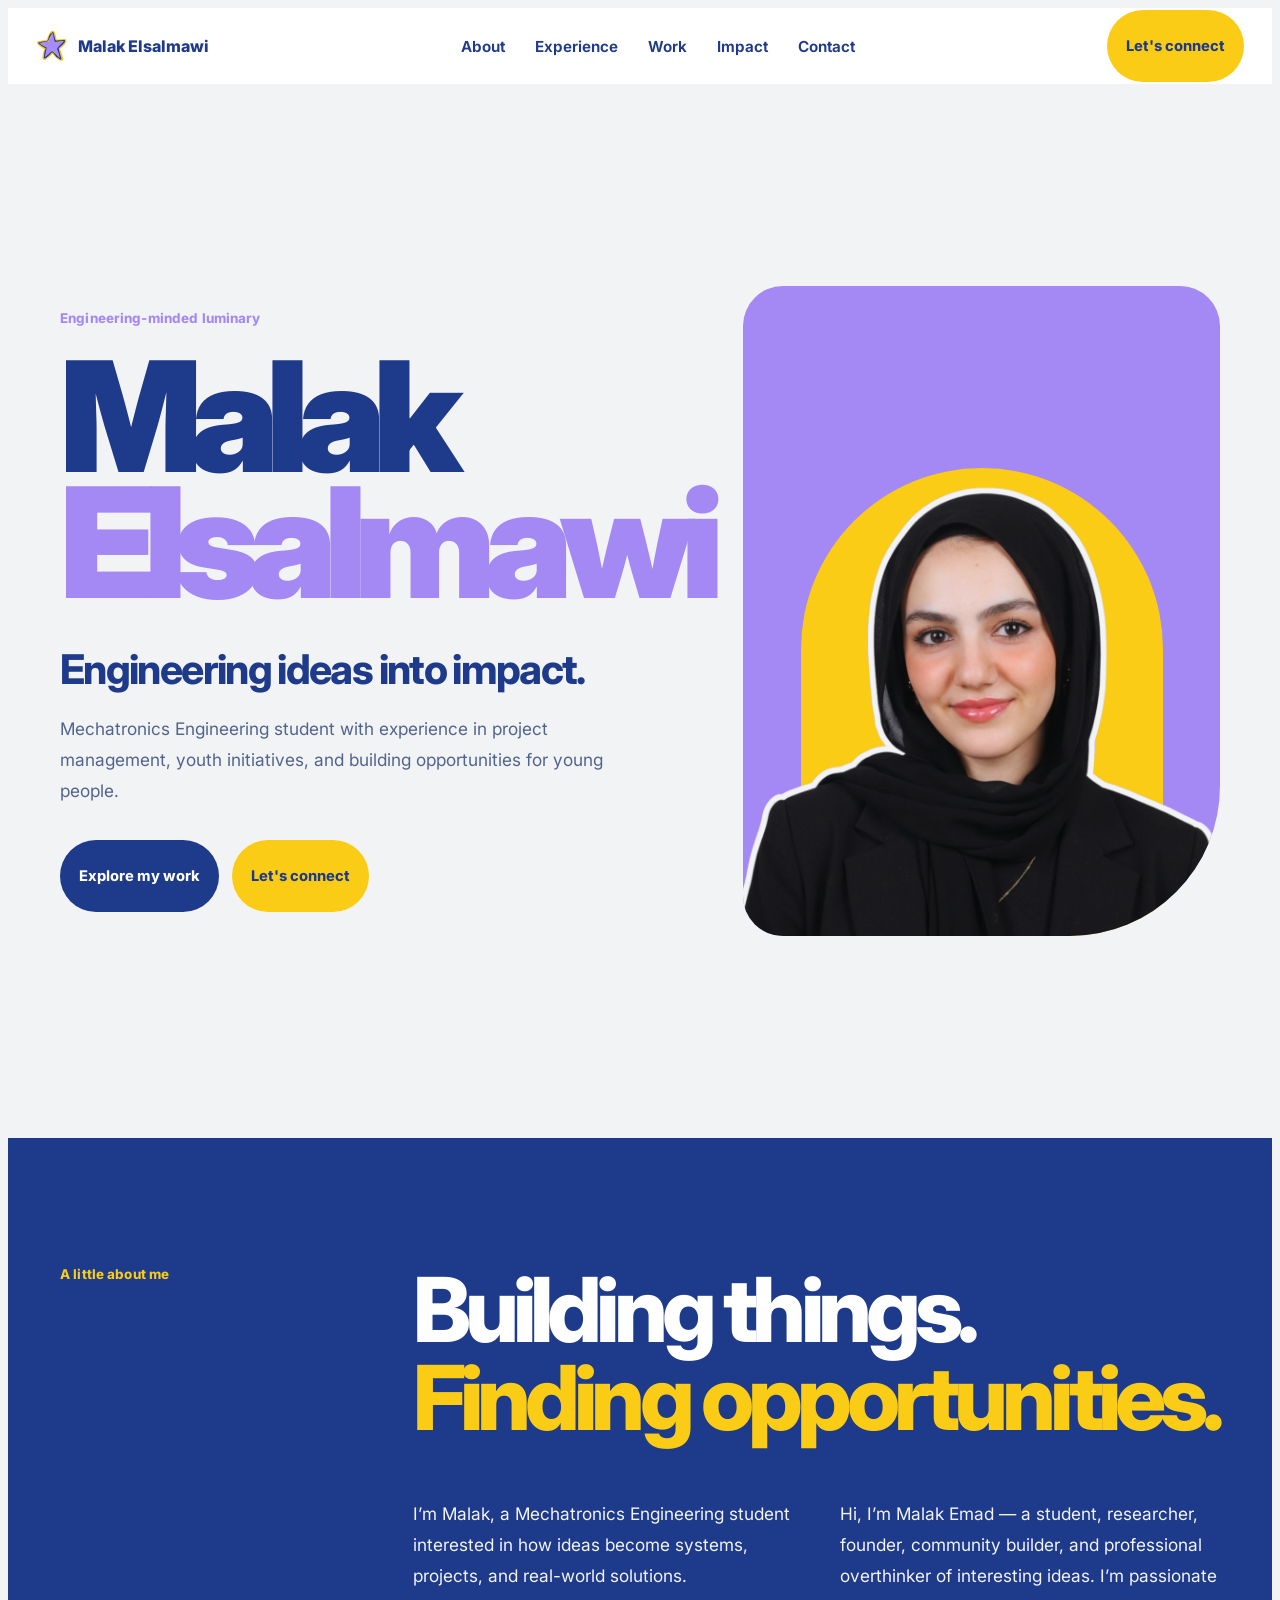
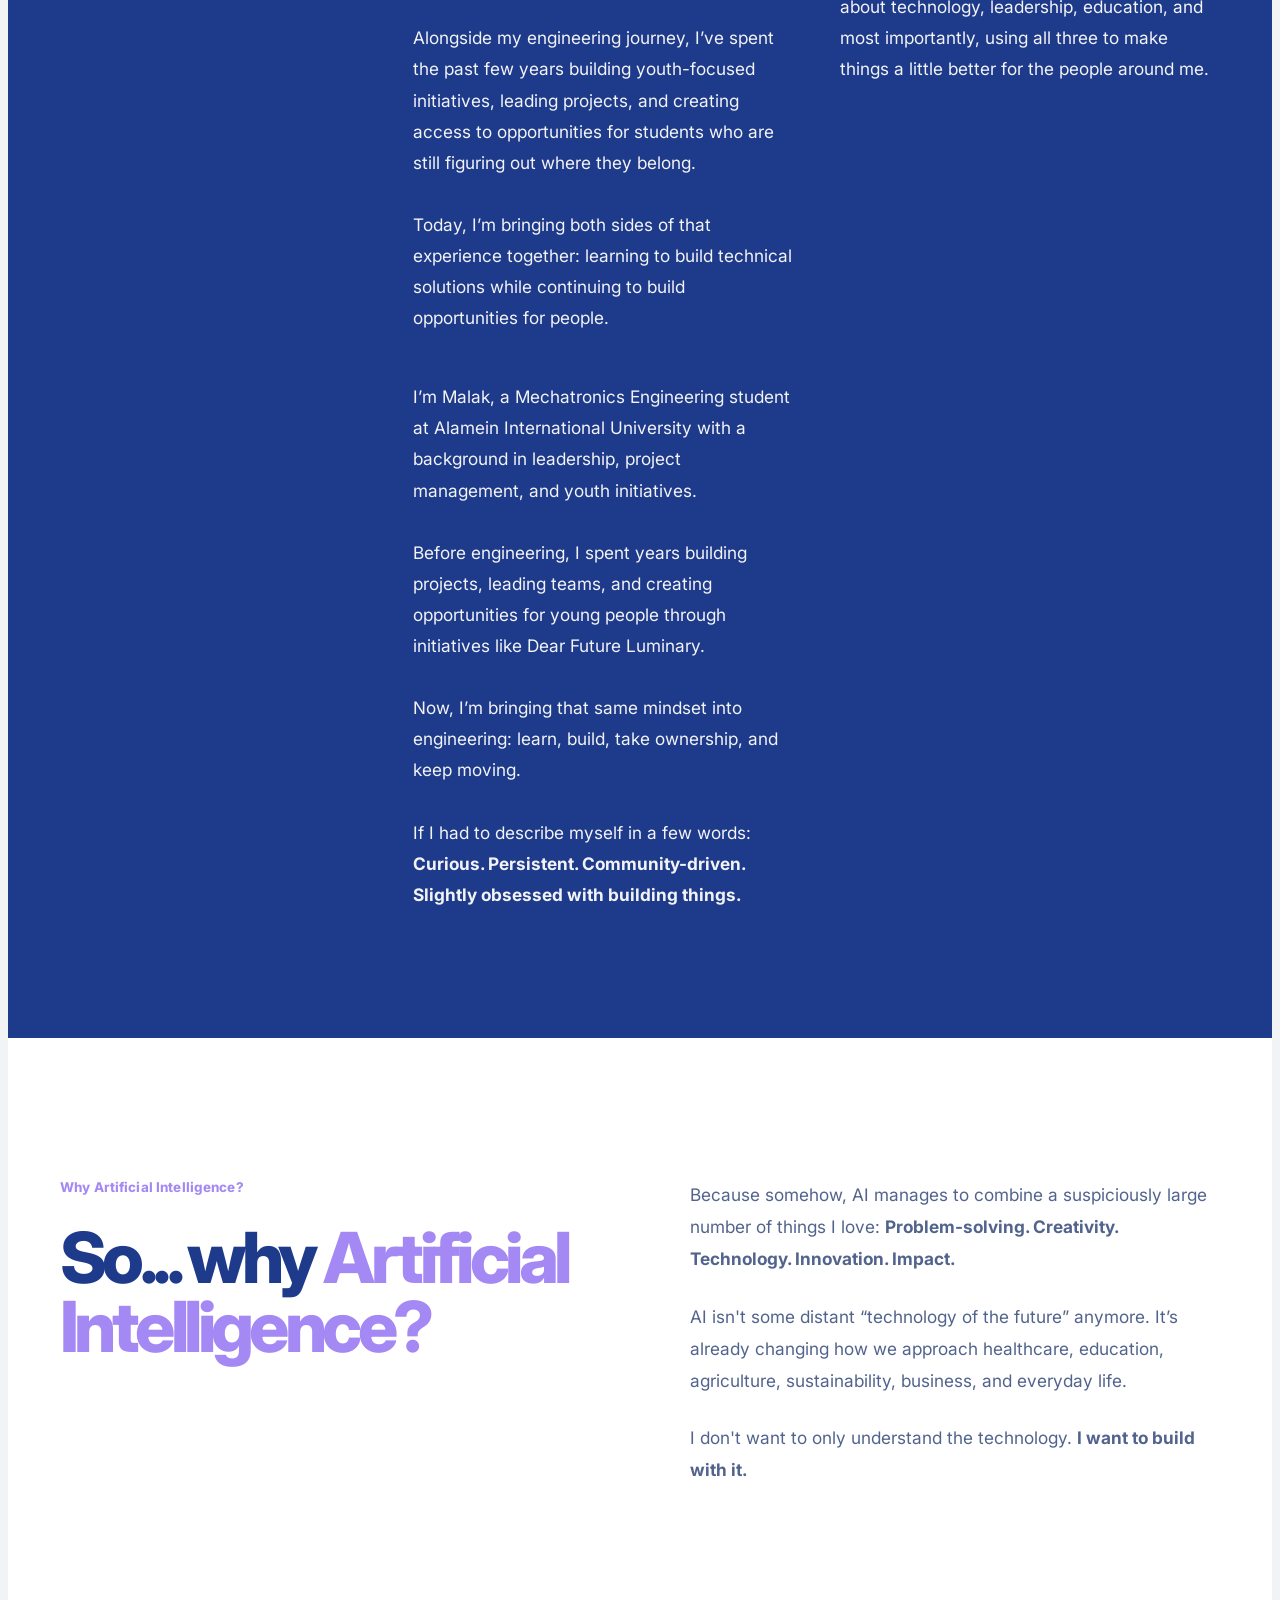
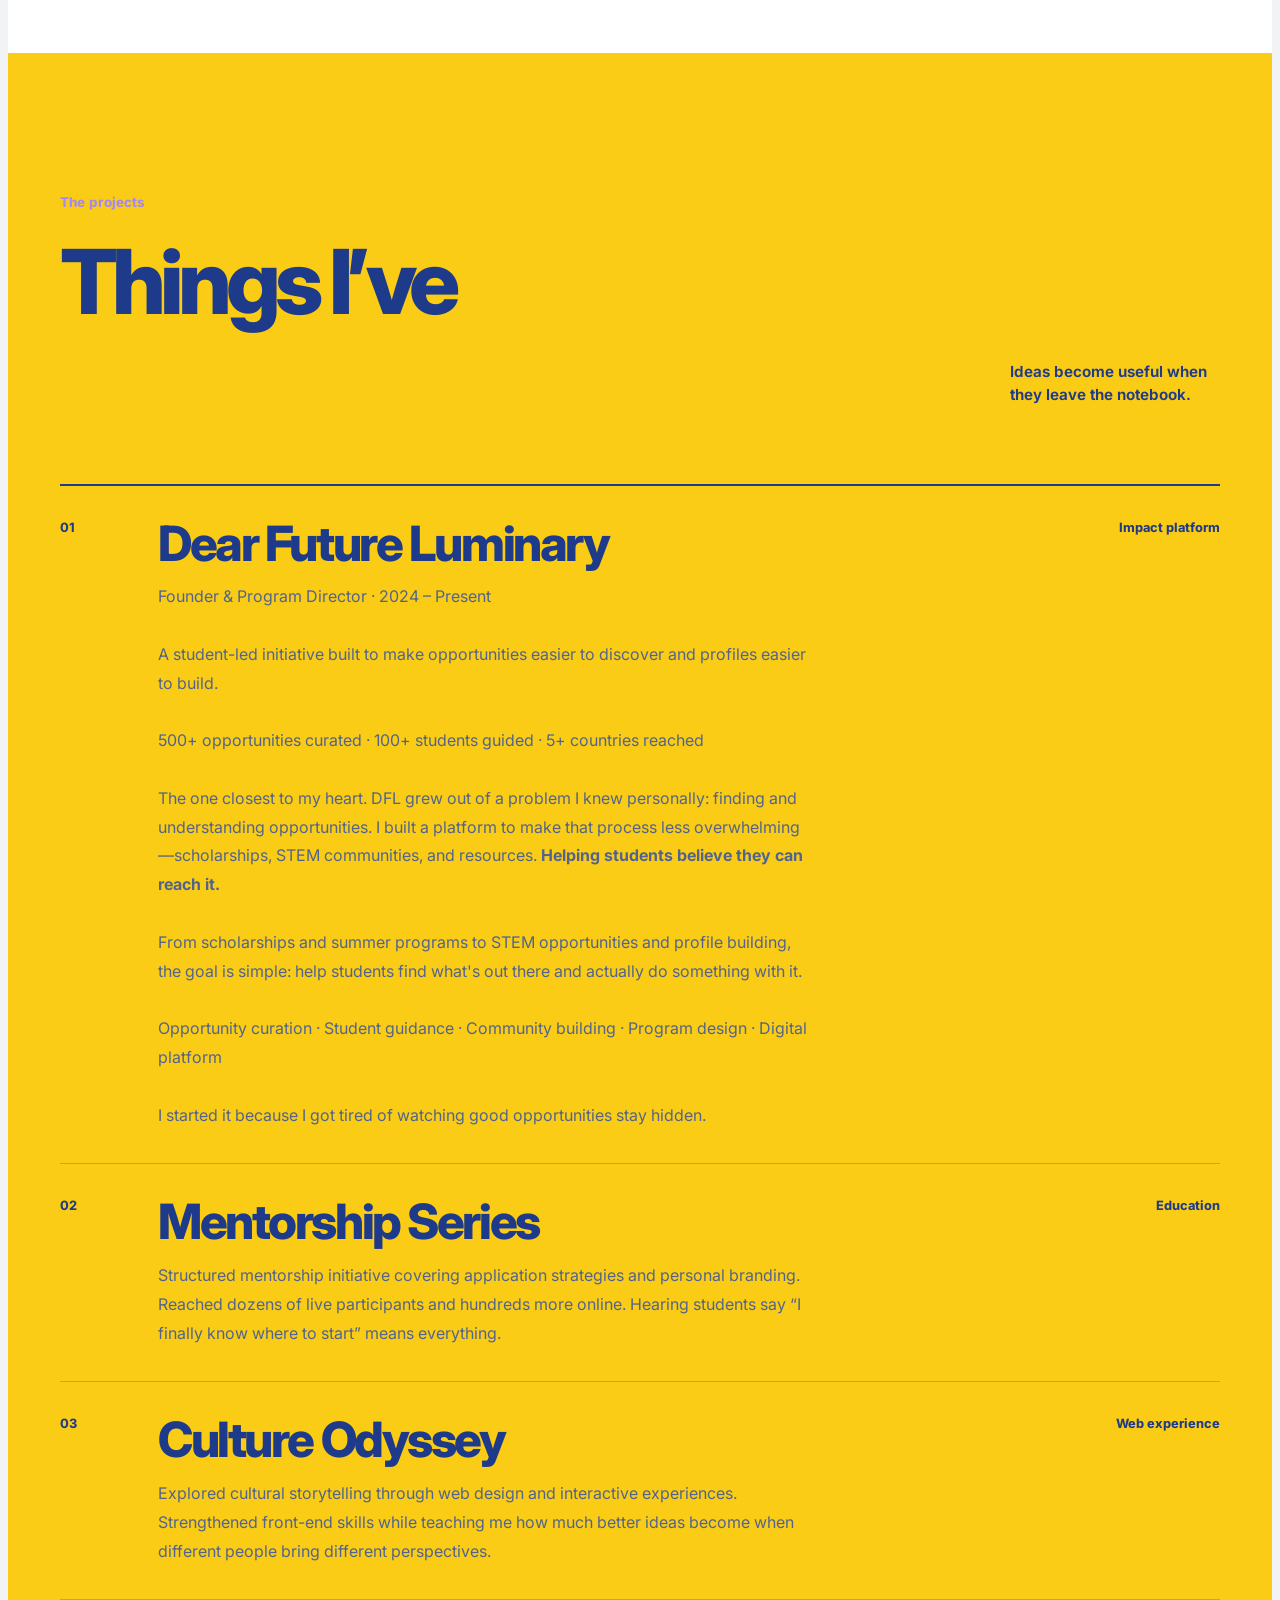
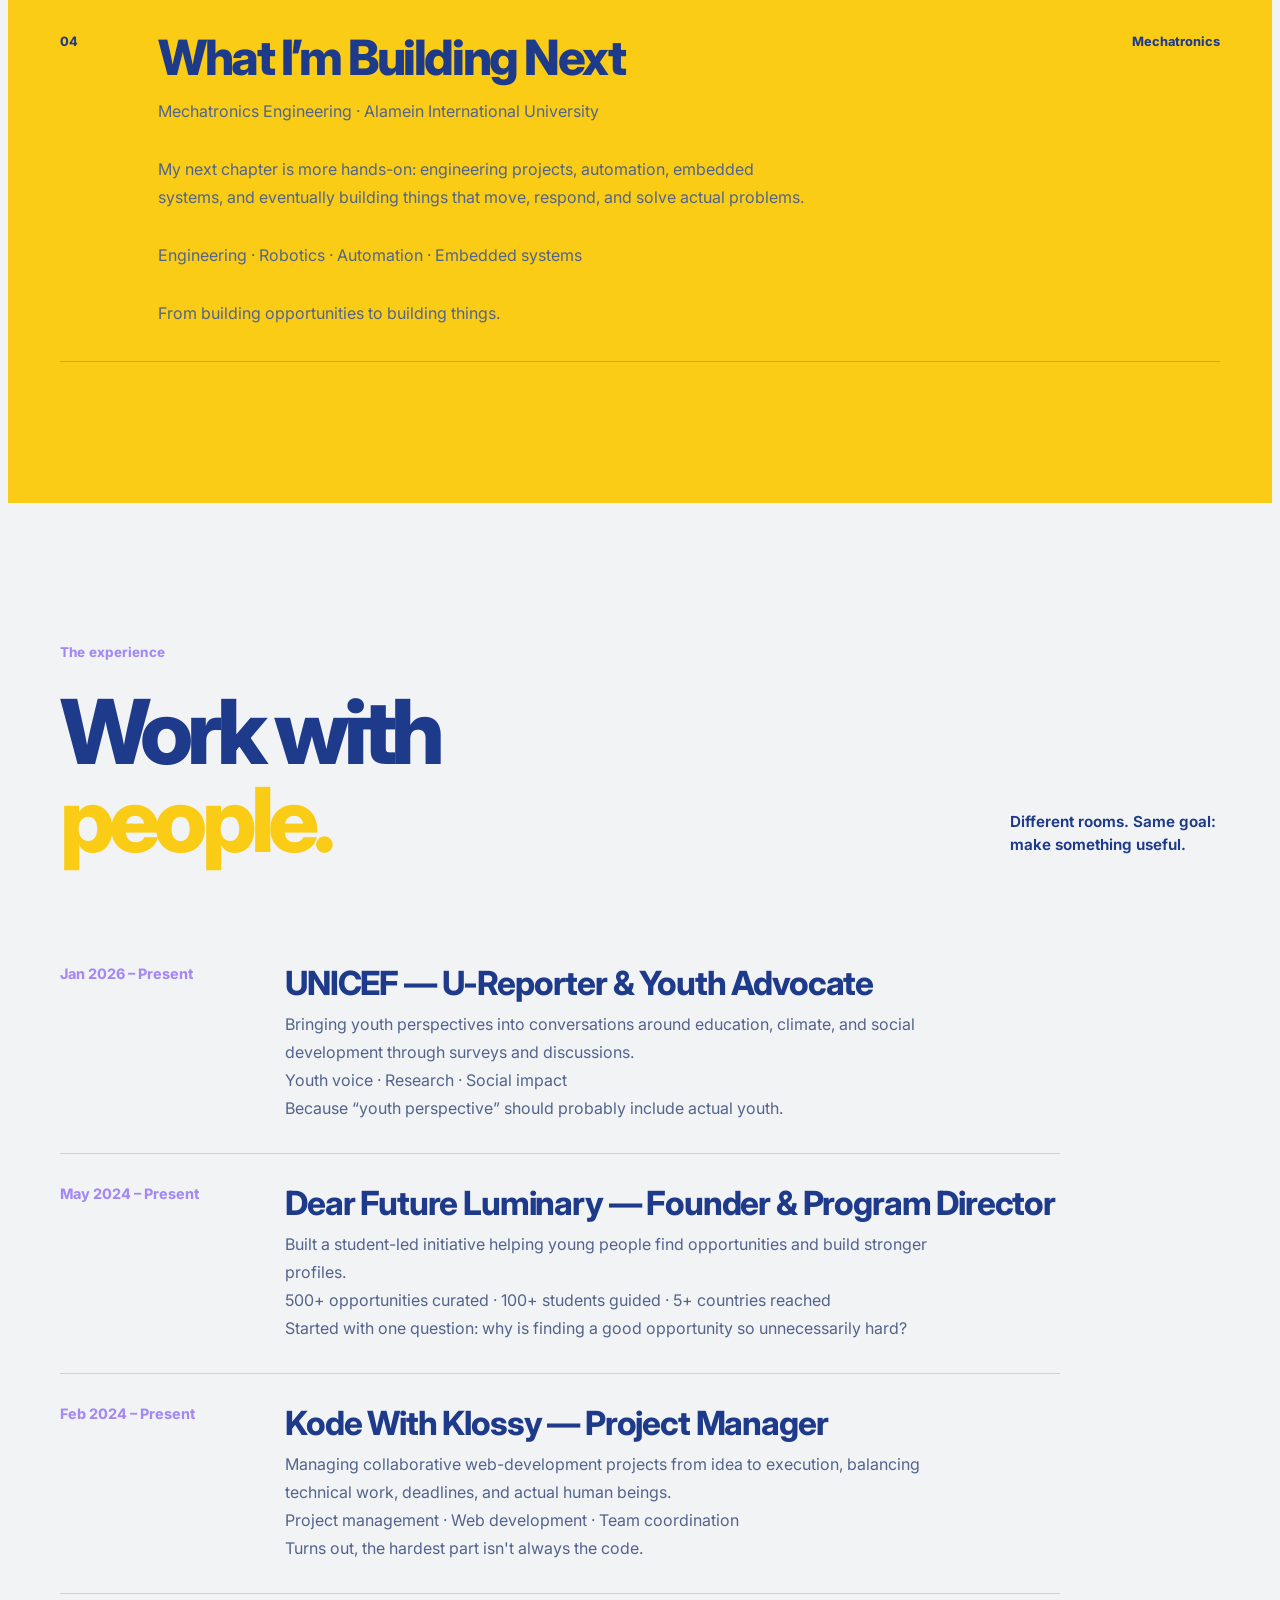
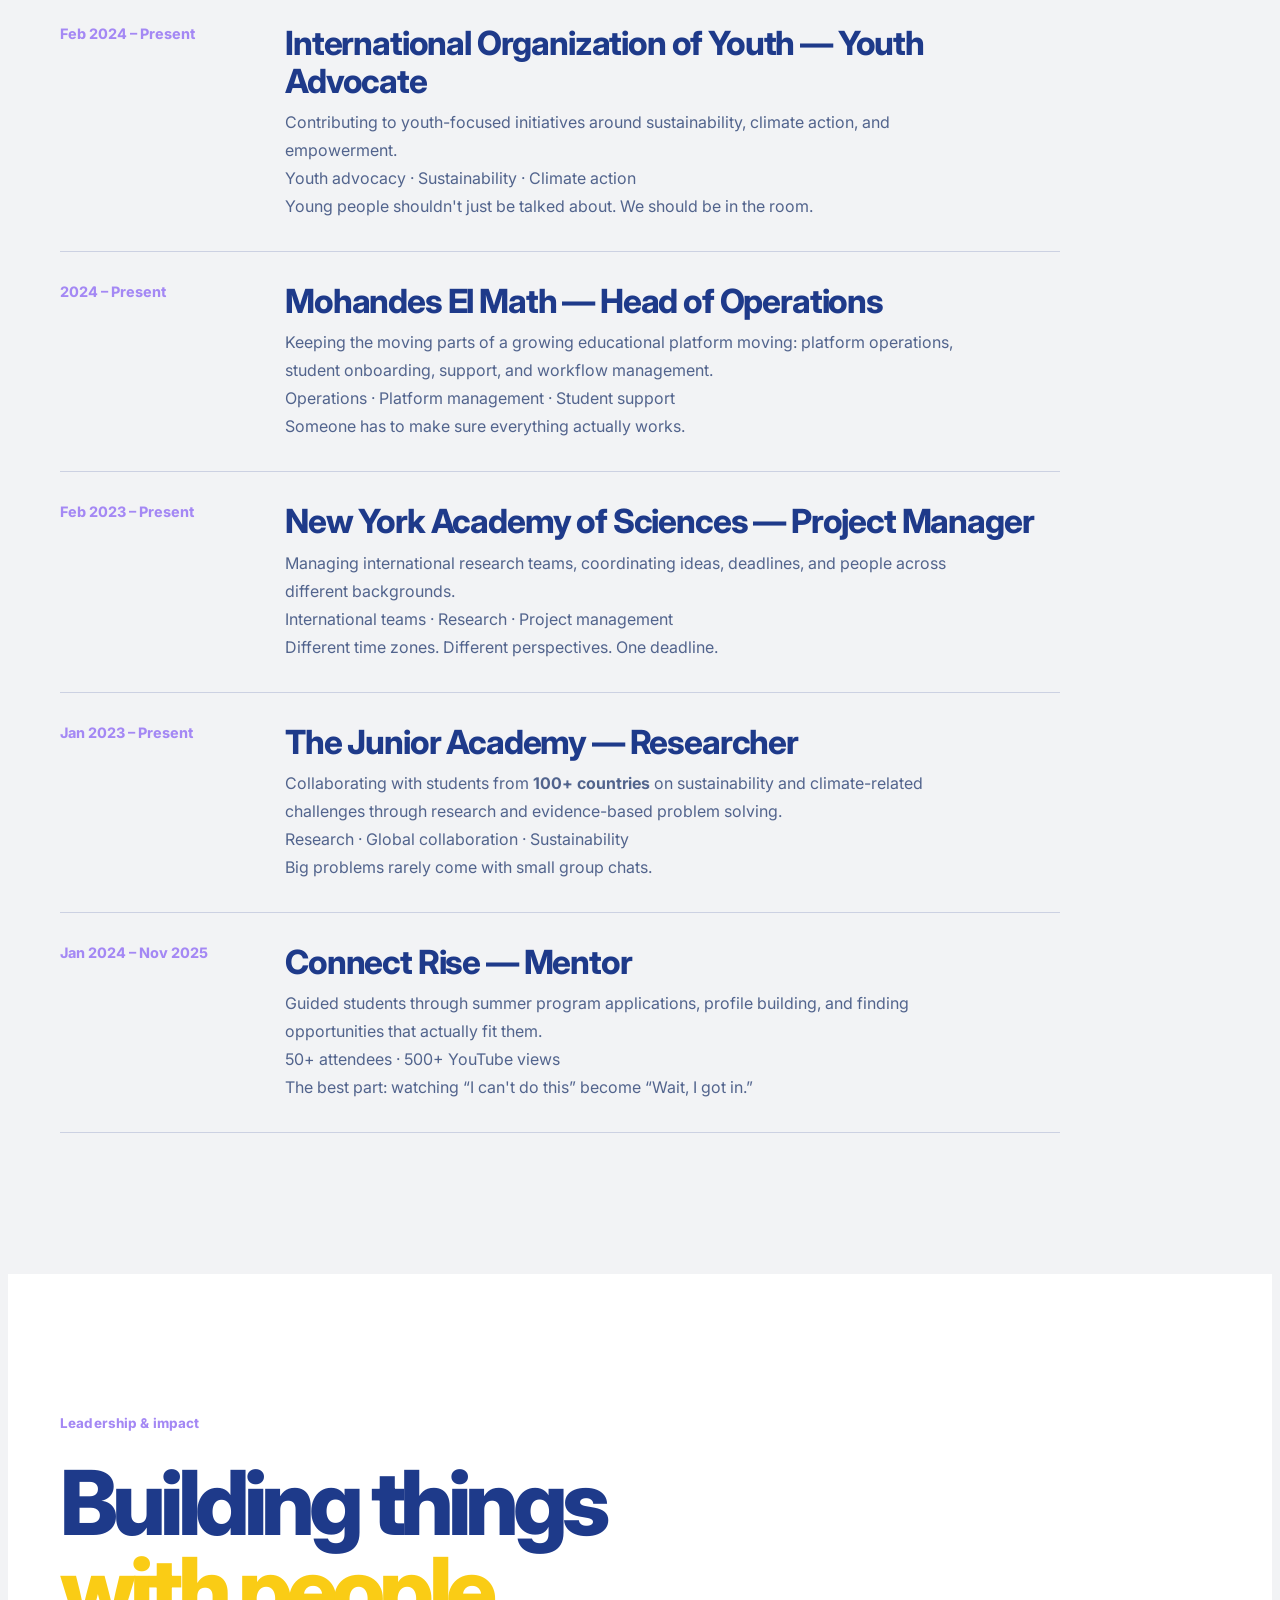
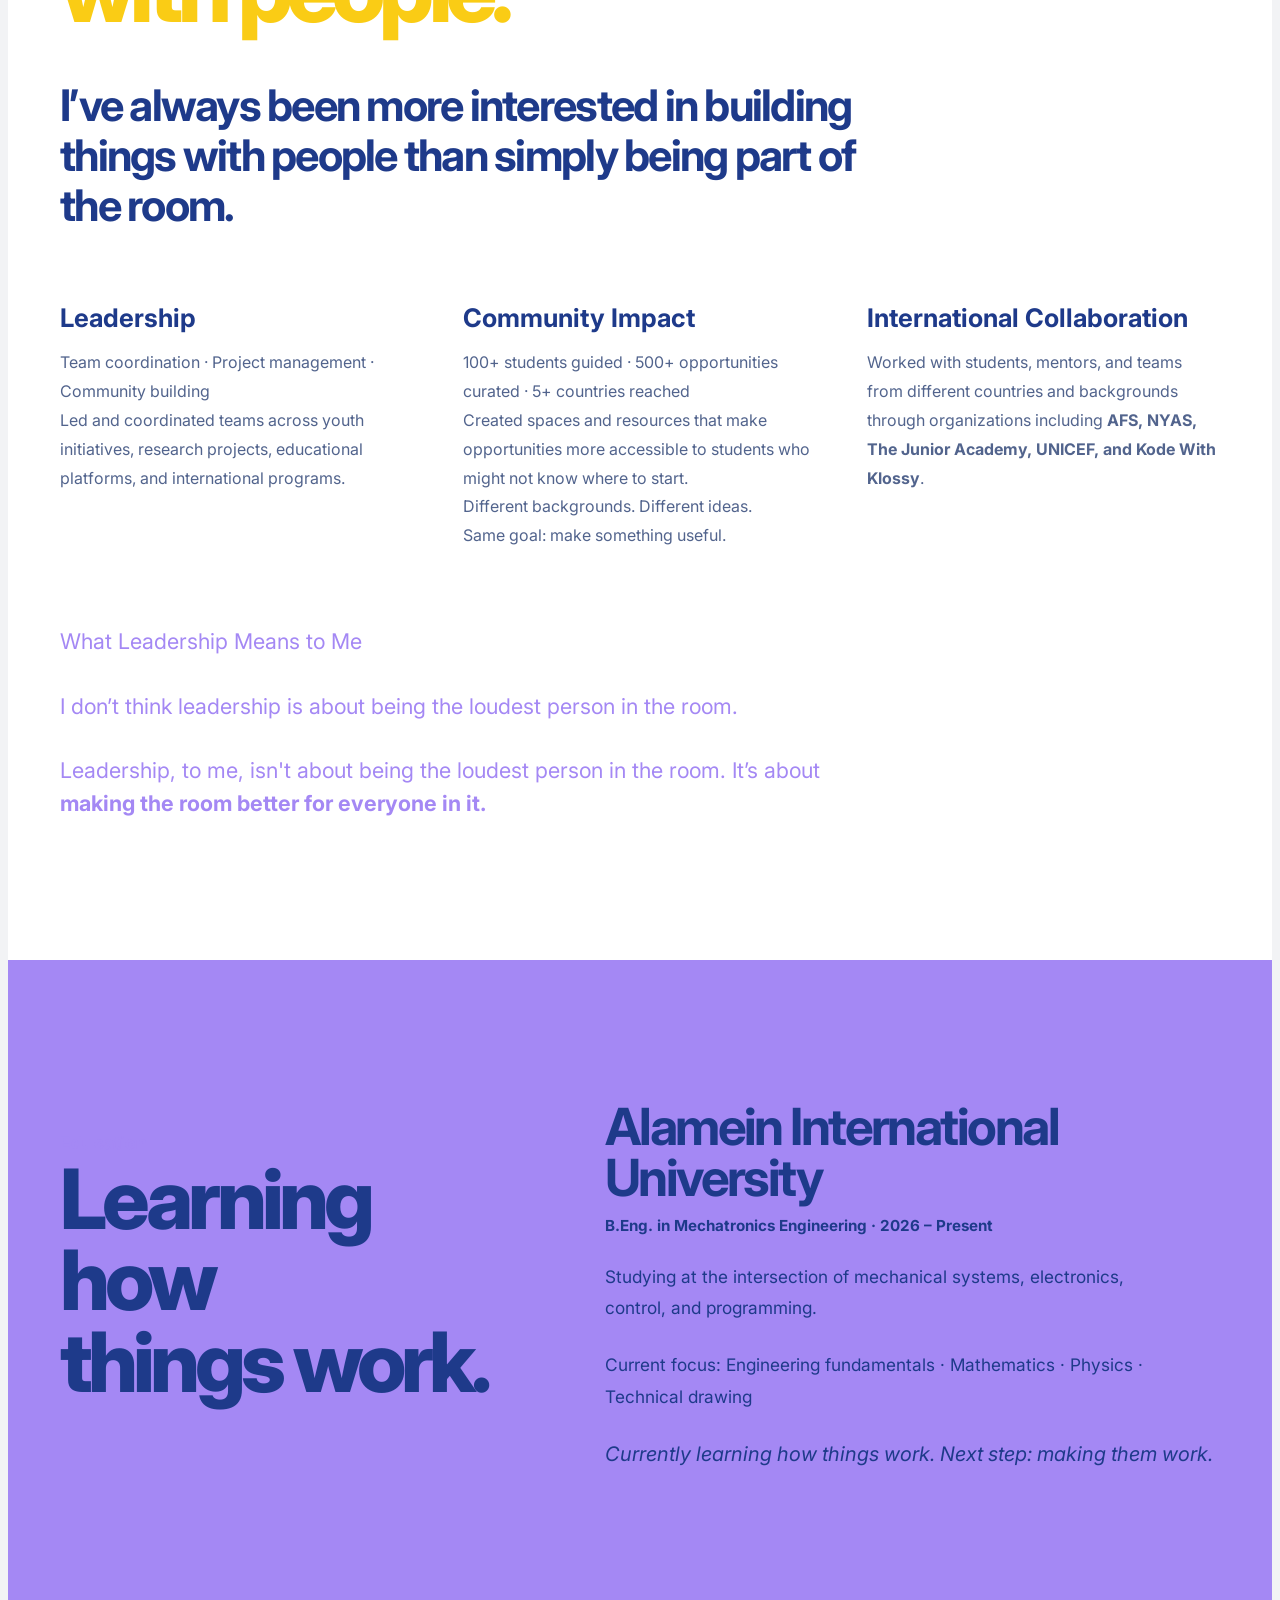
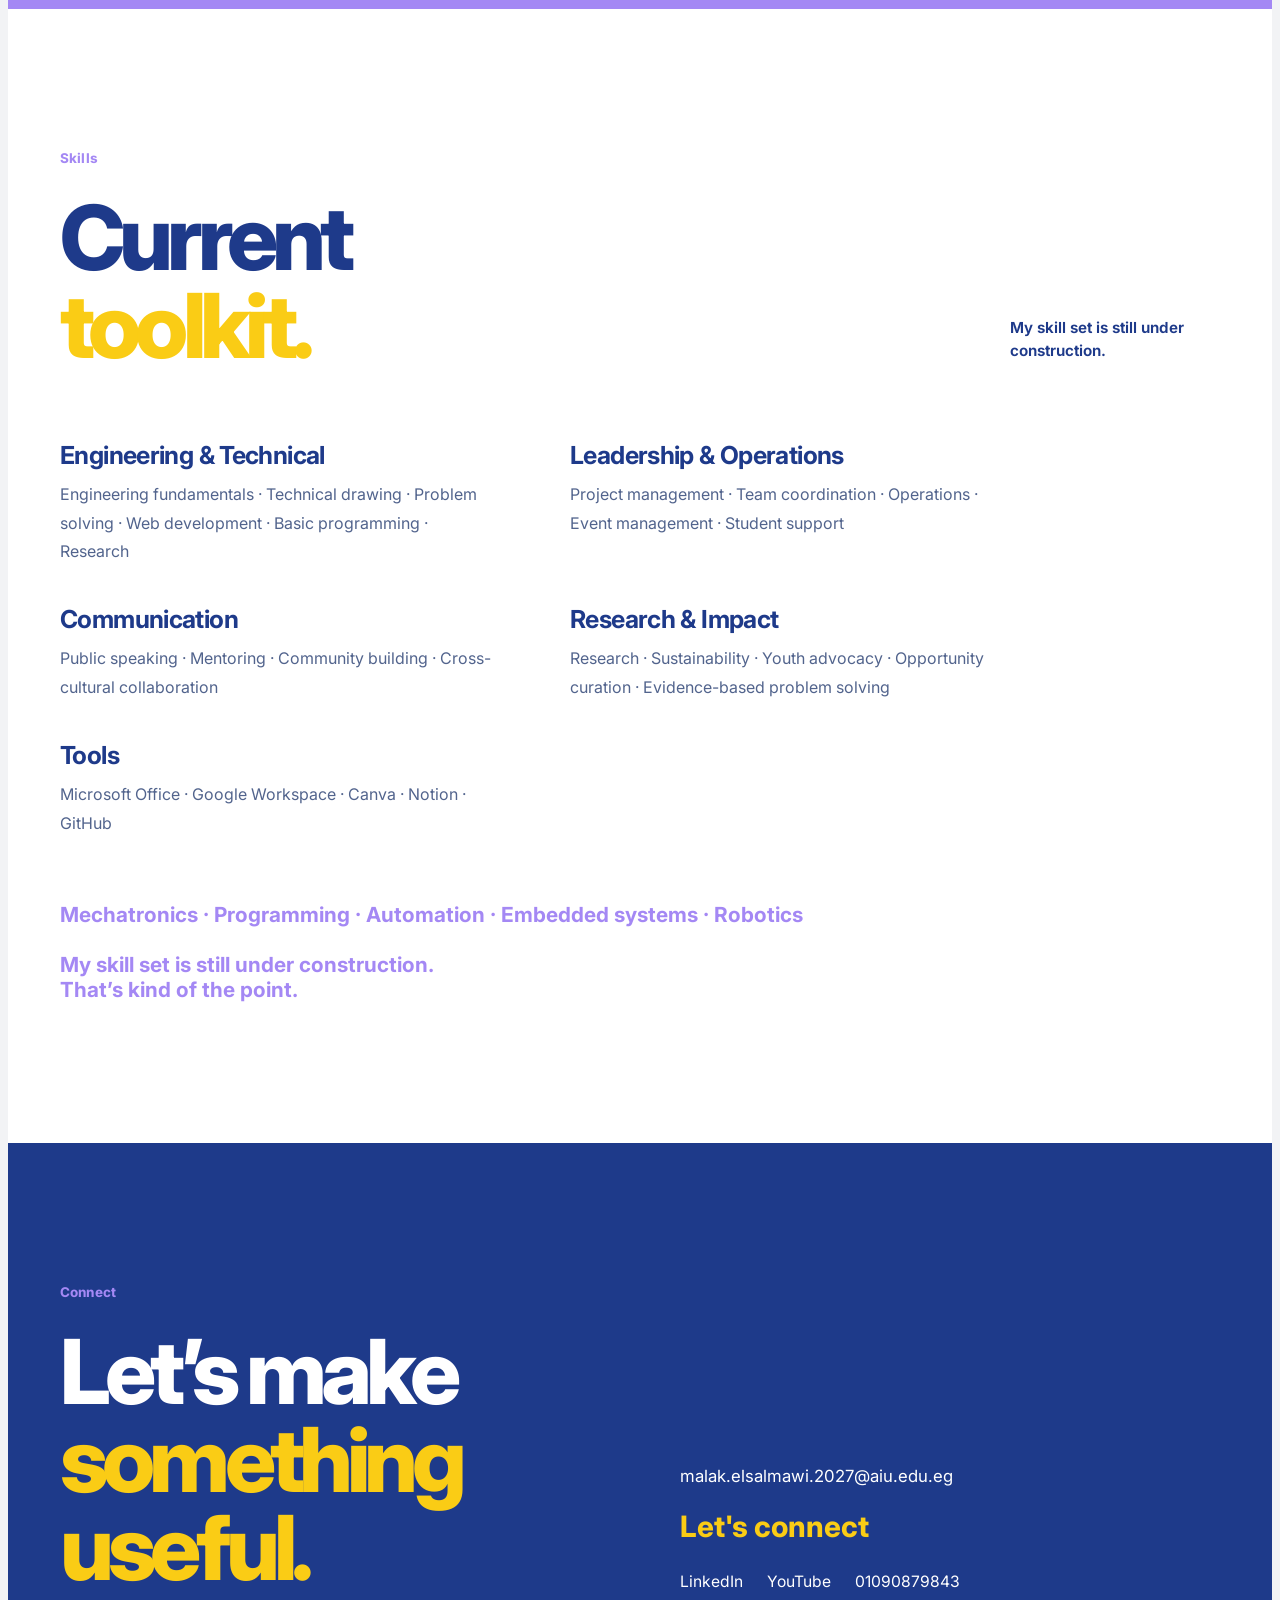
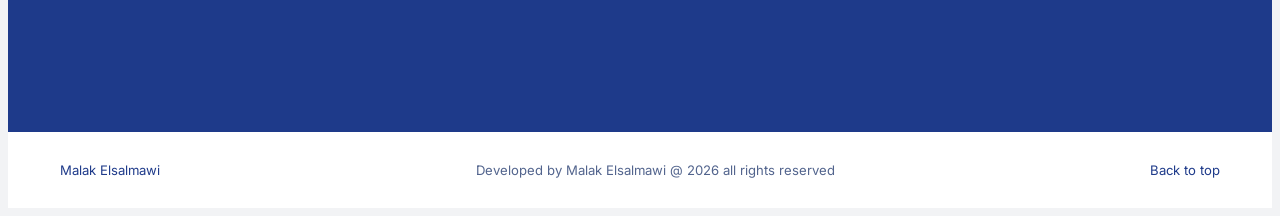
==== commit d5b6302f: "Restore complete portfolio copy in rebuilt homepage" ====
--- a/index.html
+++ b/index.html
@@ -20,13 +20,13 @@
   </header>
   <main>
     <section class="workspace-hero" id="home"><div class="hero-intro"><p class="eyebrow">Engineering-minded luminary</p><h1>Malak<br /><span>Elsalmawi</span></h1><p class="hero-lede">Engineering ideas into impact.</p><p class="hero-copy">Mechatronics Engineering student with experience in project management, youth initiatives, and building opportunities for young people.</p><div class="hero-buttons"><a class="primary-button" href="#work">Explore my work</a><a class="secondary-button" href="#contact">Let's connect</a></div></div><div class="hero-portrait"><div class="portrait-yellow"></div><img src="personal-pic-cutout.png" alt="Malak Elsalmawi" /></div></section>
-    <section class="statement-band" id="about"><div class="section-shell statement-layout"><p class="eyebrow">A little about me</p><div><h2>Building things.<br /><span>Finding opportunities.</span></h2><div class="statement-columns"><p>Hi, I’m Malak Emad — a student, researcher, founder, community builder, and professional overthinker of interesting ideas. I’m passionate about technology, leadership, education, and most importantly, using all three to make things a little better for the people around me.</p><p>If I had to describe myself in a few words: <strong>Curious. Persistent. Community-driven. Slightly obsessed with building things.</strong></p></div></div></div></section>
+    <section class="statement-band" id="about"><div class="section-shell statement-layout"><p class="eyebrow">A little about me</p><div><h2>Building things.<br /><span>Finding opportunities.</span></h2><div class="statement-columns"><p>I’m Malak, a Mechatronics Engineering student interested in how ideas become systems, projects, and real-world solutions.<br /><br />Alongside my engineering journey, I’ve spent the past few years building youth-focused initiatives, leading projects, and creating access to opportunities for students who are still figuring out where they belong.<br /><br />Today, I’m bringing both sides of that experience together: learning to build technical solutions while continuing to build opportunities for people.</p><p>Hi, I’m Malak Emad — a student, researcher, founder, community builder, and professional overthinker of interesting ideas. I’m passionate about technology, leadership, education, and most importantly, using all three to make things a little better for the people around me.</p><p>I’m Malak, a Mechatronics Engineering student at Alamein International University with a background in leadership, project management, and youth initiatives.<br /><br />Before engineering, I spent years building projects, leading teams, and creating opportunities for young people through initiatives like Dear Future Luminary.<br /><br />Now, I’m bringing that same mindset into engineering: learn, build, take ownership, and keep moving.<br /><br />If I had to describe myself in a few words: <strong>Curious. Persistent. Community-driven. Slightly obsessed with building things.</strong></p></div></div></div></section>
     <section class="plain-section" id="why-ai"><div class="section-shell two-column-copy"><div><p class="eyebrow">Why Artificial Intelligence?</p><h2>So... why <span>Artificial Intelligence?</span></h2></div><div class="copy-stack"><p>Because somehow, AI manages to combine a suspiciously large number of things I love: <strong>Problem-solving. Creativity. Technology. Innovation. Impact.</strong></p><p>AI isn't some distant “technology of the future” anymore. It’s already changing how we approach healthcare, education, agriculture, sustainability, business, and everyday life.</p><p>I don't want to only understand the technology. <strong>I want to build with it.</strong></p></div></div></section>
-    <section class="work-section" id="work"><div class="section-shell"><div class="section-intro"><div><p class="eyebrow">The projects</p><h2>Things I’ve<br /><span>built.</span></h2></div><p>Ideas become useful when they leave the notebook.</p></div><div class="project-list"><article class="project-row project-feature"><div class="project-number">01</div><div><h3>Dear Future Luminary</h3><p>The one closest to my heart. DFL grew out of a problem I knew personally: finding and understanding opportunities. I built a platform to make that process less overwhelming—scholarships, STEM communities, and resources. <strong>Helping students believe they can reach it.</strong></p></div><span class="project-type">Impact platform</span></article><article class="project-row"><div class="project-number">02</div><div><h3>Mentorship Series</h3><p>Structured mentorship initiative covering application strategies and personal branding. Reached dozens of live participants and hundreds more online. Hearing students say “I finally know where to start” means everything.</p></div><span class="project-type">Education</span></article><article class="project-row"><div class="project-number">03</div><div><h3>Culture Odyssey</h3><p>Explored cultural storytelling through web design and interactive experiences. Strengthened front-end skills while teaching me how much better ideas become when different people bring different perspectives.</p></div><span class="project-type">Web experience</span></article><article class="project-row"><div class="project-number">04</div><div><h3>What I’m Building Next</h3><p>My next chapter is more hands-on: engineering projects, automation, embedded systems, and eventually building things that move, respond, and solve actual problems.</p></div><span class="project-type">Mechatronics</span></article></div></div></section>
-    <section class="plain-section experience-section" id="experience"><div class="section-shell"><div class="section-intro"><div><p class="eyebrow">The experience</p><h2>Work with<br /><span>people.</span></h2></div><p>Different rooms. Same goal: make something useful.</p></div><div class="experience-list"><article><time>May 2024 – Present</time><div><h3>Dear Future Luminary — Founder &amp; Program Director</h3><p>Built a student-led initiative helping young people find opportunities and build stronger profiles.</p></div></article><article><time>Feb 2024 – Present</time><div><h3>Kode With Klossy — Project Manager</h3><p>Managing collaborative web-development projects from idea to execution, balancing technical work, deadlines, and actual human beings.</p></div></article><article><time>Feb 2024 – Present</time><div><h3>International Organization of Youth — Youth Advocate</h3><p>Contributing to youth-focused initiatives around sustainability, climate action, and empowerment.</p></div></article><article><time>2024 – Present</time><div><h3>Mohandes El Math — Head of Operations</h3><p>Keeping the moving parts of a growing educational platform moving: platform operations, student onboarding, support, and workflow management.</p></div></article><article><time>Feb 2023 – Present</time><div><h3>New York Academy of Sciences — Project Manager</h3><p>Managing international research teams, coordinating ideas, deadlines, and people across different backgrounds.</p></div></article><article><time>Jan 2023 – Present</time><div><h3>The Junior Academy — Researcher</h3><p>Collaborating with students from <strong>100+ countries</strong> on sustainability and climate-related challenges through research and evidence-based problem solving.</p></div></article><article><time>Jan 2024 – Nov 2025</time><div><h3>Connect Rise — Mentor</h3><p>Guided students through summer program applications, profile building, and finding opportunities that actually fit them.</p></div></article></div></div></section>
-    <section class="impact-section" id="leadership"><div class="section-shell"><p class="eyebrow">Leadership &amp; impact</p><h2>Building things<br /><span>with people.</span></h2><p class="impact-lede">I’ve always been more interested in <strong>building things with people</strong> than simply being part of the room.</p><div class="impact-columns"><div><h3>Leadership</h3><p>Led and coordinated teams across youth initiatives, research projects, educational platforms, and international programs.</p></div><div><h3>Community Impact</h3><p>Created spaces and resources that make opportunities more accessible to students who might not know where to start.</p></div><div><h3>International Collaboration</h3><p>Worked with students, mentors, and teams from different countries and backgrounds through organizations including <strong>AFS, NYAS, The Junior Academy, UNICEF, and Kode With Klossy</strong>.</p></div></div><p class="impact-quote">Leadership, to me, isn't about being the loudest person in the room. It’s about <strong>making the room better for everyone in it.</strong></p></div></section>
+    <section class="work-section" id="work"><div class="section-shell"><div class="section-intro"><div><p class="eyebrow">The projects</p><h2>Things I’ve<br /><span>built.</span></h2></div><p>Ideas become useful when they leave the notebook.</p></div><div class="project-list"><article class="project-row project-feature"><div class="project-number">01</div><div><h3>Dear Future Luminary</h3><p>Founder &amp; Program Director · 2024 – Present<br /><br />A student-led initiative built to make opportunities easier to discover and profiles easier to build.<br /><br />500+ opportunities curated · 100+ students guided · 5+ countries reached<br /><br />The one closest to my heart. DFL grew out of a problem I knew personally: finding and understanding opportunities. I built a platform to make that process less overwhelming—scholarships, STEM communities, and resources. <strong>Helping students believe they can reach it.</strong><br /><br />From scholarships and summer programs to STEM opportunities and profile building, the goal is simple: help students find what's out there and actually do something with it.<br /><br />Opportunity curation · Student guidance · Community building · Program design · Digital platform<br /><br />I started it because I got tired of watching good opportunities stay hidden.</p></div><span class="project-type">Impact platform</span></article><article class="project-row"><div class="project-number">02</div><div><h3>Mentorship Series</h3><p>Structured mentorship initiative covering application strategies and personal branding. Reached dozens of live participants and hundreds more online. Hearing students say “I finally know where to start” means everything.</p></div><span class="project-type">Education</span></article><article class="project-row"><div class="project-number">03</div><div><h3>Culture Odyssey</h3><p>Explored cultural storytelling through web design and interactive experiences. Strengthened front-end skills while teaching me how much better ideas become when different people bring different perspectives.</p></div><span class="project-type">Web experience</span></article><article class="project-row"><div class="project-number">04</div><div><h3>What I’m Building Next</h3><p>Mechatronics Engineering · Alamein International University<br /><br />My next chapter is more hands-on: engineering projects, automation, embedded systems, and eventually building things that move, respond, and solve actual problems.<br /><br />Engineering · Robotics · Automation · Embedded systems<br /><br />From building opportunities to building things.</p></div><span class="project-type">Mechatronics</span></article></div></div></section>
+    <section class="plain-section experience-section" id="experience"><div class="section-shell"><div class="section-intro"><div><p class="eyebrow">The experience</p><h2>Work with<br /><span>people.</span></h2></div><p>Different rooms. Same goal: make something useful.</p></div><div class="experience-list"><article><time>Jan 2026 – Present</time><div><h3>UNICEF — U-Reporter &amp; Youth Advocate</h3><p>Bringing youth perspectives into conversations around education, climate, and social development through surveys and discussions.</p><p>Youth voice · Research · Social impact</p><p>Because “youth perspective” should probably include actual youth.</p></div></article><article><time>May 2024 – Present</time><div><h3>Dear Future Luminary — Founder &amp; Program Director</h3><p>Built a student-led initiative helping young people find opportunities and build stronger profiles.</p><p>500+ opportunities curated · 100+ students guided · 5+ countries reached</p><p>Started with one question: why is finding a good opportunity so unnecessarily hard?</p></div></article><article><time>Feb 2024 – Present</time><div><h3>Kode With Klossy — Project Manager</h3><p>Managing collaborative web-development projects from idea to execution, balancing technical work, deadlines, and actual human beings.</p><p>Project management · Web development · Team coordination</p><p>Turns out, the hardest part isn't always the code.</p></div></article><article><time>Feb 2024 – Present</time><div><h3>International Organization of Youth — Youth Advocate</h3><p>Contributing to youth-focused initiatives around sustainability, climate action, and empowerment.</p><p>Youth advocacy · Sustainability · Climate action</p><p>Young people shouldn't just be talked about. We should be in the room.</p></div></article><article><time>2024 – Present</time><div><h3>Mohandes El Math — Head of Operations</h3><p>Keeping the moving parts of a growing educational platform moving: platform operations, student onboarding, support, and workflow management.</p><p>Operations · Platform management · Student support</p><p>Someone has to make sure everything actually works.</p></div></article><article><time>Feb 2023 – Present</time><div><h3>New York Academy of Sciences — Project Manager</h3><p>Managing international research teams, coordinating ideas, deadlines, and people across different backgrounds.</p><p>International teams · Research · Project management</p><p>Different time zones. Different perspectives. One deadline.</p></div></article><article><time>Jan 2023 – Present</time><div><h3>The Junior Academy — Researcher</h3><p>Collaborating with students from <strong>100+ countries</strong> on sustainability and climate-related challenges through research and evidence-based problem solving.</p><p>Research · Global collaboration · Sustainability</p><p>Big problems rarely come with small group chats.</p></div></article><article><time>Jan 2024 – Nov 2025</time><div><h3>Connect Rise — Mentor</h3><p>Guided students through summer program applications, profile building, and finding opportunities that actually fit them.</p><p>50+ attendees · 500+ YouTube views</p><p>The best part: watching “I can't do this” become “Wait, I got in.”</p></div></article></div></div></section>
+    <section class="impact-section" id="leadership"><div class="section-shell"><p class="eyebrow">Leadership &amp; impact</p><h2>Building things<br /><span>with people.</span></h2><p class="impact-lede">I’ve always been more interested in <strong>building things with people</strong> than simply being part of the room.</p><div class="impact-columns"><div><h3>Leadership</h3><p>Team coordination · Project management · Community building</p><p>Led and coordinated teams across youth initiatives, research projects, educational platforms, and international programs.</p></div><div><h3>Community Impact</h3><p>100+ students guided · 500+ opportunities curated · 5+ countries reached</p><p>Created spaces and resources that make opportunities more accessible to students who might not know where to start.</p><p>Different backgrounds. Different ideas.<br />Same goal: make something useful.</p></div><div><h3>International Collaboration</h3><p>Worked with students, mentors, and teams from different countries and backgrounds through organizations including <strong>AFS, NYAS, The Junior Academy, UNICEF, and Kode With Klossy</strong>.</p></div></div><p class="impact-quote">What Leadership Means to Me<br /><br />I don’t think leadership is about being the loudest person in the room.<br /><br />Leadership, to me, isn't about being the loudest person in the room. It’s about <strong>making the room better for everyone in it.</strong></p></div></section>
     <section class="education-section" id="education"><div class="section-shell education-layout"><div><p class="eyebrow">Education</p><h2>Learning how<br />things work.</h2></div><div><h3>Alamein International University</h3><strong>B.Eng. in Mechatronics Engineering · 2026 – Present</strong><p>Studying at the intersection of mechanical systems, electronics, control, and programming.</p><p>Current focus: Engineering fundamentals · Mathematics · Physics · Technical drawing</p><em>Currently learning how things work. Next step: making them work.</em></div></div></section>
-    <section class="plain-section skills-section" id="skills"><div class="section-shell"><div class="section-intro"><div><p class="eyebrow">Skills</p><h2>Current<br /><span>toolkit.</span></h2></div><p>My skill set is still under construction.</p></div><div class="skills-list"><div><h3>Engineering &amp; Technical</h3><p>Engineering fundamentals · Technical drawing · Problem solving · Web development · Basic programming · Research</p></div><div><h3>Leadership &amp; Operations</h3><p>Project management · Team coordination · Operations · Event management · Student support</p></div><div><h3>Communication</h3><p>Public speaking · Mentoring · Community building · Cross-cultural collaboration</p></div><div><h3>Research &amp; Impact</h3><p>Research · Sustainability · Youth advocacy · Opportunity curation · Evidence-based problem solving</p></div><div><h3>Tools</h3><p>Microsoft Office · Google Workspace · Canva · Notion · GitHub</p></div></div><p class="learning-note">Mechatronics · Programming · Automation · Embedded systems · Robotics</p></div></section>
+    <section class="plain-section skills-section" id="skills"><div class="section-shell"><div class="section-intro"><div><p class="eyebrow">Skills</p><h2>Current<br /><span>toolkit.</span></h2></div><p>My skill set is still under construction.</p></div><div class="skills-list"><div><h3>Engineering &amp; Technical</h3><p>Engineering fundamentals · Technical drawing · Problem solving · Web development · Basic programming · Research</p></div><div><h3>Leadership &amp; Operations</h3><p>Project management · Team coordination · Operations · Event management · Student support</p></div><div><h3>Communication</h3><p>Public speaking · Mentoring · Community building · Cross-cultural collaboration</p></div><div><h3>Research &amp; Impact</h3><p>Research · Sustainability · Youth advocacy · Opportunity curation · Evidence-based problem solving</p></div><div><h3>Tools</h3><p>Microsoft Office · Google Workspace · Canva · Notion · GitHub</p></div></div><p class="learning-note">Mechatronics · Programming · Automation · Embedded systems · Robotics<br /><br />My skill set is still under construction.<br />That’s kind of the point.</p></div></section>
     <section class="contact-section" id="contact"><div class="section-shell contact-layout"><div><p class="eyebrow">Connect</p><h2>Let’s make<br /><span>something useful.</span></h2></div><div><p>malak.elsalmawi.2027@aiu.edu.eg</p><a class="contact-email" href="mailto:malak.elsalmawi.2027@aiu.edu.eg">Let's connect</a><div class="contact-links"><a href="https://www.linkedin.com/in/loka-luminary/" target="_blank" rel="noreferrer">LinkedIn</a><a href="https://www.youtube.com/@malak_luminary" target="_blank" rel="noreferrer">YouTube</a><span>01090879843</span></div></div></div></section>
   </main>
   <footer class="workspace-footer"><a href="#home">Malak Elsalmawi</a><span>Developed by Malak Elsalmawi @ 2026 all rights reserved</span><a href="#home">Back to top</a></footer>
